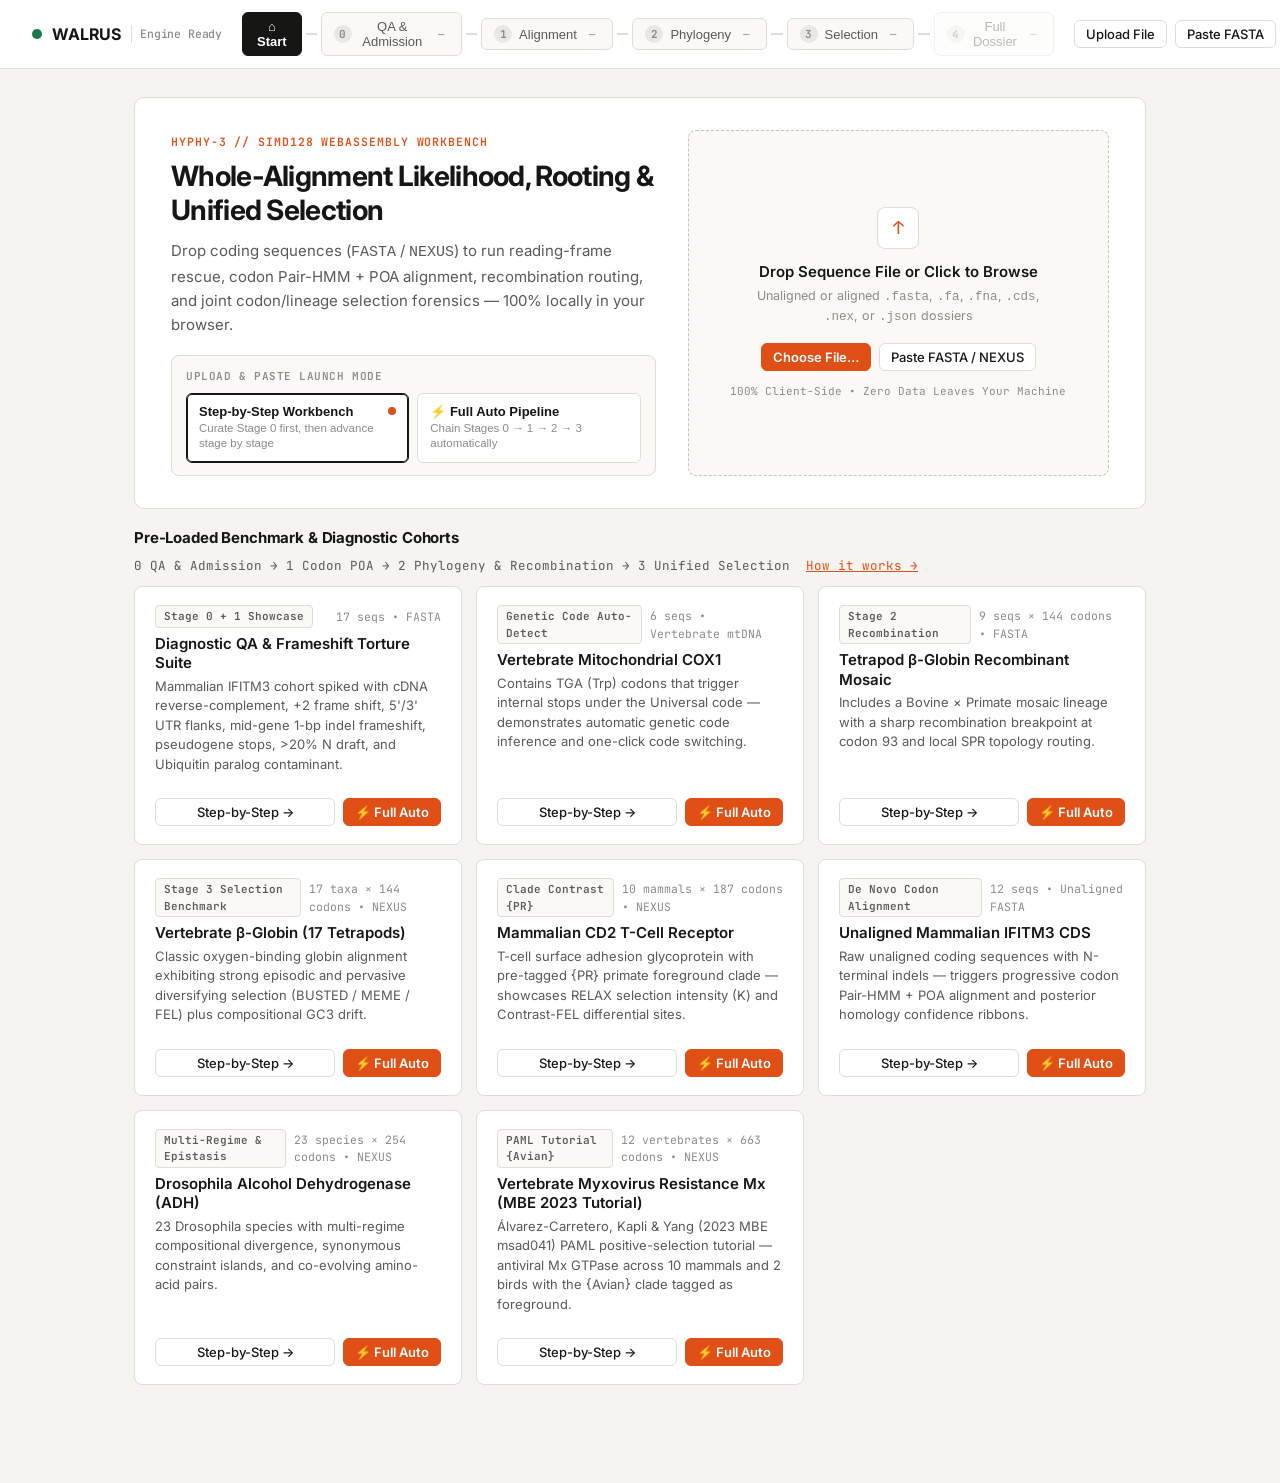
==== web/index.html @ 40b99d4e "Flush all previous stage state and DOM views when starting a new analysis" ====
<!DOCTYPE html>
<html lang="en">
<head>
  <meta charset="UTF-8" />
  <meta name="viewport" content="width=device-width, initial-scale=1.0" />
  <title>WALRUS // Stage-Flow Codon Workbench</title>
  <link rel="preconnect" href="https://fonts.googleapis.com">
  <link rel="preconnect" href="https://fonts.gstatic.com" crossorigin>
  <link href="https://fonts.googleapis.com/css2?family=Inter:wght@400;500;600;700&family=JetBrains+Mono:wght@400;500;600&display=swap" rel="stylesheet">
  <style>
    :root {
      --bg-page: #F5F4F0;
      --bg-card: #FFFFFF;
      --bg-subtle: #FAF9F6;
      --bg-pill: #EAE8E2;
      --ink: #161615;
      --ink-secondary: #5A5955;
      --ink-muted: #8C8B85;
      --border: #DFDDD6;
      --border-strong: #161615;

      --orange: #E04F16;
      --green: #18794E;
      --green-bg: #E9F6EF;
      --amber: #B46200;
      --amber-bg: #FEF4E6;
      --red: #C62828;
      --red-bg: #FDECEC;
      --blue: #1D5BD6;
      --blue-bg: #ECF2FE;

      --font-sans: 'Inter', -apple-system, BlinkMacSystemFont, sans-serif;
      --font-mono: 'JetBrains Mono', 'SF Mono', Menlo, monospace;
    }

    * {
      box-sizing: border-box;
      margin: 0;
      padding: 0;
    }

    html, body {
      background: var(--bg-page);
      color: var(--ink);
      font-family: var(--font-sans);
      font-size: 15px;
      line-height: 1.5;
      -webkit-font-smoothing: antialiased;
      min-height: 100vh;
    }

    /* Top Bar */
    .topbar {
      background: var(--bg-card);
      border-bottom: 1px solid var(--border);
      padding: 12px 32px;
      display: flex;
      align-items: center;
      justify-content: space-between;
      gap: 20px;
      position: sticky;
      top: 0;
      z-index: 50;
    }

    .topbar-progress {
      position: absolute;
      left: 0;
      right: 0;
      bottom: -1px;
      height: 3px;
      overflow: hidden;
      background: transparent;
      pointer-events: none;
    }
    .topbar-progress.running {
      background: rgba(224, 79, 22, 0.16);
    }
    .topbar-progress.running::after {
      content: "";
      position: absolute;
      top: 0;
      bottom: 0;
      width: 38%;
      background: var(--orange);
      border-radius: 2px;
      animation: walrusProgressSlide 1.15s cubic-bezier(0.4, 0, 0.2, 1) infinite;
    }
    @keyframes walrusProgressSlide {
      0% { left: -38%; }
      100% { left: 100%; }
    }
    @keyframes walrusSpin {
      0% { transform: rotate(0deg); }
      100% { transform: rotate(360deg); }
    }

    .brand {
      display: flex;
      align-items: center;
      gap: 10px;
      font-weight: 700;
      font-size: 16px;
      letter-spacing: -0.01em;
    }

    .brand-status {
      font-family: var(--font-mono);
      font-size: 11.5px;
      font-weight: 500;
      color: var(--ink-muted);
      padding-left: 8px;
      border-left: 1px solid var(--border);
      white-space: nowrap;
    }
    .brand-status.busy {
      color: var(--orange);
      font-weight: 600;
    }

    .status-dot {
      width: 10px;
      height: 10px;
      border-radius: 50%;
      background: var(--amber);
      transition: background 0.2s;
      flex-shrink: 0;
    }
    .status-dot.ready { background: var(--green); }
    .status-dot.busy {
      background: var(--orange);
      box-shadow: 0 0 0 3px rgba(224, 79, 22, 0.2);
    }

    /* Clean Stage Stepper with Explicit Done / Running / Pending States */
    .stage-steps {
      display: flex;
      align-items: center;
      gap: 4px;
    }

    .step-connector {
      width: 14px;
      height: 1.5px;
      background: var(--border);
      transition: background 0.2s;
    }
    .step-connector.done {
      background: var(--green);
    }

    .stage-step {
      padding: 6px 12px;
      border-radius: 6px;
      font-size: 13px;
      font-weight: 500;
      color: var(--ink-secondary);
      background: var(--bg-subtle);
      border: 1px solid var(--border);
      cursor: pointer;
      display: inline-flex;
      align-items: center;
      gap: 7px;
      transition: all 0.14s;
      position: relative;
    }
    .stage-step:hover:not(:disabled):not(.active) {
      border-color: var(--ink-muted);
      color: var(--ink);
    }
    .stage-step.done:not(.active) {
      background: var(--bg-card);
      border-color: rgba(24, 121, 78, 0.35);
      color: var(--ink);
    }
    .stage-step.running {
      border-color: var(--orange) !important;
      background: #FFF6F2 !important;
      color: var(--ink) !important;
      font-weight: 600;
    }
    .stage-step.active {
      background: var(--ink);
      border-color: var(--ink);
      color: #FFFFFF;
      font-weight: 600;
    }
    .stage-step:disabled {
      opacity: 0.42;
      cursor: default;
    }

    .step-num {
      width: 18px;
      height: 18px;
      border-radius: 50%;
      font-family: var(--font-mono);
      font-size: 11px;
      font-weight: 700;
      display: inline-flex;
      align-items: center;
      justify-content: center;
      background: rgba(20, 20, 19, 0.08);
      color: var(--ink-muted);
      flex-shrink: 0;
    }
    .stage-step.active .step-num {
      background: var(--orange);
      color: #FFFFFF;
    }
    .stage-step.done:not(.active) .step-num {
      background: var(--green-bg);
      color: var(--green);
    }
    .stage-step.running .step-num {
      background: transparent;
      border: 2px solid rgba(224, 79, 22, 0.25);
      border-top-color: var(--orange);
      color: transparent;
      animation: walrusSpin 0.75s linear infinite;
    }

    .step-state {
      font-family: var(--font-mono);
      font-size: 10.5px;
      font-weight: 600;
      padding: 1px 5px;
      border-radius: 4px;
      letter-spacing: 0.01em;
    }
    .stage-step.pending .step-state {
      color: var(--ink-muted);
      opacity: 0.75;
    }
    .stage-step.done .step-state {
      color: var(--green);
      background: var(--green-bg);
    }
    .stage-step.active.done .step-state {
      color: #6EE7B7;
      background: rgba(16, 185, 129, 0.2);
    }
    .stage-step.running .step-state {
      color: var(--orange);
      background: rgba(224, 79, 22, 0.12);
    }

    /* Buttons & Inputs */
    .btn {
      font-family: var(--font-sans);
      font-size: 14px;
      font-weight: 500;
      padding: 8px 15px;
      border-radius: 6px;
      border: 1px solid var(--border);
      background: var(--bg-card);
      color: var(--ink);
      cursor: pointer;
      display: inline-flex;
      align-items: center;
      gap: 7px;
      transition: all 0.12s ease;
      white-space: nowrap;
    }
    .btn:hover:not(:disabled) {
      border-color: var(--ink);
      background: var(--bg-subtle);
    }
    .btn:disabled {
      opacity: 0.45;
      cursor: not-allowed;
    }
    .btn-primary {
      background: var(--orange);
      border-color: var(--orange);
      color: #FFFFFF;
      font-weight: 600;
    }
    .btn-primary:hover:not(:disabled) {
      background: #C8430F;
      border-color: #C8430F;
    }
    .btn-sm {
      font-size: 13px;
      padding: 5px 11px;
    }

    select.clean-select, input.clean-input {
      font-family: var(--font-sans);
      font-size: 14px;
      color: var(--ink);
      background: var(--bg-card);
      border: 1px solid var(--border);
      border-radius: 6px;
      padding: 8px 12px;
      outline: none;
    }
    select.clean-select:focus, input.clean-input:focus {
      border-color: var(--ink);
    }

    /* Main Content Container */
    .container {
      max-width: 1060px;
      margin: 0 auto;
      padding: 28px 24px 100px 24px;
      display: flex;
      flex-direction: column;
      gap: 20px;
    }

    /* Source Bar */
    .source-bar {
      display: flex;
      align-items: center;
      justify-content: space-between;
      gap: 12px;
      flex-wrap: wrap;
    }

    .source-left {
      display: flex;
      align-items: center;
      gap: 10px;
      flex: 1;
      min-width: 280px;
    }

    /* Collapsible Settings Drawer */
    .settings-drawer {
      display: none;
      background: var(--bg-card);
      border: 1px solid var(--border);
      border-radius: 8px;
      padding: 20px 24px;
      grid-template-columns: repeat(3, 1fr);
      gap: 24px;
    }
    .settings-drawer.open {
      display: grid;
    }
    @media (max-width: 820px) {
      .settings-drawer.open {
        grid-template-columns: 1fr;
      }
    }

    .setting-group {
      display: flex;
      flex-direction: column;
      gap: 8px;
    }
    .setting-label {
      font-size: 13px;
      font-weight: 600;
      color: var(--ink-secondary);
      display: flex;
      justify-content: space-between;
    }

    /* Alert Banner */
    .alert-banner {
      display: none;
      align-items: center;
      justify-content: space-between;
      gap: 16px;
      padding: 14px 20px;
      border-radius: 8px;
      background: var(--amber-bg);
      border: 1px solid rgba(180, 98, 0, 0.35);
      font-size: 14.5px;
    }
    .alert-banner.visible {
      display: flex;
    }

    /* Streamlined Topline Hero Summary Card */
    .hero-card {
      background: var(--bg-card);
      border: 1px solid var(--border);
      border-radius: 10px;
      padding: 18px 22px;
      display: flex;
      flex-direction: column;
      gap: 14px;
    }

    .hero-topline {
      display: flex;
      align-items: center;
      justify-content: space-between;
      gap: 16px;
      flex-wrap: wrap;
      padding-bottom: 12px;
      border-bottom: 1px solid var(--border-subtle);
    }

    .hero-verdict-wrap {
      display: flex;
      align-items: center;
      gap: 10px;
      flex-wrap: wrap;
      flex: 1;
      min-width: 260px;
    }

    .hero-verdict-title {
      font-size: 15px;
      font-weight: 600;
      color: var(--ink);
      letter-spacing: -0.01em;
      line-height: 1.35;
    }

    .hero-metrics {
      display: grid;
      grid-template-columns: repeat(4, minmax(150px, 1fr));
      gap: 12px;
      align-items: stretch;
    }
    @media (max-width: 860px) {
      .hero-metrics {
        grid-template-columns: repeat(2, 1fr);
      }
    }

    .metric-block {
      display: flex;
      flex-direction: column;
      justify-content: space-between;
      gap: 3px;
      cursor: pointer;
      padding: 8px 12px;
      border-radius: 7px;
      background: var(--bg-subtle);
      border: 1px solid transparent;
      transition: border-color 0.12s, background 0.12s;
    }
    .metric-block:hover {
      border-color: var(--border);
      background: #EFECE6;
    }

    .metric-caption {
      font-family: var(--font-mono);
      font-size: 11px;
      font-weight: 600;
      text-transform: uppercase;
      letter-spacing: 0.04em;
      color: var(--ink-muted);
    }

    .metric-num {
      font-family: var(--font-mono);
      font-size: 24px;
      font-weight: 700;
      line-height: 1.15;
      letter-spacing: -0.025em;
      color: var(--ink);
    }

    .metric-sub {
      font-family: var(--font-mono);
      font-size: 11.5px;
      color: var(--ink-secondary);
      line-height: 1.3;
      white-space: nowrap;
      overflow: hidden;
      text-overflow: ellipsis;
    }

    .hero-chips {
      display: inline-flex;
      flex-wrap: wrap;
      gap: 6px;
      align-items: center;
    }
    .hero-chip {
      display: inline-flex;
      align-items: center;
      gap: 5px;
      font-family: var(--font-mono);
      font-size: 11.5px;
      font-weight: 500;
      color: var(--ink-secondary);
      background: var(--bg-subtle);
      border: 1px solid var(--border);
      padding: 2px 8px;
      border-radius: 5px;
    }
    .hero-chip.warn {
      background: var(--amber-bg);
      color: var(--amber);
      border-color: rgba(180, 98, 0, 0.28);
    }
    .hero-chip.ok {
      background: var(--green-bg);
      color: var(--green);
      border-color: rgba(24, 121, 78, 0.25);
    }

    .drawer-stat-grid {
      display: grid;
      grid-template-columns: repeat(auto-fit, minmax(130px, 1fr));
      gap: 8px;
      margin-top: 4px;
    }
    .drawer-stat-cell {
      background: var(--bg-card);
      border: 1px solid var(--border);
      border-radius: 6px;
      padding: 8px 10px;
      display: flex;
      flex-direction: column;
      gap: 2px;
    }
    .drawer-stat-lbl {
      font-family: var(--font-mono);
      font-size: 10.5px;
      font-weight: 600;
      text-transform: uppercase;
      letter-spacing: 0.04em;
      color: var(--ink-muted);
    }
    .drawer-stat-val {
      font-family: var(--font-mono);
      font-size: 15px;
      font-weight: 700;
      color: var(--ink);
    }
    .drawer-stat-sub {
      font-family: var(--font-mono);
      font-size: 11px;
      color: var(--ink-secondary);
    }

    .row-chevron {
      font-family: var(--font-mono);
      font-size: 13px;
      color: var(--ink-muted);
      padding: 4px 8px;
      border-radius: 5px;
      transition: color 0.12s, background 0.12s;
    }
    .seq-row:hover .row-chevron {
      color: var(--ink);
      background: var(--border-subtle);
    }

    /* Main List / Map Card */
    .main-card {
      background: var(--bg-card);
      border: 1px solid var(--border);
      border-radius: 10px;
      overflow: hidden;
    }

    .card-toolbar {
      padding: 14px 20px;
      border-bottom: 1px solid var(--border);
      display: flex;
      align-items: center;
      justify-content: space-between;
      gap: 12px;
      flex-wrap: wrap;
      background: var(--bg-subtle);
    }

    .view-pills {
      display: flex;
      align-items: center;
      gap: 6px;
      flex-wrap: wrap;
    }

    .pill {
      font-size: 13.5px;
      font-weight: 500;
      padding: 6px 13px;
      border-radius: 6px;
      border: 1px solid transparent;
      background: transparent;
      color: var(--ink-secondary);
      cursor: pointer;
    }
    .pill:hover {
      color: var(--ink);
      background: rgba(0, 0, 0, 0.04);
    }
    .pill.active {
      background: var(--bg-card);
      border-color: var(--border);
      color: var(--ink);
      font-weight: 600;
      box-shadow: 0 1px 2px rgba(0,0,0,0.04);
    }

    /* Clean Sequence / Event List */
    .seq-list {
      display: flex;
      flex-direction: column;
    }

    .seq-row {
      display: grid;
      grid-template-columns: 44px minmax(200px, 1.2fr) 160px 1.8fr auto;
      align-items: center;
      gap: 16px;
      padding: 14px 20px;
      border-bottom: 1px solid var(--border);
      cursor: pointer;
      transition: background 0.1s;
    }
    .seq-row.no-checkbox {
      grid-template-columns: minmax(220px, 1.2fr) 170px 1.8fr auto;
    }
    .seq-row:last-child {
      border-bottom: none;
    }
    .seq-row:hover {
      background: var(--bg-subtle);
    }
    @media (max-width: 820px) {
      .seq-row, .seq-row.no-checkbox {
        grid-template-columns: 1fr auto;
      }
      .seq-reason-col {
        display: none;
      }
    }

    .seq-name {
      font-family: var(--font-mono);
      font-size: 14px;
      font-weight: 600;
      color: var(--ink);
      overflow: hidden;
      text-overflow: ellipsis;
      white-space: nowrap;
    }

    .seq-meta {
      font-size: 13px;
      color: var(--ink-muted);
      font-family: var(--font-mono);
      margin-top: 2px;
    }

    .seq-reason-col {
      font-size: 14px;
      color: var(--ink-secondary);
    }

    /* Status Pill Badges */
    .badge {
      display: inline-flex;
      align-items: center;
      gap: 6px;
      font-size: 12.5px;
      font-weight: 600;
      padding: 4px 10px;
      border-radius: 999px;
      width: fit-content;
    }
    .badge.admitted { background: var(--green-bg); color: var(--green); }
    .badge.rescued  { background: var(--amber-bg); color: var(--amber); }
    .badge.quarantined { background: var(--red-bg); color: var(--red); }
    .badge.override { background: var(--blue-bg); color: var(--blue); }

    /* Empty / All-Clear State */
    .empty-state {
      padding: 40px 24px;
      text-align: center;
      color: var(--ink-secondary);
      display: flex;
      flex-direction: column;
      align-items: center;
      gap: 10px;
    }

    /* Slide-Over Inspector Drawer (Hidden Until Clicked!) */
    .drawer-backdrop {
      display: none;
      position: fixed;
      inset: 0;
      background: rgba(22, 22, 21, 0.35);
      z-index: 200;
      justify-content: flex-end;
    }
    .drawer-backdrop.open {
      display: flex;
    }

    .drawer-panel {
      background: var(--bg-card);
      width: min(780px, 94vw);
      height: 100vh;
      overflow-y: auto;
      box-shadow: -8px 0 32px rgba(0, 0, 0, 0.12);
      display: flex;
      flex-direction: column;
    }

    .drawer-header {
      padding: 20px 28px;
      border-bottom: 1px solid var(--border);
      display: flex;
      align-items: flex-start;
      justify-content: space-between;
      gap: 16px;
      position: sticky;
      top: 0;
      background: var(--bg-card);
      z-index: 10;
    }

    .drawer-body {
      padding: 24px 28px 48px 28px;
      display: flex;
      flex-direction: column;
      gap: 24px;
    }

    .verdict-card {
      padding: 18px 20px;
      border-radius: 8px;
      border: 1px solid var(--border);
      background: var(--bg-subtle);
      display: flex;
      flex-direction: column;
      gap: 8px;
    }

    .verdict-title {
      font-size: 16px;
      font-weight: 700;
      color: var(--ink);
    }

    .verdict-desc {
      font-size: 14.5px;
      color: var(--ink-secondary);
      line-height: 1.55;
    }

    .verdict-hint {
      font-size: 13.5px;
      color: var(--ink);
      font-weight: 500;
      padding-top: 8px;
      border-top: 1px solid var(--border);
    }

    .section-heading {
      font-size: 13px;
      font-weight: 600;
      text-transform: uppercase;
      letter-spacing: 0.04em;
      color: var(--ink-muted);
      margin-bottom: 8px;
    }

    details.clean-details {
      border: 1px solid var(--border);
      border-radius: 8px;
      background: var(--bg-card);
      overflow: hidden;
    }
    details.clean-details summary {
      padding: 13px 18px;
      font-size: 14px;
      font-weight: 600;
      cursor: pointer;
      background: var(--bg-subtle);
      user-select: none;
    }
    .details-content {
      padding: 16px 18px;
      border-top: 1px solid var(--border);
    }

    .aln-pre {
      font-family: var(--font-mono);
      font-size: 13px;
      line-height: 1.6;
      background: var(--bg-subtle);
      border: 1px solid var(--border);
      border-radius: 6px;
      padding: 14px;
      overflow-x: auto;
      white-space: pre;
    }
    .aa-stop { background: var(--red); color: #FFF; font-weight: 700; padding: 0 2px; border-radius: 2px; }
    .aa-match { color: var(--green); font-weight: 600; }
    .aa-mismatch { color: var(--amber); font-weight: 600; }
    .aa-gap { color: var(--red); background: var(--red-bg); }
    .aa-dot { color: var(--ink-muted); }

    /* Bottom Action Bar */
    .bottom-bar {
      position: fixed;
      bottom: 0;
      left: 0;
      right: 0;
      background: var(--bg-card);
      border-top: 1px solid var(--border);
      padding: 12px 32px;
      display: flex;
      align-items: center;
      justify-content: space-between;
      gap: 16px;
      z-index: 40;
    }

    /* Paste Modal */
    .modal-backdrop {
      display: none;
      position: fixed;
      inset: 0;
      background: rgba(22, 22, 21, 0.4);
      z-index: 250;
      align-items: center;
      justify-content: center;
      padding: 24px;
    }
    .modal-backdrop.open { display: flex; }
    .modal-card {
      background: var(--bg-card);
      border-radius: 10px;
      border: 1px solid var(--border);
      max-width: 640px;
      width: 100%;
      padding: 24px;
      display: flex;
      flex-direction: column;
      gap: 14px;
      box-shadow: 0 16px 40px rgba(0,0,0,0.14);
    }
    textarea.fasta-box {
      width: 100%;
      height: 220px;
      font-family: var(--font-mono);
      font-size: 13px;
      padding: 12px;
      border: 1px solid var(--border);
      border-radius: 6px;
      background: var(--bg-subtle);
    }

    .stage-view { display: none; flex-direction: column; gap: 18px; }
    .stage-view.active { display: flex; }
    iframe.report-iframe {
      width: 100%;
      height: calc(100vh - 170px);
      border: 1px solid var(--border);
      border-radius: 8px;
      background: #FFFFFF;
    }

    /* =================================================================== */
    /* LANDING PAGE (Dieter Rams / Braun Functional Minimalism)            */
    /* =================================================================== */
    .landing-hero {
      background: var(--bg-card);
      border: 1px solid var(--border);
      border-radius: 10px;
      padding: 32px 36px;
      display: grid;
      grid-template-columns: 1.15fr 1fr;
      gap: 32px;
      align-items: stretch;
    }
    @media (max-width: 860px) {
      .landing-hero { grid-template-columns: 1fr; padding: 24px; }
    }

    .landing-eyebrow {
      font-family: var(--font-mono);
      font-size: 11.5px;
      font-weight: 600;
      letter-spacing: 0.08em;
      text-transform: uppercase;
      color: var(--orange);
      margin-bottom: 10px;
      display: inline-flex;
      align-items: center;
      gap: 8px;
    }

    .landing-title {
      font-size: 28px;
      font-weight: 700;
      letter-spacing: -0.025em;
      line-height: 1.2;
      color: var(--ink);
      margin-bottom: 12px;
    }

    .landing-lead {
      font-size: 15px;
      line-height: 1.6;
      color: var(--ink-secondary);
      margin-bottom: 22px;
    }

    .mode-switch-bar {
      background: var(--bg-subtle);
      border: 1px solid var(--border);
      border-radius: 8px;
      padding: 12px 14px;
      display: flex;
      flex-direction: column;
      gap: 8px;
    }

    .mode-switch-label {
      font-family: var(--font-mono);
      font-size: 11px;
      font-weight: 600;
      text-transform: uppercase;
      letter-spacing: 0.05em;
      color: var(--ink-muted);
    }

    .mode-switch-options {
      display: grid;
      grid-template-columns: 1fr 1fr;
      gap: 8px;
    }

    .mode-opt-btn {
      text-align: left;
      padding: 10px 12px;
      border-radius: 6px;
      border: 1px solid var(--border);
      background: var(--bg-card);
      cursor: pointer;
      transition: all 0.14s;
    }
    .mode-opt-btn:hover {
      border-color: var(--ink-muted);
    }
    .mode-opt-btn.active {
      border-color: var(--ink);
      box-shadow: inset 0 0 0 1px var(--ink);
      background: #FFFFFF;
    }
    .mode-opt-title {
      font-size: 13px;
      font-weight: 600;
      color: var(--ink);
      display: flex;
      align-items: center;
      justify-content: space-between;
      margin-bottom: 2px;
    }
    .mode-opt-btn.active .mode-opt-dot {
      width: 8px;
      height: 8px;
      border-radius: 50%;
      background: var(--orange);
    }
    .mode-opt-sub {
      font-size: 11.5px;
      color: var(--ink-muted);
      line-height: 1.35;
    }

    .dropzone-box {
      border: 1.5px dashed #C7C4B8;
      border-radius: 8px;
      background: var(--bg-subtle);
      padding: 26px 24px;
      display: flex;
      flex-direction: column;
      align-items: center;
      justify-content: center;
      text-align: center;
      gap: 12px;
      transition: all 0.15s;
      cursor: pointer;
    }
    .dropzone-box:hover, .dropzone-box.dragover {
      border-color: var(--orange);
      background: #FFF8F5;
    }
    .dropzone-icon {
      width: 42px;
      height: 42px;
      border-radius: 8px;
      background: var(--bg-card);
      border: 1px solid var(--border);
      display: flex;
      align-items: center;
      justify-content: center;
      font-family: var(--font-mono);
      font-size: 18px;
      font-weight: 700;
      color: var(--orange);
    }

    .examples-grid {
      display: grid;
      grid-template-columns: repeat(auto-fill, minmax(320px, 1fr));
      gap: 14px;
    }

    .example-card {
      background: var(--bg-card);
      border: 1px solid var(--border);
      border-radius: 8px;
      padding: 18px 20px;
      display: flex;
      flex-direction: column;
      justify-content: space-between;
      gap: 14px;
      transition: border-color 0.14s, transform 0.14s;
    }
    .example-card:hover {
      border-color: var(--ink-muted);
    }

    .example-tag-row {
      display: flex;
      align-items: center;
      justify-content: space-between;
      gap: 8px;
    }

    .example-stage-pill {
      font-family: var(--font-mono);
      font-size: 11px;
      font-weight: 600;
      padding: 2px 8px;
      border-radius: 4px;
      background: var(--bg-subtle);
      color: var(--ink-secondary);
      border: 1px solid var(--border);
    }

    .example-title {
      font-size: 15px;
      font-weight: 600;
      color: var(--ink);
      margin: 6px 0 4px 0;
      line-height: 1.3;
    }

    .example-desc {
      font-size: 13px;
      color: var(--ink-secondary);
      line-height: 1.5;
    }

    .example-actions {
      display: flex;
      align-items: center;
      gap: 8px;
      padding-top: 10px;
      border-top: 1px solid var(--border-subtle);
    }

    .arch-strip {
      display: grid;
      grid-template-columns: repeat(4, 1fr);
      gap: 12px;
    }
    @media (max-width: 860px) {
      .arch-strip { grid-template-columns: repeat(2, 1fr); }
    }
    .arch-step-card {
      background: var(--bg-card);
      border: 1px solid var(--border);
      border-radius: 8px;
      padding: 14px 16px;
    }
    .arch-step-num {
      font-family: var(--font-mono);
      font-size: 11px;
      font-weight: 700;
      color: var(--orange);
      margin-bottom: 4px;
    }
    .arch-step-title {
      font-size: 13.5px;
      font-weight: 600;
      color: var(--ink);
      margin-bottom: 4px;
    }
    .arch-step-desc {
      font-size: 12px;
      color: var(--ink-muted);
      line-height: 1.45;
    }

    /* Guide & FAQ Reference Cards */
    .help-card {
      background: var(--bg-card);
      border: 1px solid var(--border);
      border-radius: 8px;
      padding: 14px 16px;
      display: flex;
      flex-direction: column;
      gap: 6px;
    }
    .help-card-header {
      display: flex;
      justify-content: space-between;
      align-items: center;
      gap: 8px;
      flex-wrap: wrap;
    }
    .help-card-title {
      font-size: 14px;
      font-weight: 700;
      color: var(--ink);
    }
    .help-card-tag {
      font-family: var(--font-mono);
      font-size: 11px;
      font-weight: 600;
      padding: 2px 7px;
      border-radius: 4px;
      background: var(--bg-subtle);
      color: var(--ink-secondary);
      border: 1px solid var(--border);
    }
    .help-card-body {
      font-size: 13px;
      color: var(--ink-secondary);
      line-height: 1.5;
    }
    .help-formula {
      font-family: var(--font-mono);
      font-size: 12px;
      background: var(--bg-subtle);
      border: 1px solid var(--border);
      border-radius: 5px;
      padding: 6px 10px;
      color: var(--ink);
      margin-top: 2px;
    }
    .help-grid-2 {
      display: grid;
      grid-template-columns: repeat(auto-fit, minmax(280px, 1fr));
      gap: 10px;
    }
  </style>
</head>
<body>

  <!-- MINIMAL TOP BAR WITH LIVE STAGE PROGRESS STEPPER -->
  <header class="topbar">
    <div class="brand" style="cursor:pointer;" onclick="switchView('landing')" title="Return to WALRUS Launchpad">
      <span id="wasmLed" class="status-dot" title="Engine Status"></span>
      <span>WALRUS</span>
      <span id="wasmStatusText" class="brand-status">Booting WASM…</span>
    </div>

    <nav class="stage-steps" aria-label="Pipeline Stages">
      <button id="tabLanding" class="stage-step active" onclick="switchView('landing')" title="Launchpad &amp; Pre-Loaded Examples">
        <span>⌂ Start</span>
      </button>
      <span class="step-connector"></span>

      <button id="tabStage0" class="stage-step pending" onclick="openOrRunStage0()">
        <span id="stepNum0" class="step-num">0</span>
        <span>QA &amp; Admission</span>
        <span id="stepState0" class="step-state">—</span>
      </button>
      <span id="stepConn01" class="step-connector"></span>

      <button id="tabStage1" class="stage-step pending" onclick="openOrRunStage1()">
        <span id="stepNum1" class="step-num">1</span>
        <span>Alignment</span>
        <span id="stepState1" class="step-state">—</span>
      </button>
      <span id="stepConn12" class="step-connector"></span>

      <button id="tabStage2" class="stage-step pending" onclick="openOrRunStage2()">
        <span id="stepNum2" class="step-num">2</span>
        <span>Phylogeny</span>
        <span id="stepState2" class="step-state">—</span>
      </button>
      <span id="stepConn23" class="step-connector"></span>

      <button id="tabStage3" class="stage-step pending" onclick="openOrRunStage3()">
        <span id="stepNum3" class="step-num">3</span>
        <span>Selection</span>
        <span id="stepState3" class="step-state">—</span>
      </button>
      <span id="stepConn34" class="step-connector"></span>

      <button id="tabFullReport" class="stage-step pending" onclick="switchView('full')" disabled>
        <span id="stepNum4" class="step-num">4</span>
        <span>Full Dossier</span>
        <span id="stepState4" class="step-state">—</span>
      </button>
    </nav>

    <div style="display:flex; gap:8px; align-items:center;">
      <input type="file" id="fileInput" accept=".fa,.fasta,.fna,.cds,.nex,.nexus,.txt,.json" style="display:none" onchange="handleFileUpload(event)" />
      <button class="btn btn-sm" onclick="document.getElementById('fileInput').click()">Upload File</button>
      <button class="btn btn-sm" onclick="openPasteModal()">Paste FASTA</button>
      <button class="btn btn-sm" onclick="openHelpDrawer()" title="How WALRUS Works, Metric Glossary &amp; FAQ">? Guide</button>
    </div>

    <div id="topProgressTrack" class="topbar-progress"></div>
  </header>

  <!-- MAIN CONTAINER -->
  <main class="container">

    <!-- =================================================================== -->
    <!-- LANDING VIEW: LAUNCHPAD & PRE-LOADED EXAMPLES                       -->
    <!-- =================================================================== -->
    <div id="landingView" class="stage-view active">

      <section class="landing-hero">
        <div style="display:flex; flex-direction:column; justify-content:space-between; gap:18px;">
          <div>
            <div class="landing-eyebrow">
              <span>HYPHY-3 // SIMD128 WEBASSEMBLY WORKBENCH</span>
            </div>
            <h1 class="landing-title">
              Whole-Alignment Likelihood, Rooting &amp; Unified Selection
            </h1>
            <p class="landing-lead" style="margin-bottom:0;">
              Drop coding sequences (<code>FASTA</code> / <code>NEXUS</code>) to run reading-frame rescue, codon Pair-HMM + POA alignment, recombination routing, and joint codon/lineage selection forensics — 100% locally in your browser.
            </p>
          </div>

          <div class="mode-switch-bar">
            <div class="mode-switch-label">Upload &amp; Paste Launch Mode</div>
            <div class="mode-switch-options">
              <button id="btnModeInteractive" class="mode-opt-btn active" onclick="setLaunchMode(false)">
                <div class="mode-opt-title">
                  <span>Step-by-Step Workbench</span>
                  <span class="mode-opt-dot"></span>
                </div>
                <div class="mode-opt-sub">Curate Stage 0 first, then advance stage by stage</div>
              </button>
              <button id="btnModeFullAuto" class="mode-opt-btn" onclick="setLaunchMode(true)">
                <div class="mode-opt-title">
                  <span>⚡ Full Auto Pipeline</span>
                  <span class="mode-opt-dot"></span>
                </div>
                <div class="mode-opt-sub">Chain Stages 0 → 1 → 2 → 3 automatically</div>
              </button>
            </div>
          </div>
        </div>

        <div id="landingDropzone" class="dropzone-box"
             onclick="document.getElementById('fileInput').click()"
             ondragover="onLandingDragOver(event)"
             ondragleave="onLandingDragLeave(event)"
             ondrop="onLandingDrop(event)">
          <div class="dropzone-icon">↑</div>
          <div>
            <div style="font-size:15px; font-weight:600; color:var(--ink); margin-bottom:4px;">
              Drop Sequence File or Click to Browse
            </div>
            <div style="font-size:12.5px; color:var(--ink-muted); max-width:300px;">
              Unaligned or aligned <code>.fasta</code>, <code>.fa</code>, <code>.fna</code>, <code>.cds</code>, <code>.nex</code>, or <code>.json</code> dossiers
            </div>
          </div>
          <div style="display:flex; gap:8px; margin-top:4px;" onclick="event.stopPropagation()">
            <button class="btn btn-primary btn-sm" onclick="document.getElementById('fileInput').click()">Choose File…</button>
            <button class="btn btn-sm" onclick="openPasteModal()">Paste FASTA / NEXUS</button>
          </div>
          <div style="font-family:var(--font-mono); font-size:11px; color:var(--ink-muted);">
            100% Client-Side • Zero Data Leaves Your Machine
          </div>
        </div>
      </section>

      <!-- PRE-LOADED EXAMPLES GALLERY -->
      <section>
        <div style="display:flex; justify-content:space-between; align-items:baseline; margin-bottom:10px; flex-wrap:wrap; gap:8px;">
          <h2 style="font-size:15px; font-weight:700; color:var(--ink); letter-spacing:-0.01em;">
            Pre-Loaded Benchmark &amp; Diagnostic Cohorts
          </h2>
          <span style="font-size:12.5px; color:var(--ink-secondary); font-family:var(--font-mono); cursor:pointer;" onclick="openHelpDrawer('pipeline')" title="Open Pipeline Guide &amp; Metric Glossary">
            0 QA &amp; Admission → 1 Codon POA → 2 Phylogeny &amp; Recombination → 3 Unified Selection &nbsp;<u style="color:var(--orange);">How it works →</u>
          </span>
        </div>

        <div id="landingExamplesGrid" class="examples-grid"></div>
      </section>

    </div>

    <!-- =================================================================== -->
    <!-- STAGE 0 VIEW: QA & HOMOLOGY ADMISSION                               -->
    <!-- =================================================================== -->
    <div id="stage0View" class="stage-view">

      <!-- Genetic Code Suggestion Banner -->
      <div id="codeRecommendBanner" class="alert-banner">
        <div>
          <strong style="color:var(--amber);">Suggested Genetic Code:</strong>
          <span id="codeRecommendText" style="margin-left:6px;"></span>
        </div>
        <button id="btnApplyRecommendedCode" class="btn btn-primary btn-sm">Switch Code</button>
      </div>

      <!-- Stage 0 Streamlined Topline Hero Summary -->
      <section class="hero-card">
        <div class="hero-topline">
          <div class="hero-verdict-wrap">
            <select id="sampleSelect" class="clean-select" style="max-width:340px; font-weight:600; padding:5px 10px; font-size:13.5px;" onchange="loadSelectedSample()"></select>
            <span id="heroSummarySentence" class="hero-verdict-title">Evaluating coding sequences…</span>
            <span id="runtimeBadge" style="display:none;"></span>
          </div>

          <button class="btn btn-sm" onclick="toggleSettingsDrawer()">
            ⚙ Thresholds &amp; Code (<span id="activeCodeLabel">Universal</span>)
          </button>
        </div>

        <!-- Collapsible Settings Drawer -->
        <div id="settingsDrawer" class="settings-drawer">
          <div class="setting-group">
            <div class="setting-label"><span>Genetic Code</span></div>
            <select id="geneticCodeSelect" class="clean-select" onchange="runStage0Now()">
              <option value="Universal">Universal (Standard)</option>
              <option value="Vertebrate-mtDNA">Vertebrate-mtDNA</option>
              <option value="Invertebrate-mtDNA">Invertebrate-mtDNA</option>
              <option value="Yeast-mtDNA">Yeast-mtDNA</option>
              <option value="Mold-Protozoan-mtDNA">Mold-Protozoan-mtDNA</option>
              <option value="Ciliate-Nuclear">Ciliate-Nuclear</option>
              <option value="Euplotid-Nuclear">Euplotid-Nuclear</option>
              <option value="Echinoderm-mtDNA">Echinoderm-mtDNA</option>
              <option value="Ascidian-mtDNA">Ascidian-mtDNA</option>
              <option value="Flatworm-mtDNA">Flatworm-mtDNA</option>
              <option value="Blepharisma-Nuclear">Blepharisma-Nuclear</option>
              <option value="Chlorophycean-mtDNA">Chlorophycean-mtDNA</option>
              <option value="Trematode-mtDNA">Trematode-mtDNA</option>
            </select>
          </div>

          <div class="setting-group">
            <div class="setting-label">
              <span>Minimum Length</span>
              <span id="minCodonsVal" style="font-family:var(--font-mono); color:var(--orange);">15 codons</span>
            </div>
            <input type="range" id="minCodonsSlider" min="5" max="100" step="1" value="15" oninput="onThresholdSlide()" style="margin-top:6px;" />
          </div>

          <div class="setting-group">
            <div class="setting-label">
              <span>Minimum Homology Z-Score</span>
              <span id="minZVal" style="font-family:var(--font-mono); color:var(--orange);">Z ≥ 3.5</span>
            </div>
            <input type="range" id="minZSlider" min="0.5" max="10.0" step="0.5" value="3.5" oninput="onThresholdSlide()" style="margin-top:6px;" />
          </div>

          <div id="prealignedOptionRow" class="setting-group" style="grid-column: 1 / -1; padding-top:8px; border-top:1px solid var(--border); flex-direction:row; align-items:center; justify-content:space-between;">
            <span style="font-size:13.5px; color:var(--ink-secondary);">Pre-aligned input handling:</span>
            <div style="display:flex; gap:8px;">
              <button id="btnPreserveAlign" class="btn btn-sm" style="border-color:var(--ink); font-weight:600;" onclick="setStripGapsMode(false)">Preserve Input Alignment</button>
              <button id="btnStripRealign" class="btn btn-sm" onclick="setStripGapsMode(true)">Strip Gaps &amp; Re-Align De Novo</button>
            </div>
          </div>
        </div>

        <div class="hero-metrics">
          <div class="metric-block" onclick="setListFilter('admitted')">
            <span class="metric-caption">Admitted</span>
            <span id="statAdmitted" class="metric-num" style="color:var(--green);">—</span>
            <span id="statAdmittedSub" class="metric-sub">Ready for alignment</span>
          </div>

          <div class="metric-block" onclick="setListFilter('attention')">
            <span class="metric-caption">Auto-Rescued</span>
            <span id="statRescued" class="metric-num" style="color:var(--amber);">—</span>
            <span id="statRescuedSub" class="metric-sub">Frame / UTR adjusted</span>
          </div>

          <div class="metric-block" onclick="setListFilter('quarantined')">
            <span class="metric-caption">Quarantined</span>
            <span id="statQuarantined" class="metric-num" style="color:var(--red);">—</span>
            <span id="statQuarantinedSub" class="metric-sub">Filtered out</span>
          </div>

          <div class="metric-block" onclick="setListFilter('map')">
            <span class="metric-caption">Cohort Profile</span>
            <span id="statCohortProfile" class="metric-num" style="color:var(--ink);">—</span>
            <span id="statCohortProfileSub" class="metric-sub">Median length &amp; identity</span>
          </div>
        </div>
      </section>

      <!-- Stage 0 Sequence List -->
      <section class="main-card">
        <div class="card-toolbar">
          <div class="view-pills" id="filterPills">
            <button class="pill active" data-filter="attention" onclick="setListFilter('attention')">Needs Review (0)</button>
            <button class="pill" data-filter="all" onclick="setListFilter('all')">All Sequences (0)</button>
            <button class="pill" data-filter="admitted" onclick="setListFilter('admitted')">Admitted (0)</button>
            <button class="pill" data-filter="quarantined" onclick="setListFilter('quarantined')">Quarantined (0)</button>
            <button class="pill" data-filter="map" onclick="setListFilter('map')">Homology Map</button>
          </div>

          <input type="text" id="searchInput" class="clean-input" placeholder="Search sequence..." style="padding:6px 11px; font-size:13.5px; width:210px;" oninput="renderMainContent()" />
        </div>

        <div id="sequenceListContainer" class="seq-list"></div>

        <div id="scatterMapContainer" style="display:none; padding:20px 24px;">
          <div style="display:flex; justify-content:space-between; align-items:center; margin-bottom:10px; flex-wrap:wrap; gap:8px;">
            <strong style="font-size:13.5px; color:var(--ink);">Codon Length vs. Homology Z-Score</strong>
            <span style="font-size:12px; font-family:var(--font-mono); color:var(--ink-muted);">● Green = Admitted • ● Amber = Rescued • ● Red = Quarantined</span>
          </div>
          <svg id="stage0ScatterSvg" viewBox="0 0 760 360" style="width:100%; max-width:760px; height:auto; background:var(--bg-subtle); border:1px solid var(--border); border-radius:8px; display:block;"></svg>
        </div>
      </section>

    </div>

    <!-- =================================================================== -->
    <!-- STAGE 1 VIEW: CODON ALIGNMENT & INDEL / FRAMESHIFT QC               -->
    <!-- =================================================================== -->
    <div id="stage1View" class="stage-view">

      <!-- Stage 1 Streamlined Topline Hero Card -->
      <section class="hero-card">
        <div class="hero-topline">
          <div class="hero-verdict-wrap">
            <span id="stage1TitleLabel" style="display:none;"></span>
            <span id="stage1RuntimeBadge" style="display:none;"></span>
            <div id="s1HeroSentence" class="hero-verdict-wrap">
              <span class="hero-verdict-title">Aligning admitted sequences in codon space…</span>
            </div>
          </div>

          <button class="btn btn-sm" onclick="toggleStage1Settings()">
            ⚙ Alignment Options
          </button>
        </div>

        <!-- Stage 1 Collapsible Settings Drawer -->
        <div id="stage1SettingsDrawer" class="settings-drawer" style="grid-template-columns: 1fr 1fr;">
          <div class="setting-group">
            <div class="setting-label"><span>Indel Window Refinement (Inside-Outside EM)</span></div>
            <label style="display:flex; align-items:center; gap:8px; font-size:13.5px; cursor:pointer;">
              <input type="checkbox" id="chkRefineWindows" checked onchange="runStage1Now()" style="width:16px; height:16px;" />
              <span>Polish gappy indel windows under phylogenetic codon model</span>
            </label>
          </div>

          <div class="setting-group">
            <div class="setting-label"><span>Alignment Mode</span></div>
            <label style="display:flex; align-items:center; gap:8px; font-size:13.5px; cursor:pointer;">
              <input type="checkbox" id="chkForceDeNovo" onchange="runStage1Now()" style="width:16px; height:16px;" />
              <span>Force de novo Pair-HMM + POA realignment</span>
            </label>
          </div>
        </div>

        <div class="hero-metrics">
          <div class="metric-block" onclick="setStage1Tab('minimap')">
            <span class="metric-caption">Alignment Span</span>
            <span id="s1StatCodons" class="metric-num" style="color:var(--ink);">—</span>
            <span id="s1StatCodonsSub" class="metric-sub">Codon columns</span>
          </div>

          <div class="metric-block" onclick="setStage1Tab('minimap')">
            <span class="metric-caption">Gap-Free Core</span>
            <span id="s1StatCore" class="metric-num" style="color:var(--green);">—</span>
            <span id="s1StatCoreSub" class="metric-sub">In-frame conservation</span>
          </div>

          <div class="metric-block" onclick="setStage1Tab('minimap')">
            <span class="metric-caption">Homology Confidence</span>
            <span id="s1StatConf" class="metric-num" style="color:var(--green);">—</span>
            <span id="s1StatConfSub" class="metric-sub">Mean P_hom across columns</span>
          </div>

          <div class="metric-block" onclick="setStage1Tab('events')">
            <span class="metric-caption">Indel &amp; Frameshift QC</span>
            <span id="s1StatEvents" class="metric-num" style="color:var(--amber);">—</span>
            <span id="s1StatEventsSub" class="metric-sub">Repairs &amp; indel windows</span>
          </div>
        </div>
      </section>

      <!-- Stage 1 Main Card -->
      <section class="main-card">
        <div class="card-toolbar">
          <div class="view-pills" id="stage1TabPills">
            <button class="pill active" data-tab="events" onclick="setStage1Tab('events')">Indel &amp; Frameshift Events (0)</button>
            <button class="pill" data-tab="minimap" onclick="setStage1Tab('minimap')">Codon Minimap</button>
            <button class="pill" data-tab="taxa" onclick="setStage1Tab('taxa')">Aligned Sequences (0)</button>
          </div>

          <div id="s1SeqModeToggle" style="display:none; gap:6px;">
            <button id="btnModeAA" class="btn btn-sm" style="border-color:var(--ink); font-weight:600;" onclick="setStage1SeqMode('aa')">Amino Acids</button>
            <button id="btnModeCodon" class="btn btn-sm" onclick="setStage1SeqMode('nt')">Codon Triplets</button>
          </div>
        </div>

        <!-- Tab 1: Indel & Frameshift Events List -->
        <div id="s1EventsContainer" class="seq-list"></div>

        <!-- Tab 2: Compact Codon Minimap + Click-to-Zoom Slice -->
        <div id="s1MinimapContainer" style="display:none; padding:20px 24px; flex-direction:column; gap:16px;">
          <div>
            <div style="display:flex; justify-content:space-between; align-items:baseline; margin-bottom:8px; flex-wrap:wrap; gap:8px;">
              <strong style="font-size:13.5px;">Homology Confidence (P_hom) &amp; AA Conservation</strong>
              <span style="font-size:12px; font-family:var(--font-mono); color:var(--ink-muted);">● Green P ≥ 95% • ● Amber/Orange = POA Uncertainty • Click track to pan window</span>
            </div>
            <div id="s1MinimapSvgWrap"></div>
          </div>

          <div id="s1MinimapSliceCard" style="border-top:1px solid var(--border); padding-top:14px;">
            <div style="display:flex; justify-content:space-between; align-items:center; margin-bottom:8px; flex-wrap:wrap; gap:8px;">
              <strong id="s1SliceTitle" style="font-size:13.5px; font-family:var(--font-mono);">Window Slice</strong>
              <span style="font-size:12px; font-family:var(--font-mono); color:var(--ink-muted);">█ ≥95% • ▓ 80–95% • ▒ &lt;80%</span>
            </div>
            <div id="s1SlicePre" class="aln-pre"></div>
          </div>
        </div>

        <!-- Tab 3: Per-Taxon Alignment Summary List -->
        <div id="s1TaxaContainer" class="seq-list" style="display:none;"></div>
      </section>

    </div>

    <!-- =================================================================== -->
    <!-- STAGE 2 VIEW: PHYLOGENY, ROOTING & RECOMBINATION                    -->
    <!-- =================================================================== -->
    <div id="stage2View" class="stage-view">

      <!-- Stage 2 Streamlined Topline Hero Card -->
      <section class="hero-card">
        <div class="hero-topline">
          <div class="hero-verdict-wrap">
            <span id="stage2TitleLabel" style="display:none;"></span>
            <span id="stage2RuntimeBadge" style="display:none;"></span>
            <div id="s2HeroSentence" class="hero-verdict-wrap">
              <span class="hero-verdict-title">Optimizing codon phylogeny and scanning for recombination breakpoints…</span>
            </div>
          </div>

          <button class="btn btn-sm" onclick="toggleStage2Settings()">
            ⚙ Tree &amp; Recombination Options
          </button>
        </div>

        <!-- Stage 2 Collapsible Settings Drawer -->
        <div id="stage2SettingsDrawer" class="settings-drawer" style="grid-template-columns: 1fr 1fr;">
          <div class="setting-group">
            <div class="setting-label"><span>Coupled SPR Topology Search</span></div>
            <label style="display:flex; align-items:center; gap:8px; font-size:13.5px; cursor:pointer;">
              <input type="checkbox" id="chkCoupledSpr" checked onchange="runStage2Now()" style="width:16px; height:16px;" />
              <span>Refine guide tree with Subtree Prune-and-Regraft (SPR) moves</span>
            </label>
          </div>

          <div class="setting-group">
            <div class="setting-label"><span>Localized Recombination &amp; Reticulation Scan</span></div>
            <label style="display:flex; align-items:center; gap:8px; font-size:13.5px; cursor:pointer;">
              <input type="checkbox" id="chkRecombScan" checked onchange="runStage2Now()" style="width:16px; height:16px;" />
              <span>Scan for recombinant codon intervals &amp; route to local SPR trees</span>
            </label>
          </div>
        </div>

        <div class="hero-metrics">
          <div class="metric-block" onclick="setStage2Tab('tree')">
            <span class="metric-caption">Tree Length</span>
            <span id="s2StatTreeLen" class="metric-num" style="color:var(--ink);">—</span>
            <span id="s2StatTreeLenSub" class="metric-sub">subs/codon</span>
          </div>

          <div class="metric-block" onclick="setStage2Tab('branches')">
            <span class="metric-caption">Global ω (MG94)</span>
            <span id="s2StatOmega" class="metric-num" style="color:var(--ink);">—</span>
            <span id="s2StatOmegaSub" class="metric-sub">Tree-wide dN/dS</span>
          </div>

          <div class="metric-block" onclick="setStage2Tab('events')">
            <span id="s2StatRecombCaption" class="metric-caption">Recombination</span>
            <span id="s2StatRecomb" class="metric-num" style="color:var(--green);">—</span>
            <span id="s2StatRecombSub" class="metric-sub">Breakpoint routing</span>
          </div>

          <div class="metric-block" onclick="setStage2Tab('tree')">
            <span class="metric-caption">GC3 Composition</span>
            <span id="s2StatGc3" class="metric-num" style="color:var(--ink);">—</span>
            <span id="s2StatGc3Sub" class="metric-sub">3rd-position GC range</span>
          </div>
        </div>
      </section>

      <!-- Stage 2 Main Card -->
      <section class="main-card">
        <div class="card-toolbar">
          <div class="view-pills" id="stage2TabPills">
            <button class="pill active" data-tab="tree" onclick="setStage2Tab('tree')">Interactive Tree</button>
            <button class="pill" data-tab="events" onclick="setStage2Tab('events')">Recombination &amp; Events (0)</button>
            <button class="pill" data-tab="branches" onclick="setStage2Tab('branches')">All Branches (0)</button>
          </div>

          <!-- Foreground Clade Selection Mode Pill + Color Toggle -->
          <div id="s2TreeToolbarRight" style="display:flex; align-items:center; gap:8px; flex-wrap:wrap;">
            <div style="display:flex; align-items:center; gap:6px; background:var(--bg-card); padding:4px 10px; border-radius:6px; border:1px solid var(--border);">
              <span style="font-size:12px; color:var(--ink-secondary); font-weight:600;">Focal Clade:</span>
              <span id="s2ForegroundModeBadge" class="badge admitted" style="font-size:11.5px; padding:2px 8px;">Auto-Discover</span>
              <button id="btnResetAutoForeground" class="btn btn-sm" style="display:none; padding:2px 7px; font-size:11.5px;" onclick="resetStage2ForegroundToAuto()">Reset</button>
            </div>

            <select id="s2ColorModeSelect" class="clean-select" style="padding:5px 10px; font-size:12.5px;" onchange="renderStage2Tree()">
              <option value="regime">Color: Focal Clade</option>
              <option value="gc3">Color: GC3%</option>
              <option value="rate">Color: Branch ω</option>
            </select>
          </div>
        </div>

        <!-- Tab 1: Interactive SVG Phylogram -->
        <div id="s2TreeContainer" style="padding:20px 24px; display:flex; flex-direction:column; gap:12px;">
          <div style="display:flex; justify-content:space-between; align-items:center; flex-wrap:wrap; gap:8px;">
            <span style="font-size:12.5px; color:var(--ink-secondary);">
              Click any node or branch to inspect statistics or tag a custom <code>{Foreground}</code> clade
            </span>
            <span id="s2TreeLegendText" style="font-size:12px; font-family:var(--font-mono); color:var(--ink-muted);">
              ● Orange = Focal Clade • ● Slate = Background
            </span>
          </div>

          <div id="s2TreeSvgWrap" style="width:100%; overflow-x:auto; background:var(--bg-subtle); border:1px solid var(--border); border-radius:8px; padding:16px;"></div>
        </div>

        <!-- Tab 2: Recombination & Topology Events List -->
        <div id="s2EventsContainer" class="seq-list" style="display:none;"></div>

        <!-- Tab 3: All Branches List -->
        <div id="s2BranchesContainer" class="seq-list" style="display:none;"></div>
      </section>

    </div>

    <!-- =================================================================== -->
    <!-- STAGE 3 VIEW: SELECTION & EVOLUTIONARY FORENSICS                    -->
    <!-- =================================================================== -->
    <div id="stage3View" class="stage-view">

      <!-- STAGE 3 STREAMLINED TOPLINE HERO VERDICT CARD -->
      <section class="hero-card" aria-label="Stage 3 Selection Summary">
        <div class="hero-topline">
          <div class="hero-verdict-wrap">
            <span id="stage3RuntimeBadge" style="display:none;"></span>
            <span id="s3HeroSentence" class="hero-verdict-title">Running unified evolutionary selection forensics…</span>
            <div id="s3HeroChips" class="hero-chips"></div>
          </div>

          <button class="btn btn-sm" onclick="runStage3Now()">↻ Re-run Stage 3</button>
        </div>

        <div class="hero-metrics">
          <div class="metric-block" onclick="setStage3Tab('map')">
            <div class="metric-caption">Gene-Wide (BUSTED)</div>
            <div id="s3StatGeneWide" class="metric-num" style="color:var(--orange);">—</div>
            <div id="s3StatGeneWideSub" class="metric-sub">Episodic diversification test</div>
          </div>

          <div class="metric-block" onclick="setStage3Tab('findings')">
            <div class="metric-caption">Adaptive &amp; PRIME Sites</div>
            <div id="s3StatSelectedSites" class="metric-num" style="color:var(--orange);">0</div>
            <div id="s3StatSelectedSitesSub" class="metric-sub">MEME • FEL • Contrast • PRIME</div>
          </div>

          <div class="metric-block" onclick="setStage3Tab('lineages')">
            <div class="metric-caption">Lineage Regimes</div>
            <div id="s3StatCladeRegime" class="metric-num">—</div>
            <div id="s3StatCladeRegimeSub" class="metric-sub">RELAX • aBSREL</div>
          </div>

          <div class="metric-block" onclick="setStage3Tab('codons')">
            <div class="metric-caption">Conserved &amp; Epistasis</div>
            <div id="s3StatConserved" class="metric-num" style="color:var(--green);">—</div>
            <div id="s3StatConservedSub" class="metric-sub">Purifying core &amp; co-evolution</div>
          </div>
        </div>
      </section>

      <!-- STAGE 3 INTERACTIVE SELECTION & FORENSICS EXPLORER -->
      <section class="main-card">
        <div class="card-toolbar">
          <div class="view-pills" id="stage3TabPills" role="tablist">
            <button class="pill active" data-s3tab="map" onclick="setStage3Tab('map')">
              Selection Map
            </button>
            <button class="pill" data-s3tab="findings" onclick="setStage3Tab('findings')">
              Key Findings <span id="s3CountFindings" class="pill-count">0</span>
            </button>
            <button class="pill" data-s3tab="lineages" onclick="setStage3Tab('lineages')">
              Lineage Regimes <span id="s3CountLineages" class="pill-count">0</span>
            </button>
            <button class="pill" data-s3tab="codons" onclick="setStage3Tab('codons')">
              All Codons <span id="s3CountCodons" class="pill-count">0</span>
            </button>
          </div>

          <span id="s3ListHint" style="font-size:12px; font-family:var(--font-mono); color:var(--ink-muted);">
            ● Orange = Positive • ● Blue = Contrast • ● Purple = PRIME • ● Green = Purifying
          </span>
        </div>

        <!-- Tab 1: Interactive Codon Selection Manhattan & Architecture Map -->
        <div id="s3MapPanel" style="padding: 18px 24px;">
          <div id="s3ManhattanSvgWrap" style="width:100%; overflow-x:auto; background:var(--bg-subtle); border:1px solid var(--border); border-radius:8px; padding:16px;"></div>
        </div>

        <!-- Tab 2: Key Findings (Exceptions-First List of Sites, Branches, Epistatic Pairs) -->
        <div id="s3FindingsContainer" class="seq-list" style="display:none;"></div>

        <!-- Tab 3: Lineage Regimes (Interactive Regime Phylogram + Branch Table) -->
        <div id="s3LineagesPanel" style="display:none;">
          <div style="padding: 16px 24px; border-bottom: 1px solid var(--border); background: var(--bg-subtle);">
            <div style="display:flex; justify-content:space-between; align-items:center; margin-bottom:10px; flex-wrap:wrap; gap:8px;">
              <strong style="font-size:13px; color:var(--ink);">Lineage Selection Regime Phylogram</strong>
              <span style="font-size:12px; font-family:var(--font-mono); color:var(--ink-muted);">
                ● Orange = Episodic Burst (aBSREL) • ● Blue = Foreground • ● Red = LoF Erosion
              </span>
            </div>
            <div id="s3LineageTreeWrap" style="width:100%; overflow-x:auto; background:var(--bg-card); border:1px solid var(--border); border-radius:8px; padding:14px;"></div>
          </div>
          <div id="s3LineagesContainer" class="seq-list"></div>
        </div>

        <!-- Tab 4: All Codons (Searchable & Filterable Atlas) -->
        <div id="s3CodonsPanel" style="display:none;">
          <div style="padding: 12px 24px; border-bottom: 1px solid var(--border); background: var(--bg-subtle); display:flex; justify-content:space-between; align-items:center; gap:12px; flex-wrap:wrap;">
            <div style="display:flex; gap:6px; flex-wrap:wrap;">
              <button class="btn btn-sm s3-codon-filter" data-cfilter="all" style="border-color:var(--ink); font-weight:600;" onclick="setStage3CodonFilter('all')">All Codons</button>
              <button class="btn btn-sm s3-codon-filter" data-cfilter="positive" onclick="setStage3CodonFilter('positive')">Positive / Episodic</button>
              <button class="btn btn-sm s3-codon-filter" data-cfilter="contrast" onclick="setStage3CodonFilter('contrast')">Clade Contrast</button>
              <button class="btn btn-sm s3-codon-filter" data-cfilter="prime" onclick="setStage3CodonFilter('prime')">PRIME Property</button>
              <button class="btn btn-sm s3-codon-filter" data-cfilter="purifying" onclick="setStage3CodonFilter('purifying')">Purifying</button>
            </div>
            <input type="text" id="s3CodonSearchInput" class="clean-input" style="max-width:240px; padding:6px 10px; font-size:13px;" placeholder="Filter by codon # or AA..." oninput="renderStage3Codons()" />
          </div>
          <div id="s3CodonsContainer" class="seq-list"></div>
        </div>
      </section>

    </div>

    <!-- =================================================================== -->
    <!-- FULL PIPELINE REPORT VIEW                                           -->
    <!-- =================================================================== -->
    <div id="fullPipelineView" class="stage-view">
      <div style="display:flex; justify-content:space-between; align-items:center;">
        <button class="btn btn-sm" onclick="switchView(stage3Data ? 'stage3' : (stage2Data ? 'stage2' : (stage1Data ? 'stage1' : 'stage0')))">← Back to Workbench</button>
        <div style="display:flex; gap:8px;">
          <button class="btn btn-sm" onclick="exportFullPipelineJson()">Export JSON</button>
          <button class="btn btn-primary btn-sm" onclick="exportFullPipelineHtml()">Export Standalone HTML</button>
        </div>
      </div>
      <iframe id="reportIframe" class="report-iframe" sandbox="allow-scripts allow-same-origin allow-downloads"></iframe>
    </div>

  </main>

  <!-- SLIDE-OVER STAGE 0 SEQUENCE DIAGNOSTER DRAWER -->
  <div id="inspectorBackdrop" class="drawer-backdrop" onclick="closeInspectorDrawer(event)">
    <aside class="drawer-panel" onclick="event.stopPropagation()">
      <div class="drawer-header">
        <div style="min-width:0; flex:1;">
          <div style="display:flex; align-items:center; gap:10px; margin-bottom:4px; flex-wrap:wrap;">
            <span id="drawerBadge" class="badge quarantined">Quarantined</span>
            <span id="drawerFrameNote" style="font-family:var(--font-mono); font-size:12.5px; color:var(--ink-muted);"></span>
          </div>
          <h2 id="drawerSeqName" style="font-family:var(--font-mono); font-size:17px; font-weight:700; overflow-wrap:break-word; word-break:normal; line-height:1.3;">Sequence</h2>
        </div>

        <div style="display:flex; align-items:center; gap:8px; flex-shrink:0;">
          <button id="drawerOverrideBtn" class="btn btn-primary btn-sm" onclick="toggleSelectedSequenceOverride()">
            Force Admit
          </button>
          <button class="btn btn-sm" onclick="closeInspectorDrawer()">Close ✕</button>
        </div>
      </div>

      <div class="drawer-body">
        <div class="verdict-card">
          <div id="drawerDiagTitle" class="verdict-title">—</div>
          <div id="drawerDiagExplanation" class="verdict-desc">—</div>
          <div id="drawerRemediationHint" class="verdict-hint">—</div>
        </div>

        <div>
          <div style="display:flex; justify-content:space-between; align-items:baseline; margin-bottom:8px;">
            <span class="section-heading" style="margin-bottom:0;">6-Reading-Frame Stop &amp; ORF Map</span>
            <span style="font-size:12px; font-family:var(--font-mono); color:var(--ink-muted);">Green = Stop-free ORF • Red = Stop • Click track to switch</span>
          </div>
          <div id="sixFrameBarcodeContainer"></div>
        </div>

        <details class="clean-details">
          <summary>Pairwise Amino-Acid Alignment vs. Closest Cohort Match</summary>
          <div class="details-content">
            <p id="drawerNnMeta" style="font-size:13px; color:var(--ink-secondary); margin-bottom:10px;"></p>
            <div id="drawerPairwiseBox" class="aln-pre"></div>
          </div>
        </details>

        <details class="clean-details">
          <summary>Nucleotide Coding Sequence (CDS)</summary>
          <div class="details-content">
            <div id="drawerCdsBox" class="aln-pre"></div>
          </div>
        </details>
      </div>
    </aside>
  </div>

  <!-- SLIDE-OVER STAGE 1 ALIGNMENT / EVENT INSPECTOR DRAWER -->
  <div id="s1DrawerBackdrop" class="drawer-backdrop" onclick="closeStage1Drawer(event)">
    <aside class="drawer-panel" onclick="event.stopPropagation()">
      <div class="drawer-header">
        <div style="min-width:0; flex:1;">
          <div style="display:flex; align-items:center; gap:10px; margin-bottom:4px; flex-wrap:wrap;">
            <span id="s1DrawerBadge" class="badge rescued">Event</span>
            <span id="s1DrawerSub" style="font-family:var(--font-mono); font-size:12.5px; color:var(--ink-muted);"></span>
          </div>
          <h2 id="s1DrawerTitle" style="font-family:var(--font-mono); font-size:17px; font-weight:700; overflow-wrap:break-word; word-break:normal; line-height:1.3;">Region</h2>
        </div>

        <button class="btn btn-sm" style="flex-shrink:0;" onclick="closeStage1Drawer()">Close ✕</button>
      </div>

      <div class="drawer-body">
        <div class="verdict-card">
          <div id="s1DrawerHeadline" class="verdict-title">—</div>
          <div id="s1DrawerExplanation" class="verdict-desc">—</div>
        </div>

        <div id="s1FrameshiftComparisonSection" style="display:none;">
          <div class="section-heading">Before vs. After Frameshift Repair (Amino-Acid Translation)</div>
          <div id="s1FrameshiftPre" class="aln-pre"></div>
        </div>

        <!-- Competing POA / Pair-HMM Gap Placements & Posterior Weights -->
        <div id="s1PoaUncertaintySection" style="display:none;">
          <div style="display:flex; justify-content:space-between; align-items:baseline; margin-bottom:8px; flex-wrap:wrap; gap:6px;">
            <span class="section-heading" style="margin-bottom:0;">Competing POA / Pair-HMM Gap Placements</span>
            <span style="font-size:11.5px; font-family:var(--font-mono); color:var(--ink-muted);">Stage 3 marginalizes selection over these paths</span>
          </div>
          <div id="s1PoaUncertaintyList" style="display:flex; flex-direction:column; gap:10px;"></div>
        </div>

        <div>
          <div style="display:flex; justify-content:space-between; align-items:center; margin-bottom:8px;">
            <span class="section-heading" style="margin-bottom:0;" id="s1DrawerSliceHeading">Local Alignment Window</span>
            <div style="display:flex; gap:6px;">
              <button id="btnDrawerAA" class="btn btn-sm" style="border-color:var(--ink); font-weight:600;" onclick="setStage1SeqMode('aa')">Amino Acids</button>
              <button id="btnDrawerCodon" class="btn btn-sm" onclick="setStage1SeqMode('nt')">Codon Triplets</button>
            </div>
          </div>
          <div id="s1DrawerAlignmentPre" class="aln-pre"></div>
        </div>
      </div>
    </aside>
  </div>

  <!-- SLIDE-OVER STAGE 2 BRANCH / RECOMBINATION INSPECTOR DRAWER -->
  <div id="s2DrawerBackdrop" class="drawer-backdrop" onclick="closeStage2Drawer(event)">
    <aside class="drawer-panel" onclick="event.stopPropagation()">
      <div class="drawer-header">
        <div style="min-width:0; flex:1;">
          <div style="display:flex; align-items:center; gap:10px; margin-bottom:4px; flex-wrap:wrap;">
            <span id="s2DrawerBadge" class="badge admitted">Branch</span>
            <span id="s2DrawerSub" style="font-family:var(--font-mono); font-size:12.5px; color:var(--ink-muted);"></span>
          </div>
          <h2 id="s2DrawerTitle" style="font-family:var(--font-mono); font-size:17px; font-weight:700; overflow-wrap:break-word; word-break:normal; line-height:1.3;">Branch</h2>
        </div>

        <button class="btn btn-sm" style="flex-shrink:0;" onclick="closeStage2Drawer()">Close ✕</button>
      </div>

      <div class="drawer-body">
        <div class="verdict-card">
          <div id="s2DrawerHeadline" class="verdict-title">—</div>
          <div id="s2DrawerExplanation" class="verdict-desc">—</div>
          <div id="s2DrawerStatsGrid" class="drawer-stat-grid"></div>
        </div>

        <!-- Interactive Clade / Branch Foreground Controls (shown when inspecting a node) -->
        <div id="s2NodeActionsSection" style="display:none;">
          <div class="section-heading">Stage 3 Selection Contrast Regime</div>
          <div style="display:flex; gap:10px; flex-wrap:wrap;">
            <button id="btnToggleCladeFg" class="btn btn-primary btn-sm" onclick="toggleDrawerNodeCladeForeground()">
              Tag Entire Clade as {Foreground}
            </button>
            <button id="btnToggleBranchFg" class="btn btn-sm" onclick="toggleDrawerSingleBranchForeground()">
              Tag Single Branch Only
            </button>
          </div>
        </div>

        <!-- Recombination Breakpoint Scan Profile (shown when inspecting a recombination event) -->
        <div id="s2RecombProfileSection" style="display:none;">
          <div class="section-heading">Codon Log-Likelihood Gain Profile (Local SPR vs. Backbone)</div>
          <div id="s2RecombSvgWrap"></div>
        </div>

        <!-- Visual Subtree / Side-by-Side Topology Comparison -->
        <div id="s2DrawerExtraSection">
          <div style="display:flex; justify-content:space-between; align-items:center; margin-bottom:8px;">
            <span class="section-heading" id="s2DrawerExtraHeading" style="margin-bottom:0;">Clade Subtree</span>
            <button id="btnCopyLocalNewick" class="btn btn-sm" style="display:none; padding:3px 9px; font-size:12px;" onclick="copyActiveDrawerNewick()">Copy Newick</button>
          </div>
          <div id="s2DrawerTopologyViz"></div>
        </div>
      </div>
    </aside>
  </div>

  <!-- SLIDE-OVER STAGE 3 SITE / EPISTASIS / LINEAGE FORENSIC DRAWER -->
  <div id="s3DrawerBackdrop" class="drawer-backdrop" onclick="closeStage3Drawer(event)">
    <aside class="drawer-panel" onclick="event.stopPropagation()">
      <div class="drawer-header">
        <div style="min-width:0; flex:1;">
          <div style="display:flex; align-items:center; gap:10px; margin-bottom:4px; flex-wrap:wrap;">
            <span id="s3DrawerBadge" class="badge rescued">Site</span>
            <span id="s3DrawerSub" style="font-family:var(--font-mono); font-size:12.5px; color:var(--ink-muted);"></span>
          </div>
          <h2 id="s3DrawerTitle" style="font-family:var(--font-mono); font-size:17px; font-weight:700; overflow-wrap:break-word; word-break:normal; line-height:1.3;">Codon</h2>
        </div>

        <div style="display:flex; align-items:center; gap:6px; flex-shrink:0;">
          <button id="s3PrevCodonBtn" class="btn btn-sm" style="display:none; padding:5px 9px;" onclick="stepStage3DrawerCodon(-1)" title="Previous Codon">← Prev</button>
          <button id="s3NextCodonBtn" class="btn btn-sm" style="display:none; padding:5px 9px;" onclick="stepStage3DrawerCodon(1)" title="Next Codon">Next →</button>
          <button class="btn btn-sm" onclick="closeStage3Drawer()">Close ✕</button>
        </div>
      </div>

      <div class="drawer-body">
        <div class="verdict-card">
          <div id="s3DrawerHeadline" class="verdict-title">—</div>
          <div id="s3DrawerExplanation" class="verdict-desc" style="font-size:13.5px;"></div>
          <div id="s3DrawerStatsGrid" class="drawer-stat-grid"></div>
          <div id="s3DrawerChips" class="hero-chips" style="margin-top:4px;"></div>
        </div>

        <!-- Amino Acid Composition Bar (shown for codon sites) -->
        <div id="s3DrawerAaSection" style="display:none;">
          <div class="section-heading">Cohort Amino-Acid Profile</div>
          <div id="s3DrawerAaBar"></div>
        </div>

        <!-- Visual Phylogenetic Codon-Substitution Tree (or Side-by-Side Epistasis Trees) -->
        <div>
          <div style="display:flex; justify-content:space-between; align-items:center; margin-bottom:8px; flex-wrap:wrap; gap:6px;">
            <span class="section-heading" id="s3DrawerTreeHeading" style="margin-bottom:0;">Phylogenetic Codon-Substitution Tree</span>
            <span style="font-size:11.5px; font-family:var(--font-mono); color:var(--ink-muted);">
              ● Orange = ΔAA • ● Green = Synonymous Δnt
            </span>
          </div>
          <div id="s3DrawerTreeViz"></div>
        </div>
      </div>
    </aside>
  </div>

  <!-- =================================================================== -->
  <!-- GUIDE, METRIC GLOSSARY & FAQ SLIDE-OVER DRAWER                      -->
  <!-- =================================================================== -->
  <div id="helpDrawerBackdrop" class="drawer-backdrop" onclick="closeHelpDrawer(event)">
    <aside class="drawer-panel" style="width: min(780px, 94vw);" onclick="event.stopPropagation()">
      <div class="drawer-header">
        <div style="min-width:0; flex:1;">
          <div style="display:flex; align-items:center; gap:8px; margin-bottom:4px;">
            <span class="badge admitted">Reference Guide</span>
            <span style="font-family:var(--font-mono); font-size:12px; color:var(--ink-muted);">100% Local WebAssembly Engine</span>
          </div>
          <h2 style="font-size:17px; font-weight:700; color:var(--ink);">How WALRUS Works • Metric Glossary &amp; FAQ</h2>
        </div>
        <button class="btn btn-sm" onclick="closeHelpDrawer()">Close ✕</button>
      </div>

      <div class="drawer-body" style="gap:14px;">
        <!-- Tabs + Live Search Bar -->
        <div style="display:flex; justify-content:space-between; align-items:center; gap:10px; flex-wrap:wrap;">
          <div class="pill-group" id="helpTabPills">
            <button class="pill active" data-htab="pipeline" onclick="setHelpTab('pipeline')">Pipeline (Stages 0 → 3)</button>
            <button class="pill" data-htab="models" onclick="setHelpTab('models')">Metrics &amp; Models</button>
            <button class="pill" data-htab="faq" onclick="setHelpTab('faq')">FAQ &amp; Privacy</button>
          </div>
          <input type="text" id="helpSearchInput" class="clean-input" style="width:210px; font-size:12.5px; padding:6px 10px;" placeholder="Filter guide or metrics…" oninput="filterHelpCards()" />
        </div>

        <!-- TAB 1: PIPELINE ARCHITECTURE (STAGES 0 -> 3) -->
        <div id="helpPanelPipeline" style="display:flex; flex-direction:column; gap:10px;">
          <div class="help-card" data-help-item>
            <div class="help-card-header">
              <span class="help-card-title">Stage 0 — Homology Admission &amp; 6-Frame Curation</span>
              <span class="help-card-tag">Input: Raw FASTA / NEXUS</span>
            </div>
            <div class="help-card-body">
              Translates every sequence across all <strong>6 reading frames</strong> (+1, +2, +3, −1, −2, −3) under the active genetic code and scores 3-mer amino-acid homology against the cohort core. Automatically rescues shifted frames or reverse-complemented cDNAs, trims 5′/3′ non-coding UTR flanks at the nearest Met/stop boundary, recommends alternative genetic codes (e.g., Vertebrate Mitochondrial) if internal stops vanish, and quarantines non-homologous paralogs, short fragments, or stop-ridden pseudogenes before they corrupt downstream alignment and tree inference.
            </div>
            <div class="help-formula">Gate: Homology Z ≥ 3.5 • Sense Codons ≥ 15 • Internal Stops = 0 (Manual checkboxes override any sequence)</div>
          </div>

          <div class="help-card" data-help-item>
            <div class="help-card-header">
              <span class="help-card-title">Stage 1 — Codon Pair-HMM + POA Alignment &amp; Frameshift QC</span>
              <span class="help-card-tag">Input: Admitted CDS</span>
            </div>
            <div class="help-card-body">
              Constructs a reading-frame-preserving codon alignment via progressive <strong>Partial Order Alignment (POA)</strong> coupled with a <strong>Codon Pair-HMM</strong>. Computes exact Forward–Backward marginal posterior probabilities (<strong>P_hom</strong>) for every aligned codon column, detects and repairs 1-bp / 2-bp frameshift indels via dynamic programming against the cohort consensus, enumerates competing gap-placement paths in low-confidence windows, and polishes indel boundaries under the MG94 codon likelihood.
            </div>
            <div class="help-formula">Column Confidence: P_hom ≥ 95% (High) • 80–95% (Moderate) • &lt; 80% (Ambiguous POA Window)</div>
          </div>

          <div class="help-card" data-help-item>
            <div class="help-card-header">
              <span class="help-card-title">Stage 2 — Phylogeny, Rooting &amp; Recombination Routing</span>
              <span class="help-card-tag">Input: Codon Alignment</span>
            </div>
            <div class="help-card-body">
              Estimates or refines the phylogeny via coupled <strong>Subtree Pruning &amp; Regrafting (SPR)</strong> under the <strong>MG94×REV</strong> codon model, audits 3rd-codon-position GC compositional drift (<strong>GC3%</strong>), and scans for intragenic recombination breakpoints using a sliding-window <strong>ΔBIC</strong> tournament. Confirmed mosaic segments are routed to local SPR topologies so recombination artifacts cannot masquerade as positive selection. Clicking any node lets you tag custom <code>{Foreground}</code> clades for Stage 3.
            </div>
            <div class="help-formula">Recombination Routing: ΔBIC &gt; 0 &amp; Discordant Window Tree → Partitioned Segment Topology</div>
          </div>

          <div class="help-card" data-help-item>
            <div class="help-card-header">
              <span class="help-card-title">Stage 3 — Unified Selection &amp; Evolutionary Forensics</span>
              <span class="help-card-tag">Input: Alignment + Tagged Tree</span>
            </div>
            <div class="help-card-body">
              Executes a joint suite of codon models in a single pass: <strong>BUSTED</strong> (gene-wide episodic selection), <strong>FEL</strong> (pervasive site α/β), <strong>MEME</strong> (episodic site β+), <strong>Contrast-FEL</strong> (clade-differential sites), <strong>RELAX</strong> (clade selection intensity K), <strong>aBSREL</strong> (lineage adaptive bursts &amp; purifying-core LoF erosion), <strong>PRIME</strong> (physicochemical property exchangeability), and <strong>Phylogenetic Epistasis</strong> (co-substitution on shared branches), complete with Empirical Bayes ancestral codon-substitution trees for every site.
            </div>
            <div class="help-formula">Click any lollipop, arc, or table row in Stage 3 to inspect the exact ancestral codon-substitution tree</div>
          </div>
        </div>

        <!-- TAB 2: METRICS & MODELS GLOSSARY -->
        <div id="helpPanelModels" style="display:none; flex-direction:column; gap:10px;">
          <div class="help-grid-2">
            <div class="help-card" data-help-item>
              <div class="help-card-header">
                <span class="help-card-title">BUSTED (ω₃ &amp; Gene-Wide p)</span>
                <span class="help-card-tag">Stage 3 • Gene-Wide</span>
              </div>
              <div class="help-card-body">
                <strong>Branch-Site Unrestricted Statistical Test for Episodic Diversification.</strong> Tests whether at least one site on at least one branch experienced positive selection (ω₃ &gt; 1) relative to a constrained null model where ω₃ ≤ 1.
              </div>
              <div class="help-formula">ω₁ ≤ ω₂ ≤ 1 ≤ ω₃ (Weight p₃%) • LRT p ≤ 0.05</div>
            </div>

            <div class="help-card" data-help-item>
              <div class="help-card-header">
                <span class="help-card-title">FEL (α, β, p, BH q)</span>
                <span class="help-card-tag">Stage 3 • Site Pervasive</span>
              </div>
              <div class="help-card-body">
                <strong>Fixed Effects Likelihood.</strong> Estimates site-specific synonymous rate (<strong>α</strong>) and tree-wide nonsynonymous rate (<strong>β</strong>) by maximum likelihood. Detects pervasive diversifying (β &gt; α) or pervasive purifying (β &lt; α) selection.
              </div>
              <div class="help-formula">H₀: β = α vs. H₁: β ≠ α (1 d.o.f. χ² LRT)</div>
            </div>

            <div class="help-card" data-help-item>
              <div class="help-card-header">
                <span class="help-card-title">MEME (β+, Weight p+, p, BH q)</span>
                <span class="help-card-tag">Stage 3 • Site Episodic</span>
              </div>
              <div class="help-card-body">
                <strong>Mixed Effects Model of Evolution.</strong> Allows each codon site to evolve under purifying/neutral selection (β⁻ ≤ α) on most branches while bursting into positive selection (<strong>β+ &gt; α</strong>) on a subset proportion (<strong>p+</strong>) of lineages.
              </div>
              <div class="help-formula">Detects episodic bursts masked by tree-wide purifying constraint</div>
            </div>

            <div class="help-card" data-help-item>
              <div class="help-card-header">
                <span class="help-card-title">RELAX (K) &amp; Contrast-FEL</span>
                <span class="help-card-tag">Stage 3 • Clade Regime</span>
              </div>
              <div class="help-card-body">
                <strong>RELAX</strong> tests whether selection stringency on a focal clade is <strong>Intensified (K &gt; 1)</strong> or <strong>Relaxed (K &lt; 1)</strong> via ω_test = ω_ref^K. <strong>Contrast-FEL</strong> identifies individual codons with significantly different β rates between clades.
              </div>
              <div class="help-formula">K &gt; 1: Intensification • K &lt; 1: Relaxation toward neutrality</div>
            </div>

            <div class="help-card" data-help-item>
              <div class="help-card-header">
                <span class="help-card-title">aBSREL &amp; LoF Core Erosion</span>
                <span class="help-card-tag">Stage 3 • Branch Level</span>
              </div>
              <div class="help-card-body">
                <strong>aBSREL</strong> tests each branch for episodic positive selection (ω+ &gt; 1). <strong>LoF Erosion</strong> computes a Bayes Factor testing whether a lineage accumulates radical amino-acid changes specifically at sites that are strictly conserved (purifying core) across the rest of the tree.
              </div>
              <div class="help-formula">Distinguishes adaptive bursts from pseudogenization / relaxed purifying core</div>
            </div>

            <div class="help-card" data-help-item>
              <div class="help-card-header">
                <span class="help-card-title">PRIME (Physicochemical Exchangeability)</span>
                <span class="help-card-tag">Stage 3 • AA Properties</span>
              </div>
              <div class="help-card-body">
                Tests whether nonsynonymous substitutions at a site conserve or radically toggle five amino-acid properties: <strong>Hydrophobicity</strong>, <strong>Polarity</strong>, <strong>Isoelectric Point (pI / Charge)</strong>, <strong>Volume</strong>, and <strong>Secondary-Structure Propensity</strong>.
              </div>
              <div class="help-formula">Identifies property-driven toggles (e.g., Charge Switch, Hydrophobic Core)</div>
            </div>

            <div class="help-card" data-help-item>
              <div class="help-card-header">
                <span class="help-card-title">Phylogenetic Epistasis (Cosine r, p, q)</span>
                <span class="help-card-tag">Stage 3 • Co-Evolution</span>
              </div>
              <div class="help-card-body">
                Detects pairs of codons that co-substitute on the same phylogenetic branches more often than expected by chance. Orthogonalizes site branch vectors against genome-wide branch mutation load before testing cosine similarity <strong>r</strong> and the exact finite-branch <strong>hypergeometric tail</strong>.
              </div>
              <div class="help-formula">Click any Manhattan arc to compare both codons' substitution trees side by side</div>
            </div>

            <div class="help-card" data-help-item>
              <div class="help-card-header">
                <span class="help-card-title">Simes Omnibus p, BH FDR q &amp; AA N_eff</span>
                <span class="help-card-tag">Statistical Calibration</span>
              </div>
              <div class="help-card-body">
                <strong>Simes p</strong> combines site-level p-values across FEL/MEME/dFEL into a single omnibus test per codon. <strong>BH q</strong> controls the Benjamini–Hochberg False Discovery Rate across the gene. <strong>AA N_eff = exp(H)</strong> measures the effective number of amino acids tolerated at a site (1.0 = invariant, 20.0 = uniform).
              </div>
              <div class="help-formula">Headline significance gate: p ≤ 0.05 and BH FDR q ≤ 0.10</div>
            </div>
          </div>
        </div>

        <!-- TAB 3: FAQ & PRIVACY -->
        <div id="helpPanelFaq" style="display:none; flex-direction:column; gap:10px;">
          <div class="help-card" data-help-item>
            <div class="help-card-header">
              <span class="help-card-title">Do my sequences or trees ever leave my computer?</span>
              <span class="help-card-tag">Privacy &amp; Security</span>
            </div>
            <div class="help-card-body">
              <strong>No.</strong> Every stage of WALRUS runs 100% locally inside your browser tab via compiled C++20 SIMD128 WebAssembly (<code>hyphy_wasm.js</code> inside a Web Worker). No sequence data, tree topologies, or results are ever uploaded to an external server.
            </div>
          </div>

          <div class="help-card" data-help-item>
            <div class="help-card-header">
              <span class="help-card-title">When should I use "Step-by-Step Workbench" vs. "⚡ Full Auto Pipeline"?</span>
              <span class="help-card-tag">Workflow</span>
            </div>
            <div class="help-card-body">
              Use <strong>Step-by-Step</strong> when working with raw/uncurated sequences where you want to inspect quarantined sequences in Stage 0, review frameshift repairs or POA uncertainty in Stage 1, or manually click a foreground clade on the Stage 2 tree before running Stage 3. Use <strong>⚡ Full Auto</strong> when you want WALRUS to chain Stages 0 → 1 → 2 → 3 automatically with default curation rules.
            </div>
          </div>

          <div class="help-card" data-help-item>
            <div class="help-card-header">
              <span class="help-card-title">How do I test a specific foreground clade for RELAX and Contrast-FEL?</span>
              <span class="help-card-tag">Stage 2 → Stage 3</span>
            </div>
            <div class="help-card-body">
              You have two ways: (1) Include standard HyPhy branch tags in your Newick tree (e.g., <code>(Human{PR},Chimp{PR})Node1{PR}</code>), which WALRUS automatically detects, or (2) In <strong>Stage 2 (Phylogeny)</strong>, click any internal node or leaf on the interactive tree and click <strong>Toggle Whole Clade {Foreground}</strong> in the slide-over drawer before advancing to Stage 3.
            </div>
          </div>

          <div class="help-card" data-help-item>
            <div class="help-card-header">
              <span class="help-card-title">What if my input file is already aligned or already has a tree?</span>
              <span class="help-card-tag">Input Handling</span>
            </div>
            <div class="help-card-body">
              If your input FASTA/NEXUS is already codon-aligned, Stage 0 preserves your existing gap structure by default (or lets you toggle <em>Strip Gaps &amp; De Novo Realign</em> under <code>⚙ Thresholds &amp; Code</code>). If your NEXUS/FASTA contains an embedded Newick tree, Stage 2 uses your topology as the starting tree and optimizes codon branch lengths and SPR moves on top of it.
            </div>
          </div>

          <div class="help-card" data-help-item>
            <div class="help-card-header">
              <span class="help-card-title">Why was a sequence quarantined in Stage 0, and can I force-admit it?</span>
              <span class="help-card-tag">Stage 0 Curation</span>
            </div>
            <div class="help-card-body">
              Sequences are quarantined if all 6 reading frames contain internal stop codons, fall below the minimum sense-codon length, or have a 3-mer homology Z-score below threshold (indicating a non-homologous contaminant or paralog). Click any sequence row in Stage 0 to inspect its 6-frame stop-codon barcode and nearest-neighbor alignment, or check its row checkbox to force-admit it.
            </div>
          </div>

          <div class="help-card" data-help-item>
            <div class="help-card-header">
              <span class="help-card-title">How do I interpret columns with Homology Confidence P_hom &lt; 95% in Stage 1?</span>
              <span class="help-card-tag">Stage 1 Alignment</span>
            </div>
            <div class="help-card-body">
              In indel-rich regions, multiple gap placements can yield similar alignment scores. Stage 1 computes the Forward–Backward posterior probability <strong>P_hom</strong> that each aligned codon column represents true positional homology. Columns with <strong>P_hom &lt; 95%</strong> are highlighted in amber/orange on the minimap, and clicking the corresponding Indel Window event displays the competing MAP vs. alternative gap placements and their posterior weights.
            </div>
          </div>
        </div>
      </div>
    </aside>
  </div>

  <!-- PASTE MODAL -->
  <div id="pasteModal" class="modal-backdrop" onclick="closePasteModal()">
    <div class="modal-card" onclick="event.stopPropagation()">
      <div style="display:flex; justify-content:space-between; align-items:center;">
        <strong style="font-size:16px;">Paste FASTA or NEXUS Sequences</strong>
        <button class="btn btn-sm" onclick="closePasteModal()">✕</button>
      </div>
      <input type="text" id="pasteLabelInput" class="clean-input" value="custom_sequences.fa" placeholder="Dataset name" />
      <textarea id="pasteSeqTextarea" class="fasta-box" placeholder=">Seq1&#10;ATGAATCACACTGTCCAAACCTTCTTCTCTCCTGTCAAC..."></textarea>
      <div style="display:flex; justify-content:flex-end; gap:8px;">
        <button class="btn" onclick="closePasteModal()">Cancel</button>
        <button class="btn btn-primary" onclick="applyPastedSequences()">Run Stage 0 Admission</button>
      </div>
    </div>
  </div>

  <!-- PRE-FLIGHT RESOURCE & RUNTIME WARNING MODAL (>5 min or high WASM memory) -->
  <div id="preflightModal" class="modal-backdrop" onclick="closePreflightModal()">
    <div class="modal-card" style="max-width:660px;" onclick="event.stopPropagation()">
      <div style="display:flex; justify-content:space-between; align-items:flex-start; gap:12px;">
        <div>
          <div style="display:flex; align-items:center; gap:8px; margin-bottom:4px;">
            <span id="pfBadge" class="badge rescued">Large Alignment Warning</span>
            <span id="pfDimsLabel" style="font-family:var(--font-mono); font-size:12px; color:var(--ink-muted);">—</span>
          </div>
          <strong id="pfTitle" style="font-size:16.5px; color:var(--ink);">Predicted Runtime Exceeds 5 Minutes in Browser WebAssembly</strong>
        </div>
        <button class="btn btn-sm" onclick="closePreflightModal()">✕</button>
      </div>

      <div id="pfExplanation" style="font-size:13.5px; color:var(--ink-secondary); line-height:1.5;"></div>

      <div id="pfStatsGrid" class="drawer-stat-grid"></div>

      <div id="pfRecommendation" style="font-size:12.5px; color:var(--ink-secondary); background:var(--bg-subtle); border:1px solid var(--border); border-radius:6px; padding:10px 12px; line-height:1.45;"></div>

      <div style="display:flex; justify-content:flex-end; gap:8px; flex-wrap:wrap; margin-top:2px;">
        <button class="btn" onclick="closePreflightModal()">Cancel</button>
        <button id="pfBtnSafeStage0" class="btn" onclick="confirmPreflightStage0Only()">Run Stage 0 QA Only (Fast)</button>
        <button id="pfBtnProceed" class="btn btn-primary" onclick="confirmPreflightProceed()">Proceed Anyway</button>
      </div>
    </div>
  </div>

  <!-- CLEAN STICKY FOOTER (Context-Aware for Stage 0, Stage 1, Stage 2, and Stage 3) -->
  <footer class="bottom-bar">
    <!-- Stage 0 Footer Controls -->
    <div id="footerStage0Exports" style="display:flex; align-items:center; gap:8px;">
      <button class="btn btn-sm" onclick="exportStage0CleanFasta()">↓ Export Admitted FASTA</button>
      <button class="btn btn-sm" onclick="exportStage0AuditJson()">↓ Export Stage 0 JSON</button>
      <button class="btn btn-sm" onclick="exportStage0LedgerCsv()">↓ Export CSV</button>
    </div>

    <!-- Stage 1 Footer Controls -->
    <div id="footerStage1Exports" style="display:none; align-items:center; gap:8px;">
      <button class="btn btn-sm" onclick="exportStage1AlignedCodonFasta()">↓ Export Codon Alignment (.fasta)</button>
      <button class="btn btn-sm" onclick="exportStage1AlignedProteinFasta()">↓ Export Protein Alignment (.faa)</button>
      <button class="btn btn-sm" onclick="exportStage1AuditJson()">↓ Export Stage 1 JSON</button>
    </div>

    <!-- Stage 2 Footer Controls -->
    <div id="footerStage2Exports" style="display:none; align-items:center; gap:8px;">
      <button class="btn btn-sm" onclick="exportStage2Newick()">↓ Export Tree (.nwk)</button>
      <button class="btn btn-sm" onclick="exportStage2PartitionedNexus()">↓ Export Partitioned NEXUS</button>
      <button class="btn btn-sm" onclick="exportStage2AuditJson()">↓ Export Stage 2 JSON</button>
    </div>

    <!-- Stage 3 Footer Controls -->
    <div id="footerStage3Exports" style="display:none; align-items:center; gap:8px;">
      <button class="btn btn-sm" onclick="exportStage3SiteAtlasCsv()">↓ Export Site Atlas (.csv)</button>
      <button class="btn btn-sm" onclick="exportFullPipelineJson()">↓ Export Full JSON (.CHARACTERIZE.json)</button>
      <button class="btn btn-sm" onclick="exportFullPipelineHtml()">↓ Export Standalone HTML Report</button>
    </div>

    <div>
      <button id="btnAdvanceStage1" class="btn btn-primary" onclick="runStage1Now()">
        Continue to Stage 1: Alignment (<span id="btnAdvanceCount">0</span> Admitted) →
      </button>
      <button id="btnAdvanceStage2" class="btn btn-primary" style="display:none;" onclick="runStage2Now()">
        Continue to Stage 2: Phylogeny (<span id="btnStage1TaxaCount">0</span> Aligned) →
      </button>
      <button id="btnAdvanceStage3" class="btn btn-primary" style="display:none;" onclick="runStage3Now()">
        Continue to Stage 3: Selection (<span id="btnStage2BranchesCount">0</span> Branches) →
      </button>
      <button id="btnOpenFullDossier" class="btn btn-primary" style="display:none;" onclick="switchView('full')">
        Open Full Narrative Dossier →
      </button>
    </div>
  </footer>

  <script src="samples.js"></script>
  <script>
    let worker = null;
    let wasmReady = false;
    let activeView = 'landing'; // 'landing' | 'stage0' | 'stage1' | 'stage2' | 'stage3' | 'full'
    let runningStage = null;    // null | 'stage0' | 'stage1' | 'stage2' | 'stage3' | 'full'
    let defaultLaunchFullAuto = false;
    let autoAdvanceChain = false;
    const stageRuntimeMs = { stage0: null, stage1: null, stage2: null, stage3: null, full: null };
    let currentRawSeq = '';
    let currentDatasetLabel = 'stage0_torture_suite.fa';
    let currentStripGapsMode = false;
    let stage0Data = null;
    let stage1Data = null;
    let stage2Data = null;
    let stage3Data = null;
    let lastFullReportHtml = '';
    let lastFullReportJson = '';

    const manualAdmissionOverride = new Map();
    const manualFrameOverride = new Map();
    const customForegroundNodeIds = new Set(); // empty = Auto-Discover (Full Auto) mode

    let selectedSeqIndex = null;
    let listFilter = 'attention'; // 'attention' | 'all' | 'admitted' | 'quarantined' | 'map'
    let stage1Tab = 'events'; // 'events' | 'minimap' | 'taxa'
    let stage1SeqMode = 'aa'; // 'aa' | 'nt'
    let stage1FocusCodon = 1; // 1-based start codon for minimap slice
    let activeStage1DrawerItem = null; // { kind: 'event' | 'taxon', index: number }
    let stage2Tab = 'tree'; // 'tree' | 'events' | 'branches'
    let activeStage2DrawerItem = null; // { kind: 'node' | 'event', id: number }
    let stage3Tab = 'map'; // 'map' | 'findings' | 'lineages' | 'codons'
    let stage3CodonFilter = 'all'; // 'all' | 'positive' | 'contrast' | 'prime' | 'purifying'
    let activeStage3DrawerItem = null; // { kind: 'site' | 'pair' | 'branch', id: number, id2?: number }
    let thresholdTimer = null;

    function fmtStageMs(ms) {
      if (typeof ms !== 'number' || !isFinite(ms)) return 'Done';
      if (ms < 1000) return `${Math.max(1, Math.round(ms))}ms`;
      return `${(ms / 1000).toFixed(1)}s`;
    }

    function updatePipelineStepperUI() {
      const tabLanding = document.getElementById('tabLanding');
      if (tabLanding) tabLanding.classList.toggle('active', activeView === 'landing');

      const stages = [
        { key: 'stage0', idx: 0, tabId: 'tabStage0', numId: 'stepNum0', stateId: 'stepState0', done: !!stage0Data, name: 'Stage 0: QA & Admission' },
        { key: 'stage1', idx: 1, tabId: 'tabStage1', numId: 'stepNum1', stateId: 'stepState1', done: !!stage1Data, name: 'Stage 1: Alignment' },
        { key: 'stage2', idx: 2, tabId: 'tabStage2', numId: 'stepNum2', stateId: 'stepState2', done: !!stage2Data, name: 'Stage 2: Phylogeny' },
        { key: 'stage3', idx: 3, tabId: 'tabStage3', numId: 'stepNum3', stateId: 'stepState3', done: !!stage3Data, name: 'Stage 3: Selection' },
        { key: 'full',   idx: 4, tabId: 'tabFullReport', numId: 'stepNum4', stateId: 'stepState4', done: !!lastFullReportHtml, name: 'Stage 4: Full Dossier' }
      ];

      stages.forEach(st => {
        const btn = document.getElementById(st.tabId);
        const numEl = document.getElementById(st.numId);
        const stateEl = document.getElementById(st.stateId);
        if (!btn || !numEl || !stateEl) return;

        const isRunning = (runningStage === st.key);
        const isActive = (activeView === st.key);
        const isDone = st.done && !isRunning;

        btn.classList.toggle('active', isActive);
        btn.classList.toggle('running', isRunning);
        btn.classList.toggle('done', isDone);
        btn.classList.toggle('pending', !isDone && !isRunning);

        if (isRunning) {
          numEl.textContent = '';
          stateEl.textContent = 'Running…';
        } else if (isDone) {
          numEl.textContent = '✓';
          stateEl.textContent = stageRuntimeMs[st.key] != null ? fmtStageMs(stageRuntimeMs[st.key]) : 'Done';
        } else {
          numEl.textContent = String(st.idx);
          stateEl.textContent = '—';
        }
      });

      // Update connector lines between steps
      document.getElementById('stepConn01')?.classList.toggle('done', !!stage0Data && !!stage1Data);
      document.getElementById('stepConn12')?.classList.toggle('done', !!stage1Data && !!stage2Data);
      document.getElementById('stepConn23')?.classList.toggle('done', !!stage2Data && !!stage3Data);
      document.getElementById('stepConn34')?.classList.toggle('done', !!stage3Data && !!lastFullReportHtml);

      // Update top progress bar and status text next to brand LED
      const prog = document.getElementById('topProgressTrack');
      const statusTxt = document.getElementById('wasmStatusText');
      if (prog) prog.classList.toggle('running', !!runningStage);

      if (statusTxt) {
        if (!wasmReady) {
          statusTxt.textContent = 'Booting WASM…';
          statusTxt.className = 'brand-status busy';
        } else if (runningStage) {
          const stObj = stages.find(s => s.key === runningStage);
          const prefix = autoAdvanceChain ? '⚡ Full Auto: ' : 'Running ';
          statusTxt.textContent = `${prefix}${stObj ? stObj.name : runningStage}…`;
          statusTxt.className = 'brand-status busy';
        } else {
          const doneCount = stages.filter(s => s.done).length;
          statusTxt.textContent = doneCount > 0 ? `Ready • ${doneCount}/5 Stages Done` : 'Engine Ready';
          statusTxt.className = 'brand-status';
        }
      }
    }

    const EXAMPLE_META = {
      'stage0_torture_suite.fa': {
        tag: 'Stage 0 + 1 Showcase',
        spec: '17 seqs • FASTA',
        name: 'Diagnostic QA & Frameshift Torture Suite',
        desc: 'Mammalian IFITM3 cohort spiked with cDNA reverse-complement, +2 frame shift, 5\'/3\' UTR flanks, mid-gene 1-bp indel frameshift, pseudogene stops, >20% N draft, and Ubiquitin paralog contaminant.'
      },
      'coxi_mtdna.fa': {
        tag: 'Genetic Code Auto-Detect',
        spec: '6 seqs • Vertebrate mtDNA',
        name: 'Vertebrate Mitochondrial COX1',
        desc: 'Contains TGA (Trp) codons that trigger internal stops under the Universal code — demonstrates automatic genetic code inference and one-click code switching.'
      },
      'recombinant_mosaic.fa': {
        tag: 'Stage 2 Recombination',
        spec: '9 seqs × 144 codons • FASTA',
        name: 'Tetrapod β-Globin Recombinant Mosaic',
        desc: 'Includes a Bovine × Primate mosaic lineage with a sharp recombination breakpoint at codon 93 and local SPR topology routing.'
      },
      'bglobin.nex': {
        tag: 'Stage 3 Selection Benchmark',
        spec: '17 taxa × 144 codons • NEXUS',
        name: 'Vertebrate β-Globin (17 Tetrapods)',
        desc: 'Classic oxygen-binding globin alignment exhibiting strong episodic and pervasive diversifying selection (BUSTED / MEME / FEL) plus compositional GC3 drift.'
      },
      'CD2.nex': {
        tag: 'Clade Contrast {PR}',
        spec: '10 mammals × 187 codons • NEXUS',
        name: 'Mammalian CD2 T-Cell Receptor',
        desc: 'T-cell surface adhesion glycoprotein with pre-tagged {PR} primate foreground clade — showcases RELAX selection intensity (K) and Contrast-FEL differential sites.'
      },
      'mammalian_ifitm3_unaligned.fa': {
        tag: 'De Novo Codon Alignment',
        spec: '12 seqs • Unaligned FASTA',
        name: 'Unaligned Mammalian IFITM3 CDS',
        desc: 'Raw unaligned coding sequences with N-terminal indels — triggers progressive codon Pair-HMM + POA alignment and posterior homology confidence ribbons.'
      },
      'adh.nex': {
        tag: 'Multi-Regime & Epistasis',
        spec: '23 species × 254 codons • NEXUS',
        name: 'Drosophila Alcohol Dehydrogenase (ADH)',
        desc: '23 Drosophila species with multi-regime compositional divergence, synonymous constraint islands, and co-evolving amino-acid pairs.'
      },
      'paml_mx.nex': {
        tag: 'PAML Tutorial {Avian}',
        spec: '12 vertebrates × 663 codons • NEXUS',
        name: 'Vertebrate Myxovirus Resistance Mx (MBE 2023 Tutorial)',
        desc: 'Álvarez-Carretero, Kapli & Yang (2023 MBE msad041) PAML positive-selection tutorial — antiviral Mx GTPase across 10 mammals and 2 birds with the {Avian} clade tagged as foreground.'
      }
    };

    function initSampleDropdown() {
      const sel = document.getElementById('sampleSelect');
      sel.innerHTML = '';
      const samples = window.WALRUS_SAMPLES || {};
      Object.keys(samples).forEach(key => {
        const item = samples[key];
        const meta = EXAMPLE_META[key];
        const opt = document.createElement('option');
        opt.value = key;
        opt.textContent = meta ? `${meta.name} (${meta.spec})` : (item.title || key).replace(/^STAGE\s+\d+\s*\/\/\s*/i, '');
        sel.appendChild(opt);
      });
      renderLandingExamplesGrid();
    }

    function renderLandingExamplesGrid() {
      const grid = document.getElementById('landingExamplesGrid');
      if (!grid) return;
      const samples = window.WALRUS_SAMPLES || {};
      grid.innerHTML = Object.keys(samples).map(key => {
        const item = samples[key];
        const meta = EXAMPLE_META[key] || {
          tag: 'Pre-Loaded Cohort',
          spec: item.code || 'Universal',
          name: (item.title || key).replace(/^STAGE\s+\d+\s*\/\/\s*/i, ''),
          desc: item.subtitle || ''
        };
        return `
          <div class="example-card">
            <div>
              <div class="example-tag-row">
                <span class="example-stage-pill">${escapeHtml(meta.tag)}</span>
                <span style="font-family:var(--font-mono); font-size:11.5px; color:var(--ink-muted);">${escapeHtml(meta.spec)}</span>
              </div>
              <div class="example-title">${escapeHtml(meta.name)}</div>
              <div class="example-desc">${escapeHtml(meta.desc)}</div>
            </div>
            <div class="example-actions">
              <button class="btn btn-sm" style="flex:1; justify-content:center;" onclick="launchSampleFromLanding('${escapeHtml(key)}', false)">
                Step-by-Step →
              </button>
              <button class="btn btn-primary btn-sm" style="justify-content:center;" onclick="launchSampleFromLanding('${escapeHtml(key)}', true)" title="Run Stages 0 → 1 → 2 → 3 automatically">
                ⚡ Full Auto
              </button>
            </div>
          </div>`;
      }).join('');
    }

    function setLaunchMode(fullAuto) {
      defaultLaunchFullAuto = !!fullAuto;
      document.getElementById('btnModeInteractive')?.classList.toggle('active', !defaultLaunchFullAuto);
      document.getElementById('btnModeFullAuto')?.classList.toggle('active', defaultLaunchFullAuto);
    }

    function launchSampleFromLanding(sampleKey, runFullAuto) {
      const sel = document.getElementById('sampleSelect');
      if (sel) sel.value = sampleKey;
      autoAdvanceChain = !!runFullAuto;
      loadSelectedSample();
    }

    function openOrRunStage0() {
      if (stage0Data) {
        switchView('stage0');
      } else {
        autoAdvanceChain = false;
        loadSelectedSample();
      }
    }

    function onLandingDragOver(ev) {
      ev.preventDefault();
      ev.stopPropagation();
      document.getElementById('landingDropzone')?.classList.add('dragover');
    }

    function onLandingDragLeave(ev) {
      ev.preventDefault();
      ev.stopPropagation();
      document.getElementById('landingDropzone')?.classList.remove('dragover');
    }

    function onLandingDrop(ev) {
      ev.preventDefault();
      ev.stopPropagation();
      document.getElementById('landingDropzone')?.classList.remove('dragover');
      const file = ev.dataTransfer && ev.dataTransfer.files && ev.dataTransfer.files[0];
      if (file) processUploadedFile(file);
    }

    function initWorker() {
      worker = new Worker('worker.js');
      worker.onmessage = function(e) {
        const msg = e.data || {};
        if (msg.type === 'ready') {
          wasmReady = true;
          document.getElementById('wasmLed').className = 'status-dot ready';
          updatePipelineStepperUI();
          if (currentRawSeq && activeView !== 'landing') runStage0Now();
        } else if (msg.type === 'stage0_result') {
          runningStage = null;
          document.getElementById('wasmLed').className = 'status-dot ready';
          stage0Data = msg.stage0;
          stageRuntimeMs.stage0 = msg.elapsedMs;
          stage1Data = null; stageRuntimeMs.stage1 = null;
          stage2Data = null; stageRuntimeMs.stage2 = null;
          stage3Data = null; stageRuntimeMs.stage3 = null;
          onStage0Loaded();
          updatePipelineStepperUI();
          if (autoAdvanceChain) {
            runStage1Now();
          }
        } else if (msg.type === 'stage1_result') {
          runningStage = null;
          document.getElementById('wasmLed').className = 'status-dot ready';
          stage1Data = msg.stage1;
          stageRuntimeMs.stage1 = msg.elapsedMs;
          stage2Data = null; stageRuntimeMs.stage2 = null;
          stage3Data = null; stageRuntimeMs.stage3 = null;
          onStage1Loaded();
          switchView('stage1');
          if (autoAdvanceChain) {
            runStage2Now();
          }
        } else if (msg.type === 'stage2_result') {
          runningStage = null;
          document.getElementById('wasmLed').className = 'status-dot ready';
          stage2Data = msg.stage2;
          stageRuntimeMs.stage2 = msg.elapsedMs;
          stage3Data = null; stageRuntimeMs.stage3 = null;
          onStage2Loaded();
          switchView('stage2');
          if (autoAdvanceChain) {
            runStage3Now();
          }
        } else if (msg.type === 'stage3_result') {
          runningStage = null;
          autoAdvanceChain = false;
          document.getElementById('wasmLed').className = 'status-dot ready';
          stage3Data = msg.stage3;
          stageRuntimeMs.stage3 = msg.elapsedMs;
          lastFullReportJson = msg.json || '';
          lastFullReportHtml = msg.html || '';
          if (lastFullReportHtml) {
            stageRuntimeMs.full = msg.elapsedMs;
            document.getElementById('tabFullReport').disabled = false;
            document.getElementById('reportIframe').srcdoc = lastFullReportHtml;
          }
          onStage3Loaded();
          switchView('stage3');
        } else if (msg.type === 'result') {
          runningStage = null;
          autoAdvanceChain = false;
          document.getElementById('wasmLed').className = 'status-dot ready';
          lastFullReportHtml = msg.html || '';
          lastFullReportJson = msg.json || '';
          stageRuntimeMs.full = msg.elapsedMs;
          document.getElementById('tabFullReport').disabled = false;
          document.getElementById('reportIframe').srcdoc = lastFullReportHtml;
          switchView('full');
        } else if (msg.type === 'error') {
          runningStage = null;
          autoAdvanceChain = false;
          document.getElementById('wasmLed').className = 'status-dot ready';
          updatePipelineStepperUI();
          alert('Error: ' + (msg.error || msg.message));
        }
      };
      worker.onerror = function(err) {
        const failedStage = runningStage || 'WASM engine';
        runningStage = null;
        autoAdvanceChain = false;
        wasmReady = false;
        document.getElementById('wasmLed').className = 'status-dot';
        updatePipelineStepperUI();
        try { worker.terminate(); } catch (_) {}
        alert(`WebAssembly worker terminated during ${failedStage} (likely exceeded the 2 GB browser WebAssembly memory limit or hit an uncaught runtime trap). Respawning a clean engine worker now.`);
        setTimeout(initWorker, 150);
      };
    }

    function abortRunningWorkerIfBusy() {
      if (!runningStage) return;
      runningStage = null;
      wasmReady = false;
      document.getElementById('wasmLed').className = 'status-dot busy';
      try { if (worker) worker.terminate(); } catch (_) {}
      initWorker();
    }

    function flushAnalysisResults(fromStage = 0) {
      if (fromStage <= 0) {
        stage0Data = null;
        stageRuntimeMs.stage0 = null;
        selectedSeqIndex = null;
        closeInspectorDrawer();
        document.getElementById('codeRecommendBanner')?.classList.remove('visible');
        document.getElementById('heroSummarySentence').textContent = 'Evaluating coding sequences…';
        document.getElementById('statAdmitted').textContent = '…';
        document.getElementById('statAdmittedSub').textContent = 'Scanning reading frames…';
        document.getElementById('statRescued').textContent = '…';
        document.getElementById('statRescuedSub').textContent = 'Frame / UTR adjusted';
        document.getElementById('statQuarantined').textContent = '…';
        document.getElementById('statQuarantinedSub').textContent = 'Filtered out';
        document.getElementById('statCohortProfile').textContent = '…';
        document.getElementById('statCohortProfileSub').textContent = 'Median length & identity';
        document.getElementById('sequenceListContainer').innerHTML =
          '<div class="empty-state">Running Stage 0 6-frame admission &amp; homology triage…</div>';
        const s0Svg = document.getElementById('stage0ScatterSvg');
        if (s0Svg) s0Svg.innerHTML = '';
        document.getElementById('btnAdvanceCount').textContent = '0';
        document.querySelectorAll('#filterPills .pill').forEach(btn => {
          const f = btn.getAttribute('data-filter');
          if (f === 'attention') btn.textContent = 'Needs Review (0)';
          else if (f === 'all') btn.textContent = 'All Sequences (0)';
          else if (f === 'admitted') btn.textContent = 'Admitted (0)';
          else if (f === 'quarantined') btn.textContent = 'Quarantined (0)';
        });
      }

      if (fromStage <= 1) {
        stage1Data = null;
        stageRuntimeMs.stage1 = null;
        activeStage1DrawerItem = null;
        closeStage1Drawer();
        document.getElementById('s1HeroSentence').innerHTML =
          '<span class="hero-verdict-title">Aligning admitted sequences in codon space…</span>';
        document.getElementById('s1StatCodons').textContent = '—';
        document.getElementById('s1StatCodonsSub').textContent = 'Codon columns';
        document.getElementById('s1StatCore').textContent = '—';
        document.getElementById('s1StatCoreSub').textContent = 'In-frame conservation';
        document.getElementById('s1StatConf').textContent = '—';
        document.getElementById('s1StatConfSub').textContent = 'Mean P_hom across columns';
        document.getElementById('s1StatEvents').textContent = '—';
        document.getElementById('s1StatEventsSub').textContent = 'Repairs & indel windows';
        document.getElementById('s1EventsContainer').innerHTML =
          '<div class="empty-state">Running Stage 1 codon alignment &amp; indel refinement…</div>';
        document.getElementById('s1MinimapSvgWrap').innerHTML = '';
        document.getElementById('s1SlicePre').innerHTML = '';
        document.getElementById('s1TaxaContainer').innerHTML = '';
        document.getElementById('btnStage1TaxaCount').textContent = '0';
        document.querySelectorAll('#stage1TabPills .pill').forEach(btn => {
          const t = btn.getAttribute('data-tab');
          if (t === 'events') btn.textContent = 'Indel & Frameshift Events (0)';
          else if (t === 'taxa') btn.textContent = 'Aligned Sequences (0)';
        });
      }

      if (fromStage <= 2) {
        stage2Data = null;
        stageRuntimeMs.stage2 = null;
        activeStage2DrawerItem = null;
        closeStage2Drawer();
        document.getElementById('s2HeroSentence').innerHTML =
          '<span class="hero-verdict-title">Optimizing codon phylogeny and scanning for recombination breakpoints…</span>';
        document.getElementById('s2StatTreeLen').textContent = '—';
        document.getElementById('s2StatTreeLenSub').textContent = 'subs/codon';
        document.getElementById('s2StatOmega').textContent = '—';
        document.getElementById('s2StatOmegaSub').textContent = 'Tree-wide dN/dS';
        document.getElementById('s2StatRecomb').textContent = '—';
        document.getElementById('s2StatRecombSub').textContent = 'Breakpoint routing';
        document.getElementById('s2StatGc3').textContent = '—';
        document.getElementById('s2StatGc3Sub').textContent = '3rd-position GC range';
        document.getElementById('s2TreeSvgWrap').innerHTML =
          '<div class="empty-state">Optimizing MG94 codon phylogeny…</div>';
        document.getElementById('s2EventsContainer').innerHTML = '';
        document.getElementById('s2BranchesContainer').innerHTML = '';
        document.getElementById('btnStage2BranchesCount').textContent = '0';
        document.querySelectorAll('#stage2TabPills .pill').forEach(btn => {
          const t = btn.getAttribute('data-tab');
          if (t === 'events') btn.textContent = 'Recombination & Events (0)';
          else if (t === 'branches') btn.textContent = 'All Branches (0)';
        });
      }

      if (fromStage <= 3) {
        stage3Data = null;
        stageRuntimeMs.stage3 = null;
        activeStage3DrawerItem = null;
        closeStage3Drawer();
        lastFullReportHtml = '';
        lastFullReportJson = '';
        stageRuntimeMs.full = null;
        const tabFull = document.getElementById('tabFullReport');
        if (tabFull) tabFull.disabled = true;
        const iframe = document.getElementById('reportIframe');
        if (iframe) iframe.srcdoc = '';
        document.getElementById('s3HeroSentence').textContent =
          'Running unified evolutionary selection forensics…';
        document.getElementById('s3HeroChips').innerHTML = '';
        document.getElementById('s3StatGeneWide').textContent = '—';
        document.getElementById('s3StatGeneWideSub').textContent = 'Episodic diversification test';
        document.getElementById('s3StatSelectedSites').textContent = '—';
        document.getElementById('s3StatSelectedSitesSub').textContent = 'MEME • FEL • Contrast • PRIME';
        document.getElementById('s3StatCladeRegime').textContent = '—';
        document.getElementById('s3StatCladeRegimeSub').textContent = 'RELAX • aBSREL';
        document.getElementById('s3StatConserved').textContent = '—';
        document.getElementById('s3StatConservedSub').textContent = 'Purifying core & co-evolution';
        document.getElementById('s3CountFindings').textContent = '0';
        document.getElementById('s3CountLineages').textContent = '0';
        document.getElementById('s3CountCodons').textContent = '0';
        document.getElementById('s3ManhattanSvgWrap').innerHTML =
          '<div class="empty-state">Computing codon-level selection profile, lineage regimes, and ancestral codon reconstructions...</div>';
        document.getElementById('s3FindingsContainer').innerHTML = '';
        document.getElementById('s3LineageTreeWrap').innerHTML = '';
        document.getElementById('s3LineagesContainer').innerHTML = '';
        document.getElementById('s3CodonsContainer').innerHTML = '';
      }

      updatePipelineStepperUI();
    }

    function loadSelectedSample() {
      const sel = document.getElementById('sampleSelect');
      const key = sel ? sel.value : '';
      const item = (window.WALRUS_SAMPLES || {})[key];
      if (!item) return;
      // Remove any temporary custom upload option from sampleSelect when switching back to a prebuilt sample
      const customOpt = sel.querySelector('option[data-custom="1"]');
      if (customOpt) customOpt.remove();
      currentRawSeq = item.content;
      currentDatasetLabel = item.id || key;
      if (item.code) {
        document.getElementById('geneticCodeSelect').value = item.code;
      }
      manualAdmissionOverride.clear();
      manualFrameOverride.clear();
      customForegroundNodeIds.clear();
      flushAnalysisResults(0);
      abortRunningWorkerIfBusy();
      switchView('stage0');
      runStage0Now();
    }

    function runStage0Now() {
      if (!currentRawSeq) return;
      flushAnalysisResults(0);
      if (!wasmReady) return;
      runningStage = 'stage0';
      document.getElementById('wasmLed').className = 'status-dot busy';
      updatePipelineStepperUI();
      const code = document.getElementById('geneticCodeSelect').value || 'Universal';
      const minCodons = parseInt(document.getElementById('minCodonsSlider').value, 10) || 15;
      const minZ = parseFloat(document.getElementById('minZSlider').value) || 3.5;

      worker.postMessage({
        type: 'stage0',
        seqContent: currentRawSeq,
        label: currentDatasetLabel,
        geneticCode: code,
        minSenseCodons: minCodons,
        minHomologyZ: minZ,
        stripGapsRealign: currentStripGapsMode
      });
    }

    function toggleSettingsDrawer() {
      document.getElementById('settingsDrawer').classList.toggle('open');
    }

    function toggleStage1Settings() {
      document.getElementById('stage1SettingsDrawer').classList.toggle('open');
    }

    function toggleStage2Settings() {
      document.getElementById('stage2SettingsDrawer').classList.toggle('open');
    }

    function onThresholdSlide() {
      const mc = document.getElementById('minCodonsSlider').value;
      const mz = parseFloat(document.getElementById('minZSlider').value).toFixed(1);
      document.getElementById('minCodonsVal').textContent = mc + ' codons';
      document.getElementById('minZVal').textContent = 'Z ≥ ' + mz;
      if (thresholdTimer) clearTimeout(thresholdTimer);
      thresholdTimer = setTimeout(runStage0Now, 50);
    }

    function setStripGapsMode(strip) {
      currentStripGapsMode = !!strip;
      document.getElementById('btnPreserveAlign').style.borderColor = !strip ? 'var(--ink)' : 'var(--border)';
      document.getElementById('btnPreserveAlign').style.fontWeight = !strip ? '600' : '500';
      document.getElementById('btnStripRealign').style.borderColor = strip ? 'var(--ink)' : 'var(--border)';
      document.getElementById('btnStripRealign').style.fontWeight = strip ? '600' : '500';
      runStage0Now();
    }

    function isTaxonEffectivelyAdmitted(t) {
      if (manualAdmissionOverride.has(t.index)) {
        return manualAdmissionOverride.get(t.index);
      }
      return t.status !== 'Quarantined';
    }

    function getActiveFrameObj(t) {
      const frames = t.six_frames || [];
      if (manualFrameOverride.has(t.index)) {
        return frames[manualFrameOverride.get(t.index)] || frames[0];
      }
      return frames.find(f => f.is_selected) || frames.find(f => f.is_best_fallback) || frames[0];
    }

    function isNeedsReview(t) {
      return t.status !== 'Admitted' ||
             (t.utr_5prime_trimmed || 0) + (t.utr_3prime_trimmed || 0) > 0 ||
             manualAdmissionOverride.has(t.index) ||
             manualFrameOverride.has(t.index);
    }

    function onStage0Loaded() {
      if (!stage0Data) return;
      const sum = stage0Data.summary || {};
      const taxa = stage0Data.taxa || [];

      document.getElementById('prealignedOptionRow').style.display =
        stage0Data.input_is_prealigned ? 'flex' : 'none';

      const recBanner = document.getElementById('codeRecommendBanner');
      const activeClean = sum.active_code_clean_count || 0;
      const recClean = sum.recommended_code_clean_count || 0;
      const recCode = sum.recommended_code || '';
      if (recCode && recCode !== stage0Data.genetic_code && recClean > activeClean) {
        recBanner.classList.add('visible');
        document.getElementById('codeRecommendText').textContent =
          `Switching from ${stage0Data.genetic_code} to ${recCode} resolves internal stop codons in ${recClean} of ${sum.total_input_sequences} sequences.`;
        const btn = document.getElementById('btnApplyRecommendedCode');
        btn.textContent = `Switch to ${recCode}`;
        btn.onclick = () => {
          document.getElementById('geneticCodeSelect').value = recCode;
          runStage0Now();
        };
      } else {
        recBanner.classList.remove('visible');
      }

      const attentionCount = taxa.filter(isNeedsReview).length;
      if (listFilter === 'attention' && attentionCount === 0) {
        listFilter = 'all';
      }

      refreshHeroAndList();
    }

    function refreshHeroAndList() {
      if (!stage0Data) return;
      const taxa = stage0Data.taxa || [];
      const thr = stage0Data.thresholds || {};
      const sum = stage0Data.summary || {};

      let admittedCount = 0;
      let rescuedCount = 0;
      let quarantinedCount = 0;
      let attentionCount = 0;
      let utrCount = 0;

      taxa.forEach(t => {
        const inc = isTaxonEffectivelyAdmitted(t);
        if (inc) admittedCount++;
        else quarantinedCount++;
        if (t.status === 'Rescued') rescuedCount++;
        if ((t.utr_5prime_trimmed || 0) + (t.utr_3prime_trimmed || 0) > 0) utrCount++;
        if (isNeedsReview(t)) attentionCount++;
      });

      const medId = typeof sum.median_aa_identity === 'number' ? Math.round(sum.median_aa_identity * 100) : 0;
      const medCodons = thr.median_codons || '—';

      document.getElementById('statAdmitted').textContent = `${admittedCount} / ${taxa.length}`;
      document.getElementById('statAdmittedSub').textContent =
        stage0Data.input_is_prealigned ? 'Pre-aligned input' : 'Unaligned CDS ready';

      document.getElementById('statRescued').textContent = rescuedCount;
      document.getElementById('statRescuedSub').textContent =
        utrCount > 0 ? `${rescuedCount} frame • ${utrCount} UTR trimmed` : 'Reading-frame rescued';

      document.getElementById('statQuarantined').textContent = quarantinedCount;
      document.getElementById('statQuarantinedSub').textContent =
        quarantinedCount > 0 ? 'Stops, paralogs, or short' : '0 sequences rejected';

      document.getElementById('statCohortProfile').textContent = `${medCodons}c`;
      document.getElementById('statCohortProfileSub').textContent =
        `${medId}% median AA id • ${stage0Data.genetic_code || 'Universal'}`;

      // Concise topline conclusion without repeating metric box numbers
      let verdict = '';
      if (quarantinedCount === 0 && rescuedCount === 0 && utrCount === 0) {
        verdict = `<span style="color:var(--green);">✓ All ${taxa.length} sequences admitted cleanly</span>`;
      } else {
        const parts = [];
        if (quarantinedCount > 0) parts.push(`<span style="color:var(--red);">${quarantinedCount} quarantined</span>`);
        if (rescuedCount > 0) parts.push(`<span style="color:var(--amber);">${rescuedCount} frame-rescued</span>`);
        if (utrCount > 0) parts.push(`${utrCount} UTR-trimmed`);
        verdict = parts.join(' • ');
      }
      document.getElementById('heroSummarySentence').innerHTML = verdict;

      document.querySelectorAll('#filterPills .pill').forEach(btn => {
        const f = btn.getAttribute('data-filter');
        btn.classList.toggle('active', f === listFilter);
        if (f === 'attention') btn.textContent = `Needs Review (${attentionCount})`;
        else if (f === 'all') btn.textContent = `All Sequences (${taxa.length})`;
        else if (f === 'admitted') btn.textContent = `Admitted (${admittedCount})`;
        else if (f === 'quarantined') btn.textContent = `Quarantined (${quarantinedCount})`;
      });

      document.getElementById('btnAdvanceCount').textContent = admittedCount;
      document.getElementById('btnAdvanceStage1').disabled = (admittedCount < 3);

      renderMainContent();
      if (selectedSeqIndex !== null) {
        renderDrawerContents(selectedSeqIndex);
      }
    }

    function setListFilter(f) {
      listFilter = f;
      refreshHeroAndList();
    }

    function renderMainContent() {
      const listEl = document.getElementById('sequenceListContainer');
      const mapEl = document.getElementById('scatterMapContainer');

      if (listFilter === 'map') {
        listEl.style.display = 'none';
        mapEl.style.display = 'block';
        renderScatterPlot();
        return;
      }

      listEl.style.display = 'flex';
      mapEl.style.display = 'none';

      if (!stage0Data || !stage0Data.taxa) {
        listEl.innerHTML = '';
        return;
      }

      const q = (document.getElementById('searchInput').value || '').toLowerCase().trim();
      const rows = stage0Data.taxa.filter(t => {
        const inc = isTaxonEffectivelyAdmitted(t);
        if (listFilter === 'attention' && !isNeedsReview(t)) return false;
        if (listFilter === 'admitted' && !inc) return false;
        if (listFilter === 'quarantined' && inc) return false;
        if (q) {
          const hay = `${t.name} ${t.status} ${t.diagnostic_title} ${t.failed_gate}`.toLowerCase();
          if (!hay.includes(q)) return false;
        }
        return true;
      });

      if (rows.length === 0) {
        listEl.innerHTML = `<div class="empty-state">
          <div style="font-size:15px; font-weight:600; color:var(--green);">✓ No sequences require review</div>
          <button class="btn btn-sm" style="margin-top:4px;" onclick="setListFilter('all')">Show All ${stage0Data.taxa.length} Sequences</button>
        </div>`;
        return;
      }

      let html = '';
      rows.forEach(t => {
        const inc = isTaxonEffectivelyAdmitted(t);
        const hasOv = manualAdmissionOverride.has(t.index) || manualFrameOverride.has(t.index);
        const activeFrame = getActiveFrameObj(t);
        const frameLbl = activeFrame ? activeFrame.frame_label : t.selected_frame_label;

        let badgeClass = 'admitted';
        let badgeText = 'Admitted';
        if (hasOv) {
          badgeClass = 'override';
          badgeText = inc ? 'Force-Admitted' : 'Excluded';
        } else if (t.status === 'Quarantined') {
          badgeClass = 'quarantined';
          badgeText = 'Quarantined';
        } else if (t.status === 'Rescued') {
          badgeClass = 'rescued';
          badgeText = `Rescued (${frameLbl})`;
        } else if ((t.utr_5prime_trimmed || 0) + (t.utr_3prime_trimmed || 0) > 0) {
          badgeClass = 'rescued';
          badgeText = 'UTR Trimmed';
        }

        const summaryLine = (t.diagnostic_title || '').replace(/^Quarantined:\s*/i, '');

        html += `<div class="seq-row" onclick="openInspectorDrawer(${t.index})">
          <div onclick="event.stopPropagation()">
            <input type="checkbox" style="width:17px; height:17px; cursor:pointer;" ${inc ? 'checked' : ''} onchange="onRowToggle(${t.index}, this.checked)" title="Include or exclude sequence" />
          </div>
          <div>
            <div class="seq-name">${escapeHtml(t.name)}</div>
            <div class="seq-meta">${t.codon_length} codons • Frame ${escapeHtml(frameLbl)} • Z = ${(t.max_homology_z || 0).toFixed(1)}</div>
          </div>
          <div><span class="badge ${badgeClass}">${escapeHtml(badgeText)}</span></div>
          <div class="seq-reason-col">${escapeHtml(summaryLine)}</div>
          <div class="row-chevron">→</div>
        </div>`;
      });

      listEl.innerHTML = html;
    }

    function onRowToggle(seqIndex, checked) {
      const taxon = (stage0Data && stage0Data.taxa || []).find(t => t.index === seqIndex);
      if (!taxon) return;
      const defaultAdmitted = (taxon.status !== 'Quarantined');
      if (checked === defaultAdmitted) manualAdmissionOverride.delete(seqIndex);
      else manualAdmissionOverride.set(seqIndex, checked);
      refreshHeroAndList();
    }

    // =========================================================================
    // STAGE 1: CODON ALIGNMENT & INDEL / FRAMESHIFT QC
    // =========================================================================
    function openOrRunStage1() {
      if (stage1Data) {
        switchView('stage1');
      } else {
        runStage1Now();
      }
    }

    function runStage1Now() {
      const fasta = buildCuratedAdmittedFasta();
      if (!fasta) {
        alert('At least 3 admitted sequences are required for Stage 1.');
        return;
      }
      flushAnalysisResults(1);
      runningStage = 'stage1';
      switchView('stage1');
      document.getElementById('wasmLed').className = 'status-dot busy';
      updatePipelineStepperUI();
      const code = document.getElementById('geneticCodeSelect').value || 'Universal';
      const refineWindows = document.getElementById('chkRefineWindows').checked;
      const forceDeNovo = document.getElementById('chkForceDeNovo').checked || currentStripGapsMode;

      worker.postMessage({
        type: 'stage1',
        seqContent: fasta,
        label: currentDatasetLabel,
        geneticCode: code,
        refineIndelWindows: refineWindows,
        forceDeNovoRealign: forceDeNovo
      });
    }

    function onStage1Loaded() {
      if (!stage1Data) return;
      const sum = stage1Data.summary || {};
      const events = stage1Data.events || [];
      const colPost = (stage1Data.consensus && stage1Data.consensus.column_posterior) || [];

      const corePct = Math.round((sum.gap_free_fraction || 0) * 100);
      const meanPostPct = ((sum.mean_column_posterior || 1) * 100).toFixed(1);
      const uncertainCols = colPost.filter(p => p < 0.95).length;
      const fsCount = sum.frameshifts_repaired_count || 0;
      const indelWins = sum.indel_windows_count || events.filter(e => e.event_type === 'indel_window').length;

      // 4-cell structured metric strip
      document.getElementById('s1StatCodons').textContent = sum.num_codons || 0;
      document.getElementById('s1StatCodonsSub').textContent = `${sum.num_taxa || 0} aligned sequences`;

      document.getElementById('s1StatCore').textContent = `${corePct}%`;
      document.getElementById('s1StatCoreSub').textContent =
        corePct === 100 ? 'Zero gap columns' : `${100 - corePct}% gapped columns`;

      const confEl = document.getElementById('s1StatConf');
      confEl.textContent = `${meanPostPct}%`;
      confEl.style.color = uncertainCols > 0 ? 'var(--amber)' : 'var(--green)';
      document.getElementById('s1StatConfSub').textContent =
        uncertainCols > 0 ? `${uncertainCols} col${uncertainCols > 1 ? 's' : ''} with P < 95%` : 'All columns P ≥ 95%';

      const evEl = document.getElementById('s1StatEvents');
      evEl.textContent = events.length;
      evEl.style.color = events.length > 0 ? 'var(--amber)' : 'var(--green)';
      document.getElementById('s1StatEventsSub').textContent =
        events.length > 0
          ? `${fsCount} frameshift • ${indelWins} indel win`
          : 'No frameshifts or indels';

      // Crisp 1-line Topline Verdict + only non-redundant chips
      let verdictTitle = '';
      if (events.length === 0 && uncertainCols === 0) {
        verdictTitle = `<span class="hero-verdict-title" style="color:var(--green);">✓ Gap-free, high-confidence codon alignment</span>`;
      } else {
        const parts = [];
        if (fsCount > 0) parts.push(`${fsCount} frameshift${fsCount > 1 ? 's' : ''} repaired`);
        if (uncertainCols > 0) parts.push(`${uncertainCols} column${uncertainCols > 1 ? 's' : ''} with POA placement uncertainty`);
        else if (indelWins > 0) parts.push(`${indelWins} indel window${indelWins > 1 ? 's' : ''} refined`);
        verdictTitle = `<span class="hero-verdict-title">${parts.join(' • ')}</span>`;
      }

      const chips = [];
      if (sum.codons_shifted_in_polish > 0) {
        chips.push(`<span class="hero-chip">+${sum.codons_shifted_in_polish} Codons Polished (ΔlnL +${Math.max(0, sum.delta_mg94_log_l || 0).toFixed(1)})</span>`);
      }
      document.getElementById('s1HeroSentence').innerHTML =
        `${verdictTitle}${chips.length ? `<div class="hero-chips">${chips.join('')}</div>` : ''}`;

      document.getElementById('btnStage1TaxaCount').textContent = sum.num_taxa || 0;

      if (events.length === 0 && stage1Tab === 'events') {
        stage1Tab = 'minimap';
      }
      stage1FocusCodon = events.length > 0 ? Math.max(1, (events[0].start_codon || 1) - 4) : 1;

      renderStage1Content();
    }

    function setStage1Tab(tab) {
      stage1Tab = tab;
      renderStage1Content();
    }

    function setStage1SeqMode(mode) {
      stage1SeqMode = mode;
      const isAA = (mode === 'aa');
      ['btnModeAA', 'btnDrawerAA'].forEach(id => {
        const el = document.getElementById(id);
        if (el) {
          el.style.borderColor = isAA ? 'var(--ink)' : 'var(--border)';
          el.style.fontWeight = isAA ? '600' : '500';
        }
      });
      ['btnModeCodon', 'btnDrawerCodon'].forEach(id => {
        const el = document.getElementById(id);
        if (el) {
          el.style.borderColor = !isAA ? 'var(--ink)' : 'var(--border)';
          el.style.fontWeight = !isAA ? '600' : '500';
        }
      });
      renderStage1Content();
      if (activeStage1DrawerItem) {
        renderStage1DrawerContents();
      }
    }

    function renderStage1Content() {
      if (!stage1Data) return;
      const events = stage1Data.events || [];
      const taxa = stage1Data.taxa || [];

      document.querySelectorAll('#stage1TabPills .pill').forEach(btn => {
        const t = btn.getAttribute('data-tab');
        btn.classList.toggle('active', t === stage1Tab);
        if (t === 'events') btn.textContent = `Indel & Frameshift Events (${events.length})`;
        else if (t === 'taxa') btn.textContent = `Aligned Sequences (${taxa.length})`;
      });

      const evEl = document.getElementById('s1EventsContainer');
      const mmEl = document.getElementById('s1MinimapContainer');
      const txEl = document.getElementById('s1TaxaContainer');
      const modeToggle = document.getElementById('s1SeqModeToggle');

      evEl.style.display = (stage1Tab === 'events') ? 'flex' : 'none';
      mmEl.style.display = (stage1Tab === 'minimap') ? 'flex' : 'none';
      txEl.style.display = (stage1Tab === 'taxa') ? 'flex' : 'none';
      modeToggle.style.display = (stage1Tab === 'minimap') ? 'flex' : 'none';

      if (stage1Tab === 'events') {
        if (events.length === 0) {
          evEl.innerHTML = `<div class="empty-state">
            <div style="font-size:15px; font-weight:600; color:var(--green);">✓ Clean, gap-free codon alignment</div>
            <button class="btn btn-sm" style="margin-top:4px;" onclick="setStage1Tab('minimap')">Open Codon Minimap</button>
          </div>`;
        } else {
          let html = '';
          events.forEach((ev, idx) => {
            html += `<div class="seq-row no-checkbox" onclick="openStage1EventDrawer(${idx})">
              <div>
                <div class="seq-name">${escapeHtml(ev.title)}</div>
                <div class="seq-meta">${escapeHtml(ev.subtitle || '')}</div>
              </div>
              <div><span class="badge ${ev.badge_style || 'rescued'}">${escapeHtml(ev.badge || 'Event')}</span></div>
              <div class="seq-reason-col">${escapeHtml(ev.summary || '')}</div>
              <div class="row-chevron">→</div>
            </div>`;
          });
          evEl.innerHTML = html;
        }
      } else if (stage1Tab === 'minimap') {
        renderStage1Minimap();
        renderStage1MinimapSlice();
      } else if (stage1Tab === 'taxa') {
        let html = '';
        taxa.forEach((t, idx) => {
          const idPct = Math.round((t.aa_identity_to_consensus || 0) * 100);
          html += `<div class="seq-row no-checkbox" onclick="openStage1TaxonDrawer(${idx})">
            <div>
              <div class="seq-name">${escapeHtml(t.name)}</div>
              <div class="seq-meta">${t.non_gap_codons} codons • ${idPct}% AA match to consensus</div>
            </div>
            <div><span class="badge ${t.badge_style || 'admitted'}">${escapeHtml(t.badge || 'Aligned')}</span></div>
            <div class="seq-reason-col">${escapeHtml(t.summary_line || '')}</div>
            <div class="row-chevron">→</div>
          </div>`;
        });
        txEl.innerHTML = html;
      }
    }

    function renderStage1Minimap() {
      const wrap = document.getElementById('s1MinimapSvgWrap');
      if (!stage1Data || !stage1Data.consensus) {
        wrap.innerHTML = '';
        return;
      }
      const C = (stage1Data.summary && stage1Data.summary.num_codons) || 1;
      const cons = stage1Data.consensus.column_aa_conservation || [];
      const gaps = stage1Data.consensus.column_gap_fraction || [];
      const post = stage1Data.consensus.column_posterior || [];
      const events = stage1Data.events || [];

      const W = 960, H = 114;
      const padL = 12, padR = 12, confY = 10, confH = 12, padT = 30, padB = 24;
      const barW = W - padL - padR, barH = H - padT - padB;
      const xC = c => padL + ((c - 1) / Math.max(1, C)) * barW;

      let svg = `<svg viewBox="0 0 ${W} ${H}" style="width:100%; height:auto; background:var(--bg-subtle); border:1px solid var(--border); border-radius:8px; display:block; cursor:pointer;" onclick="onMinimapClick(event, ${C})">`;

      // Highlight indel windows
      events.forEach(ev => {
        if (ev.event_type === 'indel_window') {
          const x1 = xC(ev.start_codon || 1);
          const x2 = xC((ev.end_codon || 1) + 1);
          svg += `<rect x="${x1}" y="${confY - 2}" width="${Math.max(4, x2 - x1)}" height="${barH + confH + 14}" fill="rgba(180,98,0,0.14)" />`;
        }
      });

      // Top Track: Per-column POA / Homology Confidence Ribbon (P_hom) + Bottom Track: AA Conservation
      const colW = Math.max(1.2, barW / Math.max(1, C));
      for (let c = 0; c < C; c++) {
        const x = padL + (c / C) * barW;
        const pVal = (c < post.length) ? post[c] : 1.0;
        const confCol = (pVal >= 0.95) ? '#18794E' : (pVal >= 0.80 ? '#D97706' : '#E04F16');
        svg += `<rect x="${x}" y="${confY}" width="${colW}" height="${confH}" fill="${confCol}" opacity="${pVal >= 0.95 ? 0.75 : 0.95}">`;
        svg += `<title>Codon ${c + 1}: Homology Confidence P = ${(pVal * 100).toFixed(1)}%</title></rect>`;

        if (pVal < 0.95) {
          svg += `<rect x="${x}" y="${padT}" width="${Math.max(2, colW)}" height="${barH}" fill="rgba(224,79,22,0.12)" />`;
        }

        const cv = cons[c] || 0;
        const gf = gaps[c] || 0;
        const h = Math.max(2, cv * barH);
        const y = padT + barH - h;
        const fill = (pVal < 0.95) ? '#E04F16' : (gf > 0.05 ? '#B46200' : '#18794E');
        svg += `<rect x="${x}" y="${y}" width="${colW}" height="${h}" fill="${fill}" opacity="${gf > 0.05 ? 0.85 : 0.65}" />`;
      }

      // Active slice viewport indicator
      const sliceWidth = 30;
      const sx = xC(stage1FocusCodon);
      const sw = Math.min(barW - (sx - padL), (sliceWidth / Math.max(1, C)) * barW);
      svg += `<rect x="${sx}" y="${confY - 4}" width="${Math.max(8, sw)}" height="${barH + confH + 16}" rx="3" fill="rgba(224,79,22,0.08)" stroke="#E04F16" stroke-width="2" />`;

      // Ruler ticks
      const step = C <= 150 ? 25 : (C <= 400 ? 50 : 100);
      for (let c = 1; c <= C; c += step) {
        const tx = xC(c);
        svg += `<text x="${tx}" y="${H - 6}" font-family="JetBrains Mono" font-size="10.5" fill="#8C8B85">${c}</text>`;
      }

      svg += `</svg>`;
      wrap.innerHTML = svg;
    }

    function onMinimapClick(ev, totalCodons) {
      const rect = ev.currentTarget.getBoundingClientRect();
      const frac = Math.max(0, Math.min(1, (ev.clientX - rect.left) / rect.width));
      const clickedCodon = Math.round(1 + frac * totalCodons);
      stage1FocusCodon = Math.max(1, Math.min(Math.max(1, totalCodons - 25), clickedCodon - 12));
      renderStage1Minimap();
      renderStage1MinimapSlice();
    }

    function formatAlignmentSliceHtml(startCodon1, endCodon1, highlightTaxonName) {
      if (!stage1Data || !stage1Data.taxa || !stage1Data.consensus) return '';
      const C = (stage1Data.summary && stage1Data.summary.num_codons) || 1;
      const cStart = Math.max(1, Math.min(C, startCodon1));
      const cEnd = Math.max(cStart, Math.min(C, endCodon1));

      const consAA = stage1Data.consensus.consensus_aa || '';
      const consNT = stage1Data.consensus.consensus_nt || '';
      const colPost = stage1Data.consensus.column_posterior || [];
      const taxa = stage1Data.taxa || [];
      const namePad = 26;

      const truncName = n => {
        const s = String(n || '');
        return s.length > namePad ? s.slice(0, namePad - 1) + '…' : s.padEnd(namePad, ' ');
      };

      let html = '';
      // 1. Consensus header row
      let consRow = '';
      let confRow = '';
      let rawLen = 0;
      for (let c = cStart - 1; c < cEnd; c++) {
        const pVal = (c < colPost.length) ? colPost[c] : 1.0;
        const pPct = Math.round(pVal * 100);
        const glyph = (pVal >= 0.95) ? '█' : (pVal >= 0.80 ? '▓' : '▒');
        const colStyle = (pVal >= 0.95)
          ? 'color:#18794E;'
          : (pVal >= 0.80 ? 'color:#D97706; font-weight:700;' : 'color:#E04F16; font-weight:700;');

        if (stage1SeqMode === 'aa') {
          consRow += escapeHtml(consAA[c] || '-') + ' ';
          confRow += `<span style="${colStyle}" title="Codon ${c + 1}: Homology Confidence = ${pPct}%">${glyph}</span> `;
          rawLen += 2;
        } else {
          consRow += escapeHtml(consNT.slice(3 * c, 3 * c + 3) || '---') + ' ';
          confRow += `<span style="${colStyle}" title="Codon ${c + 1}: Homology Confidence = ${pPct}%">${glyph}${glyph}${glyph}</span> `;
          rawLen += 4;
        }
      }
      html += `<strong>${truncName('CONSENSUS')}  ${consRow}</strong>\n`;
      html += `<span style="color:var(--ink-secondary);">${truncName('CONFIDENCE (P_hom)')}  ${confRow}</span>\n`;
      html += `${''.padEnd(namePad + 2, '─')}${'─'.repeat(rawLen)}\n`;

      taxa.forEach(t => {
        const isHigh = highlightTaxonName && t.name === highlightTaxonName;
        let rowStr = '';
        for (let c = cStart - 1; c < cEnd; c++) {
          const pVal = (c < colPost.length) ? colPost[c] : 1.0;
          const uncBg = (pVal < 0.95) ? 'background:rgba(217,119,6,0.14); border-radius:2px;' : '';
          if (stage1SeqMode === 'aa') {
            const ch = (t.aligned_aa && t.aligned_aa[c]) || '-';
            const ref = consAA[c] || '-';
            if (ch === '-') rowStr += `<span class="aa-gap" style="${uncBg}">-</span> `;
            else if (ch === ref) rowStr += `<span class="aa-dot" style="${uncBg}">·</span> `;
            else rowStr += `<span class="aa-mismatch" style="${uncBg}">${escapeHtml(ch)}</span> `;
          } else {
            const trip = (t.aligned_nt && t.aligned_nt.slice(3 * c, 3 * c + 3)) || '---';
            const refTrip = consNT.slice(3 * c, 3 * c + 3);
            if (trip === '---') rowStr += `<span class="aa-gap" style="${uncBg}">---</span> `;
            else if (trip === refTrip) rowStr += `<span class="aa-dot" style="${uncBg}">···</span> `;
            else rowStr += `<span class="aa-mismatch" style="${uncBg}">${escapeHtml(trip)}</span> `;
          }
        }
        const label = escapeHtml(truncName(t.name));
        if (isHigh) {
          html += `<span style="background:rgba(224,79,22,0.10); font-weight:700;">${label}  ${rowStr}</span>\n`;
        } else {
          html += `${label}  ${rowStr}\n`;
        }
      });

      return html;
    }

    function renderStage1MinimapSlice() {
      if (!stage1Data) return;
      const C = (stage1Data.summary && stage1Data.summary.num_codons) || 1;
      const cStart = stage1FocusCodon;
      const cEnd = Math.min(C, cStart + 29);
      document.getElementById('s1SliceTitle').textContent = `Codons ${cStart} – ${cEnd} (of ${C})`;
      document.getElementById('s1SlicePre').innerHTML = formatAlignmentSliceHtml(cStart, cEnd, null);
    }

    function openStage1EventDrawer(eventIdx) {
      activeStage1DrawerItem = { kind: 'event', index: eventIdx };
      renderStage1DrawerContents();
      document.getElementById('s1DrawerBackdrop').classList.add('open');
    }

    function openStage1TaxonDrawer(taxonIdx) {
      activeStage1DrawerItem = { kind: 'taxon', index: taxonIdx };
      renderStage1DrawerContents();
      document.getElementById('s1DrawerBackdrop').classList.add('open');
    }

    function closeStage1Drawer(ev) {
      if (ev && ev.target && ev.target.id !== 's1DrawerBackdrop') return;
      activeStage1DrawerItem = null;
      document.getElementById('s1DrawerBackdrop').classList.remove('open');
    }

    function renderStage1DrawerContents() {
      if (!stage1Data || !activeStage1DrawerItem) return;
      const C = (stage1Data.summary && stage1Data.summary.num_codons) || 1;
      const fsSec = document.getElementById('s1FrameshiftComparisonSection');
      const poaSec = document.getElementById('s1PoaUncertaintySection');
      const poaList = document.getElementById('s1PoaUncertaintyList');

      if (activeStage1DrawerItem.kind === 'event') {
        const ev = (stage1Data.events || [])[activeStage1DrawerItem.index];
        if (!ev) return;

        document.getElementById('s1DrawerBadge').className = 'badge ' + (ev.badge_style || 'rescued');
        document.getElementById('s1DrawerBadge').textContent = ev.badge || 'Event';
        document.getElementById('s1DrawerSub').textContent = ev.subtitle || '';
        document.getElementById('s1DrawerTitle').textContent = ev.title || '';
        document.getElementById('s1DrawerHeadline').textContent = ev.summary || '';
        document.getElementById('s1DrawerExplanation').textContent = ev.explanation || '';

        if (ev.event_type === 'frameshift_repair' && ev.before_aa && ev.after_aa) {
          fsSec.style.display = 'block';
          const focal0 = Math.max(0, (ev.focal_codon || 1) - 8);
          const rawSeg = ev.before_aa.slice(focal0, focal0 + 40);
          const repSeg = ev.after_aa.slice(focal0, focal0 + 40);
          let rawHtml = '';
          for (const ch of rawSeg) {
            rawHtml += (ch === '*') ? `<span class="aa-stop">*</span>` : escapeHtml(ch);
          }
          document.getElementById('s1FrameshiftPre').innerHTML =
            `Before Repair (Codon ${focal0 + 1}+):  ${rawHtml}\n` +
            `After Repair  (Codon ${focal0 + 1}+):  <span class="aa-match">${escapeHtml(repSeg)}</span>`;
        } else {
          fsSec.style.display = 'none';
        }

        // Render Competing POA / Pair-HMM Gap Placements if available
        const poaPaths = ev.poa_uncertainty_paths || [];
        if (poaSec && poaList && poaPaths.length > 0) {
          poaSec.style.display = 'block';
          poaList.innerHTML = poaPaths.map(item => {
            const cands = item.candidates || [];
            const candsHtml = cands.map(c => {
              const pct = (Number(c.posterior_weight || 0) * 100).toFixed(1);
              const barCol = c.is_map ? '#18794E' : '#D97706';
              const spacedAa = String(c.aa_str || '').split('').join(' ');
              return `
                <div style="display:grid; grid-template-columns:130px 1fr; align-items:center; gap:12px; font-family:var(--font-mono); font-size:12.5px; padding:4px 0;">
                  <div style="display:flex; align-items:center; gap:6px;">
                    <span style="display:inline-block; width:8px; height:8px; border-radius:50%; background:${barCol};"></span>
                    <span style="font-weight:${c.is_map ? '700' : '500'};">${c.is_map ? 'MAP' : 'Alt #' + c.rank} (${pct}%)</span>
                  </div>
                  <div style="background:#FFFFFF; border:1px solid var(--border); border-radius:4px; padding:4px 8px; overflow-x:auto; white-space:pre;">${escapeHtml(spacedAa)}</div>
                </div>`;
            }).join('');
            const shiftTag = item.changed
              ? `<span class="badge rescued" style="font-size:11px;">Shifted ${item.codons_shifted || 1} codon(s) from initial POA</span>`
              : `<span class="badge admitted" style="font-size:11px;">MAP P = ${(Number(item.map_posterior_prob || 1) * 100).toFixed(1)}%</span>`;
            return `
              <div style="background:var(--bg-subtle); border:1px solid var(--border); border-radius:8px; padding:12px 14px;">
                <div style="display:flex; justify-content:space-between; align-items:center; margin-bottom:6px; gap:8px; flex-wrap:wrap;">
                  <strong style="font-family:var(--font-mono); font-size:13px;">${escapeHtml(item.taxon_name)}</strong>
                  ${shiftTag}
                </div>
                ${candsHtml}
              </div>`;
          }).join('');
        } else if (poaSec) {
          poaSec.style.display = 'none';
        }

        const c1 = Math.max(1, (ev.start_codon || 1) - 4);
        const c2 = Math.min(C, (ev.end_codon || c1 + 20) + 4);
        document.getElementById('s1DrawerSliceHeading').textContent = `Local Alignment Window (Codons ${c1}–${c2})`;
        document.getElementById('s1DrawerAlignmentPre').innerHTML = formatAlignmentSliceHtml(c1, c2, ev.taxon_name || null);
      } else {
        const tx = (stage1Data.taxa || [])[activeStage1DrawerItem.index];
        if (!tx) return;
        fsSec.style.display = 'none';
        if (poaSec) poaSec.style.display = 'none';

        document.getElementById('s1DrawerBadge').className = 'badge ' + (tx.badge_style || 'admitted');
        document.getElementById('s1DrawerBadge').textContent = tx.badge || 'Aligned';
        document.getElementById('s1DrawerSub').textContent =
          `${tx.non_gap_codons} codons • ${Math.round((tx.aa_identity_to_consensus || 0) * 100)}% AA match to consensus`;
        document.getElementById('s1DrawerTitle').textContent = tx.name;
        document.getElementById('s1DrawerHeadline').textContent = tx.summary_line || '';
        document.getElementById('s1DrawerExplanation').textContent =
          `Aligned sequence spans ${tx.non_gap_codons} sense codons and ${tx.gap_codons} gap codon(s) across ${tx.indel_runs} indel block(s).`;

        document.getElementById('s1DrawerSliceHeading').textContent = `Alignment Window (Codons 1–${Math.min(C, 35)})`;
        document.getElementById('s1DrawerAlignmentPre').innerHTML = formatAlignmentSliceHtml(1, Math.min(C, 35), tx.name);
      }
    }

    // =========================================================================
    // STAGE 0 SLIDE-OVER DIAGNOSTIC DRAWER
    // =========================================================================
    function openInspectorDrawer(seqIndex) {
      selectedSeqIndex = seqIndex;
      renderDrawerContents(seqIndex);
      document.getElementById('inspectorBackdrop').classList.add('open');
    }

    function closeInspectorDrawer(ev) {
      if (ev && ev.target && ev.target.id !== 'inspectorBackdrop') return;
      selectedSeqIndex = null;
      document.getElementById('inspectorBackdrop').classList.remove('open');
    }

    function toggleSelectedSequenceOverride() {
      if (selectedSeqIndex === null || !stage0Data) return;
      const taxon = stage0Data.taxa.find(t => t.index === selectedSeqIndex);
      if (!taxon) return;
      const inc = isTaxonEffectivelyAdmitted(taxon);
      onRowToggle(selectedSeqIndex, !inc);
    }

    function selectFrameInDrawer(frameIdx) {
      if (selectedSeqIndex === null) return;
      manualFrameOverride.set(selectedSeqIndex, frameIdx);
      refreshHeroAndList();
    }

    function renderDrawerContents(seqIndex) {
      const taxon = (stage0Data && stage0Data.taxa || []).find(t => t.index === seqIndex);
      if (!taxon) return;

      const inc = isTaxonEffectivelyAdmitted(taxon);
      const hasOv = manualAdmissionOverride.has(taxon.index) || manualFrameOverride.has(taxon.index);
      const activeFrame = getActiveFrameObj(taxon);
      const frames = taxon.six_frames || [];
      let activeFrameIdx = frames.indexOf(activeFrame);
      if (activeFrameIdx < 0) activeFrameIdx = 0;

      document.getElementById('drawerSeqName').textContent = taxon.name;
      document.getElementById('drawerFrameNote').textContent =
        `${taxon.codon_length} codons • Frame ${activeFrame ? activeFrame.frame_label : taxon.selected_frame_label} • Homology Z = ${(taxon.max_homology_z || 0).toFixed(1)}`;

      const badge = document.getElementById('drawerBadge');
      if (hasOv) {
        badge.className = 'badge override';
        badge.textContent = inc ? 'Force-Admitted' : 'Manually Excluded';
      } else if (taxon.status === 'Quarantined') {
        badge.className = 'badge quarantined';
        badge.textContent = taxon.failed_gate || 'Quarantined';
      } else if (taxon.status === 'Rescued') {
        badge.className = 'badge rescued';
        badge.textContent = `Auto-Rescued (${taxon.selected_frame_label})`;
      } else {
        badge.className = 'badge admitted';
        badge.textContent = 'Admitted';
      }

      const ovBtn = document.getElementById('drawerOverrideBtn');
      if (inc) {
        ovBtn.className = 'btn btn-sm';
        ovBtn.textContent = 'Exclude Sequence';
      } else {
        ovBtn.className = 'btn btn-primary btn-sm';
        ovBtn.textContent = 'Force Admit Sequence';
      }

      document.getElementById('drawerDiagTitle').textContent = taxon.diagnostic_title || taxon.status;
      document.getElementById('drawerDiagExplanation').textContent = taxon.diagnostic_explanation || taxon.reason || '';
      document.getElementById('drawerRemediationHint').textContent = taxon.remediation_hint || '';

      renderDrawerSixFrameBarcode(taxon, activeFrameIdx);

      const nn = taxon.nearest_neighbor || {};
      document.getElementById('drawerNnMeta').textContent =
        `Closest cohort reference: ${nn.best_match_taxon || '—'} (${((taxon.max_aa_identity || 0) * 100).toFixed(1)}% AA identity, ${nn.shared_aa_3mers || 0} shared 3-mers)`;

      const qAln = nn.query_aa_aligned || '';
      const mid = nn.midline || '';
      const tAln = nn.target_aa_aligned || '';
      let alnHtml = '';
      for (let i = 0; i < qAln.length; i += 70) {
        const qSeg = qAln.slice(i, i + 70);
        const mSeg = mid.slice(i, i + 70);
        const tSeg = tAln.slice(i, i + 70);
        let qCol = '';
        for (let k = 0; k < qSeg.length; k++) {
          const ch = qSeg[k];
          if (ch === '*') qCol += `<span class="aa-stop">*</span>`;
          else if (ch === '-') qCol += `<span class="aa-gap">-</span>`;
          else if (mSeg[k] === '|') qCol += `<span class="aa-match">${ch}</span>`;
          else qCol += `<span class="aa-mismatch">${ch}</span>`;
        }
        const pos = String(i + 1).padStart(4, ' ');
        alnHtml += `Query  ${pos}  ${qCol}\n             ${escapeHtml(mSeg)}\nTarget ${pos}  ${escapeHtml(tSeg)}\n\n`;
      }
      document.getElementById('drawerPairwiseBox').innerHTML = alnHtml || 'No alignment preview available.';

      const cds = (activeFrame && activeFrame.clean_cds) ? activeFrame.clean_cds : (taxon.clean_cds || '');
      let cdsFormatted = `>${taxon.name} [frame=${activeFrame ? activeFrame.frame_label : taxon.selected_frame_label}]\n`;
      for (let i = 0; i < cds.length; i += 75) {
        cdsFormatted += cds.slice(i, i + 75) + '\n';
      }
      document.getElementById('drawerCdsBox').textContent = cdsFormatted;
    }

    function renderDrawerSixFrameBarcode(taxon, activeFrameIdx) {
      const container = document.getElementById('sixFrameBarcodeContainer');
      const frames = taxon.six_frames || [];
      if (!frames.length) {
        container.innerHTML = '';
        return;
      }

      const maxCodons = Math.max(10, ...frames.map(f => f.codon_count || 0));
      const W = 680, rowH = 34, H = frames.length * rowH + 12;
      const padL = 52, padR = 165;
      const barW = W - padL - padR;
      const xCod = c => padL + (Math.min(Math.max(c, 0), maxCodons) / maxCodons) * barW;

      let svg = `<svg viewBox="0 0 ${W} ${H}" style="width:100%; height:auto; background:var(--bg-subtle); border:1px solid var(--border); border-radius:8px; display:block;">`;

      frames.forEach((f, idx) => {
        const y = 6 + idx * rowH;
        const isSel = (idx === activeFrameIdx);
        const fullW = Math.max(2, xCod(f.codon_count || 0) - padL);

        if (isSel) {
          svg += `<rect x="4" y="${y}" width="${W - 8}" height="${rowH - 2}" rx="4" fill="rgba(224,79,22,0.08)" stroke="#E04F16" stroke-width="1" />`;
        }

        svg += `<text x="14" y="${y + 21}" font-family="JetBrains Mono" font-size="13" font-weight="600" fill="${isSel ? '#E04F16' : '#161615'}" style="cursor:pointer" onclick="selectFrameInDrawer(${idx})">${f.frame_label}</text>`;

        svg += `<rect x="${padL}" y="${y + 8}" width="${fullW}" height="16" rx="3" fill="#E6E4DD" style="cursor:pointer" onclick="selectFrameInDrawer(${idx})" />`;

        if ((f.longest_orf_len || 0) > 0) {
          const ox = xCod(f.longest_orf_start || 0);
          const ow = Math.max(3, xCod((f.longest_orf_start || 0) + f.longest_orf_len) - ox);
          const fill = (f.internal_stops === 0) ? 'rgba(24,121,78,0.35)' : 'rgba(180,98,0,0.30)';
          const stroke = (f.internal_stops === 0) ? '#18794E' : '#B46200';
          svg += `<rect x="${ox}" y="${y + 8}" width="${ow}" height="16" rx="3" fill="${fill}" stroke="${stroke}" stroke-width="1" style="cursor:pointer" onclick="selectFrameInDrawer(${idx})">
            <title>Frame ${f.frame_label}: Longest stop-free ORF = ${f.longest_orf_len} codons</title>
          </rect>`;
        }

        (f.stop_positions || []).forEach(posObj => {
          const pos1 = (typeof posObj === 'object' && posObj !== null) ? (posObj.codon || 1) : posObj;
          const trip = (typeof posObj === 'object' && posObj !== null && posObj.triplet) ? ` (${posObj.triplet})` : '';
          const tx = xCod(pos1 - 0.5);
          svg += `<line x1="${tx}" y1="${y + 5}" x2="${tx}" y2="${y + 27}" stroke="#C62828" stroke-width="2.2">
            <title>Internal stop at codon #${pos1}${trip}</title>
          </line>`;
        });

        const stopTxt = f.internal_stops === 0 ? '0 stops' : `${f.internal_stops} stops`;
        const stopCol = f.internal_stops === 0 ? '#18794E' : '#C62828';
        svg += `<text x="${W - padR + 12}" y="${y + 21}" font-family="JetBrains Mono" font-size="12" fill="${stopCol}" font-weight="${isSel ? '600' : '400'}" style="cursor:pointer" onclick="selectFrameInDrawer(${idx})">${stopTxt} • ${f.longest_orf_len}c ORF</text>`;
      });

      svg += `</svg>`;
      container.innerHTML = svg;
    }

    function renderScatterPlot() {
      const svg = document.getElementById('stage0ScatterSvg');
      if (!stage0Data || !stage0Data.taxa || !stage0Data.taxa.length) {
        svg.innerHTML = '';
        return;
      }
      const taxa = stage0Data.taxa;
      const thr = stage0Data.thresholds || {};
      const minZ = thr.min_homology_z || 3.5;
      const minCod = thr.min_allowed_codons || 15;

      const W = 760, H = 360;
      const padL = 56, padR = 24, padT = 24, padB = 44;
      const plotW = W - padL - padR, plotH = H - padT - padB;

      const maxX = Math.max(200, ...taxa.map(t => t.codon_length || 0)) * 1.08;
      const maxY = Math.max(minZ + 6, ...taxa.map(t => t.max_homology_z || 0), 15);
      const minY = Math.min(-2, ...taxa.map(t => t.max_homology_z || 0));

      const xS = v => padL + (v / maxX) * plotW;
      const yS = v => padT + plotH - ((v - minY) / (maxY - minY || 1)) * plotH;

      let html = '';
      const zY = yS(minZ);
      const cX = xS(minCod);

      html += `<rect x="${padL}" y="${zY}" width="${plotW}" height="${Math.max(0, padT + plotH - zY)}" fill="rgba(198,40,40,0.05)" />`;
      html += `<line x1="${padL}" y1="${zY}" x2="${W - padR}" y2="${zY}" stroke="#C62828" stroke-width="1.2" stroke-dasharray="5,4" />`;
      html += `<text x="${W - padR - 6}" y="${zY - 6}" text-anchor="end" font-family="JetBrains Mono" font-size="11" fill="#C62828">Min Homology Z = ${minZ.toFixed(1)}</text>`;

      html += `<line x1="${cX}" y1="${padT}" x2="${cX}" y2="${H - padB}" stroke="#8C8B85" stroke-width="1" stroke-dasharray="4,4" />`;
      html += `<rect x="${padL}" y="${padT}" width="${plotW}" height="${plotH}" fill="none" stroke="#DFDDD6" stroke-width="1" />`;

      html += `<text x="${padL + plotW / 2}" y="${H - 10}" text-anchor="middle" font-size="12.5" font-weight="600" fill="#5A5955">Codon Length (codons)</text>`;
      html += `<text x="16" y="${padT + plotH / 2}" text-anchor="middle" font-size="12.5" font-weight="600" fill="#5A5955" transform="rotate(-90 16 ${padT + plotH / 2})">Homology Z-Score</text>`;

      taxa.forEach(t => {
        const cx = xS(t.codon_length || 0);
        const cy = yS(t.max_homology_z || 0);
        const inc = isTaxonEffectivelyAdmitted(t);
        const color = !inc ? '#C62828' : (t.status === 'Rescued' ? '#B46200' : '#18794E');
        html += `<g style="cursor:pointer" onclick="openInspectorDrawer(${t.index})">
          <title>${escapeHtml(t.name)} (${t.codon_length} codons, Z = ${(t.max_homology_z || 0).toFixed(1)})</title>
          <circle cx="${cx}" cy="${cy}" r="6.5" fill="${color}" stroke="#FFFFFF" stroke-width="1.5" />
        </g>`;
      });

      svg.innerHTML = html;
    }

    // =========================================================================
    // STAGE 2: PHYLOGENY, ROOTING & RECOMBINATION
    // =========================================================================
    function openOrRunStage2() {
      if (stage2Data) {
        switchView('stage2');
      } else {
        runStage2Now();
      }
    }

    function runStage2Now() {
      const fasta = (stage1Data && stage1Data.exports && stage1Data.exports.aligned_cds_fasta)
        ? stage1Data.exports.aligned_cds_fasta
        : buildCuratedAdmittedFasta();
      if (!fasta) {
        alert('At least 3 sequences are required for Stage 2.');
        return;
      }
      flushAnalysisResults(2);
      runningStage = 'stage2';
      switchView('stage2');
      document.getElementById('wasmLed').className = 'status-dot busy';
      updatePipelineStepperUI();
      const code = document.getElementById('geneticCodeSelect').value || 'Universal';
      const embTree = (!currentStripGapsMode && stage0Data && stage0Data.summary && stage0Data.summary.embedded_tree_newick)
        ? stage0Data.summary.embedded_tree_newick
        : '';
      const treeNewick = embTree || ((stage1Data && stage1Data.summary && stage1Data.summary.tree_newick) ? stage1Data.summary.tree_newick : '');
      const enableSpr = document.getElementById('chkCoupledSpr').checked;
      const enableRecomb = document.getElementById('chkRecombScan').checked;

      worker.postMessage({
        type: 'stage2',
        seqContent: fasta,
        treeNewick: treeNewick,
        label: currentDatasetLabel,
        geneticCode: code,
        enableCoupledSpr: enableSpr,
        enableRecombScan: enableRecomb
      });
    }

    function onStage2Loaded() {
      if (!stage2Data) return;
      customForegroundNodeIds.clear();
      const sum = stage2Data.summary || {};
      const comp = stage2Data.compositional_audit || {};
      const events = stage2Data.events || [];
      const nodes = stage2Data.nodes || [];

      const treeLen = (typeof sum.total_tree_length === 'number') ? sum.total_tree_length.toFixed(2) : '—';
      const recombCnt = sum.recombination_bridges_count || 0;
      const routedCnt = sum.routed_recombination_count || 0;
      const unroutedCnt = Math.max(0, recombCnt - routedCnt);
      const minGc = Math.round((comp.min_gc3 || 0) * 100);
      const maxGc = Math.round((comp.max_gc3 || 0) * 100);

      // 4-cell structured metric strip
      document.getElementById('s2StatTreeLen').textContent = treeLen;
      document.getElementById('s2StatTreeLenSub').textContent =
        `${sum.num_branches || 0} branches • max depth ${(sum.max_root_to_tip || 0).toFixed(2)}`;

      document.getElementById('s2StatOmega').textContent = (sum.global_omega || 0).toFixed(2);
      document.getElementById('s2StatOmegaSub').textContent =
        `${sum.num_taxa || 0} taxa • MG94 dN/dS`;

      const recEl = document.getElementById('s2StatRecomb');
      const recSubEl = document.getElementById('s2StatRecombSub');
      recEl.textContent = routedCnt > 0 ? `${routedCnt} Routed` : 'Single-Tree';
      recEl.style.color = (routedCnt > 0) ? 'var(--red)' : (unroutedCnt > 0 ? 'var(--amber)' : 'var(--green)');
      if (recSubEl) {
        recSubEl.textContent = routedCnt > 0
          ? `${routedCnt} SPR breakpoint${routedCnt > 1 ? 's' : ''} active`
          : (unroutedCnt > 0 ? `${unroutedCnt} sub-threshold candidate` : '0 breakpoints detected');
      }

      const gcEl = document.getElementById('s2StatGc3');
      gcEl.textContent = `${minGc}%–${maxGc}%`;
      gcEl.style.color = comp.is_heterogeneous ? 'var(--amber)' : 'var(--ink)';
      document.getElementById('s2StatGc3Sub').textContent =
        comp.is_heterogeneous ? `Heterogeneous • Root: ${comp.chosen_root_branch || 'auto'}` : 'Homogeneous GC3';

      document.getElementById('btnStage2BranchesCount').textContent = sum.num_branches || 0;

      const nonRootBranches = nodes.filter(n => !n.is_root).length;
      document.querySelectorAll('#stage2TabPills .pill').forEach(btn => {
        const tb = btn.getAttribute('data-tab');
        if (tb === 'events') btn.textContent = `Recombination & Events (${events.length})`;
        if (tb === 'branches') btn.textContent = `All Branches (${nonRootBranches})`;
      });

      refreshStage2HeroAndForegroundUI();
      setStage2Tab('tree');
    }

    function isNodeInActiveForeground(nd) {
      if (!stage2Data) return false;
      if (customForegroundNodeIds.size > 0) {
        return customForegroundNodeIds.has(nd.node_id);
      }
      const sum = stage2Data.summary || {};
      if (sum.has_embedded_foreground) {
        return !!nd.in_embedded_foreground;
      }
      return !!nd.in_auto_foreground;
    }

    function refreshStage2HeroAndForegroundUI() {
      if (!stage2Data) return;
      const sum = stage2Data.summary || {};
      const recombCnt = sum.recombination_bridges_count || 0;
      const routedCnt = sum.routed_recombination_count || 0;
      const sprMoves = sum.coupled_spr_moves_count || 0;

      const fgBadge = document.getElementById('s2ForegroundModeBadge');
      const resetBtn = document.getElementById('btnResetAutoForeground');

      let fgChip = '';
      if (customForegroundNodeIds.size > 0) {
        fgBadge.className = 'badge override';
        fgBadge.textContent = `Custom {Foreground} (${customForegroundNodeIds.size})`;
        resetBtn.style.display = 'inline-flex';
        fgChip = `<span class="hero-chip" style="border-color:rgba(37,99,235,0.35); color:var(--blue);">Focal: Custom {Foreground} (${customForegroundNodeIds.size} br)</span>`;
      } else if (sum.has_embedded_foreground) {
        fgBadge.className = 'badge rescued';
        fgBadge.textContent = `Embedded {${sum.embedded_foreground_tag || 'Foreground'}}`;
        resetBtn.style.display = 'none';
        fgChip = `<span class="hero-chip warn">Focal: Embedded {${escapeHtml(sum.embedded_foreground_tag || 'Foreground')}}</span>`;
      } else {
        fgBadge.className = 'badge admitted';
        fgBadge.textContent = `Auto (${sum.auto_clade_name || 'Full Auto'})`;
        resetBtn.style.display = 'none';
        fgChip = `<span class="hero-chip">Focal: Auto (${escapeHtml(sum.auto_clade_name || 'Full Auto')}, K=${(sum.auto_clade_k_est || 1).toFixed(2)})</span>`;
      }

      let verdict = '';
      if (routedCnt > 0) {
        verdict = `<span class="hero-verdict-title" style="color:var(--red);">${routedCnt} recombinant segment${routedCnt > 1 ? 's' : ''} routed to local SPR topology</span>`;
      } else if (recombCnt > 0) {
        verdict = `<span class="hero-verdict-title">Single-tree backbone retained (${recombCnt} sub-threshold reticulation candidate)</span>`;
      } else {
        verdict = `<span class="hero-verdict-title" style="color:var(--green);">✓ Clean single-topology codon phylogeny</span>`;
      }

      let chips = fgChip;
      if (sprMoves > 0 && (sum.delta_spr_log_l || 0) > 0.05) {
        chips += `<span class="hero-chip">+${sprMoves} SPR upgrade (ΔlnL +${(sum.delta_spr_log_l || 0).toFixed(1)})</span>`;
      }

      document.getElementById('s2HeroSentence').innerHTML =
        `${verdict}<div class="hero-chips">${chips}</div>`;

      renderStage2Tree();
      renderStage2Events();
      renderStage2Branches();
    }

    function setStage2Tab(tab) {
      stage2Tab = tab;
      document.querySelectorAll('#stage2TabPills .pill').forEach(btn => {
        btn.classList.toggle('active', btn.getAttribute('data-tab') === tab);
      });
      document.getElementById('s2TreeContainer').style.display = (tab === 'tree') ? 'flex' : 'none';
      document.getElementById('s2EventsContainer').style.display = (tab === 'events') ? 'block' : 'none';
      document.getElementById('s2BranchesContainer').style.display = (tab === 'branches') ? 'block' : 'none';
      document.getElementById('s2TreeToolbarRight').style.display = (tab === 'tree') ? 'flex' : 'none';
    }

    function resetStage2ForegroundToAuto() {
      customForegroundNodeIds.clear();
      refreshStage2HeroAndForegroundUI();
      if (activeStage2DrawerItem) renderStage2DrawerContents();
    }

    function getSubtreeNodeIds(rootNodeId) {
      if (!stage2Data || !stage2Data.nodes) return [];
      const byId = new Map();
      stage2Data.nodes.forEach(n => byId.set(n.node_id, n));
      const out = [];
      const stack = [rootNodeId];
      while (stack.length > 0) {
        const cur = stack.pop();
        const nd = byId.get(cur);
        if (!nd) continue;
        if (!nd.is_root) out.push(cur);
        (nd.children || []).forEach(ch => stack.push(ch));
      }
      return out;
    }

    function renderStage2Tree() {
      const wrap = document.getElementById('s2TreeSvgWrap');
      if (!stage2Data || !stage2Data.nodes || !stage2Data.nodes.length) {
        wrap.innerHTML = '';
        return;
      }
      const nodes = stage2Data.nodes;
      const sum = stage2Data.summary || {};
      const colorMode = document.getElementById('s2ColorModeSelect').value || 'regime';

      const legendEl = document.getElementById('s2TreeLegendText');
      if (colorMode === 'regime') {
        legendEl.textContent = (customForegroundNodeIds.size > 0)
          ? '● Orange = Custom {Foreground} • ● Slate = Background'
          : '● Orange = Focal Clade • ● Slate = Background';
      } else if (colorMode === 'gc3') {
        legendEl.textContent = '● Blue = AT-Rich • ● Slate = Balanced • ● Orange = GC-Rich';
      } else {
        legendEl.textContent = '● Green = ω < 0.3 • ● Slate = Moderate • ● Orange = ω > 0.8';
      }

      const byId = new Map();
      nodes.forEach(n => byId.set(n.node_id, n));
      const rootNode = nodes.find(n => n.is_root) || nodes[0];

      const yMap = new Map();
      let leafIdx = 0;
      const rowH = 32;
      const padT = 28, padB = 34, padL = 28, padR = 310;

      function dfsLayout(nid) {
        const nd = byId.get(nid);
        if (!nd) return 0;
        const chs = nd.children || [];
        if (nd.is_leaf || chs.length === 0) {
          const y = padT + leafIdx * rowH;
          leafIdx++;
          yMap.set(nid, y);
          return y;
        }
        let sumY = 0;
        chs.forEach(cid => { sumY += dfsLayout(cid); });
        const myY = sumY / chs.length;
        yMap.set(nid, myY);
        return myY;
      }
      dfsLayout(rootNode.node_id);

      const numLeaves = Math.max(1, leafIdx);
      const W = 960;
      const H = Math.max(240, padT + numLeaves * rowH + padB);
      const treeW = W - padL - padR;
      const maxDepth = Math.max(0.05, sum.max_root_to_tip || 0.2);
      const xS = d => padL + (Math.min(maxDepth, Math.max(0, d)) / maxDepth) * treeW;

      function branchColor(nd) {
        if (colorMode === 'regime') {
          return isNodeInActiveForeground(nd) ? '#E04F16' : '#4A4945';
        } else if (colorMode === 'gc3') {
          if (nd.compositional_regime === 'GC-Rich') return '#E04F16';
          if (nd.compositional_regime === 'AT-Rich') return '#2563EB';
          return '#4A4945';
        } else {
          const w = nd.empirical_omega || 0.25;
          if (w > 0.80) return '#E04F16';
          if (w < 0.25) return '#18794E';
          return '#4A4945';
        }
      }

      let svg = `<svg viewBox="0 0 ${W} ${H}" style="width:100%; height:auto; display:block;">`;

      (stage2Data.events || []).forEach((ev, evIdx) => {
        if (ev.event_type !== 'recombination_bridge') return;
        const uNd = byId.get(ev.node_u);
        const vNd = byId.get(ev.node_v);
        if (uNd && vNd && yMap.has(ev.node_u) && yMap.has(ev.node_v)) {
          const x1 = xS(uNd.depth_subs), y1 = yMap.get(ev.node_u);
          const x2 = xS(vNd.depth_subs), y2 = yMap.get(ev.node_v);
          const mx = Math.max(x1, x2) + 38;
          const my = 0.5 * (y1 + y2);
          const arcColor = ev.routed ? '#C62828' : '#B46200';
          svg += `<g style="cursor:pointer" onclick="openStage2EventDrawer(${evIdx})">
            <title>Click to inspect recombination bridge: ${escapeHtml(ev.title)} (${escapeHtml(ev.subtitle)})</title>
            <path d="M ${x1} ${y1} Q ${mx} ${my} ${x2} ${y2}" fill="none" stroke="transparent" stroke-width="12" />
            <path d="M ${x1} ${y1} Q ${mx} ${my} ${x2} ${y2}" fill="none" stroke="${arcColor}" stroke-width="2" stroke-dasharray="5,4" opacity="0.85" />
          </g>`;
        }
      });

      nodes.forEach(nd => {
        if (nd.is_root || nd.parent_id === null || nd.parent_id === undefined || !byId.has(nd.parent_id)) return;
        const pNd = byId.get(nd.parent_id);
        const x0 = xS(pNd.depth_subs);
        const y0 = yMap.get(pNd.node_id);
        const x1 = xS(nd.depth_subs);
        const y1 = yMap.get(nd.node_id);
        const col = branchColor(nd);
        const sw = isNodeInActiveForeground(nd) ? 2.8 : 1.9;

        svg += `<path d="M ${x0} ${y0} L ${x0} ${y1} L ${x1} ${y1}" fill="none" stroke="${col}" stroke-width="${sw}" stroke-linecap="round" style="cursor:pointer" onclick="openStage2NodeDrawer(${nd.node_id})">
          <title>${escapeHtml(nd.name)}: ${nd.branch_length.toFixed(4)} subs/codon • GC3 = ${Math.round((nd.gc3 || 0) * 100)}%</title>
        </path>`;
      });

      nodes.forEach(nd => {
        const cx = xS(nd.depth_subs);
        const cy = yMap.get(nd.node_id);
        const col = nd.is_root ? '#161615' : branchColor(nd);
        const inFg = isNodeInActiveForeground(nd);
        const r = nd.is_leaf ? 4.8 : (nd.is_auto_clade_root ? 6.5 : 5.5);

        svg += `<g style="cursor:pointer" onclick="openStage2NodeDrawer(${nd.node_id})">
          <title>Click to inspect ${escapeHtml(nd.name)} or toggle {Foreground} clade</title>
          <circle cx="${cx}" cy="${cy}" r="${r}" fill="${inFg ? '#E04F16' : '#FFFFFF'}" stroke="${col}" stroke-width="2" />
        </g>`;

        if (nd.is_leaf) {
          const gcPct = Math.round((nd.gc3 || 0) * 100);
          const lblColor = inFg ? '#E04F16' : '#161615';
          const weight = inFg ? '600' : '500';
          svg += `<text x="${cx + 10}" y="${cy + 4}" font-family="JetBrains Mono" font-size="13" font-weight="${weight}" fill="${lblColor}" style="cursor:pointer" onclick="openStage2NodeDrawer(${nd.node_id})">${escapeHtml(nd.name)}</text>`;
          svg += `<text x="${W - 10}" y="${cy + 4}" text-anchor="end" font-family="JetBrains Mono" font-size="11.5" fill="#8C8B85">${nd.branch_length.toFixed(3)}s • ${gcPct}% GC3</text>`;
        } else if (!nd.is_root && (nd.is_auto_clade_root || inFg)) {
          svg += `<text x="${cx + 6}" y="${cy - 8}" font-family="JetBrains Mono" font-size="11" font-weight="600" fill="${col}" style="cursor:pointer" onclick="openStage2NodeDrawer(${nd.node_id})">${escapeHtml(nd.name)}</text>`;
        }
      });

      const scaleLen = maxDepth >= 0.5 ? 0.10 : (maxDepth >= 0.15 ? 0.05 : 0.01);
      const barPx = (scaleLen / maxDepth) * treeW;
      const barY = H - 12;
      svg += `<line x1="${padL}" y1="${barY}" x2="${padL + barPx}" y2="${barY}" stroke="#5A5955" stroke-width="2" />`;
      svg += `<text x="${padL + barPx + 8}" y="${barY + 4}" font-family="JetBrains Mono" font-size="11.5" fill="#5A5955">${scaleLen} subs/codon</text>`;

      svg += `</svg>`;
      wrap.innerHTML = svg;
    }

    function renderStage2Events() {
      const el = document.getElementById('s2EventsContainer');
      if (!stage2Data) return;
      const events = stage2Data.events || [];
      if (events.length === 0) {
        el.innerHTML = `<div class="empty-state">
          <div style="font-size:15px; font-weight:600; color:var(--green);">✓ Clean single-topology phylogeny</div>
          <div>No recombination breakpoints, SPR moves, or compositional anomalies detected.</div>
        </div>`;
        return;
      }

      let html = '';
      events.forEach((ev, idx) => {
        html += `<div class="seq-row no-checkbox" onclick="openStage2EventDrawer(${idx})">
          <div>
            <div class="seq-name">${escapeHtml(ev.title)}</div>
            <div class="seq-meta">${escapeHtml(ev.subtitle || '')}</div>
          </div>
          <div><span class="badge ${ev.badge_style || 'rescued'}">${escapeHtml(ev.badge || 'Event')}</span></div>
          <div class="seq-reason-col">${escapeHtml(ev.summary || '')}</div>
          <div class="row-chevron">→</div>
        </div>`;
      });
      el.innerHTML = html;
    }

    function renderStage2Branches() {
      const el = document.getElementById('s2BranchesContainer');
      if (!stage2Data || !stage2Data.nodes) return;
      const branches = stage2Data.nodes.filter(n => !n.is_root);
      let html = '';
      branches.forEach(nd => {
        const inFg = isNodeInActiveForeground(nd);
        const badgeCls = inFg ? 'override' : 'admitted';
        const badgeTxt = inFg
          ? (customForegroundNodeIds.size > 0 ? 'Custom {Foreground}' : 'Auto Focal Clade')
          : 'Background';
        const kindTxt = nd.is_leaf ? 'Leaf taxon' : `Internal clade (${nd.leaf_count} leaves)`;
        const summaryLine = `${kindTxt} • ${nd.compositional_regime} (${Math.round((nd.gc3 || 0) * 100)}% GC3) • est. ω = ${(nd.empirical_omega || 0).toFixed(2)}`;

        html += `<div class="seq-row no-checkbox" onclick="openStage2NodeDrawer(${nd.node_id})">
          <div>
            <div class="seq-name">${escapeHtml(nd.name)}</div>
            <div class="seq-meta">${nd.branch_length.toFixed(4)} subs/codon • Root depth ${nd.depth_subs.toFixed(3)}</div>
          </div>
          <div><span class="badge ${badgeCls}">${escapeHtml(badgeTxt)}</span></div>
          <div class="seq-reason-col">${escapeHtml(summaryLine)}</div>
          <div class="row-chevron">→</div>
        </div>`;
      });
      el.innerHTML = html;
    }

    function openStage2NodeDrawer(nodeId) {
      activeStage2DrawerItem = { kind: 'node', id: nodeId };
      renderStage2DrawerContents();
      document.getElementById('s2DrawerBackdrop').classList.add('open');
    }

    function openStage2EventDrawer(eventIdx) {
      activeStage2DrawerItem = { kind: 'event', id: eventIdx };
      renderStage2DrawerContents();
      document.getElementById('s2DrawerBackdrop').classList.add('open');
    }

    function closeStage2Drawer(ev) {
      if (ev && ev.target && ev.target.id !== 's2DrawerBackdrop') return;
      activeStage2DrawerItem = null;
      document.getElementById('s2DrawerBackdrop').classList.remove('open');
    }

    function toggleDrawerNodeCladeForeground() {
      if (!stage2Data || !activeStage2DrawerItem || activeStage2DrawerItem.kind !== 'node') return;
      const subIds = getSubtreeNodeIds(activeStage2DrawerItem.id);
      const allSelected = subIds.length > 0 && subIds.every(id => customForegroundNodeIds.has(id));
      if (allSelected) {
        subIds.forEach(id => customForegroundNodeIds.delete(id));
      } else {
        subIds.forEach(id => customForegroundNodeIds.add(id));
      }
      refreshStage2HeroAndForegroundUI();
      renderStage2DrawerContents();
    }

    function toggleDrawerSingleBranchForeground() {
      if (!stage2Data || !activeStage2DrawerItem || activeStage2DrawerItem.kind !== 'node') return;
      const nid = activeStage2DrawerItem.id;
      if (customForegroundNodeIds.has(nid)) customForegroundNodeIds.delete(nid);
      else customForegroundNodeIds.add(nid);
      refreshStage2HeroAndForegroundUI();
      renderStage2DrawerContents();
    }

    let currentDrawerNewickToCopy = '';
    function copyActiveDrawerNewick() {
      if (!currentDrawerNewickToCopy) return;
      if (navigator.clipboard && navigator.clipboard.writeText) {
        navigator.clipboard.writeText(currentDrawerNewickToCopy);
        const btn = document.getElementById('btnCopyLocalNewick');
        if (btn) {
          const orig = btn.textContent;
          btn.textContent = 'Copied ✓';
          setTimeout(() => { btn.textContent = orig; }, 1400);
        }
      }
    }

    function shortenTaxonLabel(name, maxLen) {
      const s = String(name || '');
      if (s.length <= maxLen) return s;
      return s.slice(0, maxLen - 1) + '…';
    }

    function parseNewickClient(nwkStr) {
      const s = String(nwkStr || '').trim().replace(/;$/, '');
      if (!s) return null;
      let pos = 0;
      let nextId = 1;
      function parseSub() {
        const node = { id: nextId++, name: '', tag: '', length: 0, children: [] };
        if (pos < s.length && s[pos] === '(') {
          pos++;
          while (pos < s.length) {
            node.children.push(parseSub());
            while (pos < s.length && /\s/.test(s[pos])) pos++;
            if (pos < s.length && s[pos] === ',') {
              pos++;
            } else if (pos < s.length && s[pos] === ')') {
              pos++;
              break;
            } else {
              break;
            }
          }
        }
        while (pos < s.length && /\s/.test(s[pos])) pos++;
        let rawLabel = '';
        while (pos < s.length && s[pos] !== ',' && s[pos] !== ')' && s[pos] !== ':') {
          rawLabel += s[pos++];
        }
        rawLabel = rawLabel.trim();
        const tagMatch = rawLabel.match(/^(.*?)\{([^}]*)\}$/);
        if (tagMatch) {
          node.name = tagMatch[1].trim();
          node.tag = tagMatch[2].trim();
        } else {
          node.name = rawLabel;
        }
        if ((node.name.startsWith("'") && node.name.endsWith("'")) ||
            (node.name.startsWith('"') && node.name.endsWith('"'))) {
          node.name = node.name.slice(1, -1);
        }
        if (pos < s.length && s[pos] === ':') {
          pos++;
          let lenStr = '';
          while (pos < s.length && s[pos] !== ',' && s[pos] !== ')') {
            lenStr += s[pos++];
          }
          const parsedLen = parseFloat(lenStr.trim());
          if (!isNaN(parsedLen) && parsedLen >= 0) node.length = parsedLen;
        }
        return node;
      }
      try {
        return parseSub();
      } catch (_) {
        return null;
      }
    }

    function renderMiniPhylogramCardSvg(rootObj, opts) {
      if (!rootObj) return '';
      const recipientSet = opts.recipientSet || new Set();
      const donorSet = opts.donorSet || new Set();
      const useBranchLengths = opts.useBranchLengths !== false;
      const cardTitle = opts.title || '';
      const cardSub = opts.subtitle || '';

      let leafCount = 0;
      let maxDepth = 0.01;
      let maxTreeSteps = 1;

      function annotate(nd, depthSubs, stepDepth, isRoot) {
        nd.isRoot = !!isRoot;
        nd.depthSubs = isRoot ? 0 : (depthSubs + Math.max(0, nd.length || 0));
        nd.stepDepth = isRoot ? 0 : (stepDepth + 1);
        if (!nd.children || nd.children.length === 0) {
          nd.isLeaf = true;
          nd.leafIndex = leafCount++;
          if (nd.depthSubs > maxDepth) maxDepth = nd.depthSubs;
          if (nd.stepDepth > maxTreeSteps) maxTreeSteps = nd.stepDepth;
          nd.allRecipient = recipientSet.has(nd.name);
          nd.allDonor = donorSet.has(nd.name);
          nd.hasRecipient = nd.allRecipient;
          nd.hasDonor = nd.allDonor;
        } else {
          nd.isLeaf = false;
          let allR = true, allD = true, hasR = false, hasD = false;
          nd.children.forEach(ch => {
            annotate(ch, nd.depthSubs, nd.stepDepth, false);
            if (!ch.allRecipient) allR = false;
            if (!ch.allDonor) allD = false;
            if (ch.hasRecipient) hasR = true;
            if (ch.hasDonor) hasD = true;
          });
          nd.allRecipient = allR;
          nd.allDonor = allD;
          nd.hasRecipient = hasR;
          nd.hasDonor = hasD;
        }
      }
      annotate(rootObj, 0, 0, true);

      const rowH = 23;
      const padT = 18, padB = 18, padL = 16, padR = 165;
      const W = 340;
      const H = Math.max(120, padT + Math.max(1, leafCount) * rowH + padB);
      const treeW = W - padL - padR;

      function assignCoords(nd) {
        const fracX = useBranchLengths
          ? (Math.min(maxDepth, nd.depthSubs) / Math.max(1e-4, maxDepth))
          : (nd.isLeaf ? 1.0 : (nd.stepDepth / Math.max(1, maxTreeSteps)));
        nd.x = padL + fracX * treeW;
        if (nd.isLeaf) {
          nd.y = padT + nd.leafIndex * rowH;
        } else {
          let sy = 0;
          nd.children.forEach(ch => {
            assignCoords(ch);
            sy += ch.y;
          });
          nd.y = sy / nd.children.length;
        }
      }
      assignCoords(rootObj);

      let svg = `<div style="background:var(--bg-subtle); border:1px solid var(--border); border-radius:8px; padding:12px 14px; display:flex; flex-direction:column; gap:6px;">`;
      if (cardTitle) {
        svg += `<div style="display:flex; justify-content:space-between; align-items:baseline; gap:8px;">
          <span style="font-size:12.5px; font-weight:700; color:var(--ink);">${escapeHtml(cardTitle)}</span>
          <span style="font-family:var(--font-mono); font-size:11px; color:var(--ink-muted);">${escapeHtml(cardSub)}</span>
        </div>`;
      }
      svg += `<svg viewBox="0 0 ${W} ${H}" style="width:100%; height:auto; display:block;">`;

      function drawEdges(nd) {
        (nd.children || []).forEach(ch => {
          let col = '#9E9D96';
          let sw = 1.6;
          if (ch.allRecipient) { col = '#E04F16'; sw = 2.6; }
          else if (ch.allDonor) { col = '#2563EB'; sw = 2.6; }
          svg += `<path d="M ${nd.x} ${nd.y} L ${nd.x} ${ch.y} L ${ch.x} ${ch.y}" fill="none" stroke="${col}" stroke-width="${sw}" stroke-linecap="round" />`;
          drawEdges(ch);
        });
      }
      drawEdges(rootObj);

      function drawNodes(nd) {
        let dotCol = '#8C8B85';
        let fillCol = '#FFFFFF';
        let r = nd.isLeaf ? 3.8 : 3.2;
        if (nd.allRecipient) { dotCol = '#E04F16'; fillCol = '#E04F16'; r = nd.isLeaf ? 4.6 : 4.2; }
        else if (nd.allDonor) { dotCol = '#2563EB'; fillCol = '#2563EB'; r = nd.isLeaf ? 4.6 : 4.2; }

        svg += `<circle cx="${nd.x}" cy="${nd.y}" r="${r}" fill="${fillCol}" stroke="${dotCol}" stroke-width="1.8" />`;
        if (nd.isLeaf) {
          let lblCol = '#5A5955';
          let fw = '400';
          if (nd.allRecipient) { lblCol = '#E04F16'; fw = '700'; }
          else if (nd.allDonor) { lblCol = '#2563EB'; fw = '700'; }
          const shortLbl = shortenTaxonLabel(nd.name, 22);
          svg += `<text x="${nd.x + 8}" y="${nd.y + 3.8}" font-family="JetBrains Mono" font-size="11" font-weight="${fw}" fill="${lblCol}">
            <title>${escapeHtml(nd.name)} (${(nd.length || 0).toFixed(4)} subs/codon)</title>
            ${escapeHtml(shortLbl)}
          </text>`;
        }
        (nd.children || []).forEach(ch => drawNodes(ch));
      }
      drawNodes(rootObj);

      svg += `</svg></div>`;
      return svg;
    }

    function renderStage2DrawerContents() {
      if (!stage2Data || !activeStage2DrawerItem) return;
      const nodeActionsSec = document.getElementById('s2NodeActionsSection');
      const recombSec = document.getElementById('s2RecombProfileSection');
      const extraSec = document.getElementById('s2DrawerExtraSection');
      const vizWrap = document.getElementById('s2DrawerTopologyViz');
      const copyBtn = document.getElementById('btnCopyLocalNewick');
      const statsGrid = document.getElementById('s2DrawerStatsGrid');

      if (activeStage2DrawerItem.kind === 'node') {
        const nd = (stage2Data.nodes || []).find(n => n.node_id === activeStage2DrawerItem.id);
        if (!nd) return;

        recombSec.style.display = 'none';
        nodeActionsSec.style.display = nd.is_root ? 'none' : 'block';
        extraSec.style.display = 'block';
        if (copyBtn) copyBtn.style.display = 'none';

        const inFg = isNodeInActiveForeground(nd);
        document.getElementById('s2DrawerBadge').className = 'badge ' + (inFg ? 'override' : 'admitted');
        document.getElementById('s2DrawerBadge').textContent = inFg
          ? (customForegroundNodeIds.size > 0 ? 'Custom {Foreground}' : 'Auto Focal Clade')
          : 'Background Regime';
        document.getElementById('s2DrawerSub').textContent =
          nd.is_leaf ? 'Terminal Leaf Lineage' : `Internal Clade (${nd.leaf_count} leaves)`;
        document.getElementById('s2DrawerTitle').textContent = nd.name;

        document.getElementById('s2DrawerHeadline').textContent =
          `${nd.compositional_regime} Regime`;
        document.getElementById('s2DrawerExplanation').textContent = '';

        if (statsGrid) {
          statsGrid.innerHTML = `
            <div class="drawer-stat-cell">
              <span class="drawer-stat-lbl">Branch Length</span>
              <span class="drawer-stat-val">${nd.branch_length.toFixed(4)}</span>
              <span class="drawer-stat-sub">subs/codon</span>
            </div>
            <div class="drawer-stat-cell">
              <span class="drawer-stat-lbl">Root Depth</span>
              <span class="drawer-stat-val">${nd.depth_subs.toFixed(3)}</span>
              <span class="drawer-stat-sub">subs/codon</span>
            </div>
            <div class="drawer-stat-cell">
              <span class="drawer-stat-lbl">GC3 Content</span>
              <span class="drawer-stat-val">${(nd.gc3 * 100).toFixed(1)}%</span>
              <span class="drawer-stat-sub">${escapeHtml(nd.compositional_regime)}</span>
            </div>
            <div class="drawer-stat-cell">
              <span class="drawer-stat-lbl">Empirical ω</span>
              <span class="drawer-stat-val">${(nd.empirical_omega || 0).toFixed(2)}</span>
              <span class="drawer-stat-sub">${nd.leaf_count} descendant${nd.leaf_count === 1 ? '' : 's'}</span>
            </div>
          `;
        }

        const subIds = getSubtreeNodeIds(nd.node_id);
        const cladeSelected = subIds.length > 0 && subIds.every(id => customForegroundNodeIds.has(id));
        const singleSelected = customForegroundNodeIds.has(nd.node_id);

        const btnClade = document.getElementById('btnToggleCladeFg');
        btnClade.textContent = cladeSelected
          ? `Remove Clade (${subIds.length} br) from {Foreground}`
          : `Tag Clade (${subIds.length} br) as {Foreground}`;

        const btnSingle = document.getElementById('btnToggleBranchFg');
        btnSingle.textContent = singleSelected ? 'Remove Single Branch' : 'Tag Single Branch Only';

        document.getElementById('s2DrawerExtraHeading').textContent =
          nd.is_leaf ? 'Phylogenetic Placement' : `Clade Subtree (${(nd.leaf_names || []).length} Taxa)`;
        const backboneNwk = (stage2Data.summary && stage2Data.summary.tree_newick) || '';
        const parsedBackbone = parseNewickClient(backboneNwk);
        const selLeaves = new Set(nd.leaf_names || (nd.is_leaf ? [nd.name] : []));
        let vizHtml = '';
        if (parsedBackbone) {
          vizHtml += renderMiniPhylogramCardSvg(parsedBackbone, {
            title: nd.is_leaf ? `Lineage: ${nd.name}` : `Clade: ${nd.name} (${selLeaves.size} taxa)`,
            subtitle: `${nd.branch_length.toFixed(4)} subs/codon`,
            recipientSet: selLeaves,
            donorSet: new Set()
          });
        }
        vizWrap.innerHTML = vizHtml;
      } else {
        const ev = (stage2Data.events || [])[activeStage2DrawerItem.id];
        if (!ev) return;

        nodeActionsSec.style.display = 'none';
        document.getElementById('s2DrawerBadge').className = 'badge ' + (ev.badge_style || 'rescued');
        document.getElementById('s2DrawerBadge').textContent = ev.badge || 'Event';

        if (ev.event_type === 'recombination_bridge') {
          const widthCodons = Math.max(1, (ev.end_codon || 1) - (ev.start_codon || 1) + 1);
          document.getElementById('s2DrawerSub').textContent =
            `Codons ${ev.start_codon}–${ev.end_codon} (${widthCodons} codons)`;
          document.getElementById('s2DrawerTitle').textContent =
            `${ev.clade_u_name} ↔ ${ev.target_v_name}`;
          document.getElementById('s2DrawerHeadline').textContent = ev.routed
            ? `Significant recombination breakpoint — routed to local SPR tree`
            : `Sub-threshold topological discordance — retained on primary backbone`;
          document.getElementById('s2DrawerExplanation').textContent = '';
          if (statsGrid) {
            statsGrid.innerHTML = `
              <div class="drawer-stat-cell">
                <span class="drawer-stat-lbl">Interval</span>
                <span class="drawer-stat-val">${ev.start_codon}–${ev.end_codon}</span>
                <span class="drawer-stat-sub">${widthCodons} codons</span>
              </div>
              <div class="drawer-stat-cell">
                <span class="drawer-stat-lbl">Δ Log-L</span>
                <span class="drawer-stat-val">+${(ev.delta_log_l || 0).toFixed(1)}</span>
                <span class="drawer-stat-sub">Local SPR gain</span>
              </div>
              <div class="drawer-stat-cell">
                <span class="drawer-stat-lbl">Permutation p</span>
                <span class="drawer-stat-val">${(ev.p_value || 0).toFixed(4)}</span>
                <span class="drawer-stat-sub">Gate: p ≤ 0.01 &amp; BIC</span>
              </div>
              <div class="drawer-stat-cell">
                <span class="drawer-stat-lbl">Action</span>
                <span class="drawer-stat-val" style="color:${ev.routed ? 'var(--red)' : 'var(--ink)'};">${ev.routed ? 'Routed' : 'Backbone'}</span>
                <span class="drawer-stat-sub">${ev.routed ? 'Local tree active' : 'Unpartitioned'}</span>
              </div>
            `;
          }
        } else {
          document.getElementById('s2DrawerSub').textContent = ev.subtitle || '';
          document.getElementById('s2DrawerTitle').textContent = ev.title || '';
          document.getElementById('s2DrawerHeadline').textContent = ev.summary || '';
          document.getElementById('s2DrawerExplanation').textContent = ev.explanation || '';
          if (statsGrid) statsGrid.innerHTML = '';
        }

        if (ev.event_type === 'recombination_bridge' && Array.isArray(ev.site_delta_ll) && ev.site_delta_ll.length > 0) {
          recombSec.style.display = 'block';
          renderRecombBreakpointSvg(ev);
          extraSec.style.display = 'block';
          document.getElementById('s2DrawerExtraHeading').textContent =
            `Side-by-Side Topology Comparison (Backbone vs. Codons ${ev.start_codon}–${ev.end_codon})`;
          currentDrawerNewickToCopy = ev.spr_tree_newick || '';
          if (copyBtn) copyBtn.style.display = currentDrawerNewickToCopy ? 'inline-flex' : 'none';

          const recSet = new Set(ev.recipient_leaves || []);
          const donSet = new Set(ev.donor_leaves || []);
          const backboneTree = parseNewickClient((stage2Data.summary && stage2Data.summary.tree_newick) || '');
          const localSprTree = parseNewickClient(ev.spr_tree_newick || '');

          let compHtml = `<div style="display:flex; align-items:center; gap:10px; flex-wrap:wrap; margin-bottom:10px;">
            <span class="badge" style="background:rgba(224,79,22,0.12); color:#E04F16; font-family:var(--font-mono);">● Moving Lineage: ${escapeHtml(ev.clade_u_name)}</span>
            <span class="badge" style="background:rgba(37,99,235,0.12); color:#2563EB; font-family:var(--font-mono);">● Donor Target: ${escapeHtml(ev.target_v_name)}</span>
          </div>`;
          compHtml += `<div style="display:grid; grid-template-columns:repeat(auto-fit, minmax(310px, 1fr)); gap:12px;">`;
          compHtml += renderMiniPhylogramCardSvg(backboneTree, {
            title: '1. Backbone Topology',
            subtitle: 'Rest of Alignment',
            recipientSet: recSet,
            donorSet: donSet
          });
          compHtml += renderMiniPhylogramCardSvg(localSprTree, {
            title: `2. Local Segment Topology`,
            subtitle: `Codons ${ev.start_codon}–${ev.end_codon} (ΔlnL +${(ev.delta_log_l || 0).toFixed(1)})`,
            recipientSet: recSet,
            donorSet: donSet
          });
          compHtml += `</div>`;
          vizWrap.innerHTML = compHtml;
        } else {
          recombSec.style.display = 'none';
          extraSec.style.display = 'none';
          if (copyBtn) copyBtn.style.display = 'none';
        }
      }
    }

    function renderRecombBreakpointSvg(ev) {
      const wrap = document.getElementById('s2RecombSvgWrap');
      const diffs = ev.site_delta_ll || [];
      const C = diffs.length || 1;
      const W = 720, H = 140;
      const padL = 44, padR = 16, padT = 16, padB = 26;
      const pW = W - padL - padR, pH = H - padT - padB;

      // Cumulative excess log-likelihood excursion across codons
      const cum = [];
      let cur = 0, maxV = 1.0;
      for (let i = 0; i < C; i++) {
        cur = Math.max(0, cur + (diffs[i] || 0));
        cum.push(cur);
        if (cur > maxV) maxV = cur;
      }

      const xC = c => padL + (c / C) * pW;
      const yV = v => padT + pH - (v / maxV) * pH;

      let svg = `<svg viewBox="0 0 ${W} ${H}" style="width:100%; height:auto; background:var(--bg-subtle); border:1px solid var(--border); border-radius:8px; display:block;">`;
      const sx = xC((ev.start_codon || 1) - 1);
      const ex = xC(ev.end_codon || C);
      svg += `<rect x="${sx}" y="${padT}" width="${Math.max(3, ex - sx)}" height="${pH}" fill="rgba(224,79,22,0.14)" stroke="#E04F16" stroke-width="1" />`;

      let pts = `${xC(0)},${yV(0)} `;
      for (let i = 0; i < C; i++) {
        pts += `${xC(i + 0.5)},${yV(cum[i])} `;
      }
      pts += `${xC(C)},${yV(0)}`;
      svg += `<polyline points="${pts}" fill="rgba(224,79,22,0.18)" stroke="#E04F16" stroke-width="2" />`;
      svg += `<text x="${padL}" y="${H - 7}" font-family="JetBrains Mono" font-size="11" fill="#5A5955">Codon 1</text>`;
      svg += `<text x="${ (sx + ex) / 2 }" y="${H - 7}" text-anchor="middle" font-family="JetBrains Mono" font-size="11" font-weight="600" fill="#E04F16">Recombinant Interval: Codons ${ev.start_codon}–${ev.end_codon}</text>`;
      svg += `<text x="${W - padR}" y="${H - 7}" text-anchor="end" font-family="JetBrains Mono" font-size="11" fill="#5A5955">Codon ${C}</text>`;
      svg += `</svg>`;
      wrap.innerHTML = svg;
    }

    function buildStage2TaggedNewick() {
      if (!stage2Data || !stage2Data.nodes || !stage2Data.nodes.length) {
        return (stage2Data && stage2Data.summary && stage2Data.summary.tree_newick) || '';
      }
      const hasCustom = customForegroundNodeIds.size > 0;
      const hasOriginalTags = stage2Data.nodes.some(n => n.model_tag && n.model_tag.length > 0);
      if (!hasCustom && !hasOriginalTags) {
        return (stage2Data.summary && stage2Data.summary.tree_newick) || '';
      }
      const byId = new Map();
      stage2Data.nodes.forEach(n => byId.set(n.node_id, n));
      const rootNode = stage2Data.nodes.find(n => n.is_root) || stage2Data.nodes[0];

      function fmtSub(nid) {
        const nd = byId.get(nid);
        if (!nd) return '';
        const chs = nd.children || [];
        let s = '';
        if (chs.length > 0) {
          s += '(' + chs.map(cid => fmtSub(cid)).join(',') + ')';
        }
        if (!nd.is_root) {
          s += (nd.name || '');
          if (hasCustom) {
            if (customForegroundNodeIds.has(nid)) s += '{Foreground}';
          } else if (nd.model_tag) {
            s += '{' + nd.model_tag + '}';
          }
          s += ':' + (nd.branch_length || 0).toFixed(8);
        }
        return s;
      }
      return fmtSub(rootNode.node_id) + ';';
    }

    // =========================================================================
    // STAGE 3: SELECTION, LINEAGES & EVOLUTIONARY FORENSICS
    // =========================================================================
    function openOrRunStage3() {
      if (stage3Data) {
        switchView('stage3');
      } else {
        runStage3Now();
      }
    }

    function runStage3Now(forceProceed) {
      if (!wasmReady) return;
      let payload = (stage1Data && stage1Data.exports && stage1Data.exports.aligned_cds_fasta)
        ? stage1Data.exports.aligned_cds_fasta
        : buildCuratedAdmittedFasta();
      if (!payload && currentRawSeq) {
        payload = currentRawSeq;
      }
      if (!payload) return alert('At least 3 sequences are required to run Stage 3.');

      if (!forceProceed && !preflightAcknowledgedForCurrentDataset) {
        const est = estimateCohortResources(payload, false);
        if (est.stage3Sec > 300 || est.peakRamMb > 1024) {
          openPreflightModal(est, { mode: 'stage3_only' });
          return;
        }
      }

      // Immediately flush previous Stage 3 & Stage 4 results and switch to Stage 3 view
      const treeNwk = stage2Data ? buildStage2TaggedNewick() : '';
      flushAnalysisResults(3);
      runningStage = 'stage3';
      switchView('stage3');
      document.getElementById('s3StatGeneWide').textContent = '…';
      document.getElementById('s3StatSelectedSites').textContent = '…';
      document.getElementById('s3StatCladeRegime').textContent = '…';
      document.getElementById('s3StatConserved').textContent = '…';
      document.getElementById('s3HeroSentence').innerHTML =
        `Running unified selection &amp; evolutionary forensics in WebAssembly…`;
      document.getElementById('s3HeroChips').innerHTML =
        `<span class="hero-chip warn">BUSTED • MEME • FEL • Contrast-FEL • RELAX • aBSREL • PRIME • Epistasis</span>`;
      document.getElementById('s3ManhattanSvgWrap').innerHTML =
        `<div class="empty-state">Computing codon-level selection profile, lineage regimes, and ancestral codon reconstructions...</div>`;

      const code = document.getElementById('geneticCodeSelect').value || 'Universal';
      document.getElementById('wasmLed').className = 'status-dot busy';
      updatePipelineStepperUI();

      worker.postMessage({
        type: 'stage3',
        seqContent: payload,
        treeNewick: treeNwk,
        label: currentDatasetLabel,
        geneticCode: code
      });
    }

    function fmtPVal(p) {
      const v = Number(p ?? 1.0);
      if (!Number.isFinite(v)) return '1.0000';
      if (v <= 0) return '< 1e-15';
      if (v < 0.0001) return v.toExponential(1);
      return v.toFixed(4);
    }

    function fmtQVal(q) {
      const v = Number(q ?? 1.0);
      if (!Number.isFinite(v)) return '1.000';
      if (v < 0.001) return '< 0.001';
      return v.toFixed(3);
    }

    function getSiteMinP(s, cladeTriggered) {
      let p = Math.min(s.simes_omnibus_p ?? 1.0, s.meme_p_value ?? 1.0, s.fel_p_value ?? 1.0, s.dfel_p_value ?? 1.0);
      if (cladeTriggered && typeof s.contrast_fel_p_value === 'number') {
        p = Math.min(p, s.contrast_fel_p_value);
      }
      if (typeof s.exchangeability_p_value === 'number' && s.key_property_driver) {
        p = Math.min(p, s.exchangeability_p_value);
      }
      return Math.max(1e-12, Math.min(1.0, p));
    }

    function getSiteMinQ(s, cladeTriggered) {
      let q = Math.min(s.simes_omnibus_q ?? 1.0, s.meme_bh_q ?? 1.0, s.fel_bh_q ?? 1.0, s.dfel_bh_q ?? 1.0);
      if (cladeTriggered && typeof s.contrast_fel_bh_q === 'number') {
        q = Math.min(q, s.contrast_fel_bh_q);
      }
      if (typeof s.exchangeability_bh_q === 'number' && s.key_property_driver) {
        q = Math.min(q, s.exchangeability_bh_q);
      }
      return Math.max(0.0, Math.min(1.0, q));
    }

    function classifySiteRole(s, cladeTriggered) {
      const cls = String(s.classification || '');
      const minP = getSiteMinP(s, cladeTriggered);
      const minQ = getSiteMinQ(s, cladeTriggered);
      if (cls.indexOf('Diversifying') !== -1 && minP <= 0.05 && minQ <= 0.10) return 'positive';
      if (cladeTriggered && (s.contrast_fel_p_value <= 0.05 || cls === 'Regime-Specific Shift') && (s.contrast_fel_bh_q ?? minQ) <= 0.10) return 'contrast';
      if (s.key_property_driver && s.key_property_driver.length > 0 && (s.exchangeability_p_value ?? 1.0) <= 0.05 && (s.exchangeability_bh_q ?? 1.0) <= 0.10) return 'prime';
      if (cls.indexOf('Purifying') !== -1) return 'purifying';
      if (cls === 'Invariant') return 'invariant';
      return 'neutral';
    }

    function onStage3Loaded() {
      if (!stage3Data) return;
      const gw = stage3Data.gene_wide_selection || {};
      const cm = stage3Data.clade_macro_regime || {};
      const sc = stage3Data.summary_counts || {};
      const sites = stage3Data.site_atlas || [];
      const branches = stage3Data.branch_profiles || [];
      const pairs = stage3Data.coevolution_pairs || [];
      const islands = stage3Data.synonymous_constraint_islands || [];
      const mutAlert = stage3Data.mutational_context_alert || {};

      // 1. Hero Metric 1: Gene-Wide Selection (BUSTED)
      const hasPos = !!gw.has_positive_selection;
      const gwEl = document.getElementById('s3StatGeneWide');
      gwEl.textContent = hasPos ? 'Diversifying' : 'Purifying';
      gwEl.className = 'metric-num';
      gwEl.style.color = hasPos ? 'var(--orange)' : 'var(--green)';
      const wClasses = gw.omega_classes || [0, 1, 1];
      const wWeights = gw.omega_weights || [0, 0, 0];
      const w3 = Number(wClasses[2] ?? 1.0).toFixed(2);
      const p3 = (Number(wWeights[2] ?? 0) * 100).toFixed(1);
      const bpStr = (gw.p_value < 0.0001) ? '< 1e-4' : Number(gw.p_value ?? 1).toFixed(4);
      document.getElementById('s3StatGeneWideSub').textContent =
        `p = ${bpStr} • ω₃ = ${w3} (${p3}%)`;

      // 2. Hero Metric 2: Adaptive & PRIME Sites
      const nPosSites = (sc.sites_pervasive_diversifying || 0) + (sc.sites_episodic_diversifying || 0)
        - sites.filter(s => s.classification === 'Pervasive + Episodic Diversifying').length;
      const nContrast = cm.triggered ? (cm.contrast_fel_differing_sites || 0) : 0;
      const nPrime = sc.sites_exchangeability_or_convergent || 0;
      const totalHeadlineSites = sites.filter(s => {
        const r = classifySiteRole(s, !!cm.triggered);
        return r === 'positive' || r === 'contrast' || r === 'prime';
      }).length;
      const selEl = document.getElementById('s3StatSelectedSites');
      selEl.textContent = totalHeadlineSites;
      selEl.style.color = totalHeadlineSites > 0 ? 'var(--orange)' : 'var(--ink)';
      document.getElementById('s3StatSelectedSitesSub').textContent =
        `${nPosSites} Pos • ${nContrast} Contrast • ${nPrime} PRIME`;

      // 3. Hero Metric 3: Clade / Lineage Regimes
      const nEpiBr = sc.branches_episodic_diversifying || 0;
      const nLofBr = sc.branches_loss_of_constraint || 0;
      const clEl = document.getElementById('s3StatCladeRegime');
      if (cm.triggered) {
        const kVal = Number(cm.clade_relax_k ?? 1.0).toFixed(2);
        clEl.textContent = `K = ${kVal}`;
        clEl.style.color = (cm.clade_relax_call === 'Intensified')
          ? 'var(--orange)'
          : (cm.clade_relax_call === 'Relaxed' ? 'var(--blue)' : 'var(--ink)');
        document.getElementById('s3StatCladeRegimeSub').textContent =
          `${cm.clade_relax_call || 'Baseline'} (${cm.num_test_branches || 0} br, p = ${Number(cm.clade_relax_p_value ?? 1).toFixed(3)})`;
      } else if (nEpiBr > 0 || nLofBr > 0) {
        clEl.textContent = `${nEpiBr + nLofBr} Lineages`;
        clEl.style.color = nLofBr > 0 ? 'var(--red)' : 'var(--orange)';
        document.getElementById('s3StatCladeRegimeSub').textContent =
          `${nEpiBr} Episodic (aBSREL) • ${nLofBr} LoF`;
      } else {
        clEl.textContent = 'Uniform';
        clEl.style.color = 'var(--ink)';
        document.getElementById('s3StatCladeRegimeSub').textContent =
          `${branches.length} branches • homogeneous`;
      }

      // 4. Hero Metric 4: Conserved Core, Epistasis & Synonymous Islands
      const C = sites.length;
      const nPur = sc.sites_pervasive_purifying || 0;
      const purPct = Math.round((nPur / Math.max(1, C)) * 100);
      document.getElementById('s3StatConserved').textContent = `${nPur} / ${C}`;
      document.getElementById('s3StatConservedSub').textContent =
        `${pairs.length} epistatic pair${pairs.length === 1 ? '' : 's'} • ${islands.length} syn island${islands.length === 1 ? '' : 's'}`;

      // 5. Crisp 1-Line Topline Verdict + Non-Redundant Context Chips
      if (hasPos || totalHeadlineSites > 0) {
        document.getElementById('s3HeroSentence').innerHTML =
          `Episodic diversifying selection active against a conserved core (${purPct}% purifying)`;
      } else {
        document.getElementById('s3HeroSentence').innerHTML =
          `<span style="color:var(--green);">✓ Purifying constraint dominates (${purPct}% conserved across ${branches.length} branches)</span>`;
      }

      const chips = [];
      if (cm.triggered) {
        chips.push(`<span class="hero-chip warn">Clade ${escapeHtml(cm.test_regime_label || 'Foreground')}: ${escapeHtml(cm.clade_relax_call || 'Tested')}</span>`);
      }
      if (nLofBr > 0) {
        chips.push(`<span class="hero-chip warn">${nLofBr} LoF Erosion Candidate${nLofBr > 1 ? 's' : ''}</span>`);
      }
      if (mutAlert.triggered) {
        chips.push(`<span class="hero-chip warn">CpG/APOBEC Hotspot (${Number(mutAlert.cpg_enrichment_fold || 1).toFixed(1)}×)</span>`);
      }
      document.getElementById('s3HeroChips').innerHTML = chips.join('');

      // Tab counts
      const findingsCount = totalHeadlineSites + nEpiBr + nLofBr + pairs.length + islands.length;
      document.getElementById('s3CountFindings').textContent = findingsCount;
      document.getElementById('s3CountLineages').textContent = branches.length;
      document.getElementById('s3CountCodons').textContent = C;
      document.getElementById('btnOpenFullDossier').style.display = lastFullReportHtml ? 'inline-flex' : 'none';

      renderStage3ManhattanSvg();
      renderStage3Findings();
      renderStage3Lineages();
      renderStage3Codons();
    }

    function setStage3Tab(tab) {
      stage3Tab = tab;
      document.querySelectorAll('[data-s3tab]').forEach(btn => {
        btn.classList.toggle('active', btn.getAttribute('data-s3tab') === tab);
      });
      document.getElementById('s3MapPanel').style.display = (tab === 'map') ? 'block' : 'none';
      document.getElementById('s3FindingsContainer').style.display = (tab === 'findings') ? 'block' : 'none';
      document.getElementById('s3LineagesPanel').style.display = (tab === 'lineages') ? 'block' : 'none';
      document.getElementById('s3CodonsPanel').style.display = (tab === 'codons') ? 'block' : 'none';
    }

    function setStage3CodonFilter(cf) {
      stage3CodonFilter = cf;
      document.querySelectorAll('.s3-codon-filter').forEach(btn => {
        const active = btn.getAttribute('data-cfilter') === cf;
        btn.style.borderColor = active ? 'var(--ink)' : 'var(--border)';
        btn.style.fontWeight = active ? '600' : '500';
      });
      renderStage3Codons();
    }

    // -------------------------------------------------------------------------
    // Tab 1: Interactive Codon Selection Manhattan & Domain Architecture SVG
    // -------------------------------------------------------------------------
    function renderStage3ManhattanSvg() {
      const wrap = document.getElementById('s3ManhattanSvgWrap');
      if (!wrap || !stage3Data) return;

      const sites = stage3Data.site_atlas || [];
      const domains = stage3Data.spatial_domains || [];
      const islands = stage3Data.synonymous_constraint_islands || [];
      const pairs = stage3Data.coevolution_pairs || [];
      const cladeTriggered = !!(stage3Data.clade_macro_regime && stage3Data.clade_macro_regime.triggered);
      const C = Math.max(1, sites.length);

      const W = 980;
      const hasArcs = pairs.length > 0;
      const arcTop = 18;
      const arcH = hasArcs ? 54 : 8;
      const domY = arcTop + arcH + 6;
      const domH = 16;
      const plotTop = domY + domH + 22;
      const plotBot = plotTop + 190;
      const H = plotBot + 38;
      const padL = 56;
      const padR = 24;

      const xCodon = (c1) => padL + ((Math.max(1, Math.min(C, c1)) - 0.5) / C) * (W - padL - padR);

      // Compute max -log10(p)
      let maxNegLogP = 4.0;
      sites.forEach(s => {
        const nlp = -Math.log10(getSiteMinP(s, cladeTriggered));
        if (nlp > maxNegLogP) maxNegLogP = nlp;
      });
      maxNegLogP = Math.min(12.0, Math.max(3.5, maxNegLogP * 1.12));

      const yNlp = (nlp) => {
        const clamped = Math.max(0, Math.min(maxNegLogP, nlp));
        return plotBot - (clamped / maxNegLogP) * (plotBot - plotTop);
      };

      let svg = `<svg viewBox="0 0 ${W} ${H}" style="width:100%; height:auto; display:block; user-select:none;">`;

      // 1. Epistatic Co-evolution Arcs (if any)
      if (hasArcs) {
        svg += `<text x="${padL}" y="${arcTop + 10}" font-family="Inter, sans-serif" font-size="11" font-weight="600" fill="#5A5955">EPISTATIC CO-EVOLUTION ARCS (Click arc to compare substitution trees)</text>`;
        pairs.slice(0, 12).forEach((cp, idx) => {
          const x1 = xCodon(cp.site_i);
          const x2 = xCodon(cp.site_j);
          const midX = 0.5 * (x1 + x2);
          const span = Math.abs(x2 - x1);
          const peakY = (arcTop + arcH) - Math.min(arcH - 12, Math.max(14, span * 0.18));
          const isHigh = (cp.bh_q_value <= 0.10);
          const col = isHigh ? '#E04F16' : '#7C3AED';
          svg += `<path d="M ${x1} ${arcTop + arcH} Q ${midX} ${peakY} ${x2} ${arcTop + arcH}" fill="none" stroke="${col}" stroke-width="${isHigh ? 2.2 : 1.5}" stroke-opacity="0.75" style="cursor:pointer;" onclick="openStage3PairDrawer(${idx})">`;
          svg += `<title>Epistatic Pair: Codon ${cp.site_i} ↔ Codon ${cp.site_j} (r = ${Number(cp.cosine_similarity ?? 0).toFixed(2)}, p = ${fmtPVal(cp.p_value)}, BH q = ${fmtQVal(cp.bh_q_value)})</title></path>`;
        });
      }

      // 2. Spatial Domains Ribbon
      const domColor = (dt) => {
        const s = String(dt || '');
        if (s.indexOf('Diversifying') !== -1) return '#F97316';
        if (s.indexOf('Purifying') !== -1) return '#10B981';
        if (s.indexOf('Indel') !== -1) return '#A855F7';
        return '#94A3B8';
      };
      svg += `<rect x="${padL}" y="${domY}" width="${W - padL - padR}" height="${domH}" rx="4" fill="#E6E4DD" />`;
      domains.forEach(d => {
        const x1 = xCodon(d.start_codon) - (0.45 * (W - padL - padR) / C);
        const x2 = xCodon(d.end_codon) + (0.45 * (W - padL - padR) / C);
        const w = Math.max(2, x2 - x1);
        svg += `<rect x="${x1}" y="${domY}" width="${w}" height="${domH}" fill="${domColor(d.domain_type)}" opacity="0.82">`;
        svg += `<title>Spatial Domain (${d.domain_type}): Codons ${d.start_codon}–${d.end_codon}, mean ω = ${Number(d.mean_omega ?? 0).toFixed(2)}</title></rect>`;
      });

      // Synonymous Constraint Islands overlay on bottom edge of domain bar
      islands.forEach(isl => {
        const x1 = xCodon(isl.start_codon);
        const x2 = xCodon(isl.end_codon);
        svg += `<rect x="${x1}" y="${domY + domH + 2}" width="${Math.max(4, x2 - x1)}" height="4" rx="2" fill="#0D9488">`;
        svg += `<title>Synonymous Constraint Island: Codons ${isl.start_codon}–${isl.end_codon} (α = ${Number(isl.mean_alpha ?? 0).toFixed(2)}, p = ${fmtPVal(isl.p_value)})</title></rect>`;
      });

      // 3. Plot Background & Horizontal Grid Lines
      svg += `<rect x="${padL}" y="${plotTop}" width="${W - padL - padR}" height="${plotBot - plotTop}" fill="#FFFFFF" stroke="#E6E4DD" rx="4" />`;
      for (let g = 1; g <= Math.floor(maxNegLogP); g++) {
        const gy = yNlp(g);
        svg += `<line x1="${padL}" y1="${gy}" x2="${W - padR}" y2="${gy}" stroke="#F2F1ED" stroke-width="1" />`;
        svg += `<text x="${padL - 8}" y="${gy + 4}" text-anchor="end" font-family="JetBrains Mono" font-size="11" fill="#8C8B85">${g}</text>`;
      }
      svg += `<text x="16" y="${0.5 * (plotTop + plotBot)}" text-anchor="middle" transform="rotate(-90 16 ${0.5 * (plotTop + plotBot)})" font-family="JetBrains Mono" font-size="11" fill="#5A5955">-log10(p)</text>`;

      // p = 0.05 reference line (-log10(0.05) = 1.301)
      const yThresh = yNlp(1.30103);
      svg += `<line x1="${padL}" y1="${yThresh}" x2="${W - padR}" y2="${yThresh}" stroke="#E04F16" stroke-width="1.2" stroke-dasharray="5,4" opacity="0.7" />`;
      svg += `<text x="${W - padR - 6}" y="${yThresh - 5}" text-anchor="end" font-family="JetBrains Mono" font-size="10.5" fill="#E04F16">p = 0.05</text>`;

      // 4. Codon Markers (Background neutral/purifying dots first, then foreground lollipops)
      const fgSites = [];
      sites.forEach(s => {
        const role = classifySiteRole(s, cladeTriggered);
        const nlp = -Math.log10(getSiteMinP(s, cladeTriggered));
        const cx = xCodon(s.site);
        const cy = yNlp(nlp);

        if (role === 'positive' || role === 'contrast' || role === 'prime') {
          fgSites.push({ s, role, nlp, cx, cy });
        } else if (role === 'purifying') {
          svg += `<circle cx="${cx}" cy="${cy}" r="3.2" fill="#18794E" fill-opacity="0.65" style="cursor:pointer;" onclick="openStage3SiteDrawer(${s.site})">`;
          svg += `<title>Codon ${s.site} (${s.classification}): α=${Number(s.alpha || 0).toFixed(2)}, β=${Number(s.beta_pervasive || 0).toFixed(2)}, p=${fmtPVal(getSiteMinP(s, cladeTriggered))}</title></circle>`;
        } else {
          svg += `<circle cx="${cx}" cy="${cy}" r="2.2" fill="#CBD5E1" fill-opacity="0.65" style="cursor:pointer;" onclick="openStage3SiteDrawer(${s.site})">`;
          svg += `<title>Codon ${s.site} (${s.classification})</title></circle>`;
        }
      });

      // Foreground Lollipops (Positive, Contrast, PRIME)
      fgSites.forEach(item => {
        const { s, role, cx, cy } = item;
        const col = (role === 'positive') ? '#E04F16' : (role === 'contrast' ? '#2563EB' : '#7C3AED');
        svg += `<g style="cursor:pointer;" onclick="openStage3SiteDrawer(${s.site})">`;
        svg += `<line x1="${cx}" y1="${plotBot}" x2="${cx}" y2="${cy}" stroke="${col}" stroke-width="1.7" stroke-opacity="0.65" />`;
        svg += `<circle cx="${cx}" cy="${cy}" r="5.2" fill="${col}" stroke="#FFFFFF" stroke-width="1.4" />`;
        if (fgSites.length <= 28 || item.nlp >= 2.2) {
          svg += `<text x="${cx}" y="${Math.max(plotTop + 11, cy - 8)}" text-anchor="middle" font-family="JetBrains Mono" font-size="10.5" font-weight="700" fill="${col}">${s.site}</text>`;
        }
        svg += `<title>Codon ${s.site} — ${s.classification}${s.key_property_driver ? ' (' + s.key_property_driver + ')' : ''}: p = ${fmtPVal(getSiteMinP(s, cladeTriggered))}, q = ${fmtQVal(getSiteMinQ(s, cladeTriggered))} (Click for Codon-Substitution Tree)</title>`;
        svg += `</g>`;
      });

      // X-axis codon ticks
      const step = C <= 100 ? 10 : (C <= 300 ? 25 : (C <= 600 ? 50 : 100));
      for (let c = 1; c <= C; c += step) {
        const tx = xCodon(c);
        svg += `<line x1="${tx}" y1="${plotBot}" x2="${tx}" y2="${plotBot + 5}" stroke="#8C8B85" />`;
        svg += `<text x="${tx}" y="${plotBot + 19}" text-anchor="middle" font-family="JetBrains Mono" font-size="11" fill="#5A5955">${c}</text>`;
      }
      if (C % step !== 1) {
        const tx = xCodon(C);
        svg += `<text x="${tx}" y="${plotBot + 19}" text-anchor="end" font-family="JetBrains Mono" font-size="11" fill="#5A5955">Codon ${C}</text>`;
      }

      svg += `</svg>`;
      wrap.innerHTML = svg;
    }

    // -------------------------------------------------------------------------
    // Tab 2: Key Findings (Exceptions-First Scannable List)
    // -------------------------------------------------------------------------
    function renderStage3Findings() {
      const container = document.getElementById('s3FindingsContainer');
      if (!container || !stage3Data) return;

      const sites = stage3Data.site_atlas || [];
      const branches = stage3Data.branch_profiles || [];
      const pairs = stage3Data.coevolution_pairs || [];
      const cladeTriggered = !!(stage3Data.clade_macro_regime && stage3Data.clade_macro_regime.triggered);

      const rows = [];

      // 1. Positive / Contrast / PRIME Sites
      sites.forEach(s => {
        const role = classifySiteRole(s, cladeTriggered);
        if (role !== 'positive' && role !== 'contrast' && role !== 'prime') return;
        const pVal = getSiteMinP(s, cladeTriggered);
        const qVal = getSiteMinQ(s, cladeTriggered);
        const badgeCls = (role === 'positive') ? 'rescued' : 'admitted';
        const badgeTxt = (role === 'positive')
          ? (s.classification.indexOf('Episodic') !== -1 ? 'Episodic +' : 'Pervasive +')
          : (role === 'contrast' ? 'Clade Contrast' : 'PRIME Property');
        const subParts = [
          `α = ${Number(s.alpha || 0).toFixed(2)}`,
          `β+ = ${Number(s.beta_plus || s.beta_pervasive || 0).toFixed(2)}`,
          `p = ${fmtPVal(pVal)}`,
          `q = ${fmtQVal(qVal)}`
        ];
        if (s.key_property_driver) subParts.push(`Driver: ${s.key_property_driver}`);
        if (s.top_episodic_branches) subParts.push(`Branches: ${s.top_episodic_branches}`);

        rows.push({
          sortP: pVal,
          html: `
            <div class="seq-row no-checkbox" onclick="openStage3SiteDrawer(${s.site})">
              <div>
                <div class="seq-name">Codon ${s.site}</div>
                <div class="seq-meta">Domain: ${escapeHtml(s.spatial_domain || '—')} • E[Nonsyn] = ${Number(s.expected_nonsyn_subs || 0).toFixed(1)} • AA N_eff = ${Number(s.effective_aa_alphabet || 1).toFixed(1)}</div>
              </div>
              <div>
                <span class="badge ${badgeCls}">${escapeHtml(badgeTxt)}</span>
              </div>
              <div class="seq-reason-col">
                <div class="reason-title">${escapeHtml(s.classification)}${s.cpg_hypermutable_context ? ' [CpG Context]' : ''}</div>
                <div class="reason-sub">${escapeHtml(subParts.join(' • '))}</div>
              </div>
              <div class="row-chevron">→</div>
            </div>`
        });
      });

      // 2. Adaptive or LoF Branches
      branches.forEach((bp, bIdx) => {
        const isEpi = (bp.absrel_p_value <= 0.05);
        const isLof = !!bp.lof_flagged;
        if (!isEpi && !isLof) return;
        const badgeCls = isLof ? 'quarantined' : 'rescued';
        const badgeTxt = isLof ? 'LoF Erosion' : 'Branch Burst';
        const subParts = [
          `ω+ = ${Number(bp.omega_plus || 1).toFixed(2)} (${(Number(bp.weight_plus || 0) * 100).toFixed(1)}%)`,
          `aBSREL p = ${fmtPVal(bp.absrel_p_value)}`,
          `RELAX K = ${Number(bp.relax_k || 1).toFixed(2)}`,
          `${bp.episodic_site_count || 0} Burst Sites`
        ];
        if (bp.core_invaded_sites) subParts.push(`Core Sites: ${bp.core_invaded_sites}`);

        rows.push({
          sortP: Math.min(bp.absrel_p_value ?? 1.0, bp.lof_p_value ?? 1.0),
          html: `
            <div class="seq-row no-checkbox" onclick="openStage3BranchDrawer(${bIdx})">
              <div>
                <div class="seq-name">${escapeHtml(bp.branch_name)}</div>
                <div class="seq-meta">${bp.is_leaf ? 'Leaf Taxon' : 'Internal Clade Branch'} • ${Number(bp.branch_length_subs || 0).toFixed(4)} subs/site</div>
              </div>
              <div>
                <span class="badge ${badgeCls}">${badgeTxt}</span>
              </div>
              <div class="seq-reason-col">
                <div class="reason-title">${isLof ? 'Purifying Core Invasion / LoF Candidate' : 'Episodic Diversifying Selection (aBSREL)'}</div>
                <div class="reason-sub">${escapeHtml(subParts.join(' • '))}</div>
              </div>
              <div class="row-chevron">→</div>
            </div>`
        });
      });

      // 3. Epistatic Co-evolving Pairs
      pairs.forEach((cp, pIdx) => {
        rows.push({
          sortP: cp.p_value ?? 1.0,
          html: `
            <div class="seq-row no-checkbox" onclick="openStage3PairDrawer(${pIdx})">
              <div>
                <div class="seq-name">Codon ${cp.site_i} ↔ Codon ${cp.site_j}</div>
                <div class="seq-meta">Cosine r = ${Number(cp.cosine_similarity ?? 0).toFixed(2)} • Shared Branches = ${Number(cp.shared_branches ?? 0).toFixed(1)}</div>
              </div>
              <div>
                <span class="badge admitted">Epistasis Pair</span>
              </div>
              <div class="seq-reason-col">
                <div class="reason-title">Phylogenetic Co-Substitution</div>
                <div class="reason-sub">p = ${fmtPVal(cp.p_value)} • BH q = ${fmtQVal(cp.bh_q_value)}${cp.top_co_mutating_branches ? ' • Lineages: ' + escapeHtml(cp.top_co_mutating_branches) : ''}</div>
              </div>
              <div class="row-chevron">→</div>
            </div>`
        });
      });

      rows.sort((a, b) => a.sortP - b.sortP);
      if (rows.length === 0) {
        container.innerHTML = `<div class="empty-state">No diversifying sites, adaptive branch bursts, or epistatic pairs exceeded significance thresholds. Use the <strong>All Codons</strong> or <strong>Lineage Regimes</strong> tabs to inspect any codon or branch.</div>`;
      } else {
        container.innerHTML = rows.map(r => r.html).join('');
      }
    }

    // -------------------------------------------------------------------------
    // Tab 3: Lineage Regimes (Interactive Regime Phylogram + Branch Table)
    // -------------------------------------------------------------------------
    function renderStage3Lineages() {
      if (!stage3Data) return;
      const branches = stage3Data.branch_profiles || [];
      const treeNodes = stage3Data.tree_nodes || [];
      const wrap = document.getElementById('s3LineageTreeWrap');
      const container = document.getElementById('s3LineagesContainer');

      // Map branch_name -> branch_profile index
      const bpByName = new Map();
      branches.forEach((bp, idx) => bpByName.set(bp.branch_name, { bp, idx }));

      // Render interactive regime phylogram SVG if tree_nodes exist
      if (wrap && treeNodes.length > 0) {
        const byId = new Map();
        treeNodes.forEach(n => byId.set(n.node_id, n));
        const root = treeNodes.find(n => n.is_root) || treeNodes[0];

        const leaves = [];
        function collectLeaves(nid) {
          const nd = byId.get(nid);
          if (!nd) return;
          if (!nd.children || nd.children.length === 0) {
            leaves.push(nid);
          } else {
            nd.children.forEach(collectLeaves);
          }
        }
        collectLeaves(root.node_id);

        const rowH = 24;
        const W = 920;
        const H = Math.max(180, leaves.length * rowH + 36);
        const padL = 24;
        const padR = 230;
        let maxDepth = 1e-6;
        treeNodes.forEach(n => { if ((n.depth_subs || 0) > maxDepth) maxDepth = n.depth_subs; });

        const yMap = new Map();
        leaves.forEach((lid, i) => yMap.set(lid, 20 + i * rowH));
        function calcY(nid) {
          const nd = byId.get(nid);
          if (!nd) return 20;
          if (!nd.children || nd.children.length === 0) return yMap.get(nid) || 20;
          let s = 0;
          nd.children.forEach(c => { s += calcY(c); });
          const y = s / nd.children.length;
          yMap.set(nid, y);
          return y;
        }
        calcY(root.node_id);

        const xMap = (nid) => {
          const nd = byId.get(nid);
          return padL + ((nd ? (nd.depth_subs || 0) : 0) / maxDepth) * (W - padL - padR);
        };

        let svg = `<svg viewBox="0 0 ${W} ${H}" style="width:100%; height:auto; display:block;">`;
        treeNodes.forEach(nd => {
          const x = xMap(nd.node_id);
          const y = yMap.get(nd.node_id) || 20;
          const bInfo = bpByName.get(nd.name);
          const bp = bInfo ? bInfo.bp : null;
          const isEpi = bp && bp.absrel_p_value <= 0.05;
          const isLof = bp && bp.lof_flagged;
          const isFg = bp && bp.macro_regime && bp.macro_regime.indexOf('Reference') === -1 && bp.macro_regime.indexOf('Homogeneous') === -1;
          const stroke = isLof ? '#DC2626' : (isEpi ? '#E04F16' : (isFg ? '#2563EB' : '#64748B'));
          const sw = (isLof || isEpi || isFg) ? 2.6 : 1.5;

          if (!nd.is_root && nd.parent_id >= 0 && byId.has(nd.parent_id)) {
            const px = xMap(nd.parent_id);
            const py = yMap.get(nd.parent_id) || y;
            const clickAttr = bInfo ? `style="cursor:pointer;" onclick="openStage3BranchDrawer(${bInfo.idx})"` : '';
            svg += `<path d="M ${px} ${py} L ${px} ${y} L ${x} ${y}" fill="none" stroke="${stroke}" stroke-width="${sw}" ${clickAttr} />`;
          }
          if (nd.is_leaf) {
            const clickAttr = bInfo ? `style="cursor:pointer;" onclick="openStage3BranchDrawer(${bInfo.idx})"` : '';
            svg += `<circle cx="${x}" cy="${y}" r="3.5" fill="${stroke}" ${clickAttr} />`;
            const kTag = bp ? ` (K=${Number(bp.relax_k || 1).toFixed(2)})` : '';
            svg += `<text x="${x + 8}" y="${y + 4}" font-family="JetBrains Mono" font-size="11.5" font-weight="${(isEpi || isLof) ? '700' : '500'}" fill="${(isEpi || isLof) ? stroke : '#141413'}" ${clickAttr}>${escapeHtml(nd.name)}${escapeHtml(kTag)}</text>`;
          }
        });
        svg += `</svg>`;
        wrap.innerHTML = svg;
      }

      if (container) {
        container.innerHTML = branches.map((bp, idx) => {
          const isEpi = bp.absrel_p_value <= 0.05;
          const isLof = !!bp.lof_flagged;
          const badgeCls = isLof ? 'quarantined' : (isEpi ? 'rescued' : 'admitted');
          const badgeTxt = isLof ? 'LoF Erosion' : (isEpi ? 'Episodic Burst' : (bp.relax_call || 'Baseline'));
          return `
            <div class="seq-row no-checkbox" onclick="openStage3BranchDrawer(${idx})">
              <div>
                <div class="seq-name">${escapeHtml(bp.branch_name)}</div>
                <div class="seq-meta">${bp.is_leaf ? 'Leaf Taxon' : 'Internal Node'} • ${Number(bp.branch_length_subs || 0).toFixed(4)} subs/site</div>
              </div>
              <div>
                <span class="badge ${badgeCls}">${escapeHtml(badgeTxt)}</span>
              </div>
              <div class="seq-reason-col">
                <div class="reason-title">Regime: ${escapeHtml(bp.macro_regime || 'Baseline')} • RELAX K = ${Number(bp.relax_k || 1).toFixed(2)}</div>
                <div class="reason-sub">aBSREL p = ${Number(bp.absrel_p_value || 1).toFixed(4)} • ω+ = ${Number(bp.omega_plus || 1).toFixed(2)} • ${bp.episodic_site_count || 0} Burst Sites</div>
              </div>
              <div class="row-chevron">→</div>
            </div>`;
        }).join('');
      }
    }

    // -------------------------------------------------------------------------
    // Tab 4: All Codons (Searchable & Filterable Atlas)
    // -------------------------------------------------------------------------
    function renderStage3Codons() {
      const container = document.getElementById('s3CodonsContainer');
      if (!container || !stage3Data) return;

      const sites = stage3Data.site_atlas || [];
      const cladeTriggered = !!(stage3Data.clade_macro_regime && stage3Data.clade_macro_regime.triggered);
      const q = (document.getElementById('s3CodonSearchInput')?.value || '').trim().toLowerCase();

      const filtered = sites.filter(s => {
        const role = classifySiteRole(s, cladeTriggered);
        if (stage3CodonFilter !== 'all' && role !== stage3CodonFilter) return false;
        if (q) {
          const hay = `${s.site} ${s.classification || ''} ${s.key_property_driver || ''} ${s.dominant_target_aa || ''} ${s.spatial_domain || ''}`.toLowerCase();
          if (hay.indexOf(q) === -1) return false;
        }
        return true;
      });

      if (filtered.length === 0) {
        container.innerHTML = `<div class="empty-state">No codons match the current filter.</div>`;
        return;
      }

      container.innerHTML = filtered.map(s => {
        const role = classifySiteRole(s, cladeTriggered);
        const badgeCls = (role === 'positive') ? 'rescued' : (role === 'purifying' ? 'admitted' : '');
        const badgeTxt = (role === 'positive') ? 'Diversifying' : (role === 'contrast' ? 'Clade Contrast' : (role === 'prime' ? 'PRIME' : (role === 'purifying' ? 'Purifying' : 'Neutral')));
        const minP = getSiteMinP(s, cladeTriggered);
        return `
          <div class="seq-row no-checkbox" onclick="openStage3SiteDrawer(${s.site})">
            <div>
              <div class="seq-name">Codon ${s.site}</div>
              <div class="seq-meta">Domain: ${escapeHtml(s.spatial_domain || '—')} • E[Nonsyn] = ${Number(s.expected_nonsyn_subs || 0).toFixed(1)} • AA N_eff = ${Number(s.effective_aa_alphabet || 1).toFixed(1)}</div>
            </div>
            <div>
              <span class="badge ${badgeCls}" style="${!badgeCls ? 'background:#F2F1ED; color:#5A5955;' : ''}">${escapeHtml(badgeTxt)}</span>
            </div>
            <div class="seq-reason-col">
              <div class="reason-title">${escapeHtml(s.classification || 'Neutral')}${s.key_property_driver ? ' • ' + escapeHtml(s.key_property_driver) : ''}</div>
              <div class="reason-sub">α = ${Number(s.alpha || 0).toFixed(2)} • β = ${Number(s.beta_pervasive || 0).toFixed(2)} • β+ = ${Number(s.beta_plus || 0).toFixed(2)} • Min p = ${minP < 0.0001 ? minP.toExponential(1) : minP.toFixed(4)}</div>
            </div>
            <div class="row-chevron">→</div>
          </div>`;
      }).join('');
    }

    // -------------------------------------------------------------------------
    // Slide-Over Stage 3 Forensic Inspector Drawer + Visual Codon-Substitution Tree
    // -------------------------------------------------------------------------
    function renderCodonSubstitutionTreeSvg(codon1Based, titleText, compactMode) {
      const treeNodes = (stage3Data && stage3Data.tree_nodes) || [];
      if (!treeNodes.length) {
        return `<div class="empty-state">Tree node sequences unavailable.</div>`;
      }
      const cIdx = Math.max(0, codon1Based - 1);
      const byId = new Map();
      treeNodes.forEach(n => byId.set(n.node_id, n));
      const root = treeNodes.find(n => n.is_root) || treeNodes[0];

      const getCodon = (nd) => {
        if (!nd || !nd.codon_seq || nd.codon_seq.length < 3 * (cIdx + 1)) return '---';
        return nd.codon_seq.slice(3 * cIdx, 3 * cIdx + 3);
      };
      const getAA = (nd) => {
        if (!nd || !nd.aa_seq || nd.aa_seq.length < cIdx + 1) return '-';
        return nd.aa_seq[cIdx];
      };

      const leaves = [];
      function collect(nid) {
        const nd = byId.get(nid);
        if (!nd) return;
        if (!nd.children || nd.children.length === 0) leaves.push(nid);
        else nd.children.forEach(collect);
      }
      collect(root.node_id);

      const rowH = compactMode ? 22 : 25;
      const W = compactMode ? 380 : 620;
      const H = Math.max(160, leaves.length * rowH + 44);
      const padL = 18;
      const padR = compactMode ? 150 : 225;
      let maxD = 1e-6;
      treeNodes.forEach(n => { if ((n.depth_subs || 0) > maxD) maxD = n.depth_subs; });

      const yMap = new Map();
      leaves.forEach((lid, i) => yMap.set(lid, 32 + i * rowH));
      function calcY(nid) {
        const nd = byId.get(nid);
        if (!nd) return 32;
        if (!nd.children || nd.children.length === 0) return yMap.get(nid) || 32;
        let s = 0;
        nd.children.forEach(c => { s += calcY(c); });
        const y = s / nd.children.length;
        yMap.set(nid, y);
        return y;
      }
      calcY(root.node_id);

      const xMap = (nid) => {
        const nd = byId.get(nid);
        return padL + ((nd ? (nd.depth_subs || 0) : 0) / maxD) * (W - padL - padR);
      };

      let nNonsyn = 0, nSyn = 0;
      let svg = `<svg viewBox="0 0 ${W} ${H}" style="width:100%; height:auto; display:block; background:#FFFFFF; border:1px solid var(--border); border-radius:8px;">`;

      treeNodes.forEach(nd => {
        const x = xMap(nd.node_id);
        const y = yMap.get(nd.node_id) || 32;
        const aa = getAA(nd);
        const cod = getCodon(nd);

        let subType = 'none'; // 'nonsyn' | 'syn' | 'none'
        let pAA = aa, pCod = cod;
        if (!nd.is_root && nd.parent_id >= 0 && byId.has(nd.parent_id)) {
          const pNd = byId.get(nd.parent_id);
          pAA = getAA(pNd);
          pCod = getCodon(pNd);
          if (aa !== '-' && pAA !== '-' && cod !== '---' && pCod !== '---') {
            if (aa !== pAA) { subType = 'nonsyn'; nNonsyn++; }
            else if (cod !== pCod) { subType = 'syn'; nSyn++; }
          }
          const px = xMap(nd.parent_id);
          const py = yMap.get(nd.parent_id) || y;
          const stroke = (subType === 'nonsyn') ? '#E04F16' : (subType === 'syn' ? '#18794E' : '#94A3B8');
          const sw = (subType === 'nonsyn') ? 2.8 : (subType === 'syn' ? 2.2 : 1.4);
          const dash = (subType === 'syn') ? 'stroke-dasharray="4,3"' : '';
          svg += `<path d="M ${px} ${py} L ${px} ${y} L ${x} ${y}" fill="none" stroke="${stroke}" stroke-width="${sw}" ${dash}>`;
          svg += `<title>${escapeHtml(nd.name)}: ${pAA} [${pCod}] → ${aa} [${cod}]</title></path>`;

          if (subType === 'nonsyn') {
            const mx = 0.5 * (px + x);
            svg += `<text x="${mx}" y="${y - 4}" text-anchor="middle" font-family="JetBrains Mono" font-size="9.5" font-weight="700" fill="#E04F16">${pAA}→${aa}</text>`;
          }
        }

        if (nd.is_leaf) {
          const dotCol = (subType === 'nonsyn') ? '#E04F16' : (subType === 'syn' ? '#18794E' : '#475569');
          svg += `<circle cx="${x}" cy="${y}" r="3.4" fill="${dotCol}" />`;
          const nameTr = compactMode && nd.name.length > 12 ? (nd.name.slice(0, 11) + '…') : nd.name;
          const lbl = `${aa} [${cod}]  ${nameTr}`;
          svg += `<text x="${x + 7}" y="${y + 4}" font-family="JetBrains Mono" font-size="${compactMode ? 10.5 : 11.5}" font-weight="${subType === 'nonsyn' ? '700' : '500'}" fill="${subType === 'nonsyn' ? '#E04F16' : '#141413'}">${escapeHtml(lbl)}</text>`;
        } else {
          svg += `<circle cx="${x}" cy="${y}" r="2.5" fill="#64748B"><title>${escapeHtml(nd.name)} ancestral state: ${aa} [${cod}]</title></circle>`;
        }
      });

      const hdr = `${titleText} (${nNonsyn} ΔAA, ${nSyn} syn)`;
      svg += `<text x="12" y="18" font-family="Inter, sans-serif" font-size="11.5" font-weight="700" fill="#141413">${escapeHtml(hdr)}</text>`;
      svg += `</svg>`;
      return svg;
    }

    function openStage3SiteDrawer(codon1Based) {
      if (!stage3Data || !stage3Data.site_atlas) return;
      const sites = stage3Data.site_atlas;
      const C = sites.length;
      const c1 = Math.max(1, Math.min(C, codon1Based));
      const s = sites[c1 - 1];
      if (!s) return;

      activeStage3DrawerItem = { kind: 'site', id: c1 };
      document.getElementById('s3PrevCodonBtn').style.display = 'inline-flex';
      document.getElementById('s3NextCodonBtn').style.display = 'inline-flex';

      const cladeTriggered = !!(stage3Data.clade_macro_regime && stage3Data.clade_macro_regime.triggered);
      const role = classifySiteRole(s, cladeTriggered);
      const badgeEl = document.getElementById('s3DrawerBadge');
      badgeEl.className = 'badge ' + (role === 'positive' ? 'rescued' : (role === 'purifying' ? 'admitted' : ''));
      badgeEl.textContent = s.classification || 'Neutral';

      document.getElementById('s3DrawerSub').textContent =
        `Domain: ${s.spatial_domain || '—'} • Homology P = ${(Number(s.column_homology_posterior || 1) * 100).toFixed(1)}%`;
      document.getElementById('s3DrawerTitle').textContent = `Codon ${c1}`;

      document.getElementById('s3DrawerHeadline').textContent =
        `${s.classification || 'Neutral Evolution'}${s.key_property_driver ? ' — ' + s.key_property_driver : ''}`;

      const minQ = getSiteMinQ(s, cladeTriggered);
      const statsEl = document.getElementById('s3DrawerStatsGrid');
      if (statsEl) {
        statsEl.innerHTML = `
          <div class="drawer-stat-cell">
            <div class="drawer-stat-lbl">Synonymous α</div>
            <div class="drawer-stat-val">${Number(s.alpha || 0).toFixed(2)}</div>
            <div class="drawer-stat-sub">${s.in_synonymous_island ? 'Synonymous island' : 'Site baseline'}</div>
          </div>
          <div class="drawer-stat-cell">
            <div class="drawer-stat-lbl">Pervasive β (FEL)</div>
            <div class="drawer-stat-val">${Number(s.beta_pervasive || 0).toFixed(2)}</div>
            <div class="drawer-stat-sub">p = ${fmtPVal(s.fel_p_value)} • q = ${fmtQVal(s.fel_bh_q)}</div>
          </div>
          <div class="drawer-stat-cell">
            <div class="drawer-stat-lbl">Episodic β+ (${(Number(s.weight_plus || 0) * 100).toFixed(0)}%)</div>
            <div class="drawer-stat-val">${Number(s.beta_plus || 0).toFixed(2)}</div>
            <div class="drawer-stat-sub">MEME p = ${fmtPVal(s.meme_p_value)} • q = ${fmtQVal(minQ)}</div>
          </div>
          <div class="drawer-stat-cell">
            <div class="drawer-stat-lbl">Substitutions</div>
            <div class="drawer-stat-val">${Number(s.expected_nonsyn_subs || 0).toFixed(1)} ΔAA</div>
            <div class="drawer-stat-sub">AA N_eff = ${Number(s.effective_aa_alphabet || 1).toFixed(2)}</div>
          </div>`;
      }

      const notes = [];
      if (s.key_property_driver) {
        notes.push(`PRIME physicochemical driver: ${s.key_property_driver} (p = ${fmtPVal(s.exchangeability_p_value)}, BH q = ${fmtQVal(s.exchangeability_bh_q)}).`);
      }
      if (s.top_episodic_branches) {
        notes.push(`Top episodic lineages: ${s.top_episodic_branches}.`);
      }
      document.getElementById('s3DrawerExplanation').textContent = notes.join(' ');

      const chips = [];
      if (cladeTriggered) {
        chips.push(`<span class="hero-chip ${s.contrast_fel_p_value <= 0.05 ? 'warn' : ''}">Contrast-FEL p = ${fmtPVal(s.contrast_fel_p_value)}</span>`);
      }
      if (s.cpg_hypermutable_context) {
        chips.push(`<span class="hero-chip warn">CpG Dinucleotide Hotspot</span>`);
      }
      if (s.in_synonymous_island) {
        chips.push(`<span class="hero-chip ok">Synonymous Constraint Island</span>`);
      }
      document.getElementById('s3DrawerChips').innerHTML = chips.join('');

      // Compute Amino Acid Composition across leaf nodes
      const treeNodes = stage3Data.tree_nodes || [];
      const aaCounts = new Map();
      let totalLeaves = 0;
      treeNodes.forEach(nd => {
        if (!nd.is_leaf || !nd.aa_seq || nd.aa_seq.length < c1) return;
        const aa = nd.aa_seq[c1 - 1];
        if (aa && aa !== '-' && aa !== '?') {
          aaCounts.set(aa, (aaCounts.get(aa) || 0) + 1);
          totalLeaves++;
        }
      });

      const aaSec = document.getElementById('s3DrawerAaSection');
      if (totalLeaves > 0) {
        aaSec.style.display = 'block';
        const sortedAa = Array.from(aaCounts.entries()).sort((a, b) => b[1] - a[1]);
        const palette = ['#2563EB', '#E04F16', '#18794E', '#7C3AED', '#0D9488', '#D97706', '#64748B'];
        let barHtml = `<div style="display:flex; height:12px; border-radius:6px; overflow:hidden; margin-bottom:8px; border:1px solid var(--border);">`;
        sortedAa.forEach(([aa, cnt], idx) => {
          const pct = (cnt / totalLeaves) * 100;
          barHtml += `<div style="width:${pct.toFixed(1)}%; background:${palette[idx % palette.length]};" title="${aa}: ${cnt}/${totalLeaves} (${pct.toFixed(0)}%)"></div>`;
        });
        barHtml += `</div><div class="hero-chips">`;
        sortedAa.forEach(([aa, cnt], idx) => {
          const pct = ((cnt / totalLeaves) * 100).toFixed(0);
          barHtml += `<span class="hero-chip" style="border-left:3px solid ${palette[idx % palette.length]};">${aa}: ${cnt} (${pct}%)</span>`;
        });
        barHtml += `</div>`;
        document.getElementById('s3DrawerAaBar').innerHTML = barHtml;
      } else {
        aaSec.style.display = 'none';
      }

      document.getElementById('s3DrawerTreeHeading').textContent =
        `Phylogenetic Codon-Substitution Tree (Codon ${c1})`;
      document.getElementById('s3DrawerTreeViz').innerHTML =
        renderCodonSubstitutionTreeSvg(c1, `Codon ${c1}`, false);

      document.getElementById('s3DrawerBackdrop').classList.add('open');
    }

    function stepStage3DrawerCodon(delta) {
      if (!activeStage3DrawerItem || activeStage3DrawerItem.kind !== 'site' || !stage3Data) return;
      const C = (stage3Data.site_atlas || []).length;
      const nextC = Math.max(1, Math.min(C, activeStage3DrawerItem.id + delta));
      openStage3SiteDrawer(nextC);
    }

    function openStage3PairDrawer(pairIdx) {
      if (!stage3Data || !stage3Data.coevolution_pairs) return;
      const cp = stage3Data.coevolution_pairs[pairIdx];
      if (!cp) return;

      activeStage3DrawerItem = { kind: 'pair', id: pairIdx };
      document.getElementById('s3PrevCodonBtn').style.display = 'none';
      document.getElementById('s3NextCodonBtn').style.display = 'none';
      document.getElementById('s3DrawerAaSection').style.display = 'none';

      const badgeEl = document.getElementById('s3DrawerBadge');
      badgeEl.className = 'badge admitted';
      badgeEl.textContent = 'Epistatic Pair';

      document.getElementById('s3DrawerSub').textContent =
        `Phylogenetic Co-Substitution`;
      document.getElementById('s3DrawerTitle').textContent =
        `Codon ${cp.site_i} ↔ Codon ${cp.site_j}`;

      document.getElementById('s3DrawerHeadline').textContent =
        `Correlated Non-Synonymous Substitutions on Shared Lineages`;

      const statsEl = document.getElementById('s3DrawerStatsGrid');
      if (statsEl) {
        statsEl.innerHTML = `
          <div class="drawer-stat-cell">
            <div class="drawer-stat-lbl">Cosine r</div>
            <div class="drawer-stat-val">${Number(cp.cosine_similarity || 0).toFixed(2)}</div>
            <div class="drawer-stat-sub">Branch-load corrected</div>
          </div>
          <div class="drawer-stat-cell">
            <div class="drawer-stat-lbl">Shared Branches</div>
            <div class="drawer-stat-val">${Number(cp.shared_branches || 0).toFixed(1)}</div>
            <div class="drawer-stat-sub">Expected: ${Number(cp.expected_shared || 0).toFixed(2)}</div>
          </div>
          <div class="drawer-stat-cell">
            <div class="drawer-stat-lbl">Co-Evolution p</div>
            <div class="drawer-stat-val">${fmtPVal(cp.p_value)}</div>
            <div class="drawer-stat-sub">Hypergeometric + r</div>
          </div>
          <div class="drawer-stat-cell">
            <div class="drawer-stat-lbl">FDR (BH q)</div>
            <div class="drawer-stat-val">${fmtQVal(cp.bh_q_value)}</div>
            <div class="drawer-stat-sub">Variable-pair screen</div>
          </div>`;
      }

      document.getElementById('s3DrawerExplanation').textContent =
        cp.top_co_mutating_branches ? `Co-mutating lineages: ${cp.top_co_mutating_branches}.` : '';
      document.getElementById('s3DrawerChips').innerHTML = '';

      document.getElementById('s3DrawerTreeHeading').textContent =
        `Side-by-Side Co-Evolution Substitution Trees (Codon ${cp.site_i} vs. Codon ${cp.site_j})`;
      const svg1 = renderCodonSubstitutionTreeSvg(cp.site_i, `1. Codon ${cp.site_i}`, true);
      const svg2 = renderCodonSubstitutionTreeSvg(cp.site_j, `2. Codon ${cp.site_j}`, true);
      document.getElementById('s3DrawerTreeViz').innerHTML =
        `<div style="display:grid; grid-template-columns:repeat(auto-fit, minmax(260px, 1fr)); gap:12px;"><div>${svg1}</div><div>${svg2}</div></div>`;

      document.getElementById('s3DrawerBackdrop').classList.add('open');
    }

    function openStage3BranchDrawer(branchIdx) {
      if (!stage3Data || !stage3Data.branch_profiles) return;
      const bp = stage3Data.branch_profiles[branchIdx];
      if (!bp) return;

      activeStage3DrawerItem = { kind: 'branch', id: branchIdx };
      document.getElementById('s3PrevCodonBtn').style.display = 'none';
      document.getElementById('s3NextCodonBtn').style.display = 'none';
      document.getElementById('s3DrawerAaSection').style.display = 'none';

      const isEpi = bp.absrel_p_value <= 0.05;
      const isLof = !!bp.lof_flagged;
      const badgeEl = document.getElementById('s3DrawerBadge');
      badgeEl.className = 'badge ' + (isLof ? 'quarantined' : (isEpi ? 'rescued' : 'admitted'));
      badgeEl.textContent = isLof ? 'LoF Erosion' : (isEpi ? 'Episodic Burst' : (bp.relax_call || 'Baseline'));

      document.getElementById('s3DrawerSub').textContent =
        `${bp.is_leaf ? 'Leaf Taxon' : 'Internal Clade Branch'} • Regime: ${bp.macro_regime || 'Baseline'}`;
      document.getElementById('s3DrawerTitle').textContent = bp.branch_name;

      document.getElementById('s3DrawerHeadline').textContent =
        isLof
          ? `Purifying Core Invasion / Potential Loss-of-Function (BF = ${Number(bp.lof_bayes_factor || 0).toFixed(1)})`
          : (isEpi
              ? `Significant Episodic Diversifying Selection`
              : `Selection Intensity Regime: ${bp.relax_call || 'Baseline'}`);

      const statsEl = document.getElementById('s3DrawerStatsGrid');
      if (statsEl) {
        statsEl.innerHTML = `
          <div class="drawer-stat-cell">
            <div class="drawer-stat-lbl">Branch Length</div>
            <div class="drawer-stat-val">${Number(bp.branch_length_subs || 0).toFixed(4)}</div>
            <div class="drawer-stat-sub">ω_bg = ${Number(bp.omega_bg || 0).toFixed(2)}</div>
          </div>
          <div class="drawer-stat-cell">
            <div class="drawer-stat-lbl">RELAX K</div>
            <div class="drawer-stat-val">${Number(bp.relax_k || 1).toFixed(2)}</div>
            <div class="drawer-stat-sub">p = ${Number(bp.relax_p_value || 1).toFixed(3)}</div>
          </div>
          <div class="drawer-stat-cell">
            <div class="drawer-stat-lbl">Episodic ω+ (${(Number(bp.weight_plus || 0) * 100).toFixed(1)}%)</div>
            <div class="drawer-stat-val">${Number(bp.omega_plus || 1).toFixed(2)}</div>
            <div class="drawer-stat-sub">aBSREL p = ${fmtPVal(bp.absrel_p_value)}</div>
          </div>
          <div class="drawer-stat-cell">
            <div class="drawer-stat-lbl">Burst Sites</div>
            <div class="drawer-stat-val">${bp.episodic_site_count || 0}</div>
            <div class="drawer-stat-sub">EBF ≥ 10 • LRT ${Number(bp.absrel_lrt || 0).toFixed(1)}</div>
          </div>`;
      }

      document.getElementById('s3DrawerExplanation').textContent =
        bp.core_invaded_sites ? `Purifying core sites invaded on this branch: ${bp.core_invaded_sites}.` : '';
      document.getElementById('s3DrawerChips').innerHTML = '';

      // Find top codon substitutions along this branch by comparing node vs parent in tree_nodes
      const treeNodes = stage3Data.tree_nodes || [];
      const byId = new Map();
      treeNodes.forEach(n => byId.set(n.node_id, n));
      const nd = treeNodes.find(n => n.name === bp.branch_name);
      const mutCards = [];
      let sampleCodon = 1;

      if (nd && !nd.is_root && nd.parent_id >= 0 && byId.has(nd.parent_id)) {
        const pNd = byId.get(nd.parent_id);
        const C = (nd.aa_seq || '').length;
        for (let c = 0; c < C; c++) {
          const a1 = pNd.aa_seq ? pNd.aa_seq[c] : '-';
          const a2 = nd.aa_seq ? nd.aa_seq[c] : '-';
          if (a1 !== '-' && a2 !== '-' && a1 !== a2) {
            if (mutCards.length === 0) sampleCodon = c + 1;
            const c1Str = pNd.codon_seq ? pNd.codon_seq.slice(3 * c, 3 * c + 3) : '---';
            const c2Str = nd.codon_seq ? nd.codon_seq.slice(3 * c, 3 * c + 3) : '---';
            mutCards.push(`<button class="btn btn-sm" style="font-family:var(--font-mono); font-size:12px;" onclick="openStage3SiteDrawer(${c + 1})">Codon ${c + 1}: ${a1}[${c1Str}] → ${a2}[${c2Str}]</button>`);
          }
        }
      }

      document.getElementById('s3DrawerTreeHeading').textContent =
        mutCards.length > 0
          ? `Non-Synonymous Substitutions on ${bp.branch_name} (${mutCards.length} ΔAA — Click any codon to view its tree)`
          : `Representative Codon-Substitution Tree (Codon ${sampleCodon})`;

      const chipsGrid = mutCards.length > 0
        ? `<div style="display:flex; flex-wrap:wrap; gap:6px; margin-bottom:14px;">${mutCards.slice(0, 36).join('')}</div>`
        : '';
      document.getElementById('s3DrawerTreeViz').innerHTML =
        chipsGrid + renderCodonSubstitutionTreeSvg(sampleCodon, `Codon ${sampleCodon}`, false);

      document.getElementById('s3DrawerBackdrop').classList.add('open');
    }

    function closeStage3Drawer(ev) {
      if (ev && ev.target && ev.target.id !== 's3DrawerBackdrop') return;
      document.getElementById('s3DrawerBackdrop').classList.remove('open');
      activeStage3DrawerItem = null;
    }

    function exportStage3SiteAtlasCsv() {
      if (!stage3Data || !stage3Data.site_atlas) return;
      let csv = 'site,classification,spatial_domain,alpha,beta_pervasive,fel_p,beta_plus,meme_p,contrast_fel_p,simes_q,expected_nonsyn_subs,aa_neff,key_property_driver\n';
      stage3Data.site_atlas.forEach(s => {
        csv += `${s.site},"${(s.classification || '').replace(/"/g, '""')}","${(s.spatial_domain || '').replace(/"/g, '""')}",${Number(s.alpha || 0).toFixed(4)},${Number(s.beta_pervasive || 0).toFixed(4)},${Number(s.fel_p_value || 1).toExponential(4)},${Number(s.beta_plus || 0).toFixed(4)},${Number(s.meme_p_value || 1).toExponential(4)},${Number(s.contrast_fel_p_value || 1).toExponential(4)},${Number(s.simes_omnibus_q || 1).toFixed(4)},${Number(s.expected_nonsyn_subs || 0).toFixed(2)},${Number(s.effective_aa_alphabet || 1).toFixed(2)},"${(s.key_property_driver || '').replace(/"/g, '""')}"\n`;
      });
      const base = (currentDatasetLabel || 'cohort').replace(/\.[^.]+$/, '');
      downloadBlob(`${base}.stage3_site_atlas.csv`, csv, 'text/csv');
    }

    // =========================================================================
    // VIEW SWITCHER, UPLOAD, PASTE & EXPORTS
    // =========================================================================
    function switchView(v) {
      activeView = v;
      document.getElementById('landingView')?.classList.toggle('active', v === 'landing');
      document.getElementById('stage0View').classList.toggle('active', v === 'stage0');
      document.getElementById('stage1View').classList.toggle('active', v === 'stage1');
      document.getElementById('stage2View').classList.toggle('active', v === 'stage2');
      document.getElementById('stage3View').classList.toggle('active', v === 'stage3');
      document.getElementById('fullPipelineView').classList.toggle('active', v === 'full');

      updatePipelineStepperUI();

      // Context-aware bottom bar (hidden on landing page)
      const bottomBar = document.querySelector('footer.bottom-bar');
      if (bottomBar) {
        bottomBar.style.display = (v === 'landing') ? 'none' : 'flex';
      }
      document.getElementById('footerStage0Exports').style.display = (v === 'stage0') ? 'flex' : 'none';
      document.getElementById('footerStage1Exports').style.display = (v === 'stage1') ? 'flex' : 'none';
      document.getElementById('footerStage2Exports').style.display = (v === 'stage2') ? 'flex' : 'none';
      document.getElementById('footerStage3Exports').style.display = (v === 'stage3') ? 'flex' : 'none';
      document.getElementById('btnAdvanceStage1').style.display = (v === 'stage0') ? 'inline-flex' : 'none';
      document.getElementById('btnAdvanceStage2').style.display = (v === 'stage1') ? 'inline-flex' : 'none';
      document.getElementById('btnAdvanceStage3').style.display = (v === 'stage2') ? 'inline-flex' : 'none';
      document.getElementById('btnOpenFullDossier').style.display = (v === 'stage3' && lastFullReportHtml) ? 'inline-flex' : 'none';
    }

    function openPasteModal() { document.getElementById('pasteModal').classList.add('open'); }
    function closePasteModal() { document.getElementById('pasteModal').classList.remove('open'); }

    let preflightAcknowledgedForCurrentDataset = false;
    let pendingPreflightAction = null;

    function inspectRawSequenceCohort(rawText) {
      // Normalize CRLF and classic Mac CR (\r) line endings so NEXUS/PHYLIP/FASTA line splits work reliably
      const s = String(rawText || '').replace(/\r\n?/g, '\n');
      const rawBytes = s.length;
      const lengthsWithGaps = [];
      const lengthsUngapped = [];

      if (/^\s*#NEXUS/i.test(s) || /\bMATRIX\b/i.test(s)) {
        const m = s.match(/\bMATRIX\b([\s\S]*?);/i);
        if (m) {
          const seqMap = new Map();
          const lines = m[1].split('\n');
          for (let line of lines) {
            line = line.replace(/\[.*?\]/g, '').trim();
            if (!line || line === ';') continue;
            const parts = line.split(/\s+/);
            if (parts.length >= 2) {
              const name = parts[0].replace(/^['"]|['"]$/g, '');
              const seqPart = parts.slice(1).join('').replace(/[^A-Za-z\-?.]/g, '');
              if (name && seqPart) {
                seqMap.set(name, (seqMap.get(name) || '') + seqPart);
              }
            }
          }
          seqMap.forEach(seq => {
            lengthsWithGaps.push(seq.length);
            lengthsUngapped.push(seq.replace(/[\-?.]/g, '').length);
          });
        }
      } else if (/^\s*\d+\s+\d+\s*\n/.test(s)) {
        // Sequential or interleaved PHYLIP format
        const lines = s.trim().split('\n');
        const hdr = lines[0].trim().split(/\s+/);
        const expectedTaxa = parseInt(hdr[0], 10) || 0;
        const seqList = [];
        for (let i = 1; i < lines.length; i++) {
          const line = lines[i].trim();
          if (!line) continue;
          if (seqList.length < expectedTaxa) {
            const parts = line.split(/\s+/);
            if (parts.length >= 2) {
              seqList.push(parts.slice(1).join('').replace(/[^A-Za-z\-?.]/g, ''));
            }
          } else if (expectedTaxa > 0) {
            const idx = (i - 1) % expectedTaxa;
            seqList[idx] = (seqList[idx] || '') + line.replace(/[^A-Za-z\-?.]/g, '');
          }
        }
        seqList.forEach(seq => {
          if (seq.length > 0) {
            lengthsWithGaps.push(seq.length);
            lengthsUngapped.push(seq.replace(/[\-?.]/g, '').length);
          }
        });
      } else {
        const blocks = s.split(/^>/m);
        for (let i = 1; i < blocks.length; i++) {
          const nlIdx = blocks[i].indexOf('\n');
          const body = (nlIdx >= 0 ? blocks[i].slice(nlIdx + 1) : '').replace(/\s+/g, '');
          if (body.length > 0) {
            lengthsWithGaps.push(body.length);
            lengthsUngapped.push(body.replace(/[\-?.]/g, '').length);
          }
        }
      }

      const numTaxa = lengthsWithGaps.length;
      if (numTaxa === 0) {
        return { numTaxa: 0, maxCodons: 0, medianCodons: 0, isPreAligned: false, rawBytes };
      }
      const firstLen = lengthsWithGaps[0];
      const allSameLen = numTaxa >= 2 && lengthsWithGaps.every(l => l === firstLen);
      const maxNt = Math.max(...lengthsWithGaps);
      const sortedUngapped = [...lengthsUngapped].sort((a, b) => a - b);
      const medNt = sortedUngapped[Math.floor(sortedUngapped.length / 2)] || maxNt;
      return {
        numTaxa,
        maxCodons: Math.ceil(maxNt / 3),
        medianCodons: Math.ceil(medNt / 3),
        isPreAligned: allSameLen,
        rawBytes
      };
    }

    // Calibrated against single-threaded SIMD128 WebAssembly benchmarks (INITIAL_MEMORY=64MB, MAXIMUM_MEMORY=2048MB)
    // Stage 0 uses O(N sqrt(N)) landmark k-NN admission when N > 64; Stage 1 uses seed-chain anchor-banded profile DP O(N*B*C) when C > 200.
    function estimateCohortResources(rawText, forceDeNovo) {
      const info = inspectRawSequenceCohort(rawText);
      const N = Math.max(1, info.numTaxa);
      const C = Math.max(1, info.maxCodons);
      const needDeNovoPoa = !info.isPreAligned || !!forceDeNovo || !!currentStripGapsMode;
      const bandWidth = Math.min(C, 96); // Anchor-banded DP active band width for C > 200
      const stage0Pairs = (N <= 64) ? (0.5 * N * (N - 1)) : (N * Math.sqrt(N) * 4.0);

      // Empirical single-threaded WASM stage runtime estimates (seconds)
      const stage0Sec = 0.08 + 1.5e-6 * stage0Pairs * Math.min(C, 600);
      const stage1Sec = needDeNovoPoa
        ? (0.20 + 2.2e-6 * N * C * bandWidth)
        : (0.15 + 1.8e-4 * N * C);
      const stage2Sec = 0.20 + 2.2e-4 * N * C + 1.5e-6 * N * N * C;
      const stage3Sec = 1.00 + 4.8e-3 * N * C;
      const totalSec = stage0Sec + stage1Sec + stage2Sec + stage3Sec;

      // Peak WebAssembly linear heap estimate (MB) against 2,048 MB hard cap
      // Banded POA DP requires O(B * C) space, while Stage 3 allocates 61-state codon CLVs O(N * C)
      const poaRamMb = needDeNovoPoa ? (0.00015 * bandWidth * C) : (0.00004 * bandWidth * C);
      const phyloRamMb = 0.018 * N * C;
      const bufRamMb = (info.rawBytes / 1e6) * 4.0;
      const peakRamMb = Math.round(64 + phyloRamMb + poaRamMb + bufRamMb);

      const isOver5Min = totalSec > 300;
      const isHighRam = peakRamMb > 1024;
      const needsWarning = isOver5Min || isHighRam;
      const isCriticalOom = peakRamMb > 1750 || info.rawBytes > 30 * 1024 * 1024;

      return {
        ...info,
        needDeNovoPoa,
        bandWidth,
        stage0Sec,
        stage1Sec,
        stage2Sec,
        stage3Sec,
        totalSec,
        peakRamMb,
        isOver5Min,
        isHighRam,
        needsWarning,
        isCriticalOom
      };
    }

    function fmtDurationEst(sec) {
      if (!Number.isFinite(sec) || sec < 1) return '< 1s';
      if (sec < 60) return `~${Math.round(sec)}s`;
      const mins = sec / 60;
      if (mins < 60) return `~${mins.toFixed(1)} min`;
      return `~${(mins / 60).toFixed(1)} hr`;
    }

    function openPreflightModal(est, actionCtx) {
      pendingPreflightAction = actionCtx;
      const badgeEl = document.getElementById('pfBadge');
      const titleEl = document.getElementById('pfTitle');
      const dimsEl = document.getElementById('pfDimsLabel');
      const expEl = document.getElementById('pfExplanation');
      const gridEl = document.getElementById('pfStatsGrid');
      const recEl = document.getElementById('pfRecommendation');
      const safeBtn = document.getElementById('pfBtnSafeStage0');

      dimsEl.textContent = `${est.numTaxa} sequences × ~${est.maxCodons} codons (${est.isPreAligned ? 'Pre-aligned' : 'Unaligned'})`;

      if (est.isCriticalOom) {
        badgeEl.className = 'badge quarantined';
        badgeEl.textContent = 'WebAssembly 2 GB Heap Risk';
        titleEl.textContent = 'High Risk of Browser Out-Of-Memory Termination';
      } else if (est.isOver5Min) {
        badgeEl.className = 'badge rescued';
        badgeEl.textContent = 'Predicted Runtime > 5 Min';
        titleEl.textContent = 'Large Alignment — Extended Single-Thread WASM Runtime';
      } else {
        badgeEl.className = 'badge rescued';
        badgeEl.textContent = 'Large Alignment Notice';
        titleEl.textContent = 'Large Cohort Resource & Memory Estimate';
      }

      const s012Sec = est.stage0Sec + est.stage1Sec + est.stage2Sec;
      gridEl.innerHTML = `
        <div class="drawer-stat-cell">
          <div class="drawer-stat-lbl">Predicted Total Time</div>
          <div class="drawer-stat-val" style="color:${est.isOver5Min ? 'var(--orange)' : 'var(--ink)'};">${fmtDurationEst(est.totalSec)}</div>
          <div class="drawer-stat-sub">${est.isOver5Min ? 'Exceeds 5-min interactive target' : 'Within 5-min window'}</div>
        </div>
        <div class="drawer-stat-cell">
          <div class="drawer-stat-lbl">Est. Peak WASM RAM</div>
          <div class="drawer-stat-val" style="color:${est.isCriticalOom ? 'var(--red)' : (est.isHighRam ? 'var(--amber)' : 'var(--ink)')};">~${est.peakRamMb} MB</div>
          <div class="drawer-stat-sub">Browser WASM ceiling: 2,048 MB</div>
        </div>
        <div class="drawer-stat-cell">
          <div class="drawer-stat-lbl">Stages 0–2 Est.</div>
          <div class="drawer-stat-val">${fmtDurationEst(s012Sec)}</div>
          <div class="drawer-stat-sub">QA (${fmtDurationEst(est.stage0Sec)}) • Banded POA (${fmtDurationEst(est.stage1Sec)}) • Tree (${fmtDurationEst(est.stage2Sec)})</div>
        </div>
        <div class="drawer-stat-cell">
          <div class="drawer-stat-lbl">Stage 3 Selection Est.</div>
          <div class="drawer-stat-val">${fmtDurationEst(est.stage3Sec)}</div>
          <div class="drawer-stat-sub">${(est.numTaxa * est.maxCodons).toLocaleString()} codon-taxon cells</div>
        </div>`;

      const reasons = [];
      if (est.stage3Sec > 240) {
        reasons.push(`Stage 3 fits 8 codon models (BUSTED, FEL, MEME, Contrast-FEL, RELAX, aBSREL, PRIME, Epistasis) across ${est.numTaxa} taxa × ${est.maxCodons} codons (${(est.numTaxa * est.maxCodons).toLocaleString()} codon-taxon cells) in a single browser Web Worker thread (${fmtDurationEst(est.stage3Sec)}).`);
      }
      if (est.isHighRam) {
        reasons.push(`Storing 61-state codon conditional likelihood vectors (CLVs) across ${2 * est.numTaxa - 1} branches × ${est.maxCodons} sites requires ~${est.peakRamMb} MB of WebAssembly linear heap.`);
      }
      if (reasons.length === 0) {
        reasons.push(`This dataset contains ${est.numTaxa} sequences and ~${est.maxCodons} codons (${(est.numTaxa * est.maxCodons).toLocaleString()} total codon cells).`);
      }
      expEl.textContent = reasons.join(' ');

      if (actionCtx && actionCtx.mode === 'stage3_only') {
        safeBtn.style.display = 'none';
        recEl.innerHTML = `<strong>Tip:</strong> Stage 3 runs in a background Web Worker, so your browser window will remain responsive while the progress bar animates (${fmtDurationEst(est.stage3Sec)}). For very large alignments, the native multi-threaded CLI (<code>hyphy3-walrus</code>) utilizes all CPU cores and hardware BLAS.`;
      } else {
        safeBtn.style.display = 'inline-flex';
        recEl.innerHTML = `<strong>Recommended for large files:</strong> Click <strong>Run Stage 0 QA Only (Fast)</strong> to run 6-frame admission &amp; curation in <strong>${fmtDurationEst(est.stage0Sec)}</strong> without automatically chaining into Stage 3, or use the native multi-threaded CLI (<code>hyphy3-walrus</code>) for cohorts with &gt;60,000 codon-taxon cells.`;
      }

      document.getElementById('preflightModal').classList.add('open');
    }

    function closePreflightModal() {
      document.getElementById('preflightModal')?.classList.remove('open');
      pendingPreflightAction = null;
    }

    function confirmPreflightStage0Only() {
      const act = pendingPreflightAction;
      closePreflightModal();
      if (!act || !act.content) return;
      preflightAcknowledgedForCurrentDataset = false;
      // Disable expensive Coupled SPR / Recombination scan by default for huge cohorts so Stage 2 stays fast if manually clicked
      const sprChk = document.getElementById('chkCoupledSpr');
      const recChk = document.getElementById('chkRecombScan');
      if (sprChk) sprChk.checked = false;
      if (recChk) recChk.checked = false;
      launchCustomSequencePayload(act.content, act.label, false);
    }

    function confirmPreflightProceed() {
      const act = pendingPreflightAction;
      closePreflightModal();
      if (!act) return;
      preflightAcknowledgedForCurrentDataset = true;
      if (act.mode === 'stage3_only') {
        runStage3Now(true);
      } else if (act.content) {
        launchCustomSequencePayload(act.content, act.label, act.runFullAuto);
      }
    }

    function launchCustomSequencePayload(content, label, runFullAuto) {
      currentRawSeq = content;
      currentDatasetLabel = label;
      autoAdvanceChain = !!runFullAuto;
      manualAdmissionOverride.clear();
      manualFrameOverride.clear();
      customForegroundNodeIds.clear();
      const sel = document.getElementById('sampleSelect');
      if (sel) {
        let customOpt = sel.querySelector('option[data-custom="1"]');
        if (!customOpt) {
          customOpt = document.createElement('option');
          customOpt.setAttribute('data-custom', '1');
          sel.prepend(customOpt);
        }
        customOpt.value = '__custom__';
        customOpt.textContent = `Custom // ${label}`;
        sel.value = '__custom__';
      }
      closePasteModal();
      flushAnalysisResults(0);
      abortRunningWorkerIfBusy();
      switchView('stage0');
      runStage0Now();
    }

    function applyPastedSequences() {
      const txt = (document.getElementById('pasteSeqTextarea').value || '').trim();
      const lbl = (document.getElementById('pasteLabelInput').value || 'custom.fa').trim();
      if (!txt) return;
      preflightAcknowledgedForCurrentDataset = false;
      const est = estimateCohortResources(txt, false);
      if (est.needsWarning) {
        closePasteModal();
        openPreflightModal(est, { mode: 'upload', content: txt, label: lbl, runFullAuto: defaultLaunchFullAuto });
        return;
      }
      launchCustomSequencePayload(txt, lbl, defaultLaunchFullAuto);
    }

    function processUploadedFile(file) {
      if (!file) return;
      // Guard against huge raw files (>50 MB) before FileReader allocates strings
      if (file.size > 50 * 1024 * 1024 && !file.name.endsWith('.json')) {
        if (!confirm(`This file is ${(file.size / (1024 * 1024)).toFixed(1)} MB. Loading sequence files larger than 50 MB in the browser may exceed the 2 GB WebAssembly memory limit. Continue reading file?`)) {
          return;
        }
      }
      const reader = new FileReader();
      reader.onload = function(e) {
        const content = String(e.target.result || '');
        if (file.name.endsWith('.json') || /^\s*\{/.test(content)) {
          currentRawSeq = '';
          currentDatasetLabel = file.name;
          flushAnalysisResults(0);
          abortRunningWorkerIfBusy();
          runningStage = 'full';
          document.getElementById('wasmLed').className = 'status-dot busy';
          updatePipelineStepperUI();
          worker.postMessage({ type: 'render_json', jsonContent: content, label: file.name });
          return;
        }
        preflightAcknowledgedForCurrentDataset = false;
        const est = estimateCohortResources(content, false);
        if (est.needsWarning) {
          openPreflightModal(est, { mode: 'upload', content, label: file.name, runFullAuto: defaultLaunchFullAuto });
          return;
        }
        launchCustomSequencePayload(content, file.name, defaultLaunchFullAuto);
      };
      reader.readAsText(file);
    }

    function handleFileUpload(ev) {
      const file = ev.target.files && ev.target.files[0];
      if (!file) return;
      processUploadedFile(file);
      ev.target.value = '';
    }

    function buildCuratedAdmittedFasta() {
      if (!stage0Data || !stage0Data.taxa) return '';
      const preserveGaps = stage0Data.input_is_prealigned && !currentStripGapsMode;
      let fasta = '';
      stage0Data.taxa.forEach(t => {
        if (!isTaxonEffectivelyAdmitted(t)) return;
        const activeFrame = getActiveFrameObj(t);
        const frameCds = (activeFrame && activeFrame.clean_cds) ? activeFrame.clean_cds : t.clean_cds;
        const seqStr = (preserveGaps && !manualFrameOverride.has(t.index)) ? (t.raw_with_gaps || frameCds) : (frameCds || t.raw_with_gaps);
        if (seqStr) fasta += `>${t.name}\n${seqStr}\n`;
      });
      return fasta;
    }

    function downloadBlob(filename, content, mime) {
      const blob = new Blob([content], { type: mime || 'text/plain;charset=utf-8' });
      const url = URL.createObjectURL(blob);
      const a = document.createElement('a');
      a.href = url;
      a.download = filename;
      document.body.appendChild(a);
      a.click();
      setTimeout(() => { document.body.removeChild(a); URL.revokeObjectURL(url); }, 150);
    }

    function exportStage0CleanFasta() {
      const fasta = buildCuratedAdmittedFasta();
      if (!fasta) return alert('No admitted sequences to export.');
      const base = (currentDatasetLabel || 'cohort').replace(/\.[^.]+$/, '');
      downloadBlob(`${base}.stage0_admitted.fasta`, fasta, 'chemical/x-fasta');
    }

    function exportStage0AuditJson() {
      if (!stage0Data) return;
      const base = (currentDatasetLabel || 'cohort').replace(/\.[^.]+$/, '');
      downloadBlob(`${base}.stage0_qa.json`, JSON.stringify(stage0Data, null, 2), 'application/json');
    }

    function exportStage0LedgerCsv() {
      if (!stage0Data || !stage0Data.taxa) return;
      let csv = 'index,name,admitted,status,frame,codons,internal_stops,homology_z,reason\n';
      stage0Data.taxa.forEach(t => {
        csv += `${t.index},"${t.name}",${isTaxonEffectivelyAdmitted(t)},"${t.status}","${t.selected_frame_label}",${t.codon_length},${t.internal_stops_selected},${(t.max_homology_z || 0).toFixed(2)},"${(t.diagnostic_title || '').replace(/"/g, '""')}"\n`;
      });
      const base = (currentDatasetLabel || 'cohort').replace(/\.[^.]+$/, '');
      downloadBlob(`${base}.stage0_ledger.csv`, csv, 'text/csv');
    }

    function exportStage1AlignedCodonFasta() {
      if (!stage1Data || !stage1Data.exports) return;
      const base = (currentDatasetLabel || 'cohort').replace(/\.[^.]+$/, '');
      downloadBlob(`${base}.stage1_codon_aligned.fasta`, stage1Data.exports.aligned_cds_fasta || '', 'chemical/x-fasta');
    }

    function exportStage1AlignedProteinFasta() {
      if (!stage1Data || !stage1Data.exports) return;
      const base = (currentDatasetLabel || 'cohort').replace(/\.[^.]+$/, '');
      downloadBlob(`${base}.stage1_protein_aligned.faa`, stage1Data.exports.aligned_aa_fasta || '', 'chemical/x-fasta');
    }

    function exportStage1AuditJson() {
      if (!stage1Data) return;
      const base = (currentDatasetLabel || 'cohort').replace(/\.[^.]+$/, '');
      downloadBlob(`${base}.stage1_alignment.json`, JSON.stringify(stage1Data, null, 2), 'application/json');
    }

    function exportStage2Newick() {
      if (!stage2Data) return;
      const base = (currentDatasetLabel || 'cohort').replace(/\.[^.]+$/, '');
      downloadBlob(`${base}.stage2.nwk`, buildStage2TaggedNewick() + '\n', 'text/plain');
    }

    function exportStage2PartitionedNexus() {
      if (!stage2Data || !stage2Data.exports) return;
      const base = (currentDatasetLabel || 'cohort').replace(/\.[^.]+$/, '');
      downloadBlob(`${base}.stage2_partitioned.nex`, stage2Data.exports.partitioned_nexus || '', 'text/plain');
    }

    function exportStage2AuditJson() {
      if (!stage2Data) return;
      const base = (currentDatasetLabel || 'cohort').replace(/\.[^.]+$/, '');
      downloadBlob(`${base}.stage2_phylogeny.json`, JSON.stringify(stage2Data, null, 2), 'application/json');
    }

    function runDownstreamPipeline() {
      let payload = (stage1Data && stage1Data.exports && stage1Data.exports.aligned_cds_fasta)
        ? stage1Data.exports.aligned_cds_fasta
        : buildCuratedAdmittedFasta();
      if (!payload) return alert('At least 3 sequences are required.');

      // If Stage 2 has custom {Foreground} tags or an optimized tree, embed it into a NEXUS payload
      if (stage2Data && stage2Data.exports && stage2Data.exports.partitioned_nexus) {
        const taggedNwk = buildStage2TaggedNewick();
        if (taggedNwk) {
          payload = stage2Data.exports.partitioned_nexus.replace(
            /TREE backbone_tree = [^\n]+/,
            'TREE backbone_tree = ' + taggedNwk
          );
        }
      }

      const code = document.getElementById('geneticCodeSelect').value || 'Universal';
      document.getElementById('wasmLed').className = 'status-dot busy';
      worker.postMessage({ type: 'ping', seqContent: payload, label: currentDatasetLabel, geneticCode: code });
    }

    function exportFullPipelineJson() {
      if (!lastFullReportJson) return;
      const base = (currentDatasetLabel || 'walrus').replace(/\.[^.]+$/, '');
      downloadBlob(`${base}.walrus.json`, lastFullReportJson, 'application/json');
    }

    function exportFullPipelineHtml() {
      if (!lastFullReportHtml) return;
      const base = (currentDatasetLabel || 'walrus').replace(/\.[^.]+$/, '');
      downloadBlob(`${base}.walrus.html`, lastFullReportHtml, 'text/html');
    }

    let currentHelpTab = 'pipeline';

    function openHelpDrawer(tab) {
      if (tab) setHelpTab(tab);
      document.getElementById('helpDrawerBackdrop')?.classList.add('open');
    }

    function closeHelpDrawer(ev) {
      if (ev && ev.target && ev.target.id !== 'helpDrawerBackdrop') return;
      document.getElementById('helpDrawerBackdrop')?.classList.remove('open');
    }

    function setHelpTab(tab) {
      currentHelpTab = tab || 'pipeline';
      const searchEl = document.getElementById('helpSearchInput');
      if (searchEl) searchEl.value = '';
      document.querySelectorAll('#helpTabPills .pill').forEach(btn => {
        btn.classList.toggle('active', btn.getAttribute('data-htab') === currentHelpTab);
      });
      document.getElementById('helpPanelPipeline').style.display = (currentHelpTab === 'pipeline') ? 'flex' : 'none';
      document.getElementById('helpPanelModels').style.display = (currentHelpTab === 'models') ? 'flex' : 'none';
      document.getElementById('helpPanelFaq').style.display = (currentHelpTab === 'faq') ? 'flex' : 'none';
      document.querySelectorAll('[data-help-item]').forEach(el => { el.style.display = 'flex'; });
    }

    function filterHelpCards() {
      const q = (document.getElementById('helpSearchInput')?.value || '').trim().toLowerCase();
      if (!q) {
        setHelpTab(currentHelpTab);
        return;
      }
      // Show all 3 panels while searching so matching cards from any section appear immediately
      ['helpPanelPipeline', 'helpPanelModels', 'helpPanelFaq'].forEach(pid => {
        const panel = document.getElementById(pid);
        if (!panel) return;
        let visibleInPanel = 0;
        panel.querySelectorAll('[data-help-item]').forEach(card => {
          const match = (card.textContent || '').toLowerCase().indexOf(q) !== -1;
          card.style.display = match ? 'flex' : 'none';
          if (match) visibleInPanel++;
        });
        panel.style.display = visibleInPanel > 0 ? 'flex' : 'none';
      });
    }

    function escapeHtml(s) {
      return String(s || '').replace(/&/g, '&amp;').replace(/</g, '&lt;').replace(/>/g, '&gt;').replace(/"/g, '&quot;');
    }

    window.addEventListener('keydown', (ev) => {
      if (ev.key === 'Escape') {
        closePreflightModal();
        closeHelpDrawer();
        closeStage3Drawer();
        closeStage2Drawer();
        closeStage1Drawer();
        closeInspectorDrawer();
        closePasteModal();
      }
    });

    window.addEventListener('DOMContentLoaded', () => {
      initSampleDropdown();
      const firstSample = (window.WALRUS_SAMPLES || {})['stage0_torture_suite.fa'];
      if (firstSample) {
        currentRawSeq = firstSample.content;
        currentDatasetLabel = firstSample.id || 'stage0_torture_suite.fa';
      }
      switchView('landing');
      initWorker();
    });
  </script>
</body>
</html>
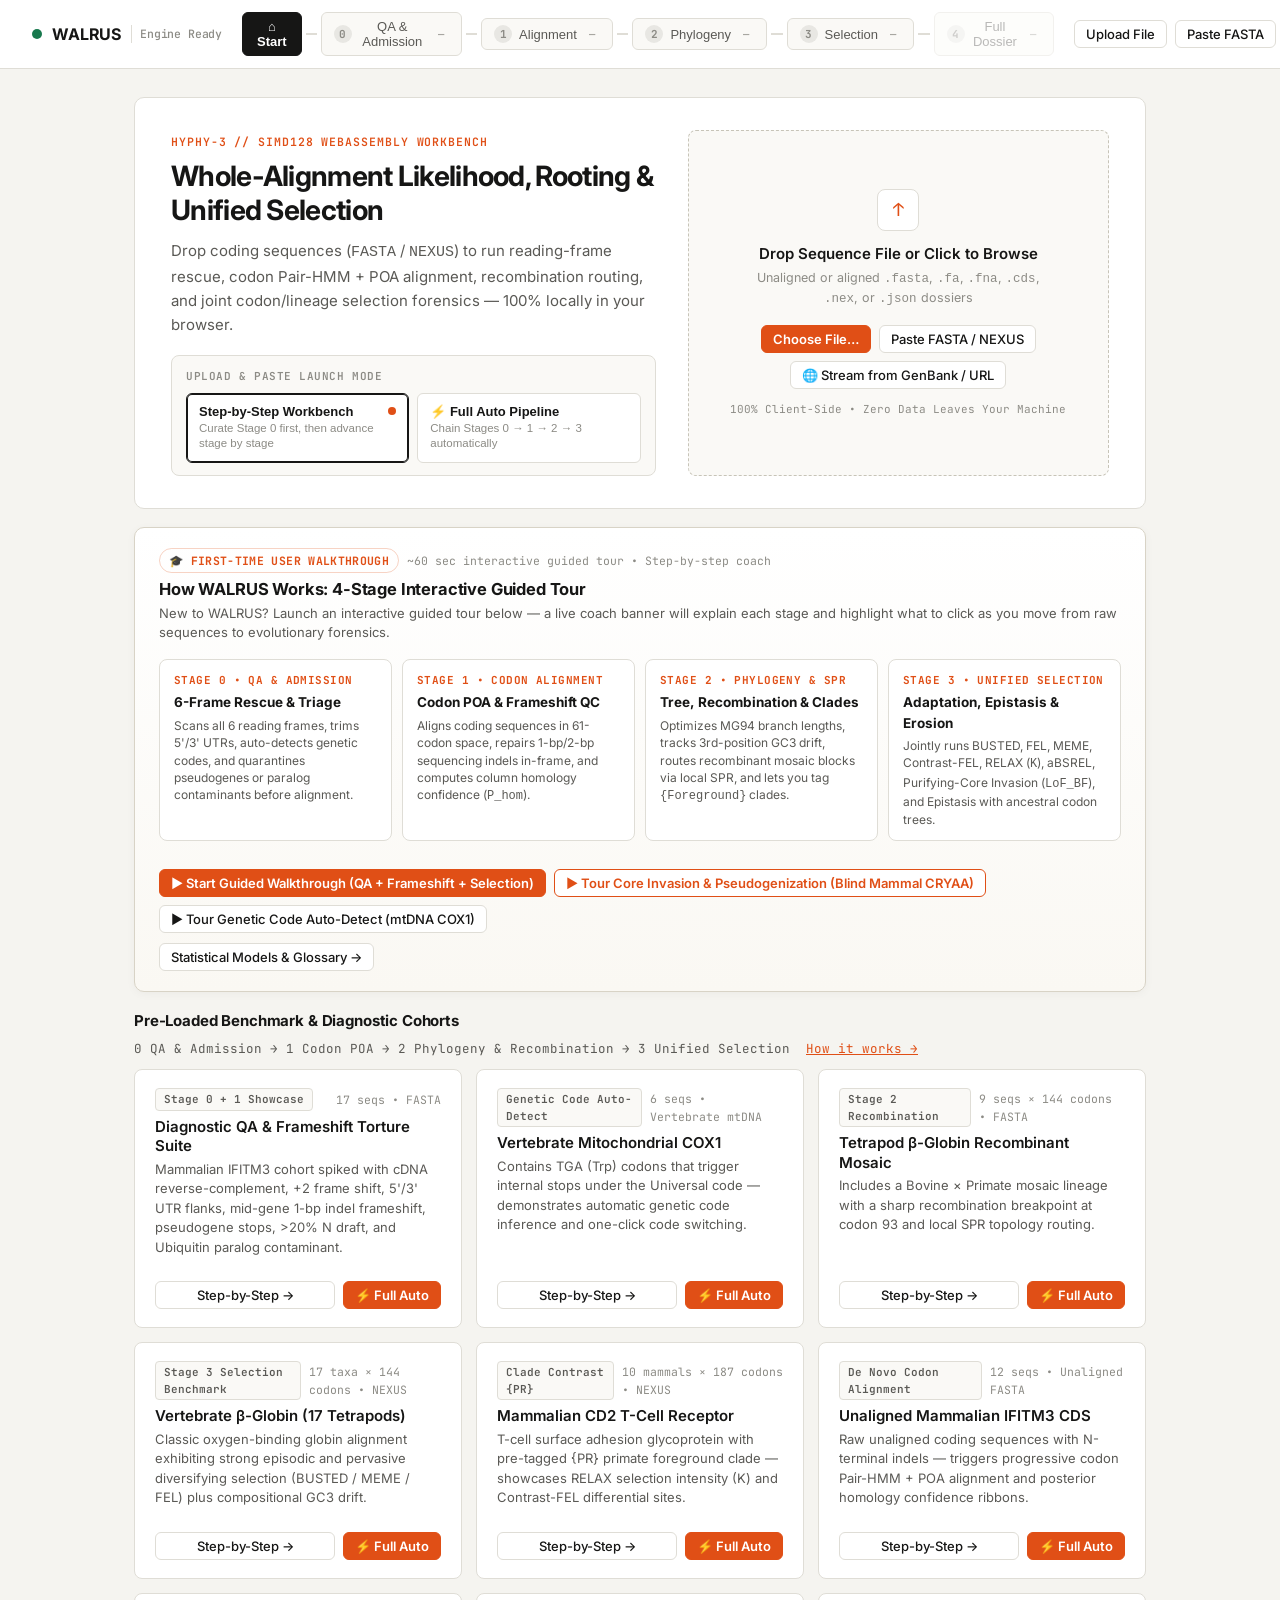
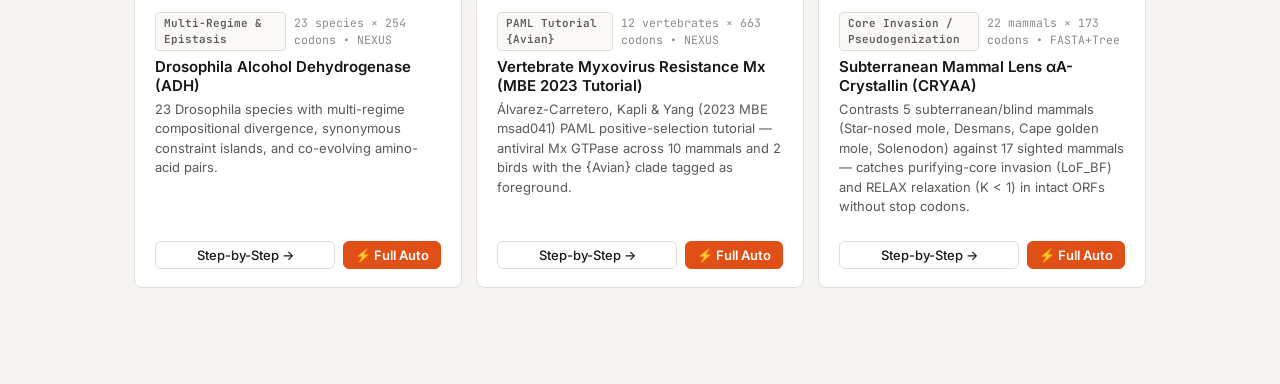
==== commit 6469e950: "Pre-release v3.0.0 audit fixes, dynamic ExpCM sizing, CRYAA core-invasion cohort, interactive walkth" ====
--- a/web/index.html
+++ b/web/index.html
@@ -611,6 +611,9 @@
       cursor: pointer;
       transition: background 0.1s;
     }
+    .seq-row > div {
+      min-width: 0;
+    }
     .seq-row.no-checkbox {
       grid-template-columns: minmax(220px, 1.2fr) 170px 1.8fr auto;
     }
@@ -621,10 +624,18 @@
       background: var(--bg-subtle);
     }
     @media (max-width: 820px) {
-      .seq-row, .seq-row.no-checkbox {
-        grid-template-columns: 1fr auto;
-      }
-      .seq-reason-col {
+      .seq-row {
+        grid-template-columns: 28px minmax(0, 1fr) auto;
+        gap: 10px;
+        padding: 12px 14px;
+      }
+      .seq-row.no-checkbox {
+        grid-template-columns: minmax(0, 1fr) auto;
+        gap: 10px;
+        padding: 12px 14px;
+      }
+      .seq-reason-col,
+      .seq-row .row-chevron {
         display: none;
       }
     }
@@ -1145,6 +1156,484 @@
       grid-template-columns: repeat(auto-fit, minmax(280px, 1fr));
       gap: 10px;
     }
+
+    /* =================================================================== */
+    /* MOBILE & TABLET RESPONSIVE LAYOUT                                   */
+    /* =================================================================== */
+    .topbar-actions {
+      display: flex;
+      gap: 8px;
+      align-items: center;
+    }
+
+    @media (max-width: 980px) {
+      .topbar {
+        flex-wrap: wrap;
+        padding: 10px 16px;
+        gap: 8px 12px;
+      }
+      .topbar .brand {
+        order: 1;
+      }
+      .topbar-actions {
+        order: 2;
+        margin-left: auto;
+        gap: 6px;
+      }
+      .topbar .stage-steps {
+        order: 3;
+        width: 100%;
+        overflow-x: auto;
+        -webkit-overflow-scrolling: touch;
+        scrollbar-width: none;
+        border-top: 1px solid var(--border-subtle);
+        padding-top: 8px;
+        padding-bottom: 2px;
+        justify-content: flex-start;
+        gap: 4px;
+      }
+      .topbar .stage-steps::-webkit-scrollbar {
+        display: none;
+      }
+      .stage-step {
+        flex-shrink: 0;
+        padding: 5px 10px;
+        font-size: 12.5px;
+      }
+      .step-connector {
+        width: 8px;
+        flex-shrink: 0;
+      }
+    }
+
+    @media (max-width: 768px) {
+      .container {
+        padding: 14px 12px 136px 12px;
+        gap: 14px;
+      }
+
+      /* Landing Launchpad */
+      .landing-hero {
+        padding: 18px 16px;
+        gap: 18px;
+      }
+      .landing-title {
+        font-size: 22px;
+      }
+      .landing-lead {
+        font-size: 13.5px;
+      }
+      .dropzone-box {
+        padding: 20px 14px;
+      }
+      .examples-grid {
+        grid-template-columns: 1fr;
+        gap: 12px;
+      }
+      .example-card {
+        padding: 14px 16px;
+      }
+      .example-actions {
+        flex-wrap: wrap;
+      }
+
+      /* Stage Hero Cards & Settings Drawers */
+      .hero-topline {
+        padding: 14px 16px;
+        flex-direction: column;
+        align-items: stretch;
+        gap: 10px;
+      }
+      .hero-verdict-wrap {
+        width: 100%;
+      }
+      #sampleSelect {
+        max-width: 100% !important;
+        width: 100%;
+      }
+      .hero-verdict-title {
+        font-size: 15px;
+      }
+      .settings-drawer {
+        padding: 14px 16px;
+        grid-template-columns: 1fr !important;
+        gap: 14px;
+      }
+      #prealignedOptionRow {
+        flex-direction: column !important;
+        align-items: flex-start !important;
+        gap: 8px;
+      }
+      #prealignedOptionRow > div {
+        width: 100%;
+        flex-wrap: wrap;
+      }
+
+      /* Card Toolbars, Filter Pills & Search Inputs */
+      .card-toolbar {
+        padding: 10px 14px;
+        gap: 10px;
+      }
+      .view-pills {
+        width: 100%;
+        overflow-x: auto;
+        flex-wrap: nowrap;
+        -webkit-overflow-scrolling: touch;
+        scrollbar-width: none;
+        padding-bottom: 2px;
+      }
+      .view-pills::-webkit-scrollbar {
+        display: none;
+      }
+      .pill {
+        flex-shrink: 0;
+        white-space: nowrap;
+        font-size: 12.5px;
+        padding: 6px 11px;
+      }
+      #searchInput,
+      #s3CodonSearchInput,
+      #helpSearchInput {
+        width: 100% !important;
+        max-width: 100% !important;
+      }
+      #s2TreeToolbarRight {
+        width: 100%;
+        justify-content: space-between;
+      }
+      #s3ListHint {
+        font-size: 11px;
+        width: 100%;
+      }
+
+      /* Interactive Charts, Trees & Alignment Panels */
+      #scatterMapContainer,
+      #s1MinimapContainer,
+      #s2TreeContainer,
+      #s3MapPanel {
+        padding: 14px 12px !important;
+      }
+      #s2TreeSvgWrap,
+      #s3ManhattanSvgWrap,
+      #s3LineageTreeWrap,
+      .aln-pre {
+        -webkit-overflow-scrolling: touch;
+        padding: 10px !important;
+      }
+
+      /* Slide-Over Drawers & Modals */
+      .drawer-panel {
+        width: 100vw !important;
+        height: 100vh;
+        height: 100dvh;
+      }
+      .drawer-header {
+        padding: 14px 16px;
+        flex-wrap: wrap;
+        gap: 10px;
+      }
+      .drawer-body {
+        padding: 16px 16px 64px 16px;
+        gap: 16px;
+      }
+      .drawer-stat-grid {
+        grid-template-columns: repeat(2, minmax(0, 1fr));
+        gap: 8px;
+      }
+      .modal-backdrop {
+        padding: 12px;
+      }
+      .modal-card {
+        padding: 16px;
+        max-height: calc(100dvh - 24px);
+        overflow-y: auto;
+      }
+      textarea.fasta-box {
+        height: 160px;
+        font-size: 12px;
+      }
+
+      /* Sticky Bottom Bar: Primary CTA on Top, Scrollable Exports Below */
+      .bottom-bar {
+        flex-direction: column-reverse;
+        align-items: stretch;
+        padding: 10px 12px calc(10px + env(safe-area-inset-bottom, 0px)) 12px;
+        gap: 8px;
+      }
+      .bottom-bar > div:last-child {
+        width: 100%;
+      }
+      .bottom-bar > div:last-child .btn-primary {
+        width: 100%;
+        justify-content: center;
+        padding: 10px 14px;
+        font-size: 13.5px;
+      }
+      #footerStage0Exports,
+      #footerStage1Exports,
+      #footerStage2Exports,
+      #footerStage3Exports {
+        width: 100%;
+        overflow-x: auto;
+        -webkit-overflow-scrolling: touch;
+        scrollbar-width: none;
+        gap: 6px !important;
+      }
+      #footerStage0Exports::-webkit-scrollbar,
+      #footerStage1Exports::-webkit-scrollbar,
+      #footerStage2Exports::-webkit-scrollbar,
+      #footerStage3Exports::-webkit-scrollbar {
+        display: none;
+      }
+      #footerStage0Exports .btn,
+      #footerStage1Exports .btn,
+      #footerStage2Exports .btn,
+      #footerStage3Exports .btn {
+        flex-shrink: 0;
+        font-size: 12px;
+        padding: 5px 9px;
+      }
+
+      iframe.report-iframe {
+        height: calc(100dvh - 190px);
+      }
+    }
+
+    @media (max-width: 540px) {
+      .topbar {
+        padding: 8px 12px;
+      }
+      .brand-status {
+        display: none;
+      }
+      .topbar-actions .btn-sm {
+        padding: 5px 8px;
+        font-size: 12px;
+      }
+      .step-connector {
+        display: none;
+      }
+      .mode-switch-options {
+        grid-template-columns: 1fr;
+      }
+      .hero-metrics {
+        grid-template-columns: repeat(2, minmax(0, 1fr));
+      }
+      .metric-block {
+        padding: 12px 12px;
+      }
+      .metric-num {
+        font-size: 20px;
+      }
+      .metric-caption {
+        font-size: 11px;
+      }
+      .metric-sub {
+        font-size: 11.5px;
+      }
+      .seq-name {
+        font-size: 13px;
+      }
+      .seq-meta {
+        font-size: 11.5px;
+      }
+      .badge {
+        font-size: 11px;
+        padding: 3px 8px;
+        white-space: nowrap;
+      }
+      .help-grid-2 {
+        grid-template-columns: 1fr;
+      }
+    }
+
+    /* =================================================================== */
+    /* INTERACTIVE WALKTHROUGH / GUIDED TUTORIAL                           */
+    /* =================================================================== */
+    .walkthrough-landing-card {
+      background: linear-gradient(180deg, #FFFFFF 0%, #FAF8F3 100%);
+      border: 1.5px solid #D8D3C6;
+      border-radius: 10px;
+      padding: 20px 24px;
+      display: flex;
+      flex-direction: column;
+      gap: 16px;
+      box-shadow: 0 2px 10px rgba(22, 22, 21, 0.04);
+    }
+    .walkthrough-landing-header {
+      display: flex;
+      align-items: flex-start;
+      justify-content: space-between;
+      gap: 12px;
+      flex-wrap: wrap;
+    }
+    .walkthrough-step-grid {
+      display: grid;
+      grid-template-columns: repeat(4, minmax(0, 1fr));
+      gap: 10px;
+    }
+    .walkthrough-step-box {
+      background: var(--bg-card);
+      border: 1px solid var(--border);
+      border-radius: 8px;
+      padding: 12px 14px;
+      display: flex;
+      flex-direction: column;
+      gap: 4px;
+    }
+    .walkthrough-step-kicker {
+      font-family: var(--font-mono);
+      font-size: 11px;
+      font-weight: 700;
+      color: var(--orange);
+      text-transform: uppercase;
+      letter-spacing: 0.04em;
+    }
+    .walkthrough-step-name {
+      font-size: 13.5px;
+      font-weight: 700;
+      color: var(--ink);
+    }
+    .walkthrough-step-text {
+      font-size: 12px;
+      color: var(--ink-secondary);
+      line-height: 1.45;
+    }
+    .walkthrough-cta-row {
+      display: flex;
+      align-items: center;
+      justify-content: space-between;
+      gap: 10px;
+      flex-wrap: wrap;
+      padding-top: 12px;
+      border-top: 1px solid var(--border-subtle);
+    }
+    .walkthrough-coach-banner {
+      display: none;
+      background: #FFFBF7;
+      border: 1.5px solid rgba(224, 79, 22, 0.38);
+      border-radius: 10px;
+      padding: 14px 18px;
+      margin-bottom: 16px;
+      box-shadow: 0 4px 14px rgba(224, 79, 22, 0.07);
+      flex-direction: column;
+      gap: 10px;
+    }
+    .walkthrough-coach-banner.visible {
+      display: flex;
+    }
+    .walkthrough-coach-top {
+      display: flex;
+      align-items: center;
+      justify-content: space-between;
+      gap: 12px;
+      flex-wrap: wrap;
+    }
+    .walkthrough-coach-badge {
+      display: inline-flex;
+      align-items: center;
+      gap: 6px;
+      font-family: var(--font-mono);
+      font-size: 11.5px;
+      font-weight: 700;
+      color: var(--orange);
+      background: var(--orange-soft);
+      border: 1px solid rgba(224, 79, 22, 0.25);
+      padding: 3px 9px;
+      border-radius: 999px;
+      text-transform: uppercase;
+      letter-spacing: 0.03em;
+    }
+    .walkthrough-dots {
+      display: inline-flex;
+      align-items: center;
+      gap: 5px;
+    }
+    .walkthrough-dot {
+      width: 22px;
+      height: 22px;
+      border-radius: 50%;
+      border: 1px solid var(--border);
+      background: var(--bg-card);
+      color: var(--ink-muted);
+      font-family: var(--font-mono);
+      font-size: 11px;
+      font-weight: 700;
+      display: inline-flex;
+      align-items: center;
+      justify-content: center;
+      cursor: pointer;
+      transition: all 0.12s;
+    }
+    .walkthrough-dot.active {
+      background: var(--orange);
+      border-color: var(--orange);
+      color: #FFFFFF;
+    }
+    .walkthrough-dot.done {
+      background: var(--green-bg);
+      border-color: rgba(24, 121, 78, 0.35);
+      color: var(--green);
+    }
+    .walkthrough-coach-body {
+      font-size: 13.5px;
+      color: var(--ink);
+      line-height: 1.5;
+    }
+    .walkthrough-coach-actions {
+      display: flex;
+      align-items: center;
+      justify-content: space-between;
+      gap: 10px;
+      flex-wrap: wrap;
+      padding-top: 8px;
+      border-top: 1px solid rgba(224, 79, 22, 0.15);
+    }
+    .walkthrough-try-chips {
+      display: flex;
+      align-items: center;
+      gap: 6px;
+      flex-wrap: wrap;
+    }
+    .walkthrough-chip-btn {
+      font-size: 12px;
+      font-weight: 600;
+      padding: 5px 10px;
+      border-radius: 6px;
+      border: 1px solid var(--border);
+      background: var(--bg-card);
+      color: var(--ink);
+      cursor: pointer;
+      display: inline-flex;
+      align-items: center;
+      gap: 5px;
+      transition: all 0.12s;
+    }
+    .walkthrough-chip-btn:hover {
+      border-color: var(--orange);
+      color: var(--orange);
+      background: #FFFFFF;
+    }
+    @media (max-width: 860px) {
+      .walkthrough-step-grid {
+        grid-template-columns: repeat(2, minmax(0, 1fr));
+      }
+      .walkthrough-landing-card {
+        padding: 16px;
+      }
+    }
+    @media (max-width: 540px) {
+      .walkthrough-step-grid {
+        grid-template-columns: 1fr;
+      }
+      .walkthrough-cta-row > div {
+        width: 100%;
+      }
+      .walkthrough-cta-row .btn {
+        width: 100%;
+        justify-content: center;
+      }
+    }
   </style>
 </head>
 <body>
@@ -1198,10 +1687,12 @@
       </button>
     </nav>
 
-    <div style="display:flex; gap:8px; align-items:center;">
+    <div class="topbar-actions">
       <input type="file" id="fileInput" accept=".fa,.fasta,.fna,.cds,.nex,.nexus,.txt,.json" style="display:none" onchange="handleFileUpload(event)" />
       <button class="btn btn-sm" onclick="document.getElementById('fileInput').click()">Upload File</button>
       <button class="btn btn-sm" onclick="openPasteModal()">Paste FASTA</button>
+      <button class="btn btn-sm" onclick="openStreamModal()" title="Stream coding sequences live from NCBI GenBank/RefSeq, ENA, or URL">🌐 Fetch GenBank / URL</button>
+      <button id="btnTopWalkthrough" class="btn btn-sm" onclick="toggleWalkthroughTour()" title="Interactive Step-by-Step Guided Walkthrough">🎓 Walkthrough</button>
       <button class="btn btn-sm" onclick="openHelpDrawer()" title="How WALRUS Works, Metric Glossary &amp; FAQ">? Guide</button>
     </div>
 
@@ -1210,6 +1701,29 @@
 
   <!-- MAIN CONTAINER -->
   <main class="container">
+
+    <!-- =================================================================== -->
+    <!-- CONTEXTUAL INTERACTIVE WALKTHROUGH COACH BANNER (STAGES 0–4)        -->
+    <!-- =================================================================== -->
+    <section id="walkthroughCoachBanner" class="walkthrough-coach-banner" aria-live="polite">
+      <div class="walkthrough-coach-top">
+        <div style="display:flex; align-items:center; gap:10px; flex-wrap:wrap;">
+          <span id="wtStepBadge" class="walkthrough-coach-badge">🎓 Guided Walkthrough • Step 1 of 5</span>
+          <strong id="wtStepTitle" style="font-size:14px; color:var(--ink);">Stage 0: 6-Frame QA &amp; Homology Admission</strong>
+        </div>
+        <div style="display:flex; align-items:center; gap:8px;">
+          <div class="walkthrough-dots" id="wtStepDots"></div>
+          <button class="btn btn-sm" style="padding:3px 9px; font-size:12px;" onclick="dismissWalkthroughTour()" title="Close guided walkthrough">✕ Dismiss Tour</button>
+        </div>
+      </div>
+
+      <div id="wtStepBody" class="walkthrough-coach-body"></div>
+
+      <div class="walkthrough-coach-actions">
+        <div class="walkthrough-try-chips" id="wtTryChips"></div>
+        <div style="display:flex; align-items:center; gap:8px;" id="wtNavButtons"></div>
+      </div>
+    </section>
 
     <!-- =================================================================== -->
     <!-- LANDING VIEW: LAUNCHPAD & PRE-LOADED EXAMPLES                       -->
@@ -1265,13 +1779,72 @@
               Unaligned or aligned <code>.fasta</code>, <code>.fa</code>, <code>.fna</code>, <code>.cds</code>, <code>.nex</code>, or <code>.json</code> dossiers
             </div>
           </div>
-          <div style="display:flex; gap:8px; margin-top:4px;" onclick="event.stopPropagation()">
+          <div style="display:flex; gap:8px; margin-top:4px; flex-wrap:wrap; justify-content:center;" onclick="event.stopPropagation()">
             <button class="btn btn-primary btn-sm" onclick="document.getElementById('fileInput').click()">Choose File…</button>
             <button class="btn btn-sm" onclick="openPasteModal()">Paste FASTA / NEXUS</button>
+            <button class="btn btn-sm" onclick="openStreamModal()">🌐 Stream from GenBank / URL</button>
           </div>
           <div style="font-family:var(--font-mono); font-size:11px; color:var(--ink-muted);">
             100% Client-Side • Zero Data Leaves Your Machine
           </div>
+        </div>
+      </section>
+
+      <!-- INTERACTIVE FIRST-TIME WALKTHROUGH CARD -->
+      <section class="walkthrough-landing-card">
+        <div class="walkthrough-landing-header">
+          <div>
+            <div style="display:flex; align-items:center; gap:8px; flex-wrap:wrap; margin-bottom:4px;">
+              <span class="walkthrough-coach-badge">🎓 First-Time User Walkthrough</span>
+              <span style="font-family:var(--font-mono); font-size:11.5px; color:var(--ink-muted);">~60 sec interactive guided tour • Step-by-step coach</span>
+            </div>
+            <h2 style="font-size:16.5px; font-weight:700; color:var(--ink); letter-spacing:-0.01em;">
+              How WALRUS Works: 4-Stage Interactive Guided Tour
+            </h2>
+            <p style="font-size:13px; color:var(--ink-secondary); margin-top:2px;">
+              New to WALRUS? Launch an interactive guided tour below — a live coach banner will explain each stage and highlight what to click as you move from raw sequences to evolutionary forensics.
+            </p>
+          </div>
+        </div>
+
+        <div class="walkthrough-step-grid">
+          <div class="walkthrough-step-box">
+            <div class="walkthrough-step-kicker">Stage 0 • QA &amp; Admission</div>
+            <div class="walkthrough-step-name">6-Frame Rescue &amp; Triage</div>
+            <div class="walkthrough-step-text">Scans all 6 reading frames, trims 5'/3' UTRs, auto-detects genetic codes, and quarantines pseudogenes or paralog contaminants before alignment.</div>
+          </div>
+          <div class="walkthrough-step-box">
+            <div class="walkthrough-step-kicker">Stage 1 • Codon Alignment</div>
+            <div class="walkthrough-step-name">Codon POA &amp; Frameshift QC</div>
+            <div class="walkthrough-step-text">Aligns coding sequences in 61-codon space, repairs 1-bp/2-bp sequencing indels in-frame, and computes column homology confidence (<code>P_hom</code>).</div>
+          </div>
+          <div class="walkthrough-step-box">
+            <div class="walkthrough-step-kicker">Stage 2 • Phylogeny &amp; SPR</div>
+            <div class="walkthrough-step-name">Tree, Recombination &amp; Clades</div>
+            <div class="walkthrough-step-text">Optimizes MG94 branch lengths, tracks 3rd-position GC3 drift, routes recombinant mosaic blocks via local SPR, and lets you tag <code>{Foreground}</code> clades.</div>
+          </div>
+          <div class="walkthrough-step-box">
+            <div class="walkthrough-step-kicker">Stage 3 • Unified Selection</div>
+            <div class="walkthrough-step-name">Adaptation, Epistasis &amp; Erosion</div>
+            <div class="walkthrough-step-text">Jointly runs BUSTED, FEL, MEME, Contrast-FEL, RELAX (<code>K</code>), aBSREL, Purifying-Core Invasion (<code>LoF_BF</code>), and Epistasis with ancestral codon trees.</div>
+          </div>
+        </div>
+
+        <div class="walkthrough-cta-row">
+          <div style="display:flex; align-items:center; gap:8px; flex-wrap:wrap;">
+            <button class="btn btn-primary btn-sm" onclick="startWalkthroughTour('stage0_torture_suite.fa', false)">
+              ▶ Start Guided Walkthrough (QA + Frameshift + Selection)
+            </button>
+            <button class="btn btn-sm" style="border-color:var(--orange); color:var(--orange); font-weight:600;" onclick="startWalkthroughTour('cryaa_blind_mammals.fa', false)">
+              ▶ Tour Core Invasion &amp; Pseudogenization (Blind Mammal CRYAA)
+            </button>
+            <button class="btn btn-sm" onclick="startWalkthroughTour('coxi_mtdna.fa', false)">
+              ▶ Tour Genetic Code Auto-Detect (mtDNA COX1)
+            </button>
+          </div>
+          <button class="btn btn-sm" onclick="openHelpDrawer('models')" title="Browse full statistical model reference">
+            Statistical Models &amp; Glossary →
+          </button>
         </div>
       </section>
 
@@ -1762,7 +2335,7 @@
           <button class="btn btn-primary btn-sm" onclick="exportFullPipelineHtml()">Export Standalone HTML</button>
         </div>
       </div>
-      <iframe id="reportIframe" class="report-iframe" sandbox="allow-scripts allow-same-origin allow-downloads"></iframe>
+      <iframe id="reportIframe" class="report-iframe" sandbox="allow-scripts allow-downloads"></iframe>
     </div>
 
   </main>
@@ -2214,6 +2787,122 @@
       <div style="display:flex; justify-content:flex-end; gap:8px;">
         <button class="btn" onclick="closePasteModal()">Cancel</button>
         <button class="btn btn-primary" onclick="applyPastedSequences()">Run Stage 0 Admission</button>
+      </div>
+    </div>
+  </div>
+
+  <!-- STREAM / IMPORT FROM PUBLIC DATASOURCES MODAL (NCBI GenBank/RefSeq, ENA, Remote URL) -->
+  <div id="streamModal" class="modal-backdrop" onclick="closeStreamModal()">
+    <div class="modal-card" style="max-width:680px;" onclick="event.stopPropagation()">
+      <div style="display:flex; justify-content:space-between; align-items:flex-start; gap:12px;">
+        <div>
+          <div style="display:flex; align-items:center; gap:8px; margin-bottom:4px;">
+            <span class="badge admitted">🌐 Live Sequence Streamer</span>
+            <span style="font-family:var(--font-mono); font-size:11.5px; color:var(--ink-muted);">Direct Browser HTTPS • NCBI Entrez / EMBL-EBI ENA / GitHub</span>
+          </div>
+          <strong style="font-size:16.5px; color:var(--ink);">Stream Coding Sequences from Public Repositories</strong>
+        </div>
+        <button class="btn btn-sm" onclick="closeStreamModal()">✕</button>
+      </div>
+
+      <!-- Streamer Mode Tabs -->
+      <div class="pill-group" id="streamTabPills" style="width:fit-content;">
+        <button class="pill active" data-stab="orthologs" onclick="setStreamTab('orthologs')">1. NCBI Gene Orthologs</button>
+        <button class="pill" data-stab="accessions" onclick="setStreamTab('accessions')">2. GenBank / RefSeq / ENA Accessions</button>
+        <button class="pill" data-stab="url" onclick="setStreamTab('url')">3. Remote URL / GitHub / Zenodo</button>
+      </div>
+
+      <!-- TAB 1: NCBI GENE ORTHOLOG COHORT STREAMER -->
+      <div id="streamPanelOrthologs" style="display:flex; flex-direction:column; gap:12px;">
+        <div style="font-size:13px; color:var(--ink-secondary); line-height:1.45;">
+          Query <strong>NCBI Entrez (RefSeq / GenBank)</strong> by gene symbol and taxonomic clade. WALRUS automatically resolves species metadata, deduplicates to <strong>1 coding sequence (CDS) per species</strong>, and passes the cohort into Stage 0 6-frame QA.
+        </div>
+
+        <div style="display:flex; flex-wrap:wrap; gap:6px; align-items:center;">
+          <span style="font-family:var(--font-mono); font-size:11px; color:var(--ink-muted);">Quick Presets:</span>
+          <button class="walkthrough-chip-btn" onclick="applyOrthologPreset('IFITM3', 'Mammalia', 16)">Mammalian IFITM3</button>
+          <button class="walkthrough-chip-btn" onclick="applyOrthologPreset('BST2', 'Chiroptera', 15)">Bat Tetherin (BST2)</button>
+          <button class="walkthrough-chip-btn" onclick="applyOrthologPreset('APOBEC3G', 'Primates', 14)">Primate APOBEC3G</button>
+          <button class="walkthrough-chip-btn" onclick="applyOrthologPreset('ACE2', 'Mammalia', 18)">Mammalian ACE2</button>
+          <button class="walkthrough-chip-btn" onclick="applyOrthologPreset('RHO', 'Vertebrata', 18)">Vertebrate Rhodopsin (RHO)</button>
+        </div>
+
+        <div style="display:grid; grid-template-columns: 1fr 1.2fr 110px; gap:10px;">
+          <div style="display:flex; flex-direction:column; gap:4px;">
+            <label style="font-size:12px; font-weight:600; color:var(--ink-secondary);">Gene Symbol</label>
+            <input type="text" id="streamGeneInput" class="clean-input" value="IFITM3" placeholder="e.g. IFITM3, MX1, BRCA1" />
+          </div>
+          <div style="display:flex; flex-direction:column; gap:4px;">
+            <label style="font-size:12px; font-weight:600; color:var(--ink-secondary);">Taxonomic Clade / Organism</label>
+            <select id="streamCladeSelect" class="clean-select" style="height:36px;">
+              <option value="Mammalia">Mammalia (Mammals)</option>
+              <option value="Primates">Primates</option>
+              <option value="Chiroptera">Chiroptera (Bats)</option>
+              <option value="Carnivora">Carnivora (Carnivores)</option>
+              <option value="Rodentia">Rodentia (Rodents)</option>
+              <option value="Cetartiodactyla">Cetartiodactyla (Whales &amp; Ungulates)</option>
+              <option value="Aves">Aves (Birds)</option>
+              <option value="Actinopterygii">Actinopterygii (Bony Fishes)</option>
+              <option value="Vertebrata">Vertebrata (All Vertebrates)</option>
+              <option value="Drosophila">Drosophila (Fruit Flies)</option>
+              <option value="Coronaviridae">Coronaviridae (Coronaviruses)</option>
+            </select>
+          </div>
+          <div style="display:flex; flex-direction:column; gap:4px;">
+            <label style="font-size:12px; font-weight:600; color:var(--ink-secondary);">Max Species</label>
+            <select id="streamMaxTaxaSelect" class="clean-select" style="height:36px;">
+              <option value="10">10 taxa</option>
+              <option value="16" selected>16 taxa</option>
+              <option value="24">24 taxa</option>
+              <option value="35">35 taxa</option>
+              <option value="50">50 taxa</option>
+            </select>
+          </div>
+        </div>
+
+        <label style="display:flex; align-items:center; gap:8px; font-size:12.5px; color:var(--ink-secondary); cursor:pointer;">
+          <input type="checkbox" id="chkStreamRefseqOnly" checked style="width:15px; height:15px;" />
+          <span>Prefer curated NCBI RefSeq transcripts (<code>NM_</code> / <code>XM_</code>) and deduplicate to 1 sequence per species</span>
+        </label>
+      </div>
+
+      <!-- TAB 2: GENBANK / REFSEQ / ENA ACCESSIONS -->
+      <div id="streamPanelAccessions" style="display:none; flex-direction:column; gap:10px;">
+        <div style="display:flex; justify-content:space-between; align-items:center; gap:8px; flex-wrap:wrap;">
+          <div style="display:flex; align-items:center; gap:8px;">
+            <label style="font-size:12px; font-weight:600; color:var(--ink-secondary);">Repository:</label>
+            <select id="streamRepoSelect" class="clean-select" style="padding:4px 8px; font-size:12.5px;">
+              <option value="ncbi_cds">NCBI GenBank / RefSeq — Extract Coding Sequence (fasta_cds_na)</option>
+              <option value="ncbi_fasta">NCBI GenBank / RefSeq — Full Nucleotide FASTA</option>
+              <option value="ena_fasta">EMBL-EBI ENA — Nucleotide FASTA</option>
+            </select>
+          </div>
+          <button class="walkthrough-chip-btn" onclick="fillSampleAccessions()">Load 8 Sample RefSeq Accessions</button>
+        </div>
+        <textarea id="streamAccessionsTextarea" class="fasta-box" style="height:130px;" placeholder="Enter comma- or newline-separated GenBank / RefSeq / ENA accessions:&#10;NM_021034.3, NM_001198757.1, NM_025378.2, NM_001136124.3, NM_001201382.2, XM_007465909.1"></textarea>
+      </div>
+
+      <!-- TAB 3: REMOTE URL / GITHUB / ZENODO -->
+      <div id="streamPanelUrl" style="display:none; flex-direction:column; gap:10px;">
+        <div style="font-size:13px; color:var(--ink-secondary); line-height:1.45;">
+          Stream any CORS-enabled <code>.fasta</code>, <code>.fa</code>, <code>.fna</code>, <code>.cds</code>, <code>.nex</code>, or <code>.json</code> file directly via HTTPS (GitHub <code>blob</code> links are automatically converted to <code>raw.githubusercontent.com</code>).
+        </div>
+        <div style="display:flex; gap:6px; flex-wrap:wrap; align-items:center;">
+          <span style="font-family:var(--font-mono); font-size:11px; color:var(--ink-muted);">Sample URL:</span>
+          <button class="walkthrough-chip-btn" onclick="document.getElementById('streamRemoteUrlInput').value='https://raw.githubusercontent.com/veg/hyphy-analyses/master/BUSTED-PH/examples/CD2.nex'">veg/hyphy-analyses CD2.nex</button>
+        </div>
+        <input type="url" id="streamRemoteUrlInput" class="clean-input" placeholder="https://raw.githubusercontent.com/.../alignment.fasta" />
+      </div>
+
+      <!-- Live Streaming Status Strip -->
+      <div id="streamStatusBox" style="display:none; font-family:var(--font-mono); font-size:12px; padding:10px 12px; border-radius:6px; background:var(--bg-subtle); border:1px solid var(--border); color:var(--ink-secondary);"></div>
+
+      <div style="display:flex; justify-content:space-between; align-items:center; gap:8px; flex-wrap:wrap; margin-top:2px;">
+        <span style="font-family:var(--font-mono); font-size:11px; color:var(--ink-muted);">Fetched sequences pass directly into local Stage 0 6-frame QA</span>
+        <div style="display:flex; gap:8px;">
+          <button class="btn" onclick="closeStreamModal()">Cancel</button>
+          <button id="btnExecuteStream" class="btn btn-primary" onclick="executeDatasourceStream()">↓ Stream into WALRUS</button>
+        </div>
       </div>
     </div>
   </div>
@@ -2398,6 +3087,14 @@
           statusTxt.textContent = doneCount > 0 ? `Ready • ${doneCount}/5 Stages Done` : 'Engine Ready';
           statusTxt.className = 'brand-status';
         }
+      }
+
+      const activeStepBtn = document.querySelector('.stage-steps .stage-step.running') || document.querySelector('.stage-steps .stage-step.active');
+      if (activeStepBtn && typeof activeStepBtn.scrollIntoView === 'function') {
+        activeStepBtn.scrollIntoView({ behavior: 'smooth', block: 'nearest', inline: 'center' });
+      }
+      if (typeof updateWalkthroughBanner === 'function') {
+        updateWalkthroughBanner();
       }
     }
 
@@ -2449,6 +3146,12 @@
         spec: '12 vertebrates × 663 codons • NEXUS',
         name: 'Vertebrate Myxovirus Resistance Mx (MBE 2023 Tutorial)',
         desc: 'Álvarez-Carretero, Kapli & Yang (2023 MBE msad041) PAML positive-selection tutorial — antiviral Mx GTPase across 10 mammals and 2 birds with the {Avian} clade tagged as foreground.'
+      },
+      'cryaa_blind_mammals.fa': {
+        tag: 'Core Invasion / Pseudogenization',
+        spec: '22 mammals × 173 codons • FASTA+Tree',
+        name: 'Subterranean Mammal Lens αA-Crystallin (CRYAA)',
+        desc: 'Contrasts 5 subterranean/blind mammals (Star-nosed mole, Desmans, Cape golden mole, Solenodon) against 17 sighted mammals — catches purifying-core invasion (LoF_BF) and RELAX relaxation (K < 1) in intact ORFs without stop codons.'
       }
     };
 
@@ -3614,8 +4317,8 @@
           const ch = qSeg[k];
           if (ch === '*') qCol += `<span class="aa-stop">*</span>`;
           else if (ch === '-') qCol += `<span class="aa-gap">-</span>`;
-          else if (mSeg[k] === '|') qCol += `<span class="aa-match">${ch}</span>`;
-          else qCol += `<span class="aa-mismatch">${ch}</span>`;
+          else if (mSeg[k] === '|') qCol += `<span class="aa-match">${escapeHtml(ch)}</span>`;
+          else qCol += `<span class="aa-mismatch">${escapeHtml(ch)}</span>`;
         }
         const pos = String(i + 1).padStart(4, ' ');
         alnHtml += `Query  ${pos}  ${qCol}\n             ${escapeHtml(mSeg)}\nTarget ${pos}  ${escapeHtml(tSeg)}\n\n`;
@@ -3655,7 +4358,7 @@
           svg += `<rect x="4" y="${y}" width="${W - 8}" height="${rowH - 2}" rx="4" fill="rgba(224,79,22,0.08)" stroke="#E04F16" stroke-width="1" />`;
         }
 
-        svg += `<text x="14" y="${y + 21}" font-family="JetBrains Mono" font-size="13" font-weight="600" fill="${isSel ? '#E04F16' : '#161615'}" style="cursor:pointer" onclick="selectFrameInDrawer(${idx})">${f.frame_label}</text>`;
+        svg += `<text x="14" y="${y + 21}" font-family="JetBrains Mono" font-size="13" font-weight="600" fill="${isSel ? '#E04F16' : '#161615'}" style="cursor:pointer" onclick="selectFrameInDrawer(${idx})">${escapeHtml(f.frame_label)}</text>`;
 
         svg += `<rect x="${padL}" y="${y + 8}" width="${fullW}" height="16" rx="3" fill="#E6E4DD" style="cursor:pointer" onclick="selectFrameInDrawer(${idx})" />`;
 
@@ -3665,13 +4368,13 @@
           const fill = (f.internal_stops === 0) ? 'rgba(24,121,78,0.35)' : 'rgba(180,98,0,0.30)';
           const stroke = (f.internal_stops === 0) ? '#18794E' : '#B46200';
           svg += `<rect x="${ox}" y="${y + 8}" width="${ow}" height="16" rx="3" fill="${fill}" stroke="${stroke}" stroke-width="1" style="cursor:pointer" onclick="selectFrameInDrawer(${idx})">
-            <title>Frame ${f.frame_label}: Longest stop-free ORF = ${f.longest_orf_len} codons</title>
+            <title>Frame ${escapeHtml(f.frame_label)}: Longest stop-free ORF = ${f.longest_orf_len} codons</title>
           </rect>`;
         }
 
         (f.stop_positions || []).forEach(posObj => {
           const pos1 = (typeof posObj === 'object' && posObj !== null) ? (posObj.codon || 1) : posObj;
-          const trip = (typeof posObj === 'object' && posObj !== null && posObj.triplet) ? ` (${posObj.triplet})` : '';
+          const trip = (typeof posObj === 'object' && posObj !== null && posObj.triplet) ? ` (${escapeHtml(posObj.triplet)})` : '';
           const tx = xCod(pos1 - 0.5);
           svg += `<line x1="${tx}" y1="${y + 5}" x2="${tx}" y2="${y + 27}" stroke="#C62828" stroke-width="2.2">
             <title>Internal stop at codon #${pos1}${trip}</title>
@@ -5343,11 +6046,11 @@
           const sw = (subType === 'nonsyn') ? 2.8 : (subType === 'syn' ? 2.2 : 1.4);
           const dash = (subType === 'syn') ? 'stroke-dasharray="4,3"' : '';
           svg += `<path d="M ${px} ${py} L ${px} ${y} L ${x} ${y}" fill="none" stroke="${stroke}" stroke-width="${sw}" ${dash}>`;
-          svg += `<title>${escapeHtml(nd.name)}: ${pAA} [${pCod}] → ${aa} [${cod}]</title></path>`;
+          svg += `<title>${escapeHtml(nd.name)}: ${escapeHtml(pAA)} [${escapeHtml(pCod)}] → ${escapeHtml(aa)} [${escapeHtml(cod)}]</title></path>`;
 
           if (subType === 'nonsyn') {
             const mx = 0.5 * (px + x);
-            svg += `<text x="${mx}" y="${y - 4}" text-anchor="middle" font-family="JetBrains Mono" font-size="9.5" font-weight="700" fill="#E04F16">${pAA}→${aa}</text>`;
+            svg += `<text x="${mx}" y="${y - 4}" text-anchor="middle" font-family="JetBrains Mono" font-size="9.5" font-weight="700" fill="#E04F16">${escapeHtml(pAA)}→${escapeHtml(aa)}</text>`;
           }
         }
 
@@ -5358,7 +6061,7 @@
           const lbl = `${aa} [${cod}]  ${nameTr}`;
           svg += `<text x="${x + 7}" y="${y + 4}" font-family="JetBrains Mono" font-size="${compactMode ? 10.5 : 11.5}" font-weight="${subType === 'nonsyn' ? '700' : '500'}" fill="${subType === 'nonsyn' ? '#E04F16' : '#141413'}">${escapeHtml(lbl)}</text>`;
         } else {
-          svg += `<circle cx="${x}" cy="${y}" r="2.5" fill="#64748B"><title>${escapeHtml(nd.name)} ancestral state: ${aa} [${cod}]</title></circle>`;
+          svg += `<circle cx="${x}" cy="${y}" r="2.5" fill="#64748B"><title>${escapeHtml(nd.name)} ancestral state: ${escapeHtml(aa)} [${escapeHtml(cod)}]</title></circle>`;
         }
       });
 
@@ -5461,12 +6164,12 @@
         let barHtml = `<div style="display:flex; height:12px; border-radius:6px; overflow:hidden; margin-bottom:8px; border:1px solid var(--border);">`;
         sortedAa.forEach(([aa, cnt], idx) => {
           const pct = (cnt / totalLeaves) * 100;
-          barHtml += `<div style="width:${pct.toFixed(1)}%; background:${palette[idx % palette.length]};" title="${aa}: ${cnt}/${totalLeaves} (${pct.toFixed(0)}%)"></div>`;
+          barHtml += `<div style="width:${pct.toFixed(1)}%; background:${palette[idx % palette.length]};" title="${escapeHtml(aa)}: ${cnt}/${totalLeaves} (${pct.toFixed(0)}%)"></div>`;
         });
         barHtml += `</div><div class="hero-chips">`;
         sortedAa.forEach(([aa, cnt], idx) => {
           const pct = ((cnt / totalLeaves) * 100).toFixed(0);
-          barHtml += `<span class="hero-chip" style="border-left:3px solid ${palette[idx % palette.length]};">${aa}: ${cnt} (${pct}%)</span>`;
+          barHtml += `<span class="hero-chip" style="border-left:3px solid ${palette[idx % palette.length]};">${escapeHtml(aa)}: ${cnt} (${pct}%)</span>`;
         });
         barHtml += `</div>`;
         document.getElementById('s3DrawerAaBar').innerHTML = barHtml;
@@ -5624,7 +6327,7 @@
             if (mutCards.length === 0) sampleCodon = c + 1;
             const c1Str = pNd.codon_seq ? pNd.codon_seq.slice(3 * c, 3 * c + 3) : '---';
             const c2Str = nd.codon_seq ? nd.codon_seq.slice(3 * c, 3 * c + 3) : '---';
-            mutCards.push(`<button class="btn btn-sm" style="font-family:var(--font-mono); font-size:12px;" onclick="openStage3SiteDrawer(${c + 1})">Codon ${c + 1}: ${a1}[${c1Str}] → ${a2}[${c2Str}]</button>`);
+            mutCards.push(`<button class="btn btn-sm" style="font-family:var(--font-mono); font-size:12px;" onclick="openStage3SiteDrawer(${c + 1})">Codon ${c + 1}: ${escapeHtml(a1)}[${escapeHtml(c1Str)}] → ${escapeHtml(a2)}[${escapeHtml(c2Str)}]</button>`);
           }
         }
       }
@@ -5657,6 +6360,206 @@
       });
       const base = (currentDatasetLabel || 'cohort').replace(/\.[^.]+$/, '');
       downloadBlob(`${base}.stage3_site_atlas.csv`, csv, 'text/csv');
+    }
+
+    // =========================================================================
+    // INTERACTIVE WALKTHROUGH / GUIDED TUTORIAL ENGINE
+    // =========================================================================
+    let walkthroughActive = false;
+
+    function startWalkthroughTour(sampleKey, runFullAuto) {
+      walkthroughActive = true;
+      const topBtn = document.getElementById('btnTopWalkthrough');
+      if (topBtn) {
+        topBtn.style.borderColor = 'var(--orange)';
+        topBtn.style.color = 'var(--orange)';
+      }
+      launchSampleFromLanding(sampleKey || 'stage0_torture_suite.fa', !!runFullAuto);
+      updateWalkthroughBanner();
+    }
+
+    function toggleWalkthroughTour() {
+      if (walkthroughActive) {
+        dismissWalkthroughTour();
+        return;
+      }
+      walkthroughActive = true;
+      const topBtn = document.getElementById('btnTopWalkthrough');
+      if (topBtn) {
+        topBtn.style.borderColor = 'var(--orange)';
+        topBtn.style.color = 'var(--orange)';
+      }
+      if (activeView === 'landing') {
+        launchSampleFromLanding('stage0_torture_suite.fa', false);
+      } else {
+        updateWalkthroughBanner();
+      }
+    }
+
+    function dismissWalkthroughTour() {
+      walkthroughActive = false;
+      const banner = document.getElementById('walkthroughCoachBanner');
+      if (banner) banner.classList.remove('visible');
+      const topBtn = document.getElementById('btnTopWalkthrough');
+      if (topBtn) {
+        topBtn.style.borderColor = '';
+        topBtn.style.color = '';
+      }
+    }
+
+    function wtInspectStage0Seq() {
+      if (!stage0Data || !stage0Data.taxa || !stage0Data.taxa.length) return;
+      setListFilter('all');
+      const target = stage0Data.taxa.find(t => t.status === 'Rescued')
+        || stage0Data.taxa.find(t => t.status === 'Quarantined')
+        || stage0Data.taxa[0];
+      if (target) openInspectorDrawer(target.index);
+    }
+
+    function wtInspectStage1Event() {
+      if (!stage1Data) return;
+      const evs = stage1Data.events || [];
+      if (evs.length > 0) {
+        setStage1Tab('events');
+        openStage1EventDrawer(0);
+      } else {
+        setStage1Tab('minimap');
+      }
+    }
+
+    function wtInspectStage2Clade() {
+      if (!stage2Data) return;
+      setStage2Tab('tree');
+      const branches = stage2Data.branches || [];
+      const fg = branches.find(b => b.is_foreground || b.is_recombinant) || branches[0];
+      if (fg && typeof openStage2NodeDrawer === 'function') {
+        openStage2NodeDrawer(fg.node_id);
+      }
+    }
+
+    function wtInspectStage3Codon() {
+      if (!stage3Data || !stage3Data.site_atlas || !stage3Data.site_atlas.length) return;
+      const sites = stage3Data.site_atlas;
+      const best = [...sites].sort((a, b) => (a.simes_omnibus_p ?? 1) - (b.simes_omnibus_p ?? 1))[0];
+      if (best) openStage3SiteDrawer(best.site);
+    }
+
+    function wtInspectStage3Lineage() {
+      if (!stage3Data || !stage3Data.branch_profiles || !stage3Data.branch_profiles.length) return;
+      setStage3Tab('lineages');
+      const bps = stage3Data.branch_profiles;
+      let bestIdx = 0;
+      let bestScore = -1;
+      bps.forEach((b, idx) => {
+        const score = (b.lof_flagged ? 1000 : 0) + Number(b.lof_bayes_factor || 0) + (b.absrel_p_value <= 0.05 ? 500 : 0);
+        if (score > bestScore) {
+          bestScore = score;
+          bestIdx = idx;
+        }
+      });
+      openStage3BranchDrawer(bestIdx);
+    }
+
+    function updateWalkthroughBanner() {
+      const banner = document.getElementById('walkthroughCoachBanner');
+      if (!banner) return;
+      if (!walkthroughActive || activeView === 'landing') {
+        banner.classList.remove('visible');
+        return;
+      }
+      banner.classList.add('visible');
+
+      const badgeEl = document.getElementById('wtStepBadge');
+      const titleEl = document.getElementById('wtStepTitle');
+      const dotsEl = document.getElementById('wtStepDots');
+      const bodyEl = document.getElementById('wtStepBody');
+      const chipsEl = document.getElementById('wtTryChips');
+      const navEl = document.getElementById('wtNavButtons');
+
+      const stepOrder = ['stage0', 'stage1', 'stage2', 'stage3', 'full'];
+      const stepIdx = Math.max(0, stepOrder.indexOf(activeView));
+      const doneFlags = [!!stage0Data, !!stage1Data, !!stage2Data, !!stage3Data, !!lastFullReportHtml];
+
+      if (dotsEl) {
+        dotsEl.innerHTML = stepOrder.map((sk, idx) => {
+          const cls = (sk === activeView) ? 'walkthrough-dot active' : (doneFlags[idx] ? 'walkthrough-dot done' : 'walkthrough-dot');
+          const fn = idx === 0 ? "openOrRunStage0()" : (idx === 1 ? "openOrRunStage1()" : (idx === 2 ? "openOrRunStage2()" : (idx === 3 ? "openOrRunStage3()" : "switchView('full')")));
+          return `<button class="${cls}" onclick="${fn}" title="Go to Stage ${idx}">${idx}</button>`;
+        }).join('');
+      }
+
+      const isCryaa = (currentDatasetLabel || '').indexOf('cryaa') !== -1;
+      const isCox1 = (currentDatasetLabel || '').indexOf('coxi') !== -1;
+
+      if (activeView === 'stage0') {
+        badgeEl.textContent = '🎓 Walkthrough • Step 1 of 5';
+        titleEl.textContent = 'Stage 0: 6-Frame QA, Genetic Code & Homology Admission';
+        if (isCryaa) {
+          bodyEl.innerHTML = `<strong>What is happening:</strong> WALRUS scanned all 22 mammalian <em>CRYAA</em> (Lens αA-Crystallin) coding sequences across all 6 reading frames. Even the 5 blind subterranean mammal sequences have <strong>intact open reading frames without premature stop codons</strong> — so traditional stop-codon filters pass all 22 sequences cleanly! Next, click <strong>Run Stage 1: Alignment →</strong> to verify codon homology.`;
+        } else if (isCox1) {
+          bodyEl.innerHTML = `<strong>What is happening:</strong> Under the Universal genetic code, vertebrate mitochondrial <em>COX1</em> sequences show internal <code>TGA</code> stop codons. Notice the yellow <strong>Suggested Genetic Code</strong> banner right below — click <strong>Switch to Vertebrate-mtDNA</strong> to resolve all internal stops in one click!`;
+        } else {
+          bodyEl.innerHTML = `<strong>What is happening:</strong> WALRUS evaluated all 6 reading frames for every input sequence against the cohort consensus. It automatically <strong>rescued</strong> reverse-complemented and frame-shifted cDNAs, trimmed 5'/3' UTR flanks, and <strong>quarantined</strong> pseudogenes, short fragments, and a non-homologous Ubiquitin paralog contaminant.`;
+        }
+        chipsEl.innerHTML = `
+          <span style="font-family:var(--font-mono); font-size:11.5px; color:var(--ink-muted);">Try clicking:</span>
+          <button class="walkthrough-chip-btn" onclick="wtInspectStage0Seq()">🔍 Inspect 6-Frame Barcode</button>
+          <button class="walkthrough-chip-btn" onclick="setListFilter('map')">🗺 View 2D Homology Map</button>
+          <button class="walkthrough-chip-btn" onclick="toggleSettingsDrawer()">⚙ Genetic Code &amp; Z-Score</button>`;
+        navEl.innerHTML = `<button class="btn btn-primary btn-sm" onclick="runStage1Now()">Next Step: Run Stage 1 (Alignment) →</button>`;
+      } else if (activeView === 'stage1') {
+        badgeEl.textContent = '🎓 Walkthrough • Step 2 of 5';
+        titleEl.textContent = 'Stage 1: Codon Pair-HMM + POA Alignment & Frameshift Repair';
+        if (isCryaa) {
+          bodyEl.innerHTML = `<strong>What is happening:</strong> All 22 mammalian <em>CRYAA</em> sequences are aligned in 61-codon space (173 codons) with high column homology confidence (<code>P_hom</code>). Notice that the Star-nosed mole has a C-terminal truncation while Desmans, Solenodon, and Cape golden mole span the full lens crystallin domain.`;
+        } else {
+          bodyEl.innerHTML = `<strong>What is happening:</strong> Admitted sequences were aligned directly in 61-sense-codon space using progressive Pair-HMM + Partial Order Alignment (POA). WALRUS pinpointed and repaired a <strong>1-bp mid-gene sequencing indel frameshift</strong> (restoring reading frame without corrupting downstream codons) and computed posterior homology confidence (<code>P_hom</code>) for every column.`;
+        }
+        chipsEl.innerHTML = `
+          <span style="font-family:var(--font-mono); font-size:11.5px; color:var(--ink-muted);">Try clicking:</span>
+          <button class="walkthrough-chip-btn" onclick="wtInspectStage1Event()">🔧 Inspect Frameshift / Indel</button>
+          <button class="walkthrough-chip-btn" onclick="setStage1Tab('minimap')">🧬 View Codon Minimap &amp; P_hom</button>
+          <button class="walkthrough-chip-btn" onclick="setStage1SeqMode(stage1SeqMode === 'aa' ? 'nt' : 'aa')">🔤 Toggle AA ↔ Codons</button>`;
+        navEl.innerHTML = `<button class="btn btn-primary btn-sm" onclick="runStage2Now()">Next Step: Run Stage 2 (Phylogeny) →</button>`;
+      } else if (activeView === 'stage2') {
+        badgeEl.textContent = '🎓 Walkthrough • Step 3 of 5';
+        titleEl.textContent = 'Stage 2: Codon Phylogeny, Recombination Routing & Clade Tagging';
+        if (isCryaa) {
+          bodyEl.innerHTML = `<strong>What is happening:</strong> WALRUS optimized the 22-mammal <em>CRYAA</em> phylogeny and preserved the embedded <code>{Subterranean}</code> foreground tags on the 5 blind/subterranean mammals (Star-nosed mole, Pyrenean &amp; Russian desmans, Hispaniolan solenodon, Cape golden mole). Notice their elongated terminal branches — now click <strong>Run Stage 3 (Selection) →</strong> to test whether those branches are undergoing adaptive evolution or purifying-core pseudogenization!`;
+        } else {
+          bodyEl.innerHTML = `<strong>What is happening:</strong> WALRUS estimated the MG94 codon phylogeny, screened for compositional GC3 drift, and checked for recombination breakpoints. You can click any node on the interactive tree to tag or untag a custom <code>{Foreground}</code> clade before running Stage 3 selection forensics.`;
+        }
+        chipsEl.innerHTML = `
+          <span style="font-family:var(--font-mono); font-size:11.5px; color:var(--ink-muted);">Try clicking:</span>
+          <button class="walkthrough-chip-btn" onclick="wtInspectStage2Clade()">🌿 Inspect / Tag Clade on Tree</button>
+          <button class="walkthrough-chip-btn" onclick="setStage2Tab('events')">🔀 Recombination &amp; SPR Events</button>
+          <button class="walkthrough-chip-btn" onclick="setStage2Tab('branches')">📊 Branch Diagnostics Table</button>`;
+        navEl.innerHTML = `<button class="btn btn-primary btn-sm" onclick="runStage3Now()">Next Step: Run Stage 3 (Selection) →</button>`;
+      } else if (activeView === 'stage3') {
+        badgeEl.textContent = '🎓 Walkthrough • Step 4 of 5';
+        titleEl.textContent = 'Stage 3: Unified Selection, Epistasis & Purifying-Core Erosion';
+        if (isCryaa) {
+          bodyEl.innerHTML = `<strong>What is happening:</strong> Look at the <strong>Lineage Regimes</strong> and <strong>Key Findings</strong>: WALRUS flags the subterranean blind mammal lineages for <strong>Purifying-Core Invasion / Loss-of-Constraint (<code>LoF_BF</code>)</strong> alongside <strong>RELAX selection relaxation (<code>K &lt; 1</code>)</strong>! Even without premature stop codons, radical amino-acid substitutions are invading universally conserved core residues of lens αA-crystallin.`;
+        } else {
+          bodyEl.innerHTML = `<strong>What is happening:</strong> In a single unified pass, WALRUS executed BUSTED (gene-wide diversification), FEL &amp; MEME (pervasive/episodic site selection), Contrast-FEL &amp; RELAX (clade regimes), aBSREL (branch bursts), Purifying-Core Invasion (<code>LoF_BF</code>), and Phylogenetic Epistasis. Click any spike on the Manhattan plot or any lineage row to inspect reconstructed ancestral codons!`;
+        }
+        chipsEl.innerHTML = `
+          <span style="font-family:var(--font-mono); font-size:11.5px; color:var(--ink-muted);">Try clicking:</span>
+          <button class="walkthrough-chip-btn" onclick="wtInspectStage3Lineage()">🦡 Inspect Core-Eroded / Burst Lineage</button>
+          <button class="walkthrough-chip-btn" onclick="wtInspectStage3Codon()">🧬 Inspect Top Selected Codon Tree</button>
+          <button class="walkthrough-chip-btn" onclick="setStage3Tab('findings')">📋 View Key Evolutionary Findings</button>`;
+        navEl.innerHTML = lastFullReportHtml
+          ? `<button class="btn btn-primary btn-sm" onclick="switchView('full')">Final Step: Open Full Dossier →</button>`
+          : `<button class="btn btn-sm" onclick="dismissWalkthroughTour()">✓ Finish Walkthrough</button>`;
+      } else if (activeView === 'full') {
+        badgeEl.textContent = '🎓 Walkthrough • Step 5 of 5 (Complete!)';
+        titleEl.textContent = 'Stage 4: Standalone Publication Dossier & Reproducible JSON';
+        bodyEl.innerHTML = `<strong>Tour Complete!</strong> This self-contained HTML dossier and full <code>.CHARACTERIZE.json</code> bundle contain all 4 stages of your analysis — ready for publication supplements or reloading into WALRUS anytime.`;
+        chipsEl.innerHTML = `
+          <button class="walkthrough-chip-btn" onclick="exportFullPipelineHtml()">⬇ Download Standalone HTML Report</button>
+          <button class="walkthrough-chip-btn" onclick="exportFullPipelineJson()">⬇ Download Full JSON Bundle</button>`;
+        navEl.innerHTML = `<button class="btn btn-primary btn-sm" onclick="dismissWalkthroughTour()">✓ Finish Guided Tour</button>`;
+      }
     }
 
     // =========================================================================
@@ -5672,6 +6575,7 @@
       document.getElementById('fullPipelineView').classList.toggle('active', v === 'full');
 
       updatePipelineStepperUI();
+      updateWalkthroughBanner();
 
       // Context-aware bottom bar (hidden on landing page)
       const bottomBar = document.querySelector('footer.bottom-bar');
@@ -5690,6 +6594,343 @@
 
     function openPasteModal() { document.getElementById('pasteModal').classList.add('open'); }
     function closePasteModal() { document.getElementById('pasteModal').classList.remove('open'); }
+
+    let currentStreamTab = 'orthologs';
+
+    function openStreamModal(initialTab) {
+      const m = document.getElementById('streamModal');
+      if (!m) return;
+      if (initialTab) setStreamTab(initialTab);
+      const statusBox = document.getElementById('streamStatusBox');
+      if (statusBox) { statusBox.style.display = 'none'; statusBox.textContent = ''; }
+      m.classList.add('open');
+    }
+
+    function closeStreamModal() {
+      const m = document.getElementById('streamModal');
+      if (m) m.classList.remove('open');
+    }
+
+    function setStreamTab(tab) {
+      currentStreamTab = tab;
+      document.querySelectorAll('#streamTabPills .pill').forEach(b => {
+        b.classList.toggle('active', b.getAttribute('data-stab') === tab);
+      });
+      const pOrth = document.getElementById('streamPanelOrthologs');
+      const pAcc = document.getElementById('streamPanelAccessions');
+      const pUrl = document.getElementById('streamPanelUrl');
+      if (pOrth) pOrth.style.display = (tab === 'orthologs') ? 'flex' : 'none';
+      if (pAcc) pAcc.style.display = (tab === 'accessions') ? 'flex' : 'none';
+      if (pUrl) pUrl.style.display = (tab === 'url') ? 'flex' : 'none';
+    }
+
+    function applyOrthologPreset(gene, clade, maxTaxa) {
+      const gIn = document.getElementById('streamGeneInput');
+      const cSel = document.getElementById('streamCladeSelect');
+      const mSel = document.getElementById('streamMaxTaxaSelect');
+      if (gIn) gIn.value = gene;
+      if (cSel) cSel.value = clade;
+      if (mSel) mSel.value = String(maxTaxa);
+    }
+
+    function fillSampleAccessions() {
+      const ta = document.getElementById('streamAccessionsTextarea');
+      if (ta) {
+        ta.value = [
+          'NM_021034.3',
+          'NM_001025295.2',
+          'NM_025378.2',
+          'NM_001136124.3',
+          'NM_001075148.1',
+          'NM_001201382.2',
+          'NM_001246216.1',
+          'NM_001003172.1'
+        ].join(', ');
+      }
+    }
+
+    function setStreamStatus(msg, isError) {
+      const box = document.getElementById('streamStatusBox');
+      if (!box) return;
+      box.style.display = 'block';
+      box.style.borderColor = isError ? 'var(--danger-border)' : 'var(--border)';
+      box.style.background = isError ? 'var(--danger-bg)' : 'var(--bg-subtle)';
+      box.style.color = isError ? 'var(--danger)' : 'var(--ink-secondary)';
+      box.textContent = msg;
+    }
+
+    function sanitizeTaxonToken(s) {
+      return String(s || '')
+        .replace(/[^A-Za-z0-9_.]+/g, '_')
+        .replace(/^_+|_+$/g, '');
+    }
+
+    function parseAndFilterNcbiCdsFasta(rawFasta, accessionToSpeciesMap, targetGeneUpper) {
+      const blocks = String(rawFasta || '').split(/^>/m).filter(b => b.trim().length > 0);
+      // Group CDS blocks by accession or organism so records with multiple CDS features pick the best match
+      const grouped = new Map();
+      const orderedKeys = [];
+      for (const blk of blocks) {
+        const nl = blk.indexOf('\n');
+        if (nl === -1) continue;
+        const header = blk.slice(0, nl).trim();
+        const seq = blk.slice(nl + 1).replace(/[^A-Za-z\-]/g, '').toUpperCase();
+        if (seq.length < 60) continue;
+
+        let accMatch = header.match(/lcl\|([A-Za-z0-9_.]+?)_cds_/i) || header.match(/^([A-Za-z0-9_.]+)/);
+        let acc = accMatch ? accMatch[1] : header.split(/\s+/)[0];
+        let baseAcc = acc.replace(/\.\d+$/, '');
+
+        const geneMatch = header.match(/\[gene=([^\]]+)\]/i);
+        const geneTag = geneMatch ? geneMatch[1].trim().toUpperCase() : '';
+
+        let orgName = accessionToSpeciesMap.get(acc) || accessionToSpeciesMap.get(baseAcc) || '';
+        const key = orgName || baseAcc || acc;
+        const matchesTargetGene = targetGeneUpper && geneTag === targetGeneUpper;
+
+        if (!grouped.has(key)) {
+          orderedKeys.push(key);
+          grouped.set(key, { acc, orgName, geneTag, seq, matchesTargetGene });
+        } else {
+          const prev = grouped.get(key);
+          if ((matchesTargetGene && !prev.matchesTargetGene) ||
+              (matchesTargetGene === prev.matchesTargetGene && seq.length > prev.seq.length)) {
+            grouped.set(key, { acc, orgName, geneTag, seq, matchesTargetGene });
+          }
+        }
+      }
+
+      let outFasta = '';
+      let count = 0;
+      const usedNames = new Set();
+      for (const k of orderedKeys) {
+        const item = grouped.get(k);
+        const cleanAcc = sanitizeTaxonToken(item.acc.replace(/\.\d+$/, ''));
+        const cleanOrg = sanitizeTaxonToken(item.orgName);
+        let label = cleanOrg ? `${cleanOrg}_${cleanAcc}` : cleanAcc;
+        if (!label) label = `Seq_${count + 1}`;
+        let uniqueLabel = label;
+        let dup = 2;
+        while (usedNames.has(uniqueLabel)) {
+          uniqueLabel = `${label}_${dup++}`;
+        }
+        usedNames.add(uniqueLabel);
+        outFasta += `>${uniqueLabel}\n${item.seq}\n`;
+        count++;
+      }
+      return { fasta: outFasta, count };
+    }
+
+    async function executeDatasourceStream() {
+      const btn = document.getElementById('btnExecuteStream');
+      if (btn) btn.disabled = true;
+      try {
+        if (currentStreamTab === 'orthologs') {
+          const gene = (document.getElementById('streamGeneInput').value || '').trim();
+          const clade = (document.getElementById('streamCladeSelect').value || 'Mammalia').trim();
+          const maxTaxa = parseInt(document.getElementById('streamMaxTaxaSelect').value || '16', 10) || 16;
+          const refseqOnly = !!(document.getElementById('chkStreamRefseqOnly') && document.getElementById('chkStreamRefseqOnly').checked);
+
+          if (!gene) {
+            setStreamStatus('Please enter a gene symbol (e.g. IFITM3, BST2, APOBEC3G, ACE2).', true);
+            return;
+          }
+
+          setStreamStatus(`1/3 Querying NCBI Entrez nuccore for ${gene} orthologs in ${clade}...`, false);
+          const refseqFilter = refseqOnly ? ' AND srcdb_refseq[PROP]' : '';
+          const term = `${gene}[Gene Name] AND ${clade}[Organism] AND biomol_mrna[PROP]${refseqFilter}`;
+          const searchUrl = `https://eutils.ncbi.nlm.nih.gov/entrez/eutils/esearch.fcgi?db=nuccore&term=${encodeURIComponent(term)}&retmax=${Math.min(maxTaxa * 5, 160)}&retmode=json`;
+          const sResp = await fetch(searchUrl);
+          if (!sResp.ok) throw new Error(`NCBI esearch HTTP ${sResp.status}`);
+          const sJson = await sResp.json();
+          let idList = (sJson && sJson.esearchresult && sJson.esearchresult.idlist) ? sJson.esearchresult.idlist : [];
+
+          if (idList.length < 3 && refseqOnly) {
+            // Fallback without strict RefSeq filter if RefSeq has fewer than 3 records
+            const fallbackTerm = `${gene}[Gene Name] AND ${clade}[Organism] AND CDS[Feature key]`;
+            const fbResp = await fetch(`https://eutils.ncbi.nlm.nih.gov/entrez/eutils/esearch.fcgi?db=nuccore&term=${encodeURIComponent(fallbackTerm)}&retmax=${Math.min(maxTaxa * 5, 160)}&retmode=json`);
+            if (fbResp.ok) {
+              const fbJson = await fbResp.json();
+              idList = (fbJson && fbJson.esearchresult && fbJson.esearchresult.idlist) ? fbJson.esearchresult.idlist : idList;
+            }
+          }
+
+          if (!idList || idList.length < 3) {
+            setStreamStatus(`Found only ${idList ? idList.length : 0} matching records for ${gene} in ${clade} (at least 3 required). Try broadening the clade or unchecking RefSeq-only.`, true);
+            return;
+          }
+
+          setStreamStatus(`2/3 Resolving species metadata & deduplicating ${idList.length} candidates...`, false);
+          const sumUrl = `https://eutils.ncbi.nlm.nih.gov/entrez/eutils/esummary.fcgi?db=nuccore&id=${idList.join(',')}&retmode=json`;
+          const sumResp = await fetch(sumUrl);
+          if (!sumResp.ok) throw new Error(`NCBI esummary HTTP ${sumResp.status}`);
+          const sumJson = await sumResp.json();
+          const resultObj = (sumJson && sumJson.result) ? sumJson.result : {};
+
+          const selectedUids = [];
+          const seenSpecies = new Set();
+          const accToSpecies = new Map();
+
+          // Prioritize curated NM_ transcripts over predicted XM_ transcripts for the same species
+          const uidCandidates = [];
+          for (const uid of idList) {
+            const rec = resultObj[uid];
+            if (!rec) continue;
+            const accVer = String(rec.accessionversion || rec.caption || uid);
+            const org = String(rec.organism || '').trim();
+            const slen = Number(rec.slen || 0);
+            if (slen > 30000) continue; // skip whole chromosomes/contigs
+            const isNM = /^NM_/i.test(accVer);
+            uidCandidates.push({ uid, accVer, org, isNM });
+          }
+          uidCandidates.sort((a, b) => (b.isNM ? 1 : 0) - (a.isNM ? 1 : 0));
+
+          for (const cand of uidCandidates) {
+            const speciesKey = cand.org ? cand.org.toLowerCase() : cand.uid;
+            if (refseqOnly && seenSpecies.has(speciesKey)) continue;
+            seenSpecies.add(speciesKey);
+            selectedUids.push(cand.uid);
+            accToSpecies.set(cand.accVer, cand.org);
+            accToSpecies.set(cand.accVer.replace(/\.\d+$/, ''), cand.org);
+            if (selectedUids.length >= maxTaxa) break;
+          }
+
+          if (selectedUids.length < 3) {
+            setStreamStatus(`After species deduplication, only ${selectedUids.length} distinct species were found (at least 3 required). Try selecting a broader clade.`, true);
+            return;
+          }
+
+          setStreamStatus(`3/3 Streaming coding sequences (fasta_cds_na) for ${selectedUids.length} species...`, false);
+          const fetchUrl = `https://eutils.ncbi.nlm.nih.gov/entrez/eutils/efetch.fcgi?db=nuccore&id=${selectedUids.join(',')}&rettype=fasta_cds_na&retmode=text`;
+          const fResp = await fetch(fetchUrl);
+          if (!fResp.ok) throw new Error(`NCBI efetch HTTP ${fResp.status}`);
+          const rawCdsFasta = await fResp.text();
+
+          const parsed = parseAndFilterNcbiCdsFasta(rawCdsFasta, accToSpecies, gene.toUpperCase());
+          if (parsed.count < 3) {
+            setStreamStatus(`Extracted ${parsed.count} valid coding sequences (need at least 3).`, true);
+            return;
+          }
+
+          const label = `ncbi_${sanitizeTaxonToken(gene)}_${sanitizeTaxonToken(clade)}_${parsed.count}sp.fa`;
+          closeStreamModal();
+          preflightAcknowledgedForCurrentDataset = false;
+          const est = estimateCohortResources(parsed.fasta, false);
+          if (est.needsWarning) {
+            openPreflightModal(est, { mode: 'upload', content: parsed.fasta, label, runFullAuto: defaultLaunchFullAuto });
+            return;
+          }
+          launchCustomSequencePayload(parsed.fasta, label, defaultLaunchFullAuto);
+          return;
+        }
+
+        if (currentStreamTab === 'accessions') {
+          const repo = (document.getElementById('streamRepoSelect').value || 'ncbi_cds').trim();
+          const rawAcc = (document.getElementById('streamAccessionsTextarea').value || '').trim();
+          const accList = rawAcc.split(/[\s,;]+/).map(s => s.trim()).filter(Boolean);
+          if (accList.length < 3) {
+            setStreamStatus('Please enter at least 3 GenBank, RefSeq, or ENA accessions.', true);
+            return;
+          }
+
+          if (repo === 'ena_fasta') {
+            setStreamStatus(`Streaming ${accList.length} accessions from EMBL-EBI ENA...`, false);
+            const enaUrl = `https://www.ebi.ac.uk/ena/browser/api/fasta/${encodeURIComponent(accList.join(','))}`;
+            const eResp = await fetch(enaUrl);
+            if (!eResp.ok) throw new Error(`ENA API HTTP ${eResp.status}`);
+            const fastaText = await eResp.text();
+            if (!fastaText || !fastaText.includes('>')) {
+              setStreamStatus('No valid FASTA records returned by ENA for those accessions.', true);
+              return;
+            }
+            const label = `ena_${accList.length}_accessions.fa`;
+            closeStreamModal();
+            launchCustomSequencePayload(fastaText, label, defaultLaunchFullAuto);
+            return;
+          }
+
+          const rettype = (repo === 'ncbi_cds') ? 'fasta_cds_na' : 'fasta';
+          setStreamStatus(`Streaming ${accList.length} accessions from NCBI Entrez (${rettype})...`, false);
+          const fetchUrl = `https://eutils.ncbi.nlm.nih.gov/entrez/eutils/efetch.fcgi?db=nuccore&id=${encodeURIComponent(accList.join(','))}&rettype=${rettype}&retmode=text`;
+          const fResp = await fetch(fetchUrl);
+          if (!fResp.ok) throw new Error(`NCBI efetch HTTP ${fResp.status}`);
+          let fastaText = await fResp.text();
+
+          if (repo === 'ncbi_cds') {
+            const parsed = parseAndFilterNcbiCdsFasta(fastaText, new Map(), '');
+            if (parsed.count >= 3) {
+              fastaText = parsed.fasta;
+            }
+          }
+
+          if (!fastaText || !fastaText.includes('>')) {
+            setStreamStatus('No FASTA sequences returned for those accessions.', true);
+            return;
+          }
+
+          const label = `ncbi_${accList.length}_accessions.fa`;
+          closeStreamModal();
+          preflightAcknowledgedForCurrentDataset = false;
+          const est = estimateCohortResources(fastaText, false);
+          if (est.needsWarning) {
+            openPreflightModal(est, { mode: 'upload', content: fastaText, label, runFullAuto: defaultLaunchFullAuto });
+            return;
+          }
+          launchCustomSequencePayload(fastaText, label, defaultLaunchFullAuto);
+          return;
+        }
+
+        if (currentStreamTab === 'url') {
+          let url = (document.getElementById('streamRemoteUrlInput').value || '').trim();
+          if (!url) {
+            setStreamStatus('Please enter an HTTPS URL to a sequence file (.fa, .fasta, .nex, .json).', true);
+            return;
+          }
+          // Automatically rewrite GitHub blob URLs to raw.githubusercontent.com for CORS support
+          const ghMatch = url.match(/^https?:\/\/github\.com\/([^/]+)\/([^/]+)\/blob\/(.+)$/i);
+          if (ghMatch) {
+            url = `https://raw.githubusercontent.com/${ghMatch[1]}/${ghMatch[2]}/${ghMatch[3]}`;
+          }
+
+          setStreamStatus(`Fetching ${url}...`, false);
+          const uResp = await fetch(url);
+          if (!uResp.ok) throw new Error(`HTTP ${uResp.status} fetching remote URL`);
+          const content = await uResp.text();
+          if (!content || !content.trim()) {
+            setStreamStatus('Remote URL returned an empty response.', true);
+            return;
+          }
+
+          const urlParts = url.split('?')[0].split('/');
+          const label = urlParts[urlParts.length - 1] || 'remote_stream.fa';
+          closeStreamModal();
+
+          if (label.endsWith('.json') || /^\s*\{/.test(content)) {
+            currentRawSeq = '';
+            currentDatasetLabel = label;
+            flushAnalysisResults(0);
+            abortRunningWorkerIfBusy();
+            runningStage = 'full';
+            document.getElementById('wasmLed').className = 'status-dot busy';
+            updatePipelineStepperUI();
+            worker.postMessage({ type: 'render_json', jsonContent: content, label });
+            return;
+          }
+
+          preflightAcknowledgedForCurrentDataset = false;
+          const est = estimateCohortResources(content, false);
+          if (est.needsWarning) {
+            openPreflightModal(est, { mode: 'upload', content, label, runFullAuto: defaultLaunchFullAuto });
+            return;
+          }
+          launchCustomSequencePayload(content, label, defaultLaunchFullAuto);
+        }
+      } catch (err) {
+        setStreamStatus(`Stream error: ${err && err.message ? err.message : String(err)}`, true);
+      } finally {
+        if (btn) btn.disabled = false;
+      }
+    }
 
     let preflightAcknowledgedForCurrentDataset = false;
     let pendingPreflightAction = null;
@@ -6058,7 +7299,8 @@
       if (!stage0Data || !stage0Data.taxa) return;
       let csv = 'index,name,admitted,status,frame,codons,internal_stops,homology_z,reason\n';
       stage0Data.taxa.forEach(t => {
-        csv += `${t.index},"${t.name}",${isTaxonEffectivelyAdmitted(t)},"${t.status}","${t.selected_frame_label}",${t.codon_length},${t.internal_stops_selected},${(t.max_homology_z || 0).toFixed(2)},"${(t.diagnostic_title || '').replace(/"/g, '""')}"\n`;
+        const safeName = String(t.name || '').replace(/"/g, '""');
+        csv += `${t.index},"${safeName}",${isTaxonEffectivelyAdmitted(t)},"${t.status}","${t.selected_frame_label}",${t.codon_length},${t.internal_stops_selected},${(t.max_homology_z || 0).toFixed(2)},"${(t.diagnostic_title || '').replace(/"/g, '""')}"\n`;
       });
       const base = (currentDatasetLabel || 'cohort').replace(/\.[^.]+$/, '');
       downloadBlob(`${base}.stage0_ledger.csv`, csv, 'text/csv');
@@ -6180,12 +7422,13 @@
     }
 
     function escapeHtml(s) {
-      return String(s || '').replace(/&/g, '&amp;').replace(/</g, '&lt;').replace(/>/g, '&gt;').replace(/"/g, '&quot;');
+      return String(s || '').replace(/&/g, '&amp;').replace(/</g, '&lt;').replace(/>/g, '&gt;').replace(/"/g, '&quot;').replace(/'/g, '&#39;');
     }
 
     window.addEventListener('keydown', (ev) => {
       if (ev.key === 'Escape') {
         closePreflightModal();
+        closeStreamModal();
         closeHelpDrawer();
         closeStage3Drawer();
         closeStage2Drawer();
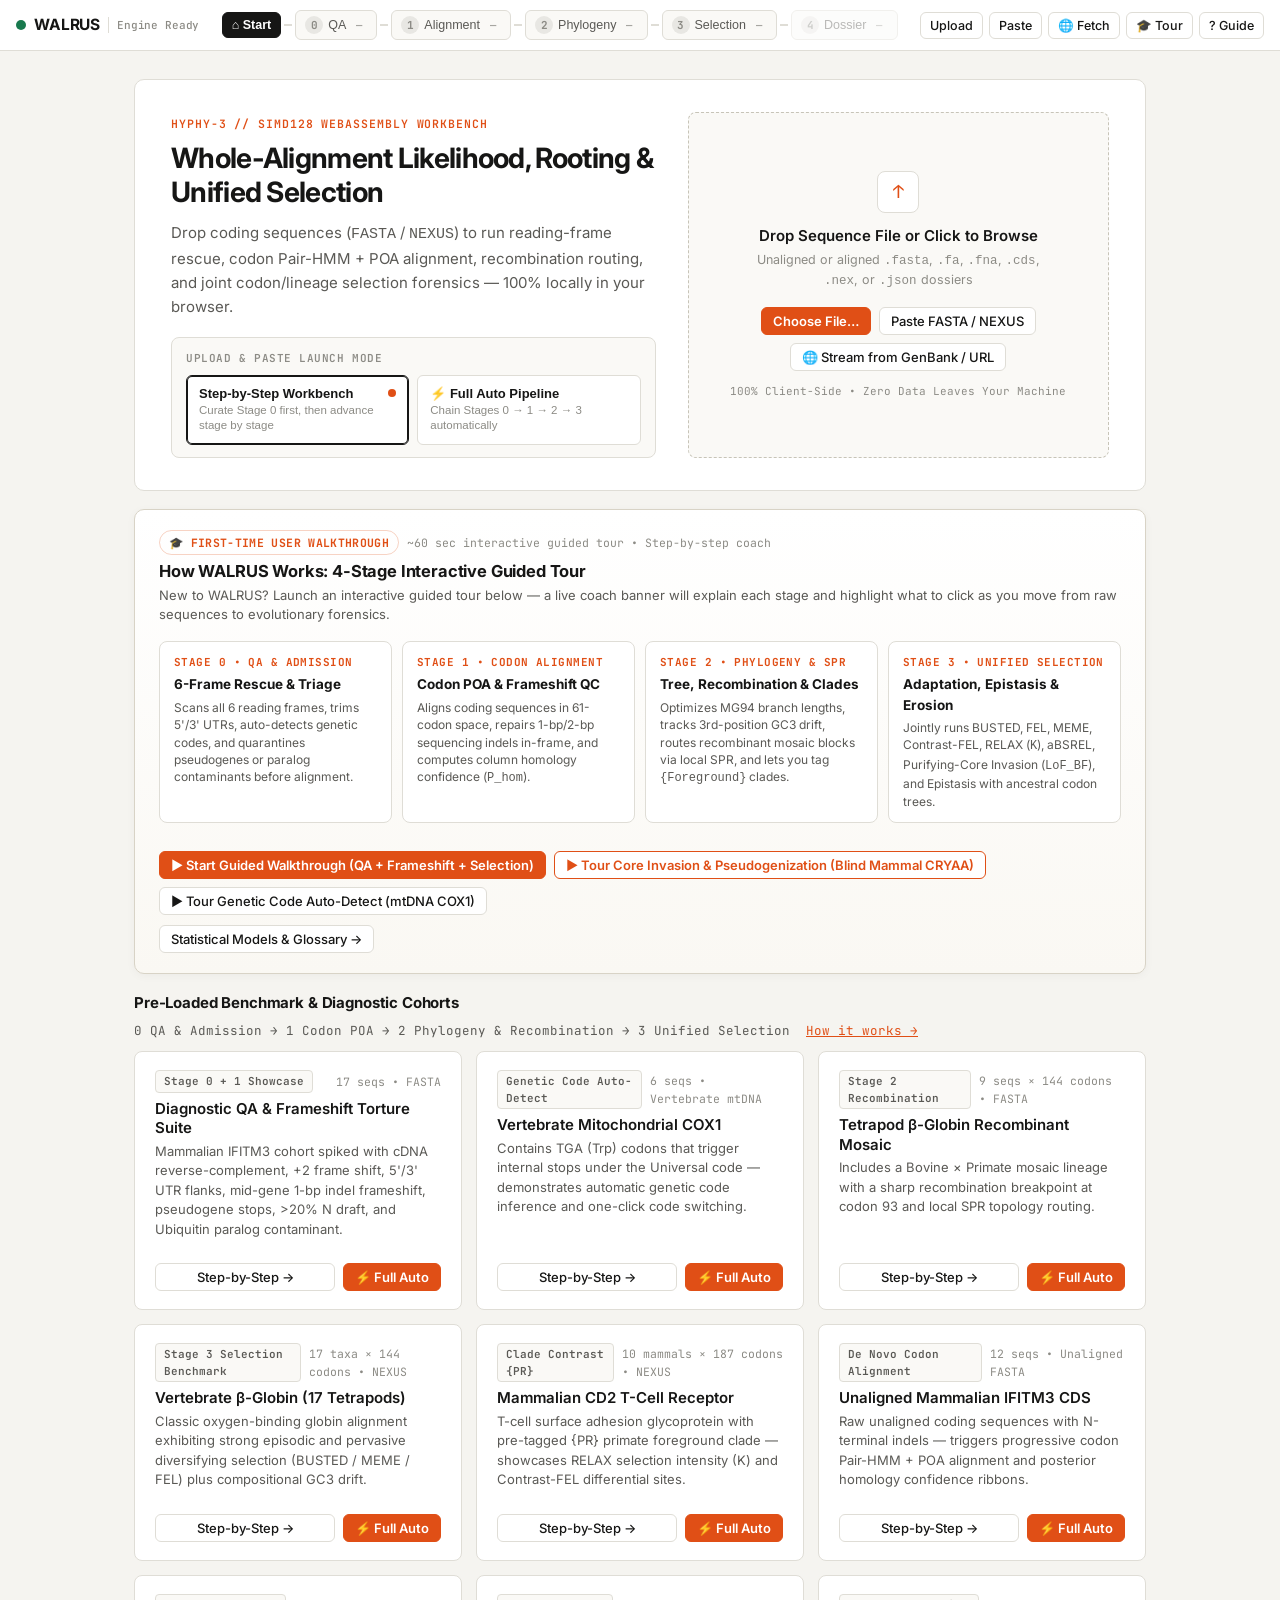
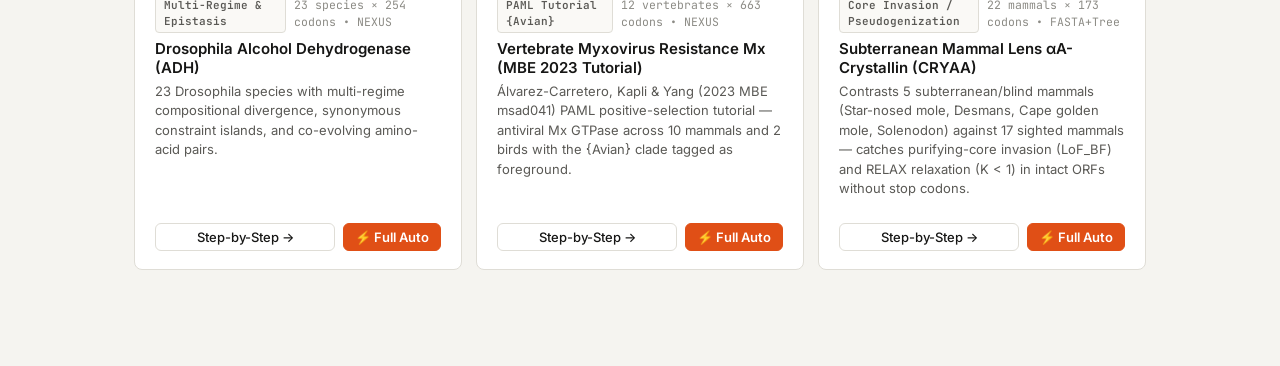
==== commit 08d6b61d: "Fix topbar layout and compact button labels to prevent horizontal overflow across viewports" ====
--- a/web/index.html
+++ b/web/index.html
@@ -47,20 +47,25 @@
       line-height: 1.5;
       -webkit-font-smoothing: antialiased;
       min-height: 100vh;
+      overflow-x: hidden;
     }
 
     /* Top Bar */
     .topbar {
       background: var(--bg-card);
       border-bottom: 1px solid var(--border);
-      padding: 12px 32px;
+      padding: 10px 16px;
       display: flex;
       align-items: center;
       justify-content: space-between;
-      gap: 20px;
+      flex-wrap: nowrap;
+      gap: 8px;
       position: sticky;
       top: 0;
       z-index: 50;
+      width: 100%;
+      max-width: 100vw;
+      box-sizing: border-box;
     }
 
     .topbar-progress {
@@ -98,20 +103,25 @@
     .brand {
       display: flex;
       align-items: center;
-      gap: 10px;
+      gap: 8px;
       font-weight: 700;
-      font-size: 16px;
+      font-size: 15.5px;
       letter-spacing: -0.01em;
+      flex-shrink: 0;
+      min-width: 0;
     }
 
     .brand-status {
       font-family: var(--font-mono);
-      font-size: 11.5px;
+      font-size: 11px;
       font-weight: 500;
       color: var(--ink-muted);
       padding-left: 8px;
       border-left: 1px solid var(--border);
       white-space: nowrap;
+      max-width: 165px;
+      overflow: hidden;
+      text-overflow: ellipsis;
     }
     .brand-status.busy {
       color: var(--orange);
@@ -136,23 +146,31 @@
     .stage-steps {
       display: flex;
       align-items: center;
-      gap: 4px;
+      gap: 3px;
+      flex: 0 1 auto;
+      min-width: 0;
+      overflow-x: auto;
+      scrollbar-width: none;
+    }
+    .stage-steps::-webkit-scrollbar {
+      display: none;
     }
 
     .step-connector {
-      width: 14px;
+      width: 8px;
       height: 1.5px;
       background: var(--border);
       transition: background 0.2s;
+      flex-shrink: 0;
     }
     .step-connector.done {
       background: var(--green);
     }
 
     .stage-step {
-      padding: 6px 12px;
+      padding: 5px 9px;
       border-radius: 6px;
-      font-size: 13px;
+      font-size: 12.5px;
       font-weight: 500;
       color: var(--ink-secondary);
       background: var(--bg-subtle);
@@ -160,9 +178,11 @@
       cursor: pointer;
       display: inline-flex;
       align-items: center;
-      gap: 7px;
+      gap: 5px;
       transition: all 0.14s;
       position: relative;
+      white-space: nowrap;
+      flex-shrink: 0;
     }
     .stage-step:hover:not(:disabled):not(.active) {
       border-color: var(--ink-muted);
@@ -1162,11 +1182,18 @@
     /* =================================================================== */
     .topbar-actions {
       display: flex;
-      gap: 8px;
+      gap: 6px;
       align-items: center;
-    }
-
-    @media (max-width: 980px) {
+      flex-wrap: wrap;
+      justify-content: flex-end;
+      flex-shrink: 0;
+    }
+    .topbar-actions .btn-sm {
+      padding: 5px 9px;
+      font-size: 12.5px;
+    }
+
+    @media (max-width: 1260px) {
       .topbar {
         flex-wrap: wrap;
         padding: 10px 16px;
@@ -1178,11 +1205,19 @@
       .topbar-actions {
         order: 2;
         margin-left: auto;
-        gap: 6px;
+        gap: 5px;
+        min-width: 0;
+        overflow-x: auto;
+        flex-wrap: nowrap;
+        scrollbar-width: none;
+      }
+      .topbar-actions::-webkit-scrollbar {
+        display: none;
       }
       .topbar .stage-steps {
         order: 3;
         width: 100%;
+        flex: 1 1 100%;
         overflow-x: auto;
         -webkit-overflow-scrolling: touch;
         scrollbar-width: none;
@@ -1197,12 +1232,18 @@
       }
       .stage-step {
         flex-shrink: 0;
-        padding: 5px 10px;
+        padding: 5px 9px;
         font-size: 12.5px;
       }
       .step-connector {
-        width: 8px;
+        width: 6px;
         flex-shrink: 0;
+      }
+    }
+
+    @media (max-width: 720px) {
+      .brand-status {
+        display: none;
       }
     }
 
@@ -1622,7 +1663,7 @@
         padding: 16px;
       }
     }
-    @media (max-width: 540px) {
+    @media (max-width: 640px) {
       .walkthrough-step-grid {
         grid-template-columns: 1fr;
       }
@@ -1632,6 +1673,9 @@
       .walkthrough-cta-row .btn {
         width: 100%;
         justify-content: center;
+        white-space: normal;
+        text-align: center;
+        line-height: 1.35;
       }
     }
   </style>
@@ -1652,47 +1696,47 @@
       </button>
       <span class="step-connector"></span>
 
-      <button id="tabStage0" class="stage-step pending" onclick="openOrRunStage0()">
+      <button id="tabStage0" class="stage-step pending" onclick="openOrRunStage0()" title="Stage 0: 6-Frame QA &amp; Homology Admission">
         <span id="stepNum0" class="step-num">0</span>
-        <span>QA &amp; Admission</span>
+        <span>QA</span>
         <span id="stepState0" class="step-state">—</span>
       </button>
       <span id="stepConn01" class="step-connector"></span>
 
-      <button id="tabStage1" class="stage-step pending" onclick="openOrRunStage1()">
+      <button id="tabStage1" class="stage-step pending" onclick="openOrRunStage1()" title="Stage 1: Codon-Aware Alignment &amp; Frameshift Repair">
         <span id="stepNum1" class="step-num">1</span>
         <span>Alignment</span>
         <span id="stepState1" class="step-state">—</span>
       </button>
       <span id="stepConn12" class="step-connector"></span>
 
-      <button id="tabStage2" class="stage-step pending" onclick="openOrRunStage2()">
+      <button id="tabStage2" class="stage-step pending" onclick="openOrRunStage2()" title="Stage 2: Phylogeny &amp; Recombination Screening">
         <span id="stepNum2" class="step-num">2</span>
         <span>Phylogeny</span>
         <span id="stepState2" class="step-state">—</span>
       </button>
       <span id="stepConn23" class="step-connector"></span>
 
-      <button id="tabStage3" class="stage-step pending" onclick="openOrRunStage3()">
+      <button id="tabStage3" class="stage-step pending" onclick="openOrRunStage3()" title="Stage 3: Selection, Relaxation &amp; Core Invasion">
         <span id="stepNum3" class="step-num">3</span>
         <span>Selection</span>
         <span id="stepState3" class="step-state">—</span>
       </button>
       <span id="stepConn34" class="step-connector"></span>
 
-      <button id="tabFullReport" class="stage-step pending" onclick="switchView('full')" disabled>
+      <button id="tabFullReport" class="stage-step pending" onclick="switchView('full')" disabled title="Stage 4: Complete Standalone Publication Dossier">
         <span id="stepNum4" class="step-num">4</span>
-        <span>Full Dossier</span>
+        <span>Dossier</span>
         <span id="stepState4" class="step-state">—</span>
       </button>
     </nav>
 
     <div class="topbar-actions">
       <input type="file" id="fileInput" accept=".fa,.fasta,.fna,.cds,.nex,.nexus,.txt,.json" style="display:none" onchange="handleFileUpload(event)" />
-      <button class="btn btn-sm" onclick="document.getElementById('fileInput').click()">Upload File</button>
-      <button class="btn btn-sm" onclick="openPasteModal()">Paste FASTA</button>
-      <button class="btn btn-sm" onclick="openStreamModal()" title="Stream coding sequences live from NCBI GenBank/RefSeq, ENA, or URL">🌐 Fetch GenBank / URL</button>
-      <button id="btnTopWalkthrough" class="btn btn-sm" onclick="toggleWalkthroughTour()" title="Interactive Step-by-Step Guided Walkthrough">🎓 Walkthrough</button>
+      <button class="btn btn-sm" onclick="document.getElementById('fileInput').click()" title="Upload a FASTA, NEXUS, or WALRUS JSON file">Upload</button>
+      <button class="btn btn-sm" onclick="openPasteModal()" title="Paste raw FASTA or NEXUS sequences">Paste</button>
+      <button class="btn btn-sm" onclick="openStreamModal()" title="Stream coding sequences live from NCBI GenBank/RefSeq, ENA, or URL">🌐 Fetch</button>
+      <button id="btnTopWalkthrough" class="btn btn-sm" onclick="toggleWalkthroughTour()" title="Interactive Step-by-Step Guided Walkthrough">🎓 Tour</button>
       <button class="btn btn-sm" onclick="openHelpDrawer()" title="How WALRUS Works, Metric Glossary &amp; FAQ">? Guide</button>
     </div>
 
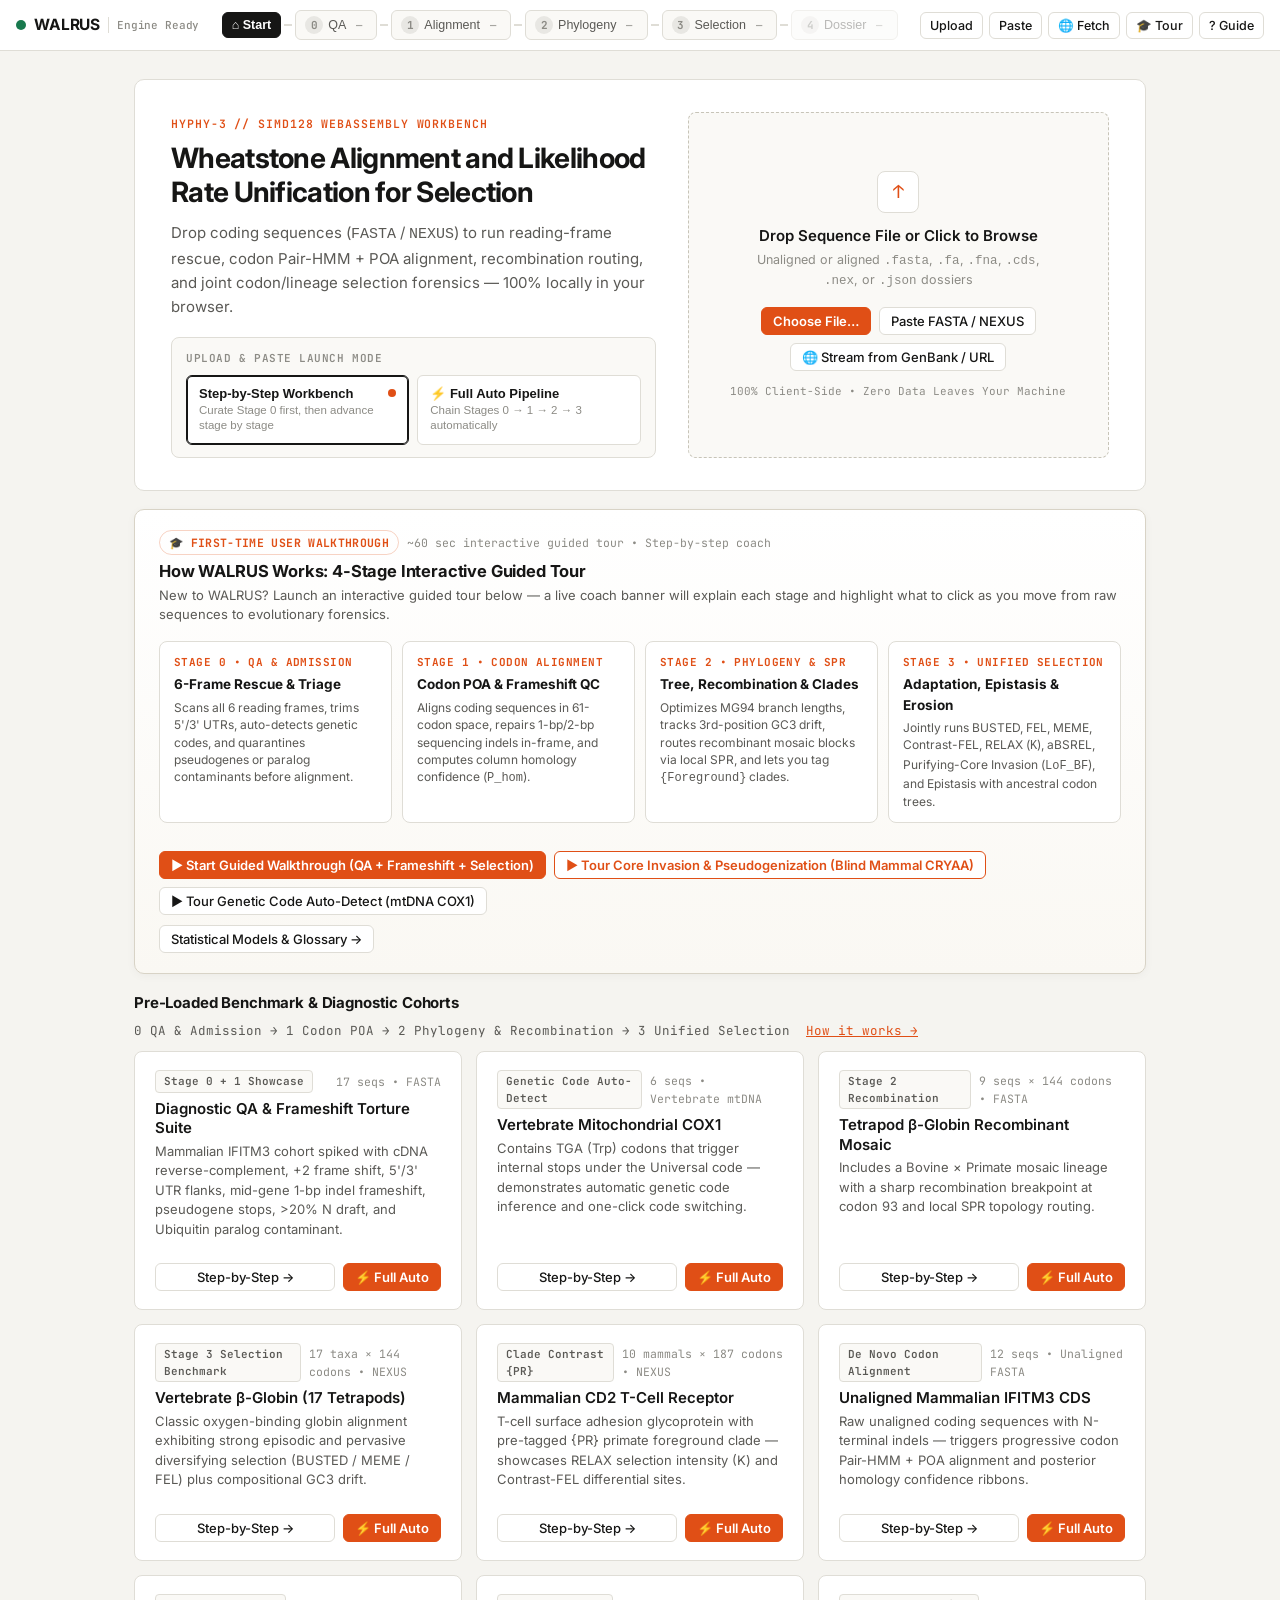
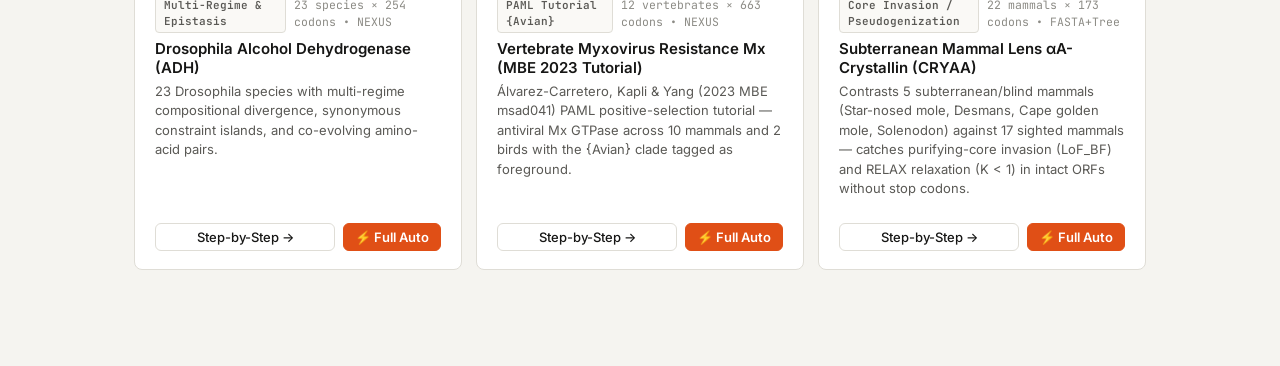
==== commit d9198277: "Update WALRUS acronym expansion to match preprint manuscript" ====
--- a/web/index.html
+++ b/web/index.html
@@ -1781,7 +1781,7 @@
               <span>HYPHY-3 // SIMD128 WEBASSEMBLY WORKBENCH</span>
             </div>
             <h1 class="landing-title">
-              Whole-Alignment Likelihood, Rooting &amp; Unified Selection
+              Wheatstone Alignment and Likelihood Rate Unification for Selection
             </h1>
             <p class="landing-lead" style="margin-bottom:0;">
               Drop coding sequences (<code>FASTA</code> / <code>NEXUS</code>) to run reading-frame rescue, codon Pair-HMM + POA alignment, recombination routing, and joint codon/lineage selection forensics — 100% locally in your browser.
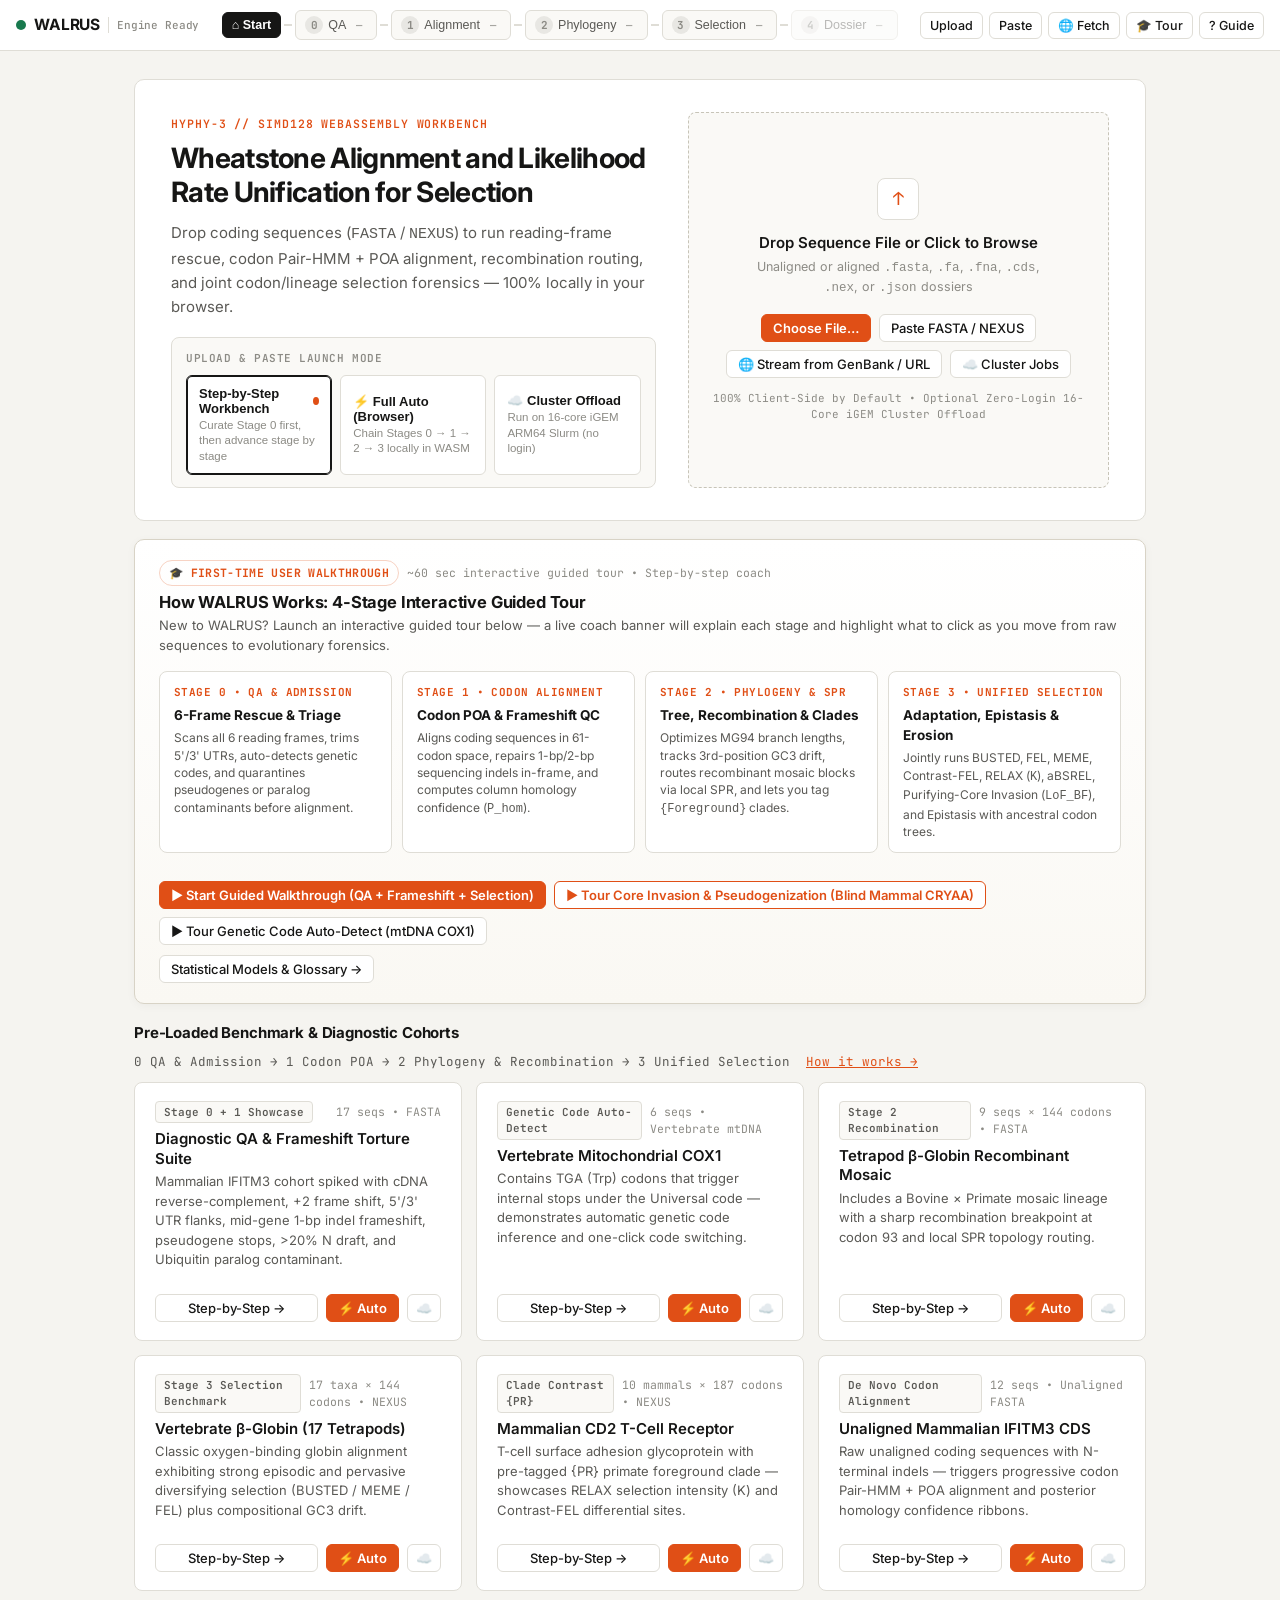
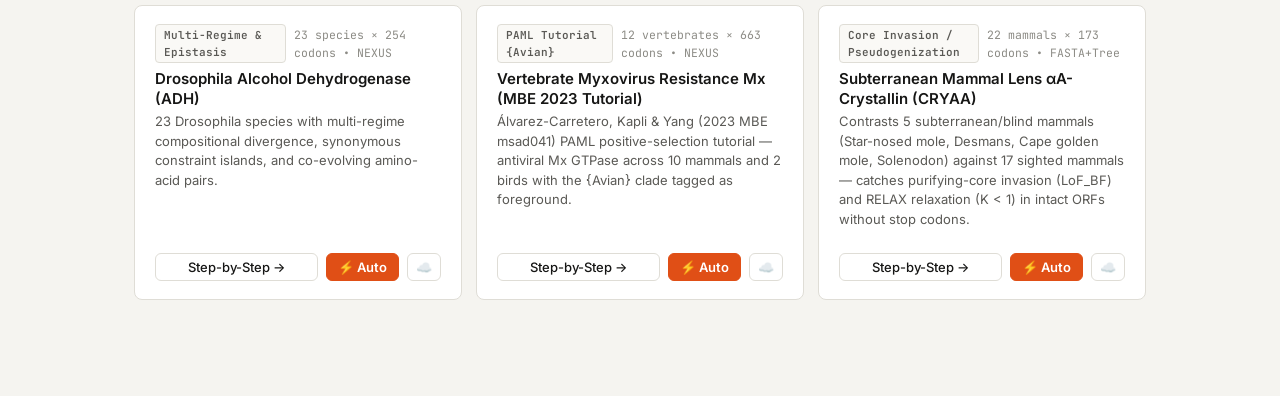
==== commit d00dc5fd: "Add zero-login PoW-protected iGEM Silverback Slurm cluster offload to WALRUS web app" ====
--- a/web/index.html
+++ b/web/index.html
@@ -955,8 +955,59 @@
 
     .mode-switch-options {
       display: grid;
-      grid-template-columns: 1fr 1fr;
+      grid-template-columns: repeat(3, minmax(0, 1fr));
       gap: 8px;
+    }
+    @media (max-width: 640px) {
+      .mode-switch-options {
+        grid-template-columns: 1fr;
+      }
+    }
+
+    .cluster-pill-live {
+      display: inline-flex;
+      align-items: center;
+      gap: 6px;
+      font-family: var(--font-mono);
+      font-size: 11px;
+      padding: 3px 8px;
+      border-radius: 999px;
+      background: #ECFDF5;
+      color: #065F46;
+      border: 1px solid #A7F3D0;
+      font-weight: 600;
+    }
+    .cluster-pill-live.offline {
+      background: #FEF2F2;
+      color: #991B1B;
+      border-color: #FECACA;
+    }
+    .cluster-prog-track {
+      width: 100%;
+      height: 8px;
+      background: var(--bg-subtle);
+      border: 1px solid var(--border);
+      border-radius: 999px;
+      overflow: hidden;
+    }
+    .cluster-prog-fill {
+      height: 100%;
+      background: linear-gradient(90deg, #0284C7, #059669);
+      transition: width 0.35s ease;
+    }
+    .cluster-log-pre {
+      background: #0F172A;
+      color: #E2E8F0;
+      font-family: var(--font-mono);
+      font-size: 11px;
+      line-height: 1.45;
+      padding: 10px 12px;
+      border-radius: 6px;
+      max-height: 150px;
+      overflow: auto;
+      margin: 0;
+      white-space: pre-wrap;
+      word-break: break-word;
     }
 
     .mode-opt-btn {
@@ -1791,19 +1842,26 @@
           <div class="mode-switch-bar">
             <div class="mode-switch-label">Upload &amp; Paste Launch Mode</div>
             <div class="mode-switch-options">
-              <button id="btnModeInteractive" class="mode-opt-btn active" onclick="setLaunchMode(false)">
+              <button id="btnModeInteractive" class="mode-opt-btn active" onclick="setLaunchMode('interactive')">
                 <div class="mode-opt-title">
                   <span>Step-by-Step Workbench</span>
                   <span class="mode-opt-dot"></span>
                 </div>
                 <div class="mode-opt-sub">Curate Stage 0 first, then advance stage by stage</div>
               </button>
-              <button id="btnModeFullAuto" class="mode-opt-btn" onclick="setLaunchMode(true)">
+              <button id="btnModeFullAuto" class="mode-opt-btn" onclick="setLaunchMode('full_auto')">
                 <div class="mode-opt-title">
-                  <span>⚡ Full Auto Pipeline</span>
+                  <span>⚡ Full Auto (Browser)</span>
                   <span class="mode-opt-dot"></span>
                 </div>
-                <div class="mode-opt-sub">Chain Stages 0 → 1 → 2 → 3 automatically</div>
+                <div class="mode-opt-sub">Chain Stages 0 → 1 → 2 → 3 locally in WASM</div>
+              </button>
+              <button id="btnModeCluster" class="mode-opt-btn" onclick="setLaunchMode('cluster')">
+                <div class="mode-opt-title">
+                  <span>☁️ Cluster Offload</span>
+                  <span class="mode-opt-dot"></span>
+                </div>
+                <div class="mode-opt-sub">Run on 16-core iGEM ARM64 Slurm (no login)</div>
               </button>
             </div>
           </div>
@@ -1827,9 +1885,10 @@
             <button class="btn btn-primary btn-sm" onclick="document.getElementById('fileInput').click()">Choose File…</button>
             <button class="btn btn-sm" onclick="openPasteModal()">Paste FASTA / NEXUS</button>
             <button class="btn btn-sm" onclick="openStreamModal()">🌐 Stream from GenBank / URL</button>
-          </div>
-          <div style="font-family:var(--font-mono); font-size:11px; color:var(--ink-muted);">
-            100% Client-Side • Zero Data Leaves Your Machine
+            <button class="btn btn-sm" onclick="openClusterModalFromCurrent()" title="Submit sequences to Temple iGEM's 16-core ARM64 cluster or check running jobs">☁️ Cluster Jobs</button>
+          </div>
+          <div id="landingPrivacyNote" style="font-family:var(--font-mono); font-size:11px; color:var(--ink-muted);">
+            100% Client-Side by Default • Optional Zero-Login 16-Core iGEM Cluster Offload
           </div>
         </div>
       </section>
@@ -2974,7 +3033,133 @@
       <div style="display:flex; justify-content:flex-end; gap:8px; flex-wrap:wrap; margin-top:2px;">
         <button class="btn" onclick="closePreflightModal()">Cancel</button>
         <button id="pfBtnSafeStage0" class="btn" onclick="confirmPreflightStage0Only()">Run Stage 0 QA Only (Fast)</button>
-        <button id="pfBtnProceed" class="btn btn-primary" onclick="confirmPreflightProceed()">Proceed Anyway</button>
+        <button id="pfBtnProceed" class="btn" onclick="confirmPreflightProceed()">Run in Browser Anyway</button>
+        <button id="pfBtnCluster" class="btn btn-primary" onclick="confirmPreflightCluster()">☁️ Run on iGEM Cluster (16 Cores)</button>
+      </div>
+    </div>
+  </div>
+
+  <!-- ZERO-LOGIN CLUSTER OFFLOAD & LIVE SLURM MONITOR MODAL -->
+  <div id="clusterModal" class="modal-backdrop" onclick="closeClusterModal()">
+    <div class="modal-card" style="max-width:680px;" onclick="event.stopPropagation()">
+      <div style="display:flex; justify-content:space-between; align-items:flex-start; gap:12px;">
+        <div>
+          <div style="display:flex; align-items:center; gap:8px; flex-wrap:wrap; margin-bottom:4px;">
+            <span id="clusterHealthPill" class="cluster-pill-live">● Checking Cluster…</span>
+            <span id="clusterQuotaText" style="font-family:var(--font-mono); font-size:11.5px; color:var(--ink-muted);">16 ARM64 Cores/Job • Zero Login</span>
+          </div>
+          <strong style="font-size:16.5px; color:var(--ink);">iGEM Silverback Cluster Offload</strong>
+        </div>
+        <button class="btn btn-sm" onclick="closeClusterModal()">✕</button>
+      </div>
+
+      <!-- SUBMISSION PANEL -->
+      <div id="clusterSubmitPanel" style="display:flex; flex-direction:column; gap:12px;">
+        <div style="font-size:13px; color:var(--ink-secondary); line-height:1.48;">
+          Offload large or compute-intensive coding cohorts to Temple University iGEM's <strong>Silverback ARM64 Slurm cluster</strong> (16 threads/job, protected by automatic browser Proof-of-Work — no account or API key required).
+        </div>
+
+        <div class="drawer-stat-grid" style="grid-template-columns:repeat(3, minmax(0,1fr));">
+          <div class="drawer-stat">
+            <div class="drawer-stat-label">Dataset</div>
+            <div id="clSubDataset" class="drawer-stat-val" style="font-size:12.5px; overflow:hidden; text-overflow:ellipsis; white-space:nowrap;">—</div>
+          </div>
+          <div class="drawer-stat">
+            <div class="drawer-stat-label">Sequences</div>
+            <div id="clSubTaxa" class="drawer-stat-val">—</div>
+          </div>
+          <div class="drawer-stat">
+            <div class="drawer-stat-label">Tagged Tree</div>
+            <div id="clSubTree" class="drawer-stat-val" style="font-size:12.5px;">Auto (De Novo)</div>
+          </div>
+        </div>
+
+        <div style="display:grid; grid-template-columns:1fr 1fr; gap:10px;">
+          <label style="display:flex; flex-direction:column; gap:4px; font-size:12px; font-weight:600; color:var(--ink-secondary);">
+            <span>Alignment Mode</span>
+            <select id="clOptMode" class="select-sm" style="width:100%; height:34px;">
+              <option value="unaligned">Unaligned / De Novo Codon POA (-u)</option>
+              <option value="aligned">Pre-Aligned Codons (-a)</option>
+            </select>
+          </label>
+          <label style="display:flex; flex-direction:column; gap:4px; font-size:12px; font-weight:600; color:var(--ink-secondary);">
+            <span>Genetic Code</span>
+            <select id="clOptCode" class="select-sm" style="width:100%; height:34px;">
+              <option value="Universal">Universal (Standard)</option>
+              <option value="Vertebrate-mtDNA">Vertebrate mtDNA</option>
+              <option value="Invertebrate-mtDNA">Invertebrate mtDNA</option>
+              <option value="Yeast-mtDNA">Yeast mtDNA</option>
+              <option value="Mold-Protozoan-mtDNA">Mold / Protozoan mtDNA</option>
+              <option value="Ciliate-Nuclear">Ciliate Nuclear</option>
+              <option value="Echinoderm-mtDNA">Echinoderm mtDNA</option>
+            </select>
+          </label>
+        </div>
+
+        <label style="display:flex; align-items:center; gap:8px; font-size:13px; color:var(--ink); cursor:pointer;">
+          <input type="checkbox" id="clOptCoev" checked />
+          <span>Run Phylogenetic Epistasis / Co-Evolution Screen (<code>--coevolution</code>)</span>
+        </label>
+
+        <div style="font-size:11.5px; color:var(--ink-muted); background:var(--bg-subtle); border:1px solid var(--border); border-radius:6px; padding:8px 10px; line-height:1.4;">
+          <strong>Fair-Use &amp; Privacy:</strong> Max 1,500 sequences, 20 min walltime, 2 concurrent jobs per network. Capability links auto-expire after 48h. For restricted clinical/unpublished patient sequences, run locally in Browser WASM mode instead.
+        </div>
+
+        <div id="clSubmitError" style="display:none; font-size:12.5px; color:#B91C1C; background:#FEF2F2; border:1px solid #FECACA; border-radius:6px; padding:8px 10px;"></div>
+
+        <div style="display:flex; justify-content:space-between; align-items:center; gap:8px; flex-wrap:wrap;">
+          <div id="clSubmitHint" style="font-family:var(--font-mono); font-size:11.5px; color:var(--ink-muted);"></div>
+          <div style="display:flex; gap:8px;">
+            <button class="btn" onclick="closeClusterModal()">Cancel</button>
+            <button id="btnClusterSubmitGo" class="btn btn-primary" onclick="submitClusterJobNow()">⚡ Submit to 16-Core Cluster</button>
+          </div>
+        </div>
+      </div>
+
+      <!-- LIVE JOB MONITOR PANEL -->
+      <div id="clusterMonitorPanel" style="display:none; flex-direction:column; gap:12px;">
+        <div style="display:flex; justify-content:space-between; align-items:center; gap:8px; flex-wrap:wrap; background:var(--bg-subtle); border:1px solid var(--border); border-radius:6px; padding:10px 12px;">
+          <div>
+            <div id="clMonTitle" style="font-weight:700; font-size:13.5px; color:var(--ink);">—</div>
+            <div id="clMonMeta" style="font-family:var(--font-mono); font-size:11.5px; color:var(--ink-muted);">Job ID: —</div>
+          </div>
+          <div style="display:flex; gap:6px; align-items:center;">
+            <button class="btn btn-sm" onclick="copyClusterShareUrl()" title="Copy capability link to bookmark or share this job">📋 Copy Job Link</button>
+            <button id="btnClusterNewSub" class="btn btn-sm" onclick="switchClusterPanel('submit')">+ New Job</button>
+          </div>
+        </div>
+
+        <div>
+          <div style="display:flex; justify-content:space-between; font-size:12.5px; font-weight:600; color:var(--ink); margin-bottom:6px;">
+            <span id="clMonStage">Queued…</span>
+            <span id="clMonElapsed" style="font-family:var(--font-mono); color:var(--ink-muted);">0.0s</span>
+          </div>
+          <div class="cluster-prog-track">
+            <div id="clMonProgFill" class="cluster-prog-fill" style="width:5%;"></div>
+          </div>
+        </div>
+
+        <pre id="clMonLog" class="cluster-log-pre">Waiting for Slurm compute node allocation…</pre>
+
+        <div id="clMonError" style="display:none; font-size:12.5px; color:#B91C1C; background:#FEF2F2; border:1px solid #FECACA; border-radius:6px; padding:8px 10px;"></div>
+
+        <div style="display:flex; justify-content:space-between; align-items:center; gap:8px; flex-wrap:wrap;">
+          <div>
+            <button id="btnClusterCancel" class="btn btn-sm" style="color:#B91C1C;" onclick="cancelActiveClusterJob()">✕ Cancel Job</button>
+          </div>
+          <div id="clMonDownloads" style="display:none; gap:8px; flex-wrap:wrap;">
+            <button id="btnClDlMsa" class="btn btn-sm" style="display:none;" onclick="downloadClusterArtifact('result.msa.fa')">↓ Aligned .msa.fa</button>
+            <button class="btn btn-sm" onclick="downloadClusterArtifact('result.json')">↓ .walrus.json</button>
+            <button class="btn btn-sm" onclick="downloadClusterArtifact('result.html')">↓ .walrus.html</button>
+            <button class="btn btn-primary btn-sm" onclick="openClusterDossierInApp()">Open Interactive Dossier →</button>
+          </div>
+        </div>
+      </div>
+
+      <!-- RECENT JOBS STRIP -->
+      <div id="clusterRecentWrap" style="display:none; border-top:1px solid var(--border); padding-top:10px;">
+        <div style="font-family:var(--font-mono); font-size:11px; text-transform:uppercase; letter-spacing:0.05em; color:var(--ink-muted); margin-bottom:6px;">Recent Cluster Jobs (This Browser, 48h TTL)</div>
+        <div id="clusterRecentList" style="display:flex; flex-direction:column; gap:5px; max-height:110px; overflow:auto;"></div>
       </div>
     </div>
   </div>
@@ -3009,7 +3194,10 @@
       <button class="btn btn-sm" onclick="exportFullPipelineHtml()">↓ Export Standalone HTML Report</button>
     </div>
 
-    <div>
+    <div style="display:flex; align-items:center; gap:8px;">
+      <button id="btnFooterCluster" class="btn btn-sm" style="display:none;" onclick="openClusterModalFromStage()" title="Offload remaining pipeline stages (with your curated sequences / foreground tags) to 16-core iGEM cluster">
+        ☁️ Run on Cluster (16c)
+      </button>
       <button id="btnAdvanceStage1" class="btn btn-primary" onclick="runStage1Now()">
         Continue to Stage 1: Alignment (<span id="btnAdvanceCount">0</span> Admitted) →
       </button>
@@ -3031,6 +3219,7 @@
     let wasmReady = false;
     let activeView = 'landing'; // 'landing' | 'stage0' | 'stage1' | 'stage2' | 'stage3' | 'full'
     let runningStage = null;    // null | 'stage0' | 'stage1' | 'stage2' | 'stage3' | 'full'
+    let defaultLaunchMode = 'interactive'; // 'interactive' | 'full_auto' | 'cluster'
     let defaultLaunchFullAuto = false;
     let autoAdvanceChain = false;
     const stageRuntimeMs = { stage0: null, stage1: null, stage2: null, stage3: null, full: null };
@@ -3240,18 +3429,25 @@
               <button class="btn btn-sm" style="flex:1; justify-content:center;" onclick="launchSampleFromLanding('${escapeHtml(key)}', false)">
                 Step-by-Step →
               </button>
-              <button class="btn btn-primary btn-sm" style="justify-content:center;" onclick="launchSampleFromLanding('${escapeHtml(key)}', true)" title="Run Stages 0 → 1 → 2 → 3 automatically">
-                ⚡ Full Auto
+              <button class="btn btn-primary btn-sm" style="justify-content:center;" onclick="launchSampleFromLanding('${escapeHtml(key)}', true)" title="Run Stages 0 → 1 → 2 → 3 locally in Browser WASM">
+                ⚡ Auto
+              </button>
+              <button class="btn btn-sm" style="justify-content:center; padding:5px 8px;" onclick="launchSampleOnCluster('${escapeHtml(key)}')" title="Run on 16-core iGEM Silverback Cluster (no login)">
+                ☁️
               </button>
             </div>
           </div>`;
       }).join('');
     }
 
-    function setLaunchMode(fullAuto) {
-      defaultLaunchFullAuto = !!fullAuto;
-      document.getElementById('btnModeInteractive')?.classList.toggle('active', !defaultLaunchFullAuto);
-      document.getElementById('btnModeFullAuto')?.classList.toggle('active', defaultLaunchFullAuto);
+    function setLaunchMode(mode) {
+      if (mode === true) mode = 'full_auto';
+      if (mode === false) mode = 'interactive';
+      defaultLaunchMode = (mode === 'cluster' || mode === 'full_auto') ? mode : 'interactive';
+      defaultLaunchFullAuto = (defaultLaunchMode === 'full_auto');
+      document.getElementById('btnModeInteractive')?.classList.toggle('active', defaultLaunchMode === 'interactive');
+      document.getElementById('btnModeFullAuto')?.classList.toggle('active', defaultLaunchMode === 'full_auto');
+      document.getElementById('btnModeCluster')?.classList.toggle('active', defaultLaunchMode === 'cluster');
     }
 
     function launchSampleFromLanding(sampleKey, runFullAuto) {
@@ -6630,6 +6826,8 @@
       document.getElementById('footerStage1Exports').style.display = (v === 'stage1') ? 'flex' : 'none';
       document.getElementById('footerStage2Exports').style.display = (v === 'stage2') ? 'flex' : 'none';
       document.getElementById('footerStage3Exports').style.display = (v === 'stage3') ? 'flex' : 'none';
+      const footerClBtn = document.getElementById('btnFooterCluster');
+      if (footerClBtn) footerClBtn.style.display = (v === 'stage0' || v === 'stage1' || v === 'stage2') ? 'inline-flex' : 'none';
       document.getElementById('btnAdvanceStage1').style.display = (v === 'stage0') ? 'inline-flex' : 'none';
       document.getElementById('btnAdvanceStage2').style.display = (v === 'stage1') ? 'inline-flex' : 'none';
       document.getElementById('btnAdvanceStage3').style.display = (v === 'stage2') ? 'inline-flex' : 'none';
@@ -7180,12 +7378,17 @@
       }
       expEl.textContent = reasons.join(' ');
 
+      if (defaultLaunchMode === 'cluster' && actionCtx && actionCtx.content) {
+        openClusterModalWithPayload(actionCtx.content, actionCtx.label || 'dataset.fa', '');
+        return;
+      }
+
       if (actionCtx && actionCtx.mode === 'stage3_only') {
         safeBtn.style.display = 'none';
-        recEl.innerHTML = `<strong>Tip:</strong> Stage 3 runs in a background Web Worker, so your browser window will remain responsive while the progress bar animates (${fmtDurationEst(est.stage3Sec)}). For very large alignments, the native multi-threaded CLI (<code>hyphy3-walrus</code>) utilizes all CPU cores and hardware BLAS.`;
+        recEl.innerHTML = `<strong>Recommended:</strong> Click <strong>☁️ Run on iGEM Cluster (16 Cores)</strong> below to finish on 16 ARM64 threads (preserving your curated sequences &amp; foreground tags), or run in the background browser Web Worker (${fmtDurationEst(est.stage3Sec)}).`;
       } else {
         safeBtn.style.display = 'inline-flex';
-        recEl.innerHTML = `<strong>Recommended for large files:</strong> Click <strong>Run Stage 0 QA Only (Fast)</strong> to run 6-frame admission &amp; curation in <strong>${fmtDurationEst(est.stage0Sec)}</strong> without automatically chaining into Stage 3, or use the native multi-threaded CLI (<code>hyphy3-walrus</code>) for cohorts with &gt;60,000 codon-taxon cells.`;
+        recEl.innerHTML = `<strong>Recommended for large cohorts:</strong> Click <strong>☁️ Run on iGEM Cluster (16 Cores)</strong> for fast 16-thread Slurm execution (zero login), or click <strong>Run Stage 0 QA Only (Fast)</strong> (${fmtDurationEst(est.stage0Sec)}).`;
       }
 
       document.getElementById('preflightModal').classList.add('open');
@@ -7206,7 +7409,7 @@
       const recChk = document.getElementById('chkRecombScan');
       if (sprChk) sprChk.checked = false;
       if (recChk) recChk.checked = false;
-      launchCustomSequencePayload(act.content, act.label, false);
+      launchCustomSequencePayload(act.content, act.label, false, true);
     }
 
     function confirmPreflightProceed() {
@@ -7217,11 +7420,30 @@
       if (act.mode === 'stage3_only') {
         runStage3Now(true);
       } else if (act.content) {
-        launchCustomSequencePayload(act.content, act.label, act.runFullAuto);
-      }
-    }
-
-    function launchCustomSequencePayload(content, label, runFullAuto) {
+        launchCustomSequencePayload(act.content, act.label, act.runFullAuto, true);
+      }
+    }
+
+    function confirmPreflightCluster() {
+      const act = pendingPreflightAction;
+      closePreflightModal();
+      if (act && act.mode === 'stage3_only') {
+        openClusterModalFromStage();
+      } else if (act && act.content) {
+        openClusterModalWithPayload(act.content, act.label || 'dataset.fa', '');
+      } else {
+        openClusterModalFromCurrent();
+      }
+    }
+
+    function launchCustomSequencePayload(content, label, runFullAuto, forceLocal) {
+      if (!forceLocal && defaultLaunchMode === 'cluster') {
+        currentRawSeq = content;
+        currentDatasetLabel = label;
+        closePasteModal();
+        openClusterModalWithPayload(content, label, '');
+        return;
+      }
       currentRawSeq = content;
       currentDatasetLabel = label;
       autoAdvanceChain = !!runFullAuto;
@@ -7469,8 +7691,495 @@
       return String(s || '').replace(/&/g, '&amp;').replace(/</g, '&lt;').replace(/>/g, '&gt;').replace(/"/g, '&quot;').replace(/'/g, '&#39;');
     }
 
+    // =========================================================================
+    // ZERO-LOGIN iGEM SILVERBACK CLUSTER OFFLOAD & LIVE SLURM MONITOR
+    // =========================================================================
+    const CLUSTER_STORAGE_KEY = 'walrus_recent_cluster_jobs_v1';
+    let clusterEndpoint = '';
+    let clusterPendingSeq = '';
+    let clusterPendingTree = '';
+    let clusterPendingLabel = '';
+    let activeClusterJobId = '';
+    let clusterPollTimer = null;
+    let clusterHydratedJobId = '';
+
+    async function resolveClusterEndpoint() {
+      const qUrl = new URLSearchParams(window.location.search).get('cluster');
+      if (qUrl && /^https?:\/\//i.test(qUrl)) {
+        clusterEndpoint = qUrl.replace(/\/+$/, '');
+        return clusterEndpoint;
+      }
+      try {
+        const resp = await fetch('cluster_config.json?t=' + Math.floor(Date.now() / 60000), { cache: 'no-store' });
+        if (resp.ok) {
+          const cfg = await resp.json();
+          if (cfg && cfg.endpoint) {
+            clusterEndpoint = String(cfg.endpoint).replace(/\/+$/, '');
+          }
+        }
+      } catch (_) {}
+      return clusterEndpoint;
+    }
+
+    function loadRecentClusterJobs() {
+      try {
+        const arr = JSON.parse(localStorage.getItem(CLUSTER_STORAGE_KEY) || '[]');
+        if (!Array.isArray(arr)) return [];
+        const cutoff = (Date.now() / 1000) - (48 * 3600);
+        return arr.filter(x => x && x.job_id && (!x.created_at || x.created_at > cutoff));
+      } catch (_) {
+        return [];
+      }
+    }
+
+    function saveRecentClusterJob(entry) {
+      try {
+        const list = loadRecentClusterJobs().filter(x => x.job_id !== entry.job_id);
+        list.unshift(entry);
+        localStorage.setItem(CLUSTER_STORAGE_KEY, JSON.stringify(list.slice(0, 12)));
+      } catch (_) {}
+      renderRecentClusterJobs();
+    }
+
+    function getStoredCancelToken(jobId) {
+      const found = loadRecentClusterJobs().find(x => x.job_id === jobId);
+      return found ? (found.cancel_token || '') : '';
+    }
+
+    function renderRecentClusterJobs() {
+      const wrap = document.getElementById('clusterRecentWrap');
+      const listEl = document.getElementById('clusterRecentList');
+      if (!wrap || !listEl) return;
+      const jobs = loadRecentClusterJobs();
+      if (!jobs.length) {
+        wrap.style.display = 'none';
+        return;
+      }
+      wrap.style.display = 'block';
+      listEl.innerHTML = jobs.map(j => {
+        const isCur = (j.job_id === activeClusterJobId);
+        return `<div style="display:flex; justify-content:space-between; align-items:center; gap:8px; font-size:12px; padding:4px 8px; border-radius:5px; background:${isCur ? '#EFF6FF' : 'var(--bg-subtle)'}; border:1px solid ${isCur ? '#BFDBFE' : 'var(--border)'};">
+          <span style="overflow:hidden; text-overflow:ellipsis; white-space:nowrap;"><strong>${escapeHtml(j.label || 'dataset')}</strong> <code style="font-size:11px; color:var(--ink-muted);">${escapeHtml(j.job_id)}</code></span>
+          <button class="btn btn-sm" style="padding:2px 8px; font-size:11px;" onclick="monitorClusterJob('${escapeHtml(j.job_id)}')">Open</button>
+        </div>`;
+      }).join('');
+    }
+
+    async function refreshClusterHealth() {
+      const pill = document.getElementById('clusterHealthPill');
+      const quota = document.getElementById('clusterQuotaText');
+      const ep = await resolveClusterEndpoint();
+      if (!ep) {
+        if (pill) { pill.textContent = '● Endpoint Unconfigured'; pill.className = 'cluster-pill-live offline'; }
+        return false;
+      }
+      try {
+        const r = await fetch(ep + '/v1/status', { cache: 'no-store' });
+        if (!r.ok) throw new Error('HTTP ' + r.status);
+        const st = await r.json();
+        if (pill) {
+          pill.textContent = st.online
+            ? `● Silverback Online (${st.active_jobs}/${st.max_concurrent_jobs} running${st.queued_jobs ? ', ' + st.queued_jobs + ' queued' : ''})`
+            : '● Cluster Maintenance';
+          pill.className = st.online ? 'cluster-pill-live' : 'cluster-pill-live offline';
+        }
+        if (quota) {
+          quota.textContent = `${st.threads_per_job || 16} ARM64 Threads/Job • Max ${(st.limits && st.limits.max_taxa) || 1500} Taxa`;
+        }
+        return !!st.online;
+      } catch (_) {
+        if (pill) { pill.textContent = '● Cluster Unreachable'; pill.className = 'cluster-pill-live offline'; }
+        return false;
+      }
+    }
+
+    function detectLikelyAligned(seqText) {
+      if (!seqText) return false;
+      const trimmed = seqText.trimStart();
+      if (/^#NEXUS/i.test(trimmed)) return true;
+      const lens = [];
+      let cur = 0, seen = false, hasGap = false;
+      const lines = trimmed.split(/\r?\n/);
+      for (let i = 0; i < lines.length && lens.length < 30; i++) {
+        const s = lines[i].trim();
+        if (!s) continue;
+        if (s[0] === '(') break;
+        if (s[0] === '>') {
+          if (seen) lens.push(cur);
+          seen = true;
+          cur = 0;
+        } else {
+          if (s.indexOf('-') !== -1) hasGap = true;
+          cur += s.replace(/\s+/g, '').length;
+        }
+      }
+      if (seen) lens.push(cur);
+      if (lens.length < 2) return false;
+      const allEqual = lens.every(L => L === lens[0] && L > 0 && L % 3 === 0);
+      return allEqual && (hasGap || lens.length >= 4);
+    }
+
+    function switchClusterPanel(which) {
+      const subP = document.getElementById('clusterSubmitPanel');
+      const monP = document.getElementById('clusterMonitorPanel');
+      if (subP) subP.style.display = (which === 'submit') ? 'flex' : 'none';
+      if (monP) monP.style.display = (which === 'monitor') ? 'flex' : 'none';
+      renderRecentClusterJobs();
+    }
+
+    function openClusterModalWithPayload(seqContent, label, treeNewick, forceAlignedMode) {
+      clusterPendingSeq = seqContent || '';
+      clusterPendingTree = treeNewick || '';
+      clusterPendingLabel = label || currentDatasetLabel || 'cohort.fa';
+
+      const est = estimateCohortResources(clusterPendingSeq, false);
+      document.getElementById('clSubDataset').textContent = clusterPendingLabel;
+      document.getElementById('clSubTaxa').textContent = est.numTaxa ? `${est.numTaxa.toLocaleString()} seqs` : '—';
+      document.getElementById('clSubTree').textContent = clusterPendingTree
+        ? (clusterPendingTree.indexOf('{') !== -1 ? 'Stage 2 + {Tags}' : 'Custom Newick')
+        : 'Auto (De Novo)';
+
+      const modeSel = document.getElementById('clOptMode');
+      if (modeSel) {
+        modeSel.value = forceAlignedMode || (detectLikelyAligned(clusterPendingSeq) ? 'aligned' : 'unaligned');
+      }
+      const codeSel = document.getElementById('clOptCode');
+      const appCode = document.getElementById('geneticCodeSelect')?.value || 'Universal';
+      if (codeSel && Array.from(codeSel.options).some(o => o.value === appCode)) {
+        codeSel.value = appCode;
+      }
+
+      const errEl = document.getElementById('clSubmitError');
+      if (errEl) { errEl.style.display = 'none'; errEl.textContent = ''; }
+      const hintEl = document.getElementById('clSubmitHint');
+      if (hintEl) hintEl.textContent = '';
+
+      switchClusterPanel('submit');
+      document.getElementById('clusterModal')?.classList.add('open');
+      refreshClusterHealth();
+    }
+
+    function openClusterModalFromCurrent() {
+      if (activeClusterJobId && (!currentRawSeq || activeView === 'full')) {
+        document.getElementById('clusterModal')?.classList.add('open');
+        monitorClusterJob(activeClusterJobId);
+        return;
+      }
+      openClusterModalWithPayload(currentRawSeq, currentDatasetLabel, '');
+    }
+
+    function openClusterModalFromStage() {
+      let seq = currentRawSeq;
+      let tree = '';
+      let forceMode = '';
+      if (stage1Data && stage1Data.exports && stage1Data.exports.aligned_cds_fasta) {
+        seq = stage1Data.exports.aligned_cds_fasta;
+        forceMode = 'aligned';
+      } else if (stage0Data) {
+        const curated = buildCuratedAdmittedFasta();
+        if (curated) seq = curated;
+      }
+      if (stage2Data && typeof buildStage2TaggedNewick === 'function') {
+        tree = buildStage2TaggedNewick() || '';
+      }
+      openClusterModalWithPayload(seq, currentDatasetLabel, tree, forceMode);
+    }
+
+    function launchSampleOnCluster(sampleKey) {
+      const item = (window.WALRUS_SAMPLES || {})[sampleKey];
+      if (!item) return;
+      if (item.code && document.getElementById('geneticCodeSelect')) {
+        document.getElementById('geneticCodeSelect').value = item.code;
+      }
+      openClusterModalWithPayload(item.content, sampleKey, '');
+    }
+
+    function closeClusterModal() {
+      document.getElementById('clusterModal')?.classList.remove('open');
+    }
+
+    function countLeadingZeroBits(bytes) {
+      let bits = 0;
+      for (let i = 0; i < bytes.length; i++) {
+        const b = bytes[i];
+        if (b === 0) {
+          bits += 8;
+        } else {
+          bits += Math.clz32(b) - 24;
+          break;
+        }
+      }
+      return bits;
+    }
+
+    async function solveClusterPow(token, difficulty, onProgress) {
+      const enc = new TextEncoder();
+      let nonce = 0;
+      const batchSize = 4096;
+      while (true) {
+        for (let i = 0; i < batchSize; i++, nonce++) {
+          const buf = await crypto.subtle.digest('SHA-256', enc.encode(`${token}:${nonce}`));
+          if (countLeadingZeroBits(new Uint8Array(buf)) >= difficulty) {
+            return String(nonce);
+          }
+        }
+        if (onProgress) onProgress(nonce);
+        await new Promise(r => setTimeout(r, 0));
+      }
+    }
+
+    async function maybeGzipJson(jsonStr) {
+      const rawBytes = new TextEncoder().encode(jsonStr);
+      if (typeof CompressionStream === 'function' && rawBytes.byteLength > 2048) {
+        try {
+          const cs = new CompressionStream('gzip');
+          const writer = cs.writable.getWriter();
+          writer.write(rawBytes);
+          writer.close();
+          const gzBuf = await new Response(cs.readable).arrayBuffer();
+          return { body: gzBuf, gzipped: true };
+        } catch (_) {}
+      }
+      return { body: rawBytes, gzipped: false };
+    }
+
+    async function submitClusterJobNow() {
+      const btn = document.getElementById('btnClusterSubmitGo');
+      const errEl = document.getElementById('clSubmitError');
+      const hintEl = document.getElementById('clSubmitHint');
+      if (errEl) errEl.style.display = 'none';
+
+      if (!clusterPendingSeq || clusterPendingSeq.trim().length < 30) {
+        if (errEl) {
+          errEl.textContent = 'No sequence dataset loaded. Choose or paste a FASTA/NEXUS file first.';
+          errEl.style.display = 'block';
+        }
+        return;
+      }
+
+      const ep = await resolveClusterEndpoint();
+      if (!ep) {
+        if (errEl) {
+          errEl.textContent = 'Cluster gateway URL is not configured.';
+          errEl.style.display = 'block';
+        }
+        return;
+      }
+
+      btn.disabled = true;
+      try {
+        if (hintEl) hintEl.textContent = 'Requesting anti-bot PoW challenge…';
+        const chResp = await fetch(ep + '/v1/challenge', { cache: 'no-store' });
+        const ch = await chResp.json();
+        if (!chResp.ok) throw new Error(ch.error || ('Challenge HTTP ' + chResp.status));
+
+        if (hintEl) hintEl.textContent = `Solving SHA-256 Proof-of-Work (${ch.difficulty} bits)…`;
+        const solution = await solveClusterPow(ch.token, ch.difficulty);
+
+        const payloadObj = {
+          label: clusterPendingLabel,
+          sequences: clusterPendingSeq,
+          tree: clusterPendingTree || '',
+          options: {
+            mode: document.getElementById('clOptMode')?.value || 'unaligned',
+            genetic_code: document.getElementById('clOptCode')?.value || 'Universal',
+            coevolution: !!document.getElementById('clOptCoev')?.checked
+          },
+          pow: { token: ch.token, solution }
+        };
+
+        if (hintEl) hintEl.textContent = 'Compressing & uploading sequences to Silverback…';
+        const packed = await maybeGzipJson(JSON.stringify(payloadObj));
+        const headers = { 'Content-Type': 'application/json' };
+        if (packed.gzipped) headers['Content-Encoding'] = 'gzip';
+
+        const subResp = await fetch(ep + '/v1/jobs', {
+          method: 'POST',
+          headers,
+          body: packed.body
+        });
+        const sub = await subResp.json();
+        if (!subResp.ok) throw new Error(sub.error || ('Submit HTTP ' + subResp.status));
+
+        saveRecentClusterJob({
+          job_id: sub.job_id,
+          cancel_token: sub.cancel_token || '',
+          label: clusterPendingLabel,
+          created_at: Math.floor(Date.now() / 1000)
+        });
+
+        try { history.replaceState(null, '', '#job=' + sub.job_id); } catch (_) {}
+        if (hintEl) hintEl.textContent = '';
+        monitorClusterJob(sub.job_id);
+      } catch (err) {
+        if (errEl) {
+          errEl.textContent = err && err.message ? err.message : String(err);
+          errEl.style.display = 'block';
+        }
+        if (hintEl) hintEl.textContent = '';
+      } finally {
+        btn.disabled = false;
+      }
+    }
+
+    async function monitorClusterJob(jobId) {
+      if (!jobId) return;
+      activeClusterJobId = jobId;
+      if (clusterPollTimer) { clearTimeout(clusterPollTimer); clusterPollTimer = null; }
+      switchClusterPanel('monitor');
+      document.getElementById('clusterModal')?.classList.add('open');
+      document.getElementById('clMonMeta').textContent = `Job ID: ${jobId}`;
+      document.getElementById('clMonError').style.display = 'none';
+      document.getElementById('clMonDownloads').style.display = 'none';
+      document.getElementById('btnClusterCancel').style.display = getStoredCancelToken(jobId) ? 'inline-flex' : 'none';
+
+      await pollClusterJobOnce(jobId);
+    }
+
+    async function pollClusterJobOnce(jobId) {
+      if (jobId !== activeClusterJobId) return;
+      const ep = await resolveClusterEndpoint();
+      if (!ep) return;
+      try {
+        const r = await fetch(`${ep}/v1/jobs/${encodeURIComponent(jobId)}`, { cache: 'no-store' });
+        const st = await r.json();
+        if (!r.ok) throw new Error(st.error || ('HTTP ' + r.status));
+
+        document.getElementById('clMonTitle').textContent = `${st.label || 'Cohort'} (${st.num_taxa || '?'} seqs • ${st.threads || 16} ARM64 threads)`;
+        document.getElementById('clMonMeta').textContent = `Job ID: ${st.job_id}${st.node ? ' • Slurm Node: ' + st.node : (st.queue_position ? ' • Queue #' + st.queue_position : '')}`;
+        document.getElementById('clMonStage').textContent = st.stage || st.status;
+        document.getElementById('clMonElapsed').textContent = `${(st.elapsed_sec || 0).toFixed(1)}s`;
+        document.getElementById('clMonProgFill').style.width = `${Math.max(4, Math.min(100, st.progress_pct || 5))}%`;
+
+        const logEl = document.getElementById('clMonLog');
+        if (logEl) {
+          logEl.textContent = st.log_tail || (st.status === 'completed' ? 'Analysis complete — standalone HTML & JSON dossiers ready.' : 'Waiting for Slurm compute node output…');
+          logEl.scrollTop = logEl.scrollHeight;
+        }
+
+        if (st.status === 'completed') {
+          document.getElementById('btnClusterCancel').style.display = 'none';
+          document.getElementById('clMonDownloads').style.display = 'flex';
+          document.getElementById('btnClDlMsa').style.display = st.has_msa ? 'inline-flex' : 'none';
+          refreshClusterHealth();
+          if (clusterHydratedJobId !== jobId) {
+            clusterHydratedJobId = jobId;
+            await hydrateAppFromClusterJob(jobId, st.label || 'cluster_job', st.elapsed_sec || 0);
+          }
+          return;
+        }
+
+        if (st.status === 'failed' || st.status === 'canceled') {
+          document.getElementById('btnClusterCancel').style.display = 'none';
+          const errEl = document.getElementById('clMonError');
+          if (errEl) {
+            errEl.textContent = st.error || `Job ${st.status}.`;
+            errEl.style.display = 'block';
+          }
+          refreshClusterHealth();
+          return;
+        }
+
+        clusterPollTimer = setTimeout(() => pollClusterJobOnce(jobId), 1800);
+      } catch (err) {
+        const errEl = document.getElementById('clMonError');
+        if (errEl) {
+          errEl.textContent = err && err.message ? err.message : String(err);
+          errEl.style.display = 'block';
+        }
+      }
+    }
+
+    async function hydrateAppFromClusterJob(jobId, label, elapsedSec) {
+      const ep = await resolveClusterEndpoint();
+      if (!ep) return;
+      try {
+        const [htmlResp, jsonResp] = await Promise.all([
+          fetch(`${ep}/v1/jobs/${encodeURIComponent(jobId)}/result.html`),
+          fetch(`${ep}/v1/jobs/${encodeURIComponent(jobId)}/result.json`)
+        ]);
+        if (htmlResp.ok) {
+          lastFullReportHtml = await htmlResp.text();
+        }
+        if (jsonResp.ok) {
+          lastFullReportJson = await jsonResp.text();
+        }
+        if (lastFullReportHtml) {
+          currentDatasetLabel = label;
+          stageRuntimeMs.full = Math.round((elapsedSec || 1) * 1000);
+          document.getElementById('tabFullReport').disabled = false;
+          document.getElementById('reportIframe').srcdoc = lastFullReportHtml;
+          updatePipelineStepperUI();
+        }
+      } catch (_) {}
+    }
+
+    function openClusterDossierInApp() {
+      if (lastFullReportHtml) {
+        closeClusterModal();
+        switchView('full');
+      }
+    }
+
+    async function downloadClusterArtifact(kind) {
+      if (!activeClusterJobId) return;
+      const ep = await resolveClusterEndpoint();
+      if (!ep) return;
+      const base = (document.getElementById('clMonTitle')?.textContent || 'walrus').split(' (')[0].replace(/\.[^.]+$/, '');
+      const extMap = {
+        'result.json': `${base}.walrus.json`,
+        'result.html': `${base}.walrus.html`,
+        'result.msa.fa': `${base}.walrus.msa.fa`
+      };
+      const mimeMap = {
+        'result.json': 'application/json',
+        'result.html': 'text/html',
+        'result.msa.fa': 'chemical/x-fasta'
+      };
+      const r = await fetch(`${ep}/v1/jobs/${encodeURIComponent(activeClusterJobId)}/${kind}`);
+      if (!r.ok) return alert('Artifact unavailable.');
+      const txt = await r.text();
+      downloadBlob(extMap[kind] || kind, txt, mimeMap[kind] || 'text/plain');
+    }
+
+    async function cancelActiveClusterJob() {
+      if (!activeClusterJobId) return;
+      const tok = getStoredCancelToken(activeClusterJobId);
+      if (!tok) return;
+      const ep = await resolveClusterEndpoint();
+      if (!ep) return;
+      await fetch(`${ep}/v1/jobs/${encodeURIComponent(activeClusterJobId)}/cancel`, {
+        method: 'POST',
+        headers: { 'Content-Type': 'application/json' },
+        body: JSON.stringify({ cancel_token: tok })
+      });
+      pollClusterJobOnce(activeClusterJobId);
+    }
+
+    function copyClusterShareUrl() {
+      if (!activeClusterJobId) return;
+      const url = `${window.location.origin}${window.location.pathname}#job=${activeClusterJobId}`;
+      navigator.clipboard?.writeText(url);
+      const stageEl = document.getElementById('clMonStage');
+      if (stageEl) {
+        const prev = stageEl.textContent;
+        stageEl.textContent = '✓ Copied shareable capability URL to clipboard!';
+        setTimeout(() => { stageEl.textContent = prev; }, 1600);
+      }
+    }
+
+    function checkUrlHashForClusterJob() {
+      const m = (window.location.hash || '').match(/^#job=(wlr_[A-Za-z0-9_-]{16,32})$/);
+      if (m) {
+        monitorClusterJob(m[1]);
+      }
+    }
+
+    window.addEventListener('hashchange', checkUrlHashForClusterJob);
+
     window.addEventListener('keydown', (ev) => {
       if (ev.key === 'Escape') {
+        closeClusterModal();
         closePreflightModal();
         closeStreamModal();
         closeHelpDrawer();
@@ -7491,6 +8200,7 @@
       }
       switchView('landing');
       initWorker();
+      checkUrlHashForClusterJob();
     });
   </script>
 </body>
